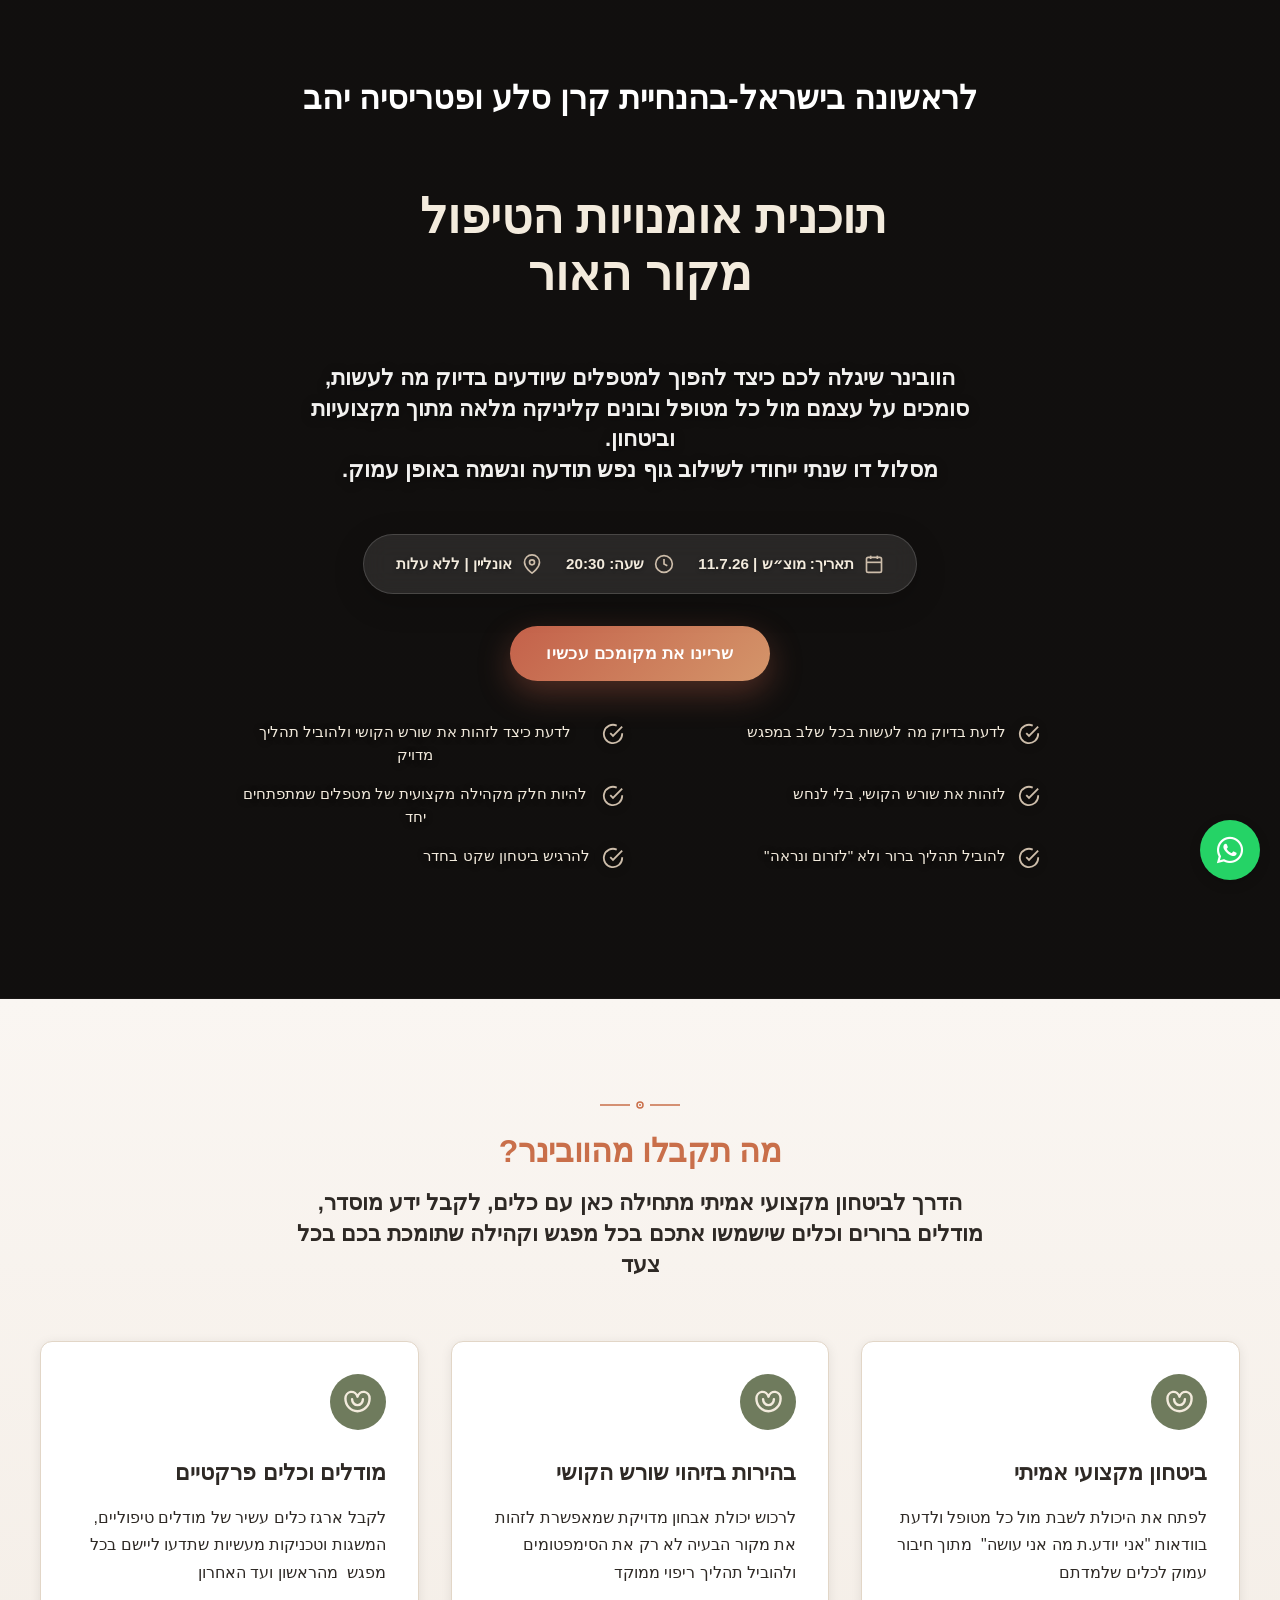
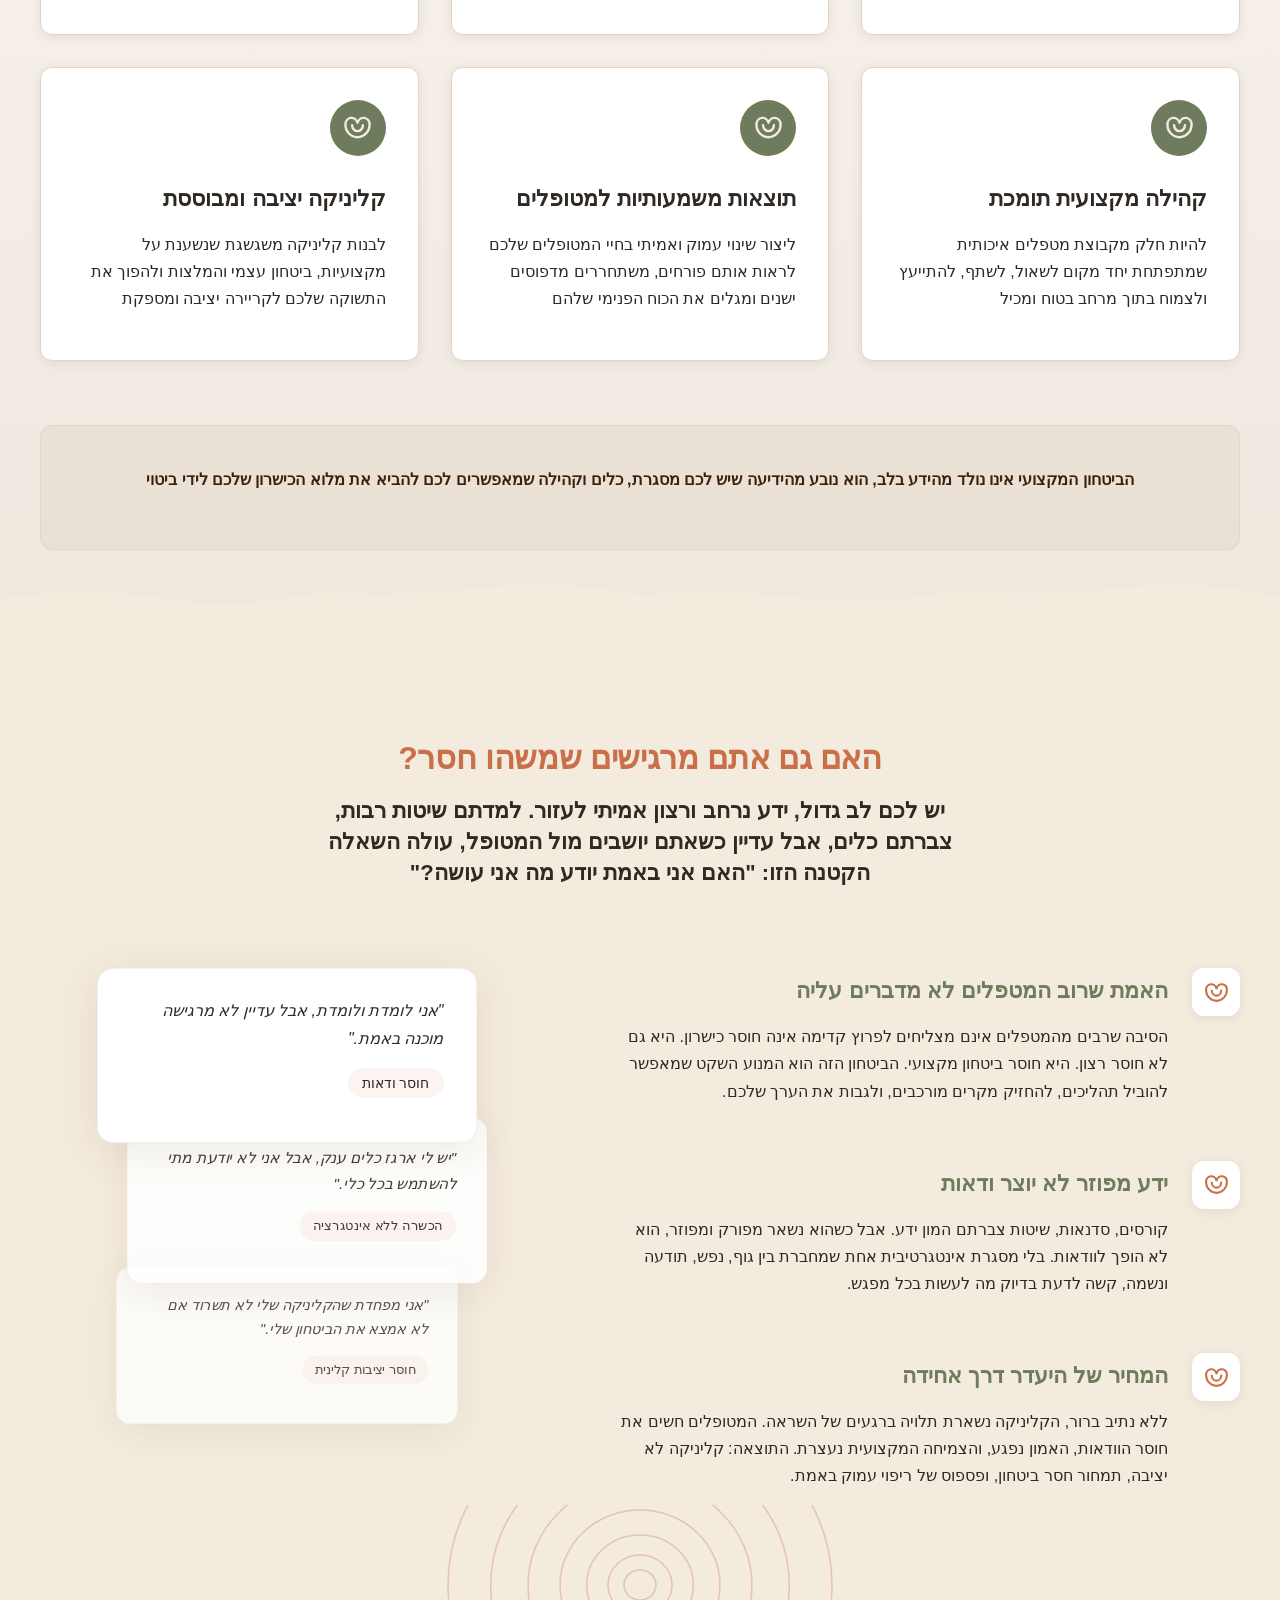
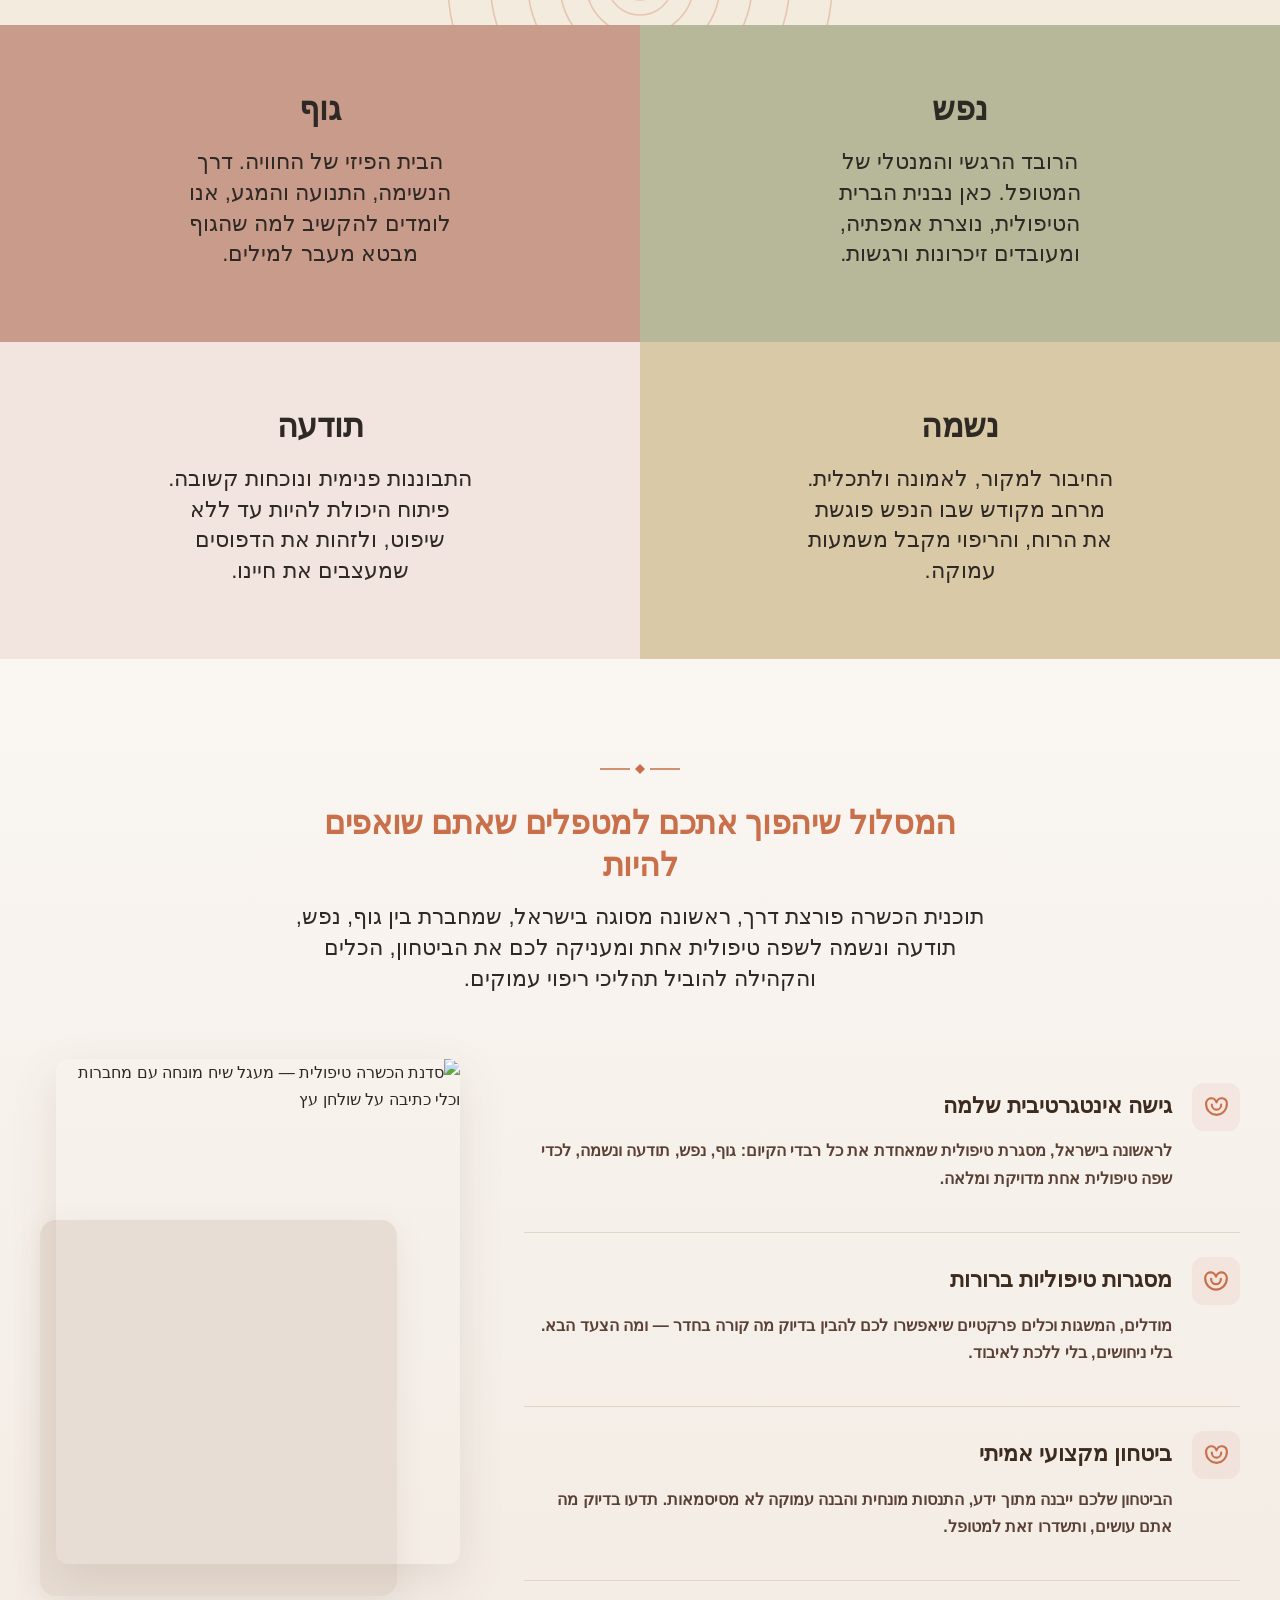
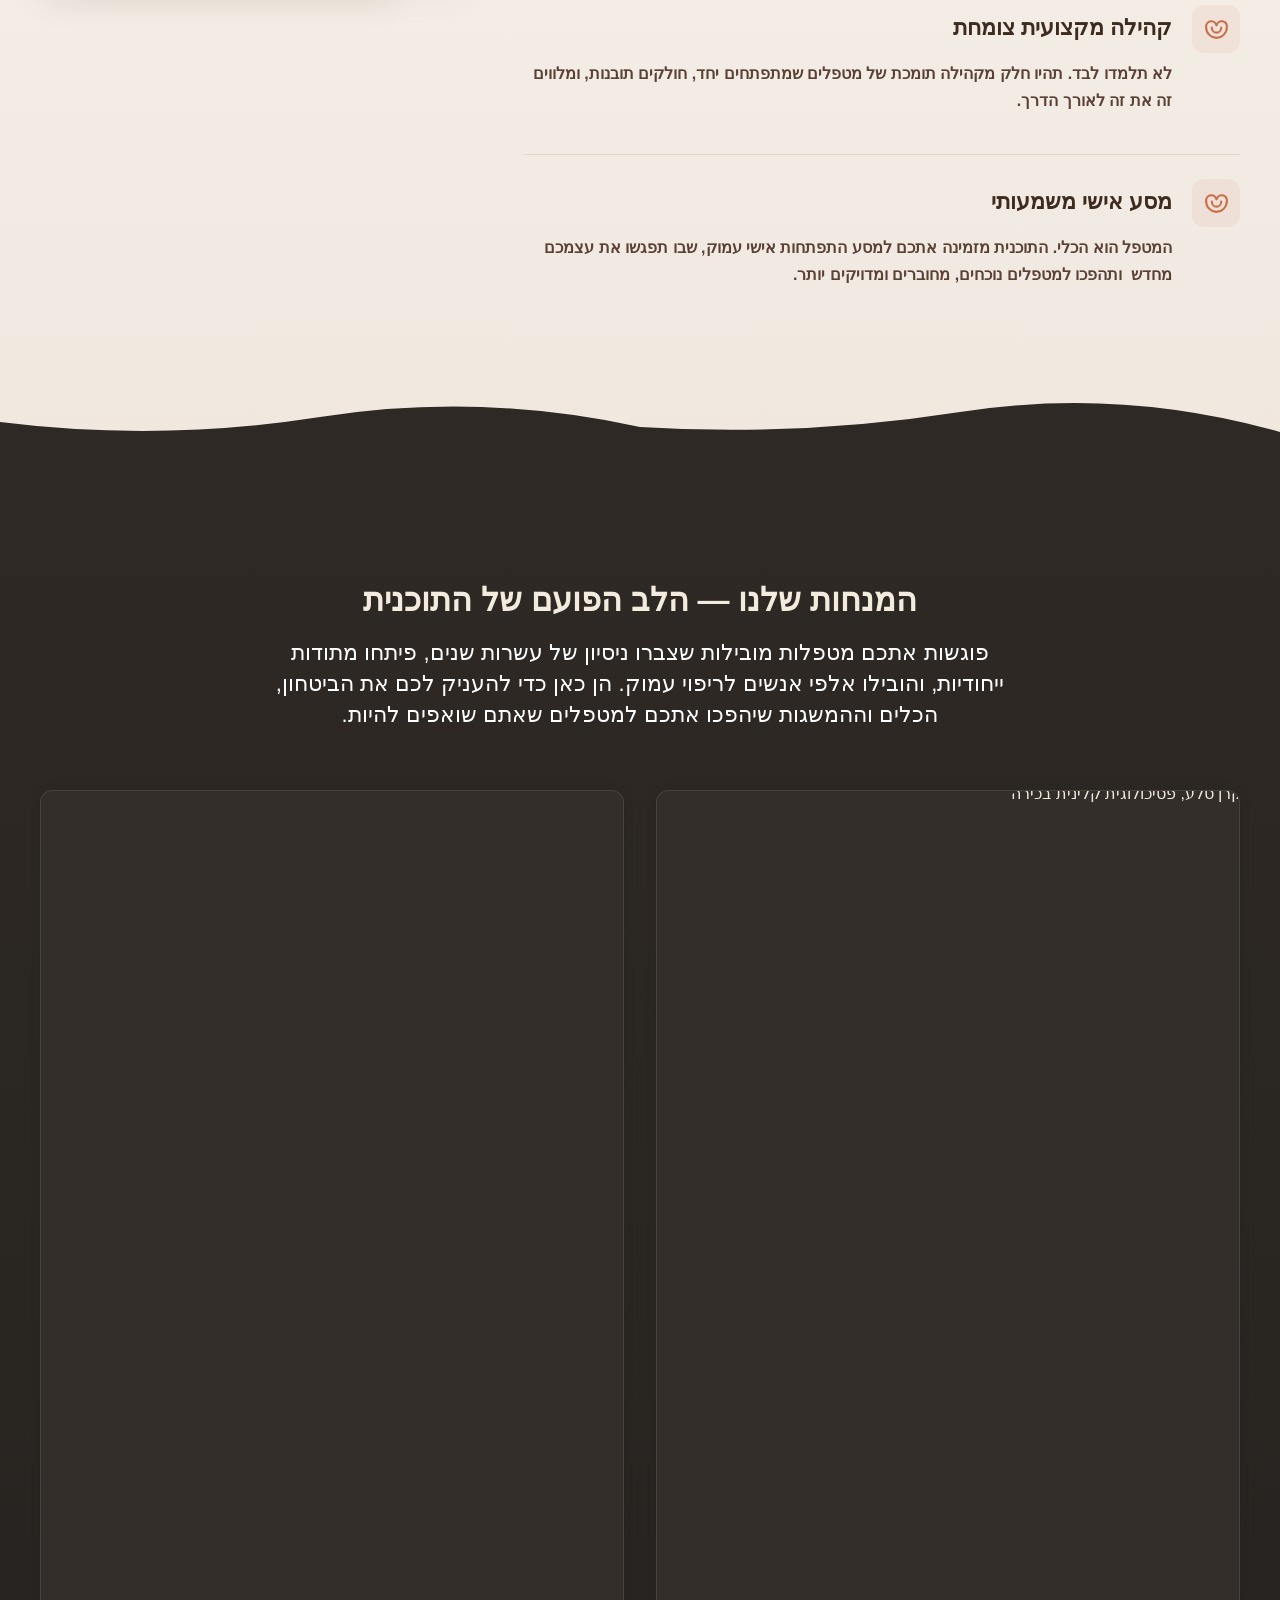
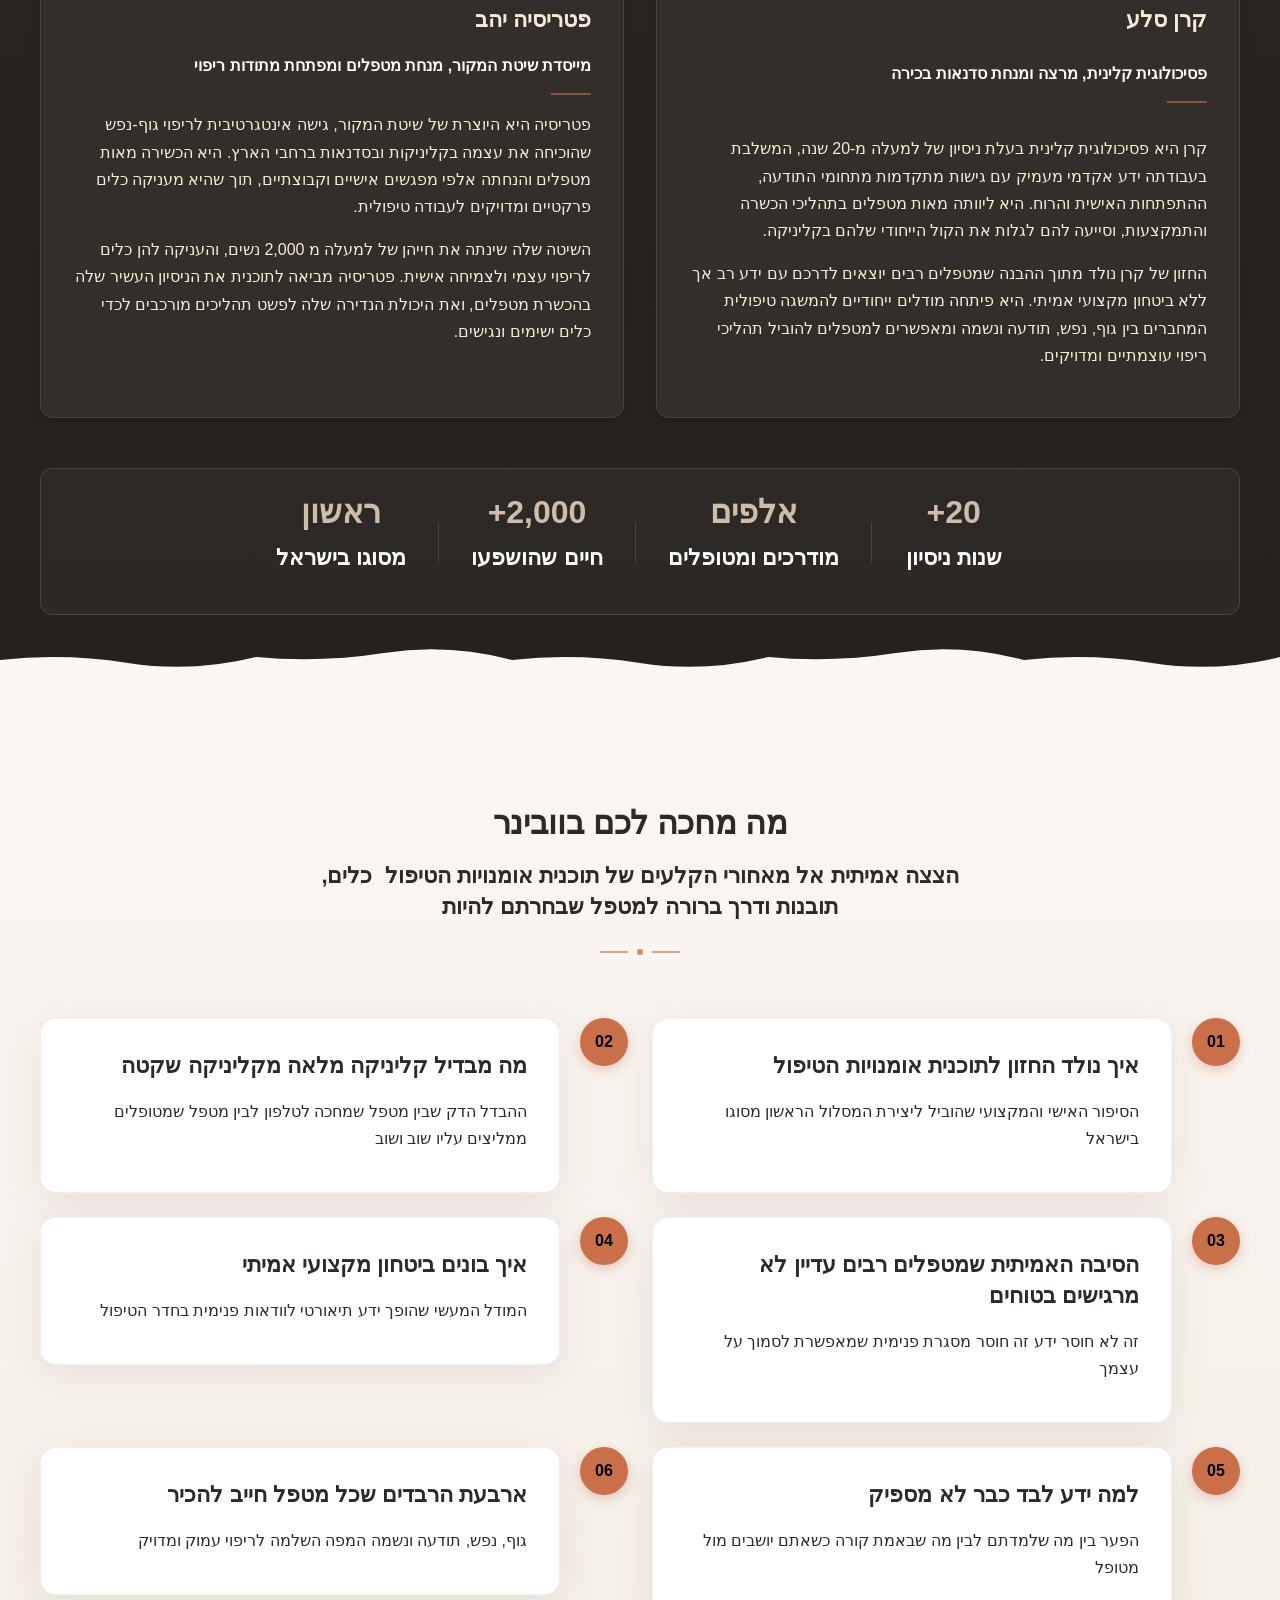
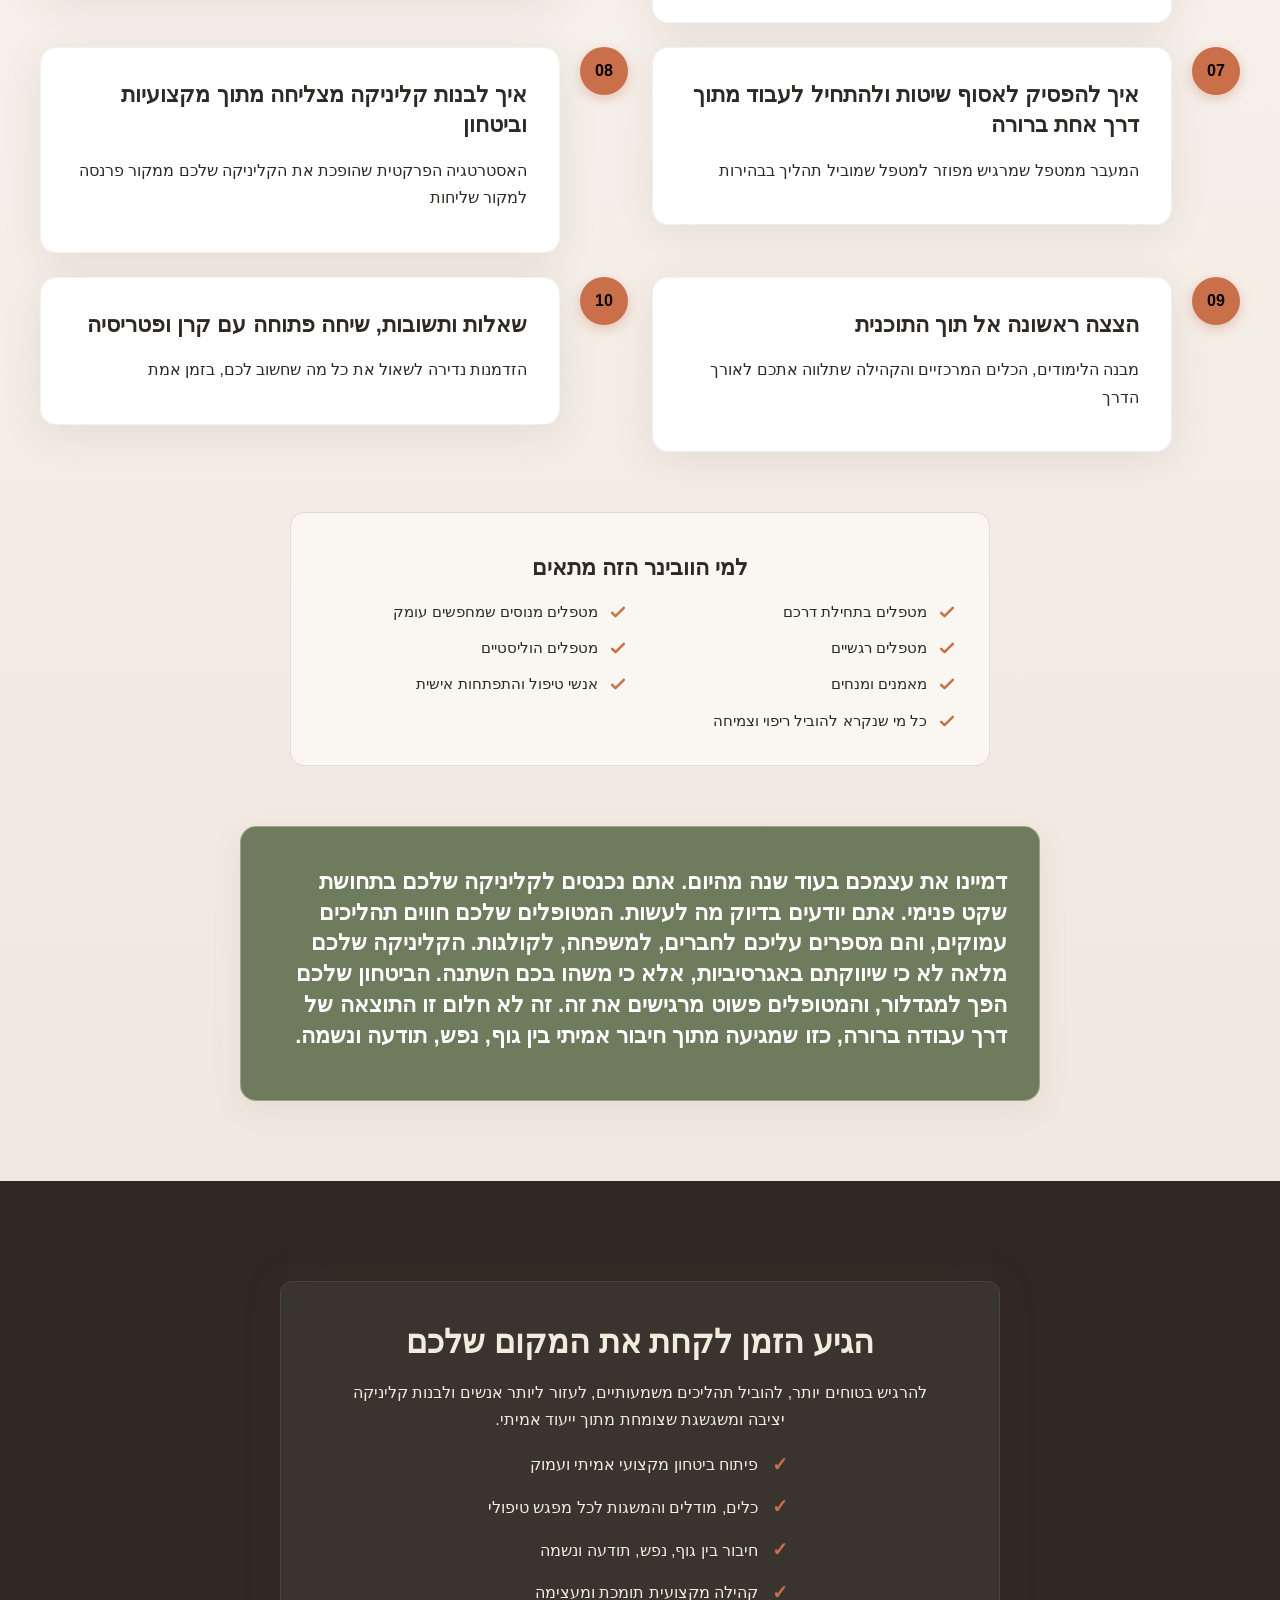
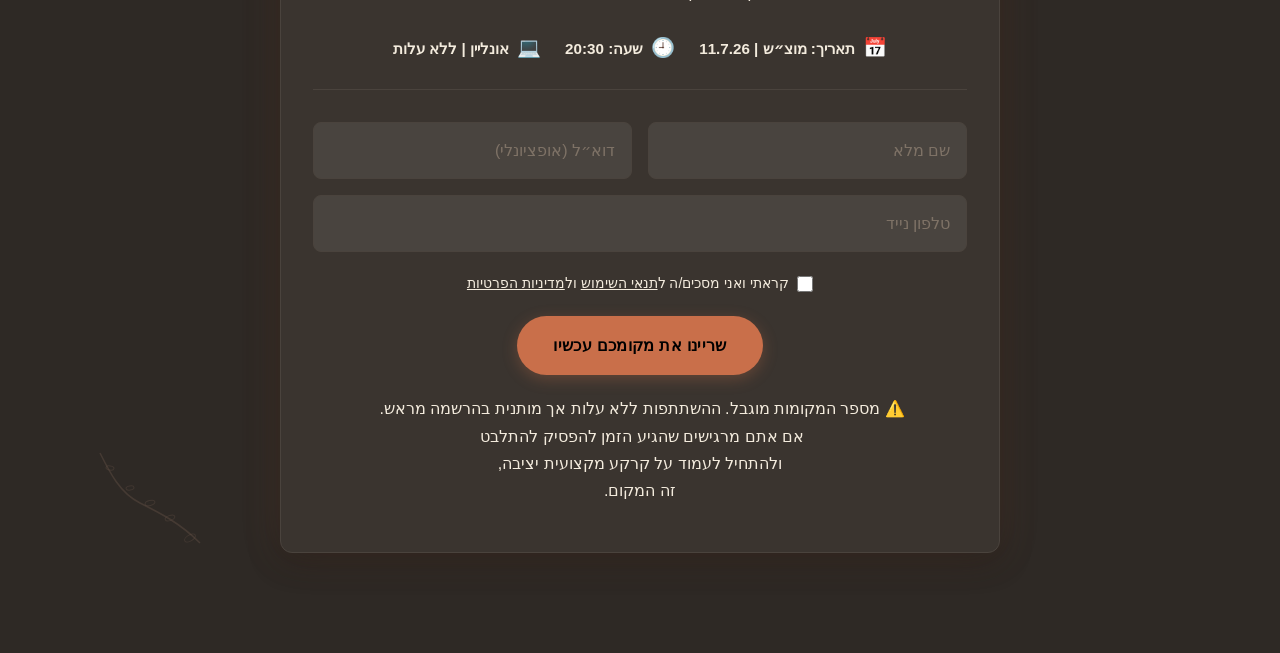
==== index.html @ 9fe659db "Incremental sync: 1 page(s) — update_text" ====
<!DOCTYPE html>
<html lang="he" dir="rtl">
<head>
    <meta charset="UTF-8">
    <meta name="viewport" content="width=device-width, initial-scale=1.0">
    <meta name="robots" content="index, follow">
    <title>גלו את המטפל הבטוח שבכם — התוכנית לאומנויות הטיפול</title>
    <meta name="description" content="וובינר חינמי למטפלים רגשיים שמוכנים לצמוח. בואו לגלות איך לפתח ביטחון מקצועי עמוק דרך הכשרה אינטגרטיבית גוף נפש נשמה. המקום שלכם למסע ריפוי מעצים מתחיל כאן!">
    <meta name="keywords" content="וובינר חינמי למטפלים רגשיים, פיתוח ביטחון מקצועי למטפלים, הכשרה אינטגרטיבית גוף נפש נשמה, הכשרה למטפלים הוליסטיים אונליין, אומנויות הטיפול ישראל">
    
    <!-- Favicons -->
    <link rel="icon" type="image/x-icon" href="/assets/favicon.ico">
    <link rel="icon" type="image/png" sizes="16x16" href="/assets/favicon-16x16.png">
    <link rel="icon" type="image/png" sizes="32x32" href="/assets/favicon-32x32.png">
    <link rel="icon" type="image/png" sizes="48x48" href="/assets/favicon-48x48.png">
    <link rel="icon" type="image/png" sizes="192x192" href="/assets/favicon-192x192.png">
    <link rel="icon" type="image/png" sizes="512x512" href="/assets/favicon-512x512.png">
    <link rel="apple-touch-icon" href="/assets/apple-touch-icon.png">
    <!-- Zappy Analytics -->
<script>
(function() {
  'use strict';
  
  // Configuration
  var config = {
    websiteId: '021707af-fbc0-415c-9145-1ef08efc628b',
    apiUrl: 'https://api.zappy5.com/api/analytics/track',
    sessionDuration: 30 * 60 * 1000, // 30 minutes
    visitorDuration: 30 * 24 * 60 * 60 * 1000, // 30 days
    trackPageViews: true,
    trackClicks: true,
    trackFormSubmissions: true
  };
  
  // Generate or retrieve persistent visitor ID (30 days)
  function getVisitorId() {
    var visitorKey = 'zappy_visitor_' + config.websiteId;
    var visitor = null;
    
    try {
      visitor = localStorage.getItem(visitorKey);
      if (visitor) {
        var visitorData = JSON.parse(visitor);
        var now = Date.now();
        
        // Check if visitor ID is still valid (30 days)
        if (now - visitorData.created < config.visitorDuration) {
          // Update last seen timestamp
          visitorData.lastSeen = now;
          localStorage.setItem(visitorKey, JSON.stringify(visitorData));
          return visitorData.id;
        }
      }
    } catch (e) {
      console.warn('Zappy Analytics: LocalStorage not available');
    }
    
    // Generate new visitor ID
    var newVisitorId = 'zv_' + Date.now() + '_' + Math.random().toString(36).substr(2, 9);
    
    try {
      localStorage.setItem(visitorKey, JSON.stringify({
        id: newVisitorId,
        created: Date.now(),
        lastSeen: Date.now()
      }));
    } catch (e) {
      // Continue without local storage
    }
    
    return newVisitorId;
  }
  
  // Generate or retrieve session ID (30 minutes)
  function getSessionId() {
    var sessionKey = 'zappy_session_' + config.websiteId;
    var session = null;
    
    try {
      session = sessionStorage.getItem(sessionKey);
      if (session) {
        var sessionData = JSON.parse(session);
        var now = Date.now();
        
        // Check if session is still valid
        if (now - sessionData.timestamp < config.sessionDuration) {
          // Update timestamp
          sessionData.timestamp = now;
          sessionStorage.setItem(sessionKey, JSON.stringify(sessionData));
          return sessionData.id;
        }
      }
    } catch (e) {
      console.warn('Zappy Analytics: SessionStorage not available');
    }
    
    // Generate new session ID
    var newSessionId = 'zs_' + Date.now() + '_' + Math.random().toString(36).substr(2, 9);
    
    try {
      sessionStorage.setItem(sessionKey, JSON.stringify({
        id: newSessionId,
        timestamp: Date.now()
      }));
    } catch (e) {
      // Continue without session storage
    }
    
    return newSessionId;
  }
  
  var visitorId = getVisitorId();
  var sessionId = getSessionId();
  
  // Track an event
  function trackEvent(eventType, data) {
    data = data || {};
    
    var eventData = {
      website_id: config.websiteId,
      event_type: eventType,
      page_path: window.location.pathname,
      referrer: document.referrer || 'direct',
      visitor_id: visitorId,
      session_id: sessionId,
      metadata: data
    };
    
    // Use sendBeacon if available (better for page unload events)
    if (navigator.sendBeacon) {
      var blob = new Blob([JSON.stringify(eventData)], { type: 'application/json' });
      navigator.sendBeacon(config.apiUrl, blob);
    } else {
      // Fallback to fetch
      fetch(config.apiUrl, {
        method: 'POST',
        headers: {
          'Content-Type': 'application/json'
        },
        body: JSON.stringify(eventData),
        keepalive: true
      }).catch(function(error) {
        console.warn('Zappy Analytics: Failed to track event', error);
      });
    }
  }
  
  // Track page view
  if (config.trackPageViews) {
    trackEvent('pageview', {
      title: document.title,
      url: window.location.href
    });
  }
  
  // Track clicks on important elements
  if (config.trackClicks) {
    document.addEventListener('click', function(e) {
      var target = e.target;
      
      // Track button clicks (counted as actions)
      if (target.tagName === 'BUTTON' || target.closest('button')) {
        var button = target.tagName === 'BUTTON' ? target : target.closest('button');
        var clickMeta = {
          element: 'button',
          text: button.textContent.trim().substring(0, 100),
          id: button.id || null,
          class: button.className || null
        };
        
        trackEvent('click', clickMeta);
      }
      
      // Track link clicks (navigation - not counted as actions)
      else if (target.tagName === 'A' || target.closest('a')) {
        var link = target.tagName === 'A' ? target : target.closest('a');
        var navMeta = {
          element: 'link',
          text: link.textContent.trim().substring(0, 100),
          href: link.href,
          external: link.hostname !== window.location.hostname
        };
        
        trackEvent('navigation', navMeta);
      }
    }, true);
  }
  
  
  // Track form submissions
  if (config.trackFormSubmissions) {
    document.addEventListener('submit', function(e) {
      var form = e.target;
      
      trackEvent('form_submit', {
        form_id: form.id || null,
        form_name: form.name || null,
        form_action: form.action || null,
        form_method: form.method || 'GET'
      });
    }, true);
  }
  
  // Track time on page (send on page unload)
  var pageLoadTime = Date.now();
  
  window.addEventListener('beforeunload', function() {
    var timeOnPage = Math.floor((Date.now() - pageLoadTime) / 1000); // in seconds
    
    trackEvent('page_unload', {
      time_on_page: timeOnPage,
      page_path: window.location.pathname
    });
  });
  
  // Expose tracking function globally for custom events
  window.zappyAnalytics = {
    track: trackEvent,
    getVisitorId: function() { return visitorId; },
    getSessionId: function() { return sessionId; }
  };
  
})();
</script>
<!-- End Zappy Analytics -->
    <meta property="og:title" content="גלו את המטפל הבטוח שבכם — התוכנית לאומנויות הטיפול">
    <meta property="og:description" content="וובינר חינמי למטפלים רגשיים שמוכנים לצמוח. בואו לגלות איך לפתח ביטחון מקצועי עמוק דרך הכשרה אינטגרטיבית גוף נפש נשמה. המקום שלכם למסע ריפוי מעצים מתחיל כאן!">
    <meta name="twitter:card" content="summary_large_image">
    <meta name="twitter:title" content="גלו את המטפל הבטוח שבכם — התוכנית לאומנויות הטיפול">
    <meta name="twitter:description" content="וובינר חינמי למטפלים רגשיים שמוכנים לצמוח. בואו לגלות איך לפתח ביטחון מקצועי עמוק דרך הכשרה אינטגרטיבית גוף נפש נשמה. המקום שלכם למסע ריפוי מעצים מתחיל כאן!">
    <script type="application/ld+json">{"@context":"https://schema.org","@graph":[{"@type":"Organization","@id":"https://webinar.kerensela.com#organization","name":"התוכנית לאומנויות הטיפול","url":"https://webinar.kerensela.com","description":"A pioneering Israeli training program called 'The Arts of Therapy' led by clinical psychologist Keren Sela and Patricia Yahav, founder of the Source Method. The program targets therapists who feel knowledgeable but lack professional confidence and a unified framework. It offers an integrative holistic approach connecting body, mind, consciousness, and soul, positioning itself as the first of its kind in Israel. The brand voice is warm, empowering, and deeply spiritual yet professional — combining psychological credibility with personal growth and healing energy. The webinar page serves as the top-of-funnel entry point to a paid certification program.","contactPoint":[{"@type":"ContactPoint","contactType":"customer service","email":"keren@kerensela.co.il","telephone":"0544911119"}]},{"@type":"WebSite","@id":"https://webinar.kerensela.com#website","url":"https://webinar.kerensela.com","name":"התוכנית לאומנויות הטיפול","publisher":{"@id":"https://webinar.kerensela.com#organization"}},{"@type":"ContactPage","@id":"https://webinar.kerensela.com#contactpage","url":"https://webinar.kerensela.com","name":"גלו את המטפל הבטוח שבכם — התוכנית לאומנויות הטיפול","mainEntity":{"@id":"https://webinar.kerensela.com#organization"},"potentialAction":{"@type":"CommunicateAction","target":{"@type":"EntryPoint","urlTemplate":"https://webinar.kerensela.com/api/email/contact-form","actionPlatform":["http/method=POST"],"contentType":"application/json"},"instrument":[{"@type":"PropertyValue","name":"fullName","propertyID":"text","valueRequired":true,"description":"שם מלא"},{"@type":"PropertyValue","name":"email","propertyID":"email","valueRequired":false,"description":"דוא״ל (אופציונלי)"},{"@type":"PropertyValue","name":"phone","propertyID":"tel","valueRequired":true,"description":"טלפון נייד"},{"@type":"PropertyValue","name":"privacy_consent","propertyID":"checkbox","valueRequired":true}]}}]}</script>
    <meta property="og:type" content="website">
  <meta property="og:locale" content="he_IL">
  
  
  
  
  
  <link rel="stylesheet" href="https://cdnjs.cloudflare.com/ajax/libs/font-awesome/6.4.0/css/all.min.css">
  <style>
    .skip-link { position: absolute; top: 0; left: 0; transform: translateY(-200%); padding: 12px 18px; background: var(--bg-dark, #1a1a1a); color: var(--text-light, #fff); font-weight: 600; border-radius: 0 0 8px 0; z-index: 10000; }
    .skip-link:focus { transform: none; outline: 2px solid var(--ring, #fff); outline-offset: 2px; }
    :focus-visible { outline: 2px solid var(--ring, currentColor); outline-offset: 3px; }
  </style>


  
    <!-- Favicons -->
    <link rel="icon" type="image/x-icon" href="/assets/favicon.ico">
    <link rel="icon" type="image/png" sizes="16x16" href="/assets/favicon-16x16.png">
    <link rel="icon" type="image/png" sizes="32x32" href="/assets/favicon-32x32.png">
    <link rel="icon" type="image/png" sizes="48x48" href="/assets/favicon-48x48.png">
    <link rel="icon" type="image/png" sizes="192x192" href="/assets/favicon-192x192.png">
    <link rel="icon" type="image/png" sizes="512x512" href="/assets/favicon-512x512.png">
    <link rel="apple-touch-icon" href="/assets/apple-touch-icon.png">
    <!-- Cookie Consent -->
    <link rel="stylesheet" href="https://cdn.jsdelivr.net/npm/vanilla-cookieconsent@3/dist/cookieconsent.css">
    <script src="https://cdn.jsdelivr.net/npm/vanilla-cookieconsent@3/dist/cookieconsent.umd.js"></script>
    <!-- Mickidum Accessibility Toolbar -->
    <script src="https://cdn.jsdelivr.net/gh/mickidum/acc_toolbar/acctoolbar/acctoolbar.min.js"></script>



<style data-zappy-section-v2-css="true">
/* V2 Regenerated Section CSS */
.index-agenda-section {
  background: linear-gradient(180deg, #FAF6F2 0%, #F0E8DF 100%);
  color: var(--text-dark);
  padding: 100px 20px 80px;
  position: relative;
  overflow: hidden;
  direction: rtl;
}

.index-agenda-section__container {
  max-width: 1200px;
  margin: 0 auto;
  position: relative;
  z-index: 2;
}

/* Header */
.index-agenda-section__header {
  text-align: center;
  margin-bottom: 60px;
}

.index-agenda-section__title {
  font-family: 'Cormorant Garamond', 'Playfair Display', serif;
  font-size: 2rem;
  font-weight: 700;
  letter-spacing: -0.01em;
  line-height: 1.2;
  color: var(--text-dark);
  margin-bottom: 16px;
}

.index-agenda-section__subtitle {
  font-family: 'Assistant', 'Inter', sans-serif;
  font-size: 1.05rem;
  line-height: 1.8;
  color: var(--text-muted);
  max-width: 650px;
  margin-inline: auto;
  text-align: center;
}

.index-agenda-section__flourish {
  margin-top: 24px;
  display: flex;
  justify-content: center;
}

.index-agenda-section__flourish svg {
  width: 80px;
  height: auto;
  opacity: 0.8;
}

/* Timeline Grid */
.index-agenda-section__timeline {
  display: grid;
  grid-template-columns: 1fr;
  gap: 24px;
  margin-bottom: 60px;
}

/* Timeline Item */
.index-agenda-section__item {
  display: flex;
  align-items: flex-start;
  gap: 20px;
  position: relative;
}

.index-agenda-section__item-marker {
  flex-shrink: 0;
  width: 48px;
  height: 48px;
  border-radius: 50%;
  background: var(--primary);
  color: #FFFFFF;
  display: flex;
  align-items: center;
  justify-content: center;
  box-shadow: 0 4px 12px rgba(196, 97, 74, 0.3);
  position: relative;
  z-index: 2;
}

.index-agenda-section__item-number {
  font-family: 'Assistant', 'Inter', sans-serif;
  font-size: 1rem;
  font-weight: 700;
  line-height: 1;
}

.index-agenda-section__item-content {
  flex: 1;
  background: #FFFFFF;
  border-radius: 16px;
  box-shadow: 0 8px 40px rgba(100, 70, 50, 0.1);
  padding: 1.5rem 2rem;
  border: 1px solid rgba(139, 111, 94, 0.1);
  transition: transform 0.2s ease, box-shadow 0.2s ease;
}

.index-agenda-section__item-content:hover {
  transform: translateY(-2px);
  box-shadow: 0 16px 48px rgba(100, 70, 50, 0.12);
}

.index-agenda-section__item-title {
  font-family: 'Cormorant Garamond', 'Playfair Display', serif;
  font-size: 1.4rem;
  font-weight: 600;
  line-height: 1.35;
  color: var(--text-dark);
  margin-bottom: 8px;
  text-align: right;
}

.index-agenda-section__item-text {
  font-family: 'Assistant', 'Inter', sans-serif;
  font-size: 0.95rem;
  font-weight: 400;
  line-height: 1.75;
  color: var(--text-muted);
  text-align: right;
  margin: 0;
}

/* Audience Section */
.index-agenda-section__audience {
  margin-bottom: 60px;
}

.index-agenda-section__audience-card {
  background: #FAF6F2;
  border: 1px solid rgba(139, 111, 94, 0.2);
  border-radius: 14px;
  padding: 2rem;
  max-width: 700px;
  margin: 0 auto;
}

.index-agenda-section__audience-title {
  font-family: 'Cormorant Garamond', 'Playfair Display', serif;
  font-size: 1.4rem;
  font-weight: 600;
  line-height: 1.35;
  color: var(--text-dark);
  margin-bottom: 24px;
  text-align: center;
}

.index-agenda-section__audience-list {
  list-style: none;
  padding: 0;
  margin: 0;
  display: grid;
  grid-template-columns: repeat(auto-fit, minmax(200px, 1fr));
  gap: 12px 24px;
}

.index-agenda-section__audience-item {
  display: flex;
  align-items: center;
  gap: 10px;
  font-family: 'Assistant', 'Inter', sans-serif;
  font-size: 0.95rem;
  line-height: 1.6;
  color: var(--text-dark);
  text-align: right;
}

.index-agenda-section__check-icon {
  width: 20px;
  height: 20px;
  flex-shrink: 0;
  color: var(--primary);
}

/* Vision Section */
.index-agenda-section__vision {
  max-width: 800px;
  margin: 0 auto;
  padding: 2rem;
  background: rgba(255, 255, 255, 0.6);
  backdrop-filter: blur(4px);
  border-radius: 16px;
  border: 1px solid rgba(255, 255, 255, 0.8);
  box-shadow: 0 8px 32px rgba(100, 70, 50, 0.08);
}

.index-agenda-section__vision-text {
  font-family: 'Assistant', 'Inter', sans-serif;
  font-size: 0.95rem;
  font-weight: 400;
  line-height: 1.75;
  color: var(--text-dark);
  text-align: right;
  margin: 0;
  font-style: italic;
}

/* Decorative Botanical */
.index-agenda-section__botanical {
  position: absolute;
  bottom: 20px;
  left: 20px;
  width: 180px;
  height: auto;
  pointer-events: none;
  z-index: 1;
  opacity: 0.6;
}

.index-agenda-section__botanical svg {
  width: 100%;
  height: auto;
}

/* Responsive */
@media (max-width: 768px) {
  .index-agenda-section {
    padding: 80px 16px 60px;
  }

  .index-agenda-section__header {
    margin-bottom: 40px;
  }

  .index-agenda-section__title {
    font-size: 1.75rem;
  }

  .index-agenda-section__subtitle {
    font-size: 1rem;
  }

  .index-agenda-section__timeline {
    gap: 16px;
  }

  .index-agenda-section__item {
    gap: 12px;
  }

  .index-agenda-section__item-marker {
    width: 40px;
    height: 40px;
  }

  .index-agenda-section__item-number {
    font-size: 0.9rem;
  }

  .index-agenda-section__item-content {
    padding: 1.25rem;
  }

  .index-agenda-section__item-title {
    font-size: 1.2rem;
  }

  .index-agenda-section__audience-list {
    grid-template-columns: 1fr;
  }

  .index-agenda-section__audience-card {
    padding: 1.5rem;
  }

  .index-agenda-section__vision {
    padding: 1.5rem;
  }

  .index-agenda-section__botanical {
    width: 120px;
    bottom: 10px;
    left: 10px;
    opacity: 0.4;
  }
}

@media (min-width: 769px) {
  .index-agenda-section__timeline {
    grid-template-columns: 1fr 1fr;
  }
}
</style>

<style data-zappy-section-v2-css="true">
/* V2 Regenerated Section CSS */
.home-layout-section {
  direction: rtl;
  text-align: right;
  background: var(--bg-light);
  color: var(--text-dark);
  padding: 0;
  margin: 0;
  overflow: hidden;
}

.home-layout-section__grid {
  display: grid;
  grid-template-columns: 1fr 1fr;
  grid-template-rows: 1fr 1fr;
  min-height: 600px;
  width: 100%;
  max-width: 100%;
}

.home-layout-section__panel {
  position: relative;
  display: flex;
  align-items: center;
  justify-content: center;
  padding: 2rem;
  overflow: hidden;
  transition: all 0.3s ease;
  cursor: default;
}

.home-layout-section__panel-content {
  position: relative;
  z-index: 2;
  text-align: center;
  max-width: 360px;
  padding: 1.5rem;
}

.home-layout-section__panel-title {
  font-family: 'Cormorant Garamond', 'Playfair Display', serif;
  font-size: 3rem;
  font-weight: 700;
  margin: 0 0 1rem 0;
  line-height: 1.2;
  letter-spacing: -0.01em;
  color: var(--text-dark);
}

.home-layout-section__panel-desc {
  font-family: 'Assistant', 'Inter', sans-serif;
  font-size: 1rem;
  font-weight: 400;
  line-height: 1.7;
  margin: 0;
  color: var(--text-dark);
  opacity: 0.85;
}

/* Panel Background Colors */
.home-layout-section__panel--nefesh {
  background-color: #B7B89A; /* Sage/Olive Green */
}

.home-layout-section__panel--guf {
  background-color: #C89B8B; /* Dusty Rose/Terracotta */
}

.home-layout-section__panel--neshamah {
  background-color: #D9C9A6; /* Warm Sandy Yellow/Beige */
}

.home-layout-section__panel--todaah {
  background-color: #9DA7B5; /* Dusty Periwinkle/Slate Blue */
}

/* Subtle hover effect for depth */
.home-layout-section__panel:hover {
  filter: brightness(1.03);
  box-shadow: inset 0 0 0 1px rgba(255, 255, 255, 0.2);
}

/* Responsive Design */
@media (max-width: 768px) {
  .home-layout-section__grid {
    grid-template-columns: 1fr !important;
    grid-template-rows: auto;
    min-height: auto;
  }

  .home-layout-section__panel {
    min-height: 250px;
    padding: 2rem 1.5rem;
  }

  .home-layout-section__panel-title {
    font-size: 2.5rem;
  }

  .home-layout-section__panel-content {
    max-width: 280px;
  }
}
</style>

<style data-zappy-section-v2-css="true">
/* V2 Regenerated Section CSS */
.index-hero-section {
  position: relative;
  width: 100%;
  min-height: 100vh;
  display: flex;
  align-items: center;
  justify-content: center;
  background-color: var(--bg-dark);
  color: var(--text-light);
  overflow: hidden;
  direction: rtl;
  padding: 120px 16px 80px;
}

/* Background Layer */
.index-hero-section .hero-bg-wrapper {
  position: absolute;
  inset: 0;
  width: 100%;
  height: 100%;
  z-index: 0;
}

.index-hero-section .hero-bg-image {
  width: 100%;
  height: 100%;
  background-size: cover !important;
  background-position: center !important;
  min-height: 100vh !important;
}

/* Scrim Overlay */
.index-hero-section .hero-scrim {
  position: absolute;
  inset: 0;
  width: 100%;
  height: 100%;
  z-index: 1;
  pointer-events: none;
  background: linear-gradient(to bottom, rgba(46, 41, 37, 0.5) 0%, rgba(46, 41, 37, 0.75) 50%, rgba(46, 41, 37, 0.9) 100%);
}

/* Mandala Decorative Motif */
.index-hero-section .hero-mandala {
  position: absolute;
  top: 40px;
  inset-inline-start: 40px;
  width: 120px;
  height: 120px;
  z-index: 2;
  pointer-events: none;
  opacity: 0.7;
  color: var(--primary);
}

/* Content Container */
.index-hero-section .hero-content-container {
  position: relative;
  z-index: 10;
  max-width: 900px;
  width: 100%;
  margin: 0 auto;
  text-align: center;
  display: flex;
  flex-direction: column;
  align-items: center;
  gap: 32px;
}

/* Text Group */
.index-hero-section .hero-text-group {
  display: flex;
  flex-direction: column;
  align-items: center;
  gap: 20px;
  width: 100%;
}

.index-hero-section .hero-label {
  font-size: 0.85rem;
  font-weight: 500;
  letter-spacing: 0.08em;
  text-transform: uppercase;
  color: var(--accent);
  margin: 0;
  text-shadow: 0 2px 8px rgba(0,0,0,0.4);
}

.index-hero-section .hero-headline {font-family: 'Cormorant Garamond', 'Playfair Display', serif;
  font-size: 3.2rem;
  font-weight: 700;
  letter-spacing: -0.01em;
  line-height: 1.15;
  color: var(--text-light);
  margin: 0;
  max-width: none !important;}

.index-hero-section .hero-subtitle {
  font-size: 1.4rem;
  font-weight: 400;
  line-height: 1.45;
  color: var(--text-light);
  margin: 0;
  text-shadow: 0 2px 12px rgba(0,0,0,0.5);
  max-width: 700px;
  opacity: 0.95;
}

/* Event Details */
.index-hero-section .hero-event-details {
  display: flex;
  flex-wrap: wrap;
  justify-content: center;
  align-items: center;
  gap: 24px;
  padding: 16px 32px;
  background: rgba(255, 255, 255, 0.1);
  backdrop-filter: blur(12px);
  -webkit-backdrop-filter: blur(12px);
  border-radius: 100px;
  border: 1px solid rgba(255, 255, 255, 0.15);
  box-shadow: 0 8px 32px rgba(0,0,0,0.2);
}

.index-hero-section .event-item {
  display: flex;
  align-items: center;
  gap: 10px;
  color: var(--text-light);
  font-size: 0.95rem;
  font-weight: 500;
  text-shadow: 0 1px 4px rgba(0,0,0,0.4);
}

.index-hero-section .event-icon {
  width: 20px;
  height: 20px;
  flex-shrink: 0;
  color: var(--accent);
}

/* CTA Group */
.index-hero-section .hero-cta-group {
  display: flex;
  flex-wrap: wrap;
  justify-content: center;
  align-items: center;
  gap: 16px;
  width: 100%;
}

.index-hero-section .btn-primary-hero {
  display: inline-block;
  background: linear-gradient(135deg, #C4614A 0%, #D4956A 100%);
  color: #FFFFFF;
  padding: 16px 36px;
  border-radius: 100px;
  border: none;
  font-weight: 600;
  font-size: 1.05rem;
  letter-spacing: 0.02em;
  cursor: pointer;
  text-decoration: none;
  box-shadow: 0 12px 32px rgba(196, 97, 74, 0.35);
  transition: all 0.35s cubic-bezier(0.4, 0, 0.2, 1);
  text-shadow: none;
}

.index-hero-section .btn-primary-hero:hover {
  transform: translateY(-3px);
  box-shadow: 0 16px 40px rgba(196, 97, 74, 0.5);
}

.index-hero-section .btn-ghost-hero {
  display: inline-block;
  background: transparent;
  color: var(--text-light);
  border: 1.5px solid rgba(255, 255, 255, 0.4);
  padding: 14px 32px;
  border-radius: 100px;
  font-weight: 500;
  font-size: 0.95rem;
  text-decoration: none;
  backdrop-filter: blur(4px);
  transition: all 0.35s cubic-bezier(0.4, 0, 0.2, 1);
  text-shadow: 0 1px 4px rgba(0,0,0,0.4);
}

.index-hero-section .btn-ghost-hero:hover {
  background: rgba(255, 255, 255, 0.15);
  border-color: var(--accent);
  color: var(--accent);
  transform: translateY(-2px);
}

/* Benefits List */
.index-hero-section .hero-benefits-list {
  list-style: none;
  padding: 0;
  margin: 8px 0 0;
  display: grid;
  grid-template-columns: repeat(2, 1fr);
  gap: 16px 32px;
  width: 100%;
  max-width: 800px;
  text-align: start;
}

.index-hero-section .hero-benefits-list li {
  display: flex;
  align-items: flex-start;
  gap: 12px;
  color: var(--text-light);
  font-size: 0.95rem;
  font-weight: 400;
  line-height: 1.5;
  text-shadow: 0 1px 6px rgba(0,0,0,0.5);
}

.index-hero-section .benefit-icon {
  width: 22px;
  height: 22px;
  flex-shrink: 0;
  margin-top: 2px;
  color: var(--accent);
  filter: drop-shadow(0 1px 4px rgba(0,0,0,0.4));
}

/* Responsive Styles */
@media (max-width: 768px) {
  .index-hero-section {
    padding: 140px 16px 60px;
  }

  .index-hero-section .hero-content-container {
    gap: 28px;
  }

  .index-hero-section .hero-headline {
    font-size: 2.2rem;
    line-height: 1.2;
  }

  .index-hero-section .hero-subtitle {
    font-size: 1.1rem;
    line-height: 1.5;
  }

  .index-hero-section .hero-event-details {
    flex-direction: column;
    gap: 12px;
    padding: 16px 24px;
    border-radius: 24px;
    width: 100%;
    max-width: 320px;
  }

  .index-hero-section .hero-cta-group {
    flex-direction: column;
    width: 100%;
    max-width: 320px;
  }

  .index-hero-section .btn-primary-hero,
  .index-hero-section .btn-ghost-hero {
    width: 100%;
    text-align: center;
    padding: 14px 24px;
    font-size: 0.95rem;
  }

  .index-hero-section .hero-benefits-list {
    grid-template-columns: 1fr !important;
    gap: 12px;
    max-width: 100%;
  }

  .index-hero-section .hero-mandala {
    top: 20px;
    inset-inline-start: 20px;
    width: 80px;
    height: 80px;
    opacity: 0.5;
  }
}
/* ZAPPY_POSTGEN_GUARD_HERO_FONT_CAP:index-hero */
.hero h1, .hero-section h1, [class*="hero-"] h1, [class~="hero"] h1, .hero .hero-title, .hero-title { font-size: 48px !important; line-height: 1.2 !important; }
@media (max-width: 1024px) {
  .hero h1, .hero-section h1, [class*="hero-"] h1, [class~="hero"] h1, .hero .hero-title, .hero-title { font-size: 36px !important; }
}
@media (max-width: 768px) {
  .hero h1, .hero-section h1, [class*="hero-"] h1, [class~="hero"] h1, .hero .hero-title, .hero-title { font-size: 28px !important; }
}

/* ZAPPY_POSTGEN_GUARD_HERO_TYPO:בית-hero (index-hero) — stripped 1 jarring hero headline effect(s) */

</style>
    <link rel="stylesheet" href="/styles.css">
    <script>window.ZAPPY_WEBSITE_ID = "021707af-fbc0-415c-9145-1ef08efc628b"; window.ZAPPY_API_BASE = "https://api.zappy5.com";</script>

    <style id="zappy-dropdown-submenu-styles">
      /* ========== DESKTOP DROPDOWN SUBMENU STYLES ========== */
      /* Base styles for dropdown submenus - parent must be positioned */
      .nav-menu li:has(.sub-menu), nav li:has(.sub-menu), .navbar li:has(.sub-menu), #navMenu li:has(.sub-menu) { position: relative; }
      /* Submenu base - hidden by default */
      .nav-menu .sub-menu, nav .sub-menu, .navbar .sub-menu, #navMenu .sub-menu { display: block !important; position: absolute !important; top: 100%; left: 0; min-width: 220px; background: white; border-radius: 8px; box-shadow: 0 8px 25px rgba(0,0,0,0.15); padding: 8px 0; opacity: 0; visibility: hidden; transform: translateY(10px); transition: all 0.3s ease; z-index: 1000; list-style: none; pointer-events: none; }
      /* CRITICAL: Desktop hover styles to show dropdown */
      .nav-menu li:hover > .sub-menu, nav li:hover > .sub-menu, .navbar li:hover > .sub-menu, #navMenu li:hover > .sub-menu { opacity: 1 !important; visibility: visible !important; transform: translateY(0) !important; pointer-events: auto !important; }
      /* Submenu item styling */
      .sub-menu li { list-style: none; margin: 0; padding: 0; }
      .sub-menu a { display: block !important; padding: 10px 16px !important; color: var(--text-dark, #333) !important; font-weight: 500; text-decoration: none; white-space: nowrap; transition: background-color 0.2s; }
      .sub-menu .zappy-nav-child > a { padding-left: 28px !important; font-size: 0.9em !important; opacity: 0.85 !important; }
      [dir="rtl"] .sub-menu .zappy-nav-child > a, html[lang="he"] .sub-menu .zappy-nav-child > a, html[lang="ar"] .sub-menu .zappy-nav-child > a { padding-left: 10px !important; padding-right: 28px !important; }
      .sub-menu .zappy-nav-parent > a { font-weight: 600 !important; }
      .sub-menu a:hover { background-color: #f5f5f5; }
      /* RTL (Hebrew/Arabic) dropdown positioning */
      [dir="rtl"] .nav-menu .sub-menu, [dir="rtl"] nav .sub-menu, [dir="rtl"] .navbar .sub-menu, html[lang="he"] .nav-menu .sub-menu, html[lang="he"] nav .sub-menu, html[lang="he"] .navbar .sub-menu, html[lang="ar"] .nav-menu .sub-menu, html[lang="ar"] nav .sub-menu, html[lang="ar"] .navbar .sub-menu { left: auto !important; right: 0 !important; }
      /* Hide empty dropdown menus (exclude catalog sub-menus that use <a> children instead of <li>) */
      .sub-menu:empty, .sub-menu:not(:has(li:not(.zappy-hidden-menu-item))):not(:has(> a)), .sub-menu:not(:has(li)):not(:has(> a)) { display: none !important; opacity: 0 !important; visibility: hidden !important; pointer-events: none !important; }
      /* Desktop: show submenu on Menu Group hover */
      li:has(.menu-group-title):hover > .sub-menu { opacity: 1 !important; visibility: visible !important; transform: translateY(0) !important; pointer-events: auto !important; }
      /* Menu Group title styling */
      .nav-menu > li > .menu-group-title, #navMenu > li > .menu-group-title { display: inline-block; padding: 0.5rem 1rem; cursor: default; user-select: none; }
      
      /* ========== MOBILE SUBMENU STYLES ========== */
      @media (max-width: 768px) {
        .nav-menu .sub-menu, nav .sub-menu, .navbar .sub-menu, #navMenu .sub-menu { position: static !important; transform: none !important; box-shadow: none !important; background: transparent !important; max-height: 0; overflow: hidden; opacity: 0; visibility: hidden; transition: max-height 0.3s ease, opacity 0.3s ease; padding: 0 !important; border-radius: 0 !important; }
        .navbar .sub-menu.mobile-expanded, .nav-menu .sub-menu.mobile-expanded, #navMenu .sub-menu.mobile-expanded { max-height: none !important; overflow-y: visible !important; opacity: 1 !important; visibility: visible !important; padding: 8px 0 8px 16px !important; }
        [dir="rtl"] .sub-menu.mobile-expanded, html[lang="he"] .sub-menu.mobile-expanded { padding: 8px 16px 8px 0 !important; }
        /* Disable hover behavior on mobile */
        .nav-menu li:hover > .sub-menu, nav li:hover > .sub-menu, .navbar li:hover > .sub-menu, #navMenu li:hover > .sub-menu { opacity: 0; visibility: hidden; pointer-events: none; }
        .nav-menu li > .sub-menu.mobile-expanded, nav li > .sub-menu.mobile-expanded, .navbar li > .sub-menu.mobile-expanded, #navMenu li > .sub-menu.mobile-expanded { opacity: 1 !important; visibility: visible !important; pointer-events: auto !important; }
        .nav-menu li:has(.sub-menu), nav li:has(.sub-menu), .navbar li:has(.sub-menu), #navMenu li:has(.sub-menu) { display: flex !important; flex-wrap: wrap !important; align-items: center !important; position: relative !important; min-height: 44px !important; }
        .nav-menu li:has(.sub-menu) > a, nav li:has(.sub-menu) > a, .navbar li:has(.sub-menu) > a, #navMenu li:has(.sub-menu) > a { flex: 1 !important; min-width: 0 !important; }
        .nav-menu li:has(.sub-menu) > .menu-group-title, nav li:has(.sub-menu) > .menu-group-title, .navbar li:has(.sub-menu) > .menu-group-title, #navMenu li:has(.sub-menu) > .menu-group-title { flex: 1 !important; min-width: 0 !important; padding: 0 !important; line-height: inherit !important; }
        .nav-menu li:has(.sub-menu) > .sub-menu, nav li:has(.sub-menu) > .sub-menu, .navbar li:has(.sub-menu) > .sub-menu, #navMenu li:has(.sub-menu) > .sub-menu { flex-basis: 100% !important; width: 100% !important; }
        .nav-menu li:has(.sub-menu) > a [class*="chevron"], .nav-menu li:has(.sub-menu) > a [class*="arrow"], .nav-menu li:has(.sub-menu) > a .fa-chevron-down, .nav-menu li:has(.sub-menu) > a .fa-angle-down, nav li:has(.sub-menu) > a [class*="chevron"], nav li:has(.sub-menu) > a [class*="arrow"], #navMenu li:has(.sub-menu) > a [class*="chevron"], #navMenu li:has(.sub-menu) > a [class*="arrow"] { display: none !important; visibility: hidden !important; }
        .mobile-submenu-toggle { display: flex !important; align-items: center !important; justify-content: center !important; width: 44px !important; height: auto !important; background: transparent !important; border: none !important; cursor: pointer !important; color: var(--text-light) !important; position: static !important; flex-shrink: 0 !important; align-self: stretch !important; z-index: 2 !important; padding: 0 !important; margin: 0 !important; }
        .mobile-submenu-toggle::after { content: '' !important; width: 0 !important; height: 0 !important; border-left: 6px solid transparent !important; border-right: 6px solid transparent !important; border-top: 7px solid currentColor !important; transition: transform 0.3s ease !important; }
        .mobile-submenu-toggle.expanded::after { transform: rotate(180deg) !important; }
        .sub-menu a { padding: 10px 0 !important; display: block !important; color: var(--text-light) !important; white-space: normal !important; }
        .sub-menu .zappy-nav-child > a { padding-left: 28px !important; font-size: 0.9em !important; opacity: 0.85 !important; }
        [dir="rtl"] .sub-menu .zappy-nav-child > a, html[lang="he"] .sub-menu .zappy-nav-child > a, html[lang="ar"] .sub-menu .zappy-nav-child > a { padding-left: 0 !important; padding-right: 28px !important; }
        .sub-menu .zappy-nav-parent > a { font-weight: 600 !important; }
        .nav-menu.active, #navMenu.active { max-width: 100vw !important; overflow-x: hidden !important; box-sizing: border-box !important; }
        .navbar .sub-menu li a, nav.navbar .sub-menu li a, .zappy-products-dropdown .sub-menu a { color: var(--text-light) !important; }
      }
      @media (min-width: 769px) { .mobile-submenu-toggle { display: none !important; } }
    </style>

    <style id="zappy-widget-visibility">
      html[dir="rtl"] .whatsapp-float { right: 20px !important; left: auto !important; }
      html[dir="ltr"] .whatsapp-float, html:not([dir]) .whatsapp-float { left: 20px !important; right: auto !important; }
      html[dir="rtl"] #mic-access-tool-general-button, html[dir="rtl"] .mic-access-tool-general-button,
      html[dir="rtl"] #mic-init-access-tool .mic-access-tool-general-button,
      html[dir="rtl"] #mic-init-access-tool #mic-access-tool-general-button,
      html[dir="rtl"] ._access-icon { left: 20px !important; right: auto !important; }
      html[dir="ltr"] #mic-access-tool-general-button, html[dir="ltr"] .mic-access-tool-general-button,
      html[dir="ltr"] #mic-init-access-tool .mic-access-tool-general-button,
      html[dir="ltr"] #mic-init-access-tool #mic-access-tool-general-button,
      html[dir="ltr"] ._access-icon,
      html:not([dir]) #mic-access-tool-general-button, html:not([dir]) .mic-access-tool-general-button,
      html:not([dir]) #mic-init-access-tool .mic-access-tool-general-button,
      html:not([dir]) #mic-init-access-tool #mic-access-tool-general-button,
      html:not([dir]) ._access-icon { right: 20px !important; left: auto !important; }
      @media (max-width: 768px) { .whatsapp-float { display: flex !important; } }
      @media (min-width: 769px) { .whatsapp-float { display: flex !important; } }
      @media (max-width: 768px) {
        #mic-access-tool-general-button, .mic-access-tool-general-button,
        #mic-init-access-tool .mic-access-tool-general-button, #mic-init-access-tool #mic-access-tool-general-button,
        ._access-icon { display: flex !important; visibility: visible !important; opacity: 1 !important; pointer-events: auto !important; }
        #mic-access-tool-box.opened-mic-access-tool, .mic-access-tool-box.opened-mic-access-tool,
        #mic-init-access-tool #mic-access-tool-box.opened-mic-access-tool {
          visibility: visible !important; opacity: 1 !important; pointer-events: auto !important;
        }
      }
      @media (min-width: 769px) {
        #mic-access-tool-general-button, .mic-access-tool-general-button,
        #mic-init-access-tool .mic-access-tool-general-button, #mic-init-access-tool #mic-access-tool-general-button,
        ._access-icon { display: flex !important; visibility: visible !important; opacity: 1 !important; pointer-events: auto !important; }
        #mic-access-tool-box.opened-mic-access-tool, .mic-access-tool-box.opened-mic-access-tool,
        #mic-init-access-tool #mic-access-tool-box.opened-mic-access-tool {
          visibility: visible !important; opacity: 1 !important; pointer-events: auto !important;
        }
      }
    </style>
</head>
<body>
<a class="skip-link" href="#main">דלג לתוכן הראשי</a>
  
<script>

// Navbar Mobile Menu Toggle and Contrast Fix
(function() {
  // Use 'load' event instead of 'DOMContentLoaded' to ensure we run AFTER all other scripts
  window.addEventListener('load', function() {
    
    // FIX MOBILE BUTTON CONTRAST
    // Detect navbar background color and apply contrasting color to mobile buttons
    const navbar = document.querySelector('.navbar, nav, header');
    if (!navbar) {
      console.log('[Navbar] Navbar element not found');
      return;
    }
    
    // DECLARE VARIABLES EARLY to avoid Temporal Dead Zone errors
    // These are used in multiple places below
    let mobileToggle = document.getElementById('mobileToggle') ||
                       document.querySelector('.mobile-toggle') ||
                       document.querySelector('.hamburger') ||
                       document.querySelector('.hamburger-menu') ||
                       document.querySelector('.menu-toggle') ||
                       document.querySelector('.burger-menu') ||
                       document.querySelector('[aria-label="Menu"]') ||
                       document.querySelector('[aria-label="תפריט"]');
    
    const phoneBtn = document.querySelector('.phone-header-btn');
    
    const computedStyle = window.getComputedStyle(navbar);
    let bgColor = computedStyle.backgroundColor;
    
    console.log('[Navbar] Initial navbar background:', bgColor);
    
    // Check if background is transparent or rgba with 0 alpha
    const isTransparent = bgColor === 'transparent' || 
                         bgColor === 'rgba(0, 0, 0, 0)' ||
                         (bgColor.startsWith('rgba') && bgColor.includes(', 0)'));
    
    if (isTransparent) {
      // Check for background-image or gradient
      const bgImage = computedStyle.backgroundImage;
      if (bgImage && bgImage !== 'none') {
        console.log('[Navbar] Navbar has background image/gradient, using dark text');
        bgColor = 'rgb(240, 240, 240)'; // Assume light background
      } else {
        // Transparent navbar - check body background
        const bodyBg = window.getComputedStyle(document.body).backgroundColor;
        console.log('[Navbar] Navbar transparent, using body background:', bodyBg);
        bgColor = bodyBg;
      }
    }
    
    // Calculate luminance to determine if background is light or dark
    const rgb = bgColor.match(/\d+/g);
    if (rgb && rgb.length >= 3) {
      const r = parseInt(rgb[0]);
      const g = parseInt(rgb[1]);
      const b = parseInt(rgb[2]);
      const luminance = (0.299 * r + 0.587 * g + 0.114 * b) / 255;
      
      // Mobile button colors are set by Claude's AI-generated CSS (same as .nav-menu a)
      // No dynamic color overrides needed - colors come from the generated navbar CSS
      console.log('[Navbar] Mobile button colors preserved from Claude CSS (luminance:', luminance.toFixed(2) + ')');
      
      // FIX ICON SIZES - Ensure SVGs are properly sized and visible
      // INJECT CRITICAL CSS TO OVERRIDE ANY CONFLICTING RULES
      const criticalCSS = document.createElement('style');
      criticalCSS.id = 'zappy-mobile-nav-fix';
      const htmlLang = document.documentElement.lang || 'en';
      const htmlDir = document.documentElement.dir || 'ltr';
      // Check both dir attribute AND lang for RTL detection
      // dir="rtl" is the most reliable indicator
      const isRTL = htmlDir === 'rtl' || htmlLang === 'he' || htmlLang === 'ar';
      
      criticalCSS.textContent = `
        /* Hide mobile buttons on desktop, show only on mobile */
        @media (min-width: 769px) {
          .mobile-toggle,
          .phone-header-btn {
            display: none !important;
          }
        }
        
        /* Show and position mobile buttons correctly on mobile */
        @media (max-width: 768px) {
          .navbar,
          nav.navbar {
            min-height: 70px !important;
          }

          .mobile-toggle,
          .phone-header-btn {
            position: absolute !important;
            top: 0 !important;
            bottom: 0 !important;
            margin-top: auto !important;
            margin-bottom: auto !important;
            transform: none !important;
            z-index: 1001 !important;
            display: flex !important;
            align-items: center !important;
            justify-content: center !important;
            width: 36px !important;
            height: 36px !important;
            border-radius: 50% !important;
            border: none !important;
            cursor: pointer !important;
            padding: 6px !important;
            background: none !important;
            color: var(--nav-text, var(--text-light)) !important;
            touch-action: manipulation !important;
            -webkit-tap-highlight-color: transparent !important;
          }

          html[data-zappy-site-type="ecommerce"] .phone-header-btn,
          body[data-zappy-site-type="ecommerce"] .phone-header-btn,
          html[data-zappy-site-type="ecommerce"] header .phone-header-btn,
          html[data-zappy-site-type="ecommerce"] nav .phone-header-btn {
            display: none !important;
            visibility: hidden !important;
            width: 0 !important;
            height: 0 !important;
            min-width: 0 !important;
            overflow: hidden !important;
          }
          
          /* LTR positioning (default): hamburger LEFT, phone RIGHT */
          html:not([dir="rtl"]):not([lang="he"]):not([lang="ar"]) .mobile-toggle,
          html[dir="ltr"] .mobile-toggle {
            left: 12px !important;
            right: auto !important;
          }
          html:not([dir="rtl"]):not([lang="he"]):not([lang="ar"]) .phone-header-btn,
          html[dir="ltr"] .phone-header-btn {
            right: 12px !important;
            left: auto !important;
          }
          
          /* RTL positioning: hamburger RIGHT, phone LEFT */
          html[dir="rtl"] .mobile-toggle,
          html[lang="he"] .mobile-toggle,
          html[lang="ar"] .mobile-toggle {
            right: 12px !important;
            left: auto !important;
          }
          html[dir="rtl"] .phone-header-btn,
          html[lang="he"] .phone-header-btn,
          html[lang="ar"] .phone-header-btn {
            left: 12px !important;
            right: auto !important;
          }
          
          /* CRITICAL: Ensure nav-container has min-height on mobile */
          /* All children are positioned absolutely/fixed on mobile, so height:auto collapses to 0 */
          .nav-container {
            min-height: 70px !important;
            position: relative !important;
          }
          
          /* Ensure SVG icons are properly sized and inherit color */
          .mobile-toggle svg,
          .phone-header-btn svg {
            width: 24px !important;
            height: 24px !important;
            /* Don't force display - let JavaScript control hamburger/close toggle */
          }
          
          /* Reset nav-cta-container on mobile - remove desktop box-shadow/padding */
          /* that creates a visible ghost box when CTA button is hidden */
          .nav-cta-container {
            box-shadow: none !important;
            padding: 0 !important;
          }
          
          /* Hide nav-cta-container entirely on mobile when there's no lang-switcher */
          /* (only the CTA button is inside, and it's hidden on mobile) */
          .nav-cta-container:not(:has(.lang-switcher)) {
            display: none !important;
          }
          
          /* CRITICAL: Prevent hero image fade gradient from bleeding over headline text */
          /* The .image-fade-gradient has bottom: -30px (extends below parent) */
          /* On mobile stacked layout, this overlaps the h1 text below the image */
          .hero-image-column {
            overflow: hidden !important;
          }
          .image-fade-gradient {
            bottom: 0 !important;
          }
          
          /* Hide desktop language switcher on mobile - hamburger menu handles it */
          /* High specificity to override stored CSS */
          .lang-switcher,
          .nav-cta-container .lang-switcher,
          .nav-container .lang-switcher,
          .navbar .lang-switcher,
          .navbar .nav-cta-container .lang-switcher {
            display: none !important;
          }
        }
      `;
      
      // Remove existing fix if present and inject new one
      const existing = document.getElementById('zappy-mobile-nav-fix');
      if (existing) existing.remove();
      document.head.appendChild(criticalCSS);
      
      console.log('[Navbar] Critical CSS injected for mobile nav positioning');
      
      // ONLY apply inline positioning styles on mobile viewport
      // On desktop, the CSS handles hiding these buttons with display: none
      // Inline styles were breaking desktop layout by overriding CSS
      const isMobileViewport = window.innerWidth <= 768;
      
      if (mobileToggle) {
        // Icon sizing applies to all viewports for consistency
        const hamburgerIcon = mobileToggle.querySelector('.hamburger-icon');
        const closeIcon = mobileToggle.querySelector('.close-icon');
        
        if (hamburgerIcon) {
          hamburgerIcon.style.setProperty('width', '24px', 'important');
          hamburgerIcon.style.setProperty('height', '24px', 'important');
          hamburgerIcon.style.setProperty('display', 'block', 'important'); // Show hamburger by default
        }
        if (closeIcon) {
          closeIcon.style.setProperty('width', '24px', 'important');
          closeIcon.style.setProperty('height', '24px', 'important');
          closeIcon.style.setProperty('display', 'none', 'important'); // Hide close icon by default
        }
        
        // ONLY set positioning inline styles on mobile
        if (isMobileViewport) {
          mobileToggle.style.setProperty('position', 'absolute', 'important');
          mobileToggle.style.setProperty('top', '0', 'important');
          mobileToggle.style.setProperty('bottom', '0', 'important');
          mobileToggle.style.setProperty('margin-top', 'auto', 'important');
          mobileToggle.style.setProperty('margin-bottom', 'auto', 'important');
          mobileToggle.style.setProperty('transform', 'none', 'important');
          mobileToggle.style.setProperty('z-index', '1001', 'important');
          
          // Clear any inline left/right so CSS can take over based on html[dir]
          mobileToggle.style.removeProperty('left');
          mobileToggle.style.removeProperty('right');
          
          console.log('[Navbar] Mobile toggle positioning applied (mobile viewport)');
        } else {
          // On desktop, clear any positioning styles to let CSS handle it
          mobileToggle.style.removeProperty('position');
          mobileToggle.style.removeProperty('top');
          mobileToggle.style.removeProperty('transform');
          mobileToggle.style.removeProperty('z-index');
          mobileToggle.style.removeProperty('left');
          mobileToggle.style.removeProperty('right');
          console.log('[Navbar] Desktop viewport - cleared mobile toggle inline positioning');
        }
      }
      
      if (phoneBtn) {
        // Icon sizing applies to all viewports
        const phoneIcon = phoneBtn.querySelector('svg');
        if (phoneIcon) {
          phoneIcon.style.width = '24px';
          phoneIcon.style.height = '24px';
          phoneIcon.setAttribute('width', '24');
          phoneIcon.setAttribute('height', '24');
        }
        
        // ONLY set positioning inline styles on mobile
        if (isMobileViewport) {
          phoneBtn.style.setProperty('position', 'absolute', 'important');
          phoneBtn.style.setProperty('top', '0', 'important');
          phoneBtn.style.setProperty('bottom', '0', 'important');
          phoneBtn.style.setProperty('margin-top', 'auto', 'important');
          phoneBtn.style.setProperty('margin-bottom', 'auto', 'important');
          phoneBtn.style.setProperty('transform', 'none', 'important');
          phoneBtn.style.setProperty('z-index', '1001', 'important');
          
          // Clear any inline left/right so CSS can take over based on html[dir]
          phoneBtn.style.removeProperty('left');
          phoneBtn.style.removeProperty('right');
          
          console.log('[Navbar] Phone button positioning applied (mobile viewport)');
        } else {
          // On desktop, clear any positioning styles to let CSS handle it
          phoneBtn.style.removeProperty('position');
          phoneBtn.style.removeProperty('top');
          phoneBtn.style.removeProperty('transform');
          phoneBtn.style.removeProperty('z-index');
          phoneBtn.style.removeProperty('left');
          phoneBtn.style.removeProperty('right');
          console.log('[Navbar] Desktop viewport - cleared phone button inline positioning');
        }
      }
    } else {
      console.log('[Navbar] Could not parse background color:', bgColor);
    }
    
    // MOBILE MENU TOGGLE
    // Re-query in case DOM changed (mobileToggle already declared at top of function)
    mobileToggle = document.getElementById('mobileToggle') ||
                   document.querySelector('.mobile-toggle') ||
                   document.querySelector('.hamburger') ||
                   document.querySelector('.hamburger-menu') ||
                   document.querySelector('.menu-toggle') ||
                   document.querySelector('.burger-menu') ||
                   document.querySelector('[aria-label="Menu"]') ||
                   document.querySelector('[aria-label="תפריט"]');
    
    // EXPANDED SEARCH: Find nav menu by ID or class
    const navMenu = document.getElementById('navMenu') ||
                  document.querySelector('.nav-menu') ||
                  document.querySelector('.nav-links') ||
                  document.querySelector('nav ul:not(.submenu)');
    
    if (!mobileToggle || !navMenu) {
      console.log('[Navbar] Mobile toggle or menu not found:', { toggle: !!mobileToggle, menu: !!navMenu });
      return;
    }
    
    // Ensure navMenu has ID for CSS targeting
    if (!navMenu.id) {
      navMenu.id = 'navMenu';
    }
    
    console.log('[Navbar] Initializing mobile menu...');
    
    // Remove any existing event listeners by cloning the button
    const newToggle = mobileToggle.cloneNode(true);
    mobileToggle.parentNode.replaceChild(newToggle, mobileToggle);
    
    // Toggle menu handler (shared by click and touchend)
    function handleToggle(e) {
      e.preventDefault();
      e.stopPropagation();
      
      const hamburgerIcon = newToggle.querySelector('.hamburger-icon');
      const closeIcon = newToggle.querySelector('.close-icon');
      const isActive = navMenu.classList.contains('active');
      
      if (isActive) {
        // Close menu
        navMenu.classList.remove('active');
        if (hamburgerIcon) hamburgerIcon.style.setProperty('display', 'block', 'important');
        if (closeIcon) closeIcon.style.setProperty('display', 'none', 'important');
        document.body.style.overflow = '';
        console.log('[Navbar] Menu closed');
      } else {
        // Open menu
        navMenu.classList.add('active');
        if (hamburgerIcon) hamburgerIcon.style.setProperty('display', 'none', 'important');
        if (closeIcon) closeIcon.style.setProperty('display', 'block', 'important');
        document.body.style.overflow = 'hidden';
        console.log('[Navbar] Menu opened');
      }
    }
    
    // Use click for desktop/emulation and touchend as iOS Safari fallback.
    // Prevent double-fire with a timestamp guard.
    var lastToggleTime = 0;
    function guardedToggle(e) {
      var now = Date.now();
      if (now - lastToggleTime < 300) return;
      lastToggleTime = now;
      handleToggle(e);
    }
    
    newToggle.addEventListener('click', guardedToggle);
    newToggle.addEventListener('touchend', guardedToggle);
    
    // Close menu when clicking nav links (but NOT dropdown toggles)
    const navLinks = navMenu.querySelectorAll('a');
    navLinks.forEach(function(link) {
      link.addEventListener('click', function() {
        // Don't close if it's a dropdown child (unless it's a real navigation link)
        if (this.getAttribute('href') === '#') return;
        
        const hamburgerIcon = newToggle.querySelector('.hamburger-icon');
        const closeIcon = newToggle.querySelector('.close-icon');
        
        navMenu.classList.remove('active');
        if (hamburgerIcon) hamburgerIcon.style.setProperty('display', 'block', 'important');
        if (closeIcon) closeIcon.style.setProperty('display', 'none', 'important');
        document.body.style.overflow = '';
        console.log('[Navbar] Menu closed (link clicked)');
      });
    });
    
    // DROPDOWN MENU TOGGLE (for mobile and touch devices)
    var dropdownToggles = navMenu.querySelectorAll('.dropdown-toggle');
    dropdownToggles.forEach(function(toggle) {
      toggle.addEventListener('click', function(e) {
        e.preventDefault();
        e.stopPropagation();
        var parent = this.closest('.nav-dropdown');
        if (!parent) return;
        
        // Close other open dropdowns at the same level
        var siblings = parent.parentNode.querySelectorAll('.nav-dropdown.open');
        siblings.forEach(function(sib) {
          if (sib !== parent) sib.classList.remove('open');
        });
        
        parent.classList.toggle('open');
        console.log('[Navbar] Dropdown toggled:', parent.classList.contains('open') ? 'open' : 'closed');
      });
    });
    
    // Close dropdowns when clicking outside
    document.addEventListener('click', function(e) {
      if (!e.target.closest('.nav-dropdown')) {
        var openDropdowns = document.querySelectorAll('.nav-dropdown.open');
        openDropdowns.forEach(function(dd) { dd.classList.remove('open'); });
      }
    });
    
    console.log('[Navbar] Dropdown handlers initialized for ' + dropdownToggles.length + ' dropdowns');
    
    // Phone button functionality (phoneBtn already declared at top of function)
    if (phoneBtn) {
      phoneBtn.addEventListener('click', function() {
        // Get phone number from placeholder in page or use default
        const phoneLinks = document.querySelectorAll('a[href^="tel:"]');
        const phoneNumber = phoneLinks.length > 0 
          ? phoneLinks[0].getAttribute('href').replace('tel:', '')
          : '0544911119';
        
        window.location.href = 'tel:' + phoneNumber;
        console.log('[Navbar] Phone button clicked');
      });
    }
    
    console.log('[Navbar] Mobile menu initialized successfully');
    
    // WhatsApp button visibility is now controlled via CSS (siteSettings).
    // No JS-based desktop hiding — the button is visible on both mobile and desktop by default.
  });
})();

</script>
  
  <main id="main">
    <section class="index-hero-section" data-layout-spec="בית-hero" data-hero-type="fullscreen-scrim" data-zappy-section="true" id="hero-dup-1781789237318" style="--zappy-bg-overlay: rgba(0, 0, 0, 0.63); --zappy-bg-image: url(&quot;assets/business-general-hero-upload-1781791352594.webp&quot;); background-repeat: no-repeat; position: relative; overflow: hidden; background-image: url(&quot;assets/business-general-hero-upload-1781791352594.webp&quot;); --zappy-mobile-bg-position: 52% 63%; background-size: cover !important; background-position: 36% 62% !important; min-height: 928.531px !important; cursor: url(&quot;data:image/svg+xml,%3Csvg width='18' height='18' viewBox='0 0 50 50' fill='none' xmlns='http://www.w3.org/2000/svg'%3E%3Cpath d='M29.2344 9.93125L4.87351 34.2922C4.67351 34.4922 4.52976 34.7437 4.46101 35.0203L1.60789 46.4984C1.47664 47.0312 1.63289 47.5922 2.02039 47.9797C2.40945 48.3688 2.97351 48.5219 3.50164 48.3922L14.9798 45.5406C15.2548 45.4719 15.5063 45.3297 15.7079 45.1281L40.0688 20.7672L29.2344 9.93125Z' fill='%23FF0083'/%3E%3Cpath d='M46.1937 3.80781C43.2062 0.820311 38.3468 0.820311 35.3578 3.80781L31.4421 7.72344L42.2781 18.5594L46.1937 14.6437C49.1812 11.6547 49.1812 6.79531 46.1937 3.80781Z' fill='%23FF0083'/%3E%3C/svg%3E&quot;) 2 13, pointer !important;" data-zappy-bg-type="image" data-zappy-bg-color="" data-zappy-bg-image="assets/business-general-hero-upload-1781791352594.webp" data-zappy-bg-overlay-color="#000000" data-zappy-bg-overlay-opacity="63" data-zappy-bg-video-type="" data-zappy-bg-video-url="" data-element-id="zappy-hero-bg-hero-dup-1781789237318" data-element-type="background-image" data-zappy-bg-position="36% 62%" data-zappy-bg-zoom="1" data-mobile-bg-position="52% 63%" data-zappy-mobile-bg-zoom="1" data-zappy-content-align="upper-center">
  <!-- Background Media Layer -->
  <div class="hero-bg-wrapper">
    
  </div>

  <!-- Scrim Overlay Layer -->
  <div class="hero-scrim" aria-hidden="true" style="display: none" data-zappy-original-bg="hidden"></div>

  <!-- Mandala Decorative Motif -->
  

  <!-- Text/CTA Overlay Group -->
  <div class="hero-content-container" data-zappy-align-target="true" style="">
    <div class="hero-text-group">
      <h2 style=""><span style="color: #ffffff !important">לראשונה בישראל-בהנחיית קרן סלע ופטריסיה יהב</span></h2>
      <h1 class="hero-headline" style="box-sizing: border-box !important; display: block !important; width: min(307px, max(100%, -48px + 100vw)) !important; max-width: 307px !important; margin-left: calc(0.5 * (100% - min(307px, max(100%, -48px + 100vw)))) !important; margin-right: calc(0.5 * (100% - min(307px, max(100%, -48px + 100vw)))) !important; margin-inline: calc(0.5 * (100% - min(307px, max(100%, -48px + 100vw)))) !important;" data-zappy-text-width="custom"></h1><h1 style="box-sizing: border-box !important; display: block !important; width: min(727px, max(100%, -48px + 100vw)) !important; max-width: 727px !important; margin-left: calc(0.5 * (100% - min(727px, max(100%, -48px + 100vw)))) !important; margin-right: calc(0.5 * (100% - min(727px, max(100%, -48px + 100vw)))) !important; margin-inline: calc(0.5 * (100% - min(727px, max(100%, -48px + 100vw)))) !important;" data-zappy-text-width="custom"><span style="color: #f3ebdd !important"><span style="color: #f3ebdd !important">תוכנית אומנויות הטיפול&nbsp;&nbsp;</span></span><br><span style="color: #f3ebdd !important"><span style="color: #f3ebdd !important">מקור האור</span></span></h1><div class="zappy-inserted-element" id="zappy-element-1782127621769-9r8jg6jcl" data-element-id="zappy-element-1782127621769-9r8jg6jcl" data-element-type="h2" style="width: 100%;"><h2 class="font-bold" data-element-type="h2" data-element-id="zappy-element-1782127621769-9r8jg6jcl" id="zappy-element-1782127621769-9r8jg6jcl" style=""></h2></div>
      <h3 class="hero-subtitle" style=""><span style="color: #fffefc !important">הוובינר שיגלה לכם כיצד להפוך למטפלים שיודעים בדיוק מה לעשות, סומכים על עצמם מול כל מטופל ובונים קליניקה מלאה מתוך מקצועיות וביטחון.<br>מסלול דו שנתי ייחודי לשילוב גוף נפש תודעה ונשמה באופן עמוק.</span></h3>
    </div>

    <div class="hero-event-details">
      <div class="event-item" style="">
        <svg data-element-type="icon" data-icon-type="svg" class="event-icon" viewBox="0 0 24 24" fill="none" stroke="currentColor" stroke-width="2" style="cursor: pointer;"><rect x="3" y="4" width="18" height="18" rx="2" ry="2"></rect><line x1="16" y1="2" x2="16" y2="6"></line><line x1="8" y1="2" x2="8" y2="6"></line><line x1="3" y1="10" x2="21" y2="10"></line></svg>
        <span style=""><b>תאריך: מוצ״ש | 11.7.26</b></span>
      </div>
      <div class="event-item" style="">
        <svg data-element-type="icon" data-icon-type="svg" class="event-icon" viewBox="0 0 24 24" fill="none" stroke="currentColor" stroke-width="2" style="cursor: pointer;" data-element-id="zappy-temp-icon-1782047087097-lzomu3zpe"><circle cx="12" cy="12" r="10"></circle><polyline points="12 6 12 12 16 14"></polyline></svg>
        <span style=""><b>שעה: 20:30</b></span>
      </div>
      <div class="event-item">
        <svg data-element-type="icon" data-icon-type="svg" class="event-icon" viewBox="0 0 24 24" fill="none" stroke="currentColor" stroke-width="2"><path d="M21 10c0 7-9 13-9 13s-9-6-9-13a9 9 0 0 1 18 0z"></path><circle cx="12" cy="10" r="3"></circle></svg>
        <span style=""><b>אונליין | ללא עלות</b></span>
      </div>
    </div>

    <div class="hero-cta-group" style="text-align: center !important; display: flex !important; justify-content: center !important; align-items: flex-start !important; width: 100% !important;">
      <a href="#cta" class="btn-primary-hero btn btn-primary" data-element-type="button" data-element-id="btn-1781791330836-fopgxj4zm" data-native-element="true" style="outline: none; border-color: transparent !important; color: rgb(255, 255, 255) !important; background-color: transparent !important; background-image: linear-gradient(135deg, rgb(196, 97, 74), rgb(212, 149, 106)) !important;" target="_blank" rel="noopener noreferrer">שריינו את מקומכם עכשיו</a>
      
    </div>

    <ul class="hero-benefits-list" style=""><li>
        <svg data-element-type="icon" data-icon-type="svg" class="benefit-icon" viewBox="0 0 24 24" fill="none" stroke="currentColor" stroke-width="2" style="cursor: pointer;"><path d="M22 11.08V12a10 10 0 1 1-5.93-9.14"></path><polyline points="22 4 12 14.01 9 11.01"></polyline></svg>
        <span>לדעת בדיוק מה לעשות בכל שלב במפגש</span>
      </li><li>
        <svg data-element-type="icon" data-icon-type="svg" class="benefit-icon" viewBox="0 0 24 24" fill="none" stroke="currentColor" stroke-width="2" style="cursor: pointer;"><path d="M22 11.08V12a10 10 0 1 1-5.93-9.14"></path><polyline points="22 4 12 14.01 9 11.01"></polyline></svg>
        <span>לדעת כיצד לזהות את שורש הקושי ולהוביל תהליך מדויק</span>
      </li><li>
        <svg data-element-type="icon" data-icon-type="svg" class="benefit-icon" viewBox="0 0 24 24" fill="none" stroke="currentColor" stroke-width="2" style="cursor: pointer;"><path d="M22 11.08V12a10 10 0 1 1-5.93-9.14"></path><polyline points="22 4 12 14.01 9 11.01"></polyline></svg>
        <span>לזהות את שורש הקושי, בלי לנחש</span>
      </li><li>
        <svg data-element-type="icon" data-icon-type="svg" class="benefit-icon" viewBox="0 0 24 24" fill="none" stroke="currentColor" stroke-width="2" style="cursor: pointer;"><path d="M22 11.08V12a10 10 0 1 1-5.93-9.14"></path><polyline points="22 4 12 14.01 9 11.01"></polyline></svg>
        <span>להיות חלק מקהילה מקצועית של מטפלים שמתפתחים יחד</span>
      </li><li>
        <svg data-element-type="icon" data-icon-type="svg" class="benefit-icon" viewBox="0 0 24 24" fill="none" stroke="currentColor" stroke-width="2" style="cursor: pointer;"><path d="M22 11.08V12a10 10 0 1 1-5.93-9.14"></path><polyline points="22 4 12 14.01 9 11.01"></polyline></svg>
        <span>להוביל תהליך ברור ולא "לזרום ונראה"</span>
      </li><li>
        <svg data-element-type="icon" data-icon-type="svg" class="benefit-icon" viewBox="0 0 24 24" fill="none" stroke="currentColor" stroke-width="2" style="cursor: pointer;"><path d="M22 11.08V12a10 10 0 1 1-5.93-9.14"></path><polyline points="22 4 12 14.01 9 11.01"></polyline></svg>
        <span> להרגיש ביטחון שקט בחדר</span>
      </li></ul>
  </div>
</section>

<section data-band-index="1" id="benefits" class="index-benefits-section" data-layout-spec="בית-benefits">
  <div class="benefits-container">
    <!-- Intro Block -->
    <div class="benefits-intro">
      <div class="benefits-divider-flourish" aria-hidden="true">
        <svg data-no-icon-edit="true" aria-hidden="true" width="80" height="12" viewBox="0 0 80 12" fill="none" xmlns="http://www.w3.org/2000/svg">
          <line x1="0" y1="6" x2="30" y2="6" stroke="var(--primary)" stroke-width="1.5"></line>
          <line x1="50" y1="6" x2="80" y2="6" stroke="var(--primary)" stroke-width="1.5"></line>
          <circle cx="40" cy="6" r="3" stroke="var(--primary)" stroke-width="1.5"></circle>
          <circle cx="40" cy="6" r="1" fill="var(--primary)"></circle>
        </svg>
      </div>
      <h2 class="benefits-heading" style=""><span style="color: #2e2925 !important"><span style="color: #c96f4a !important">מה תקבלו מהוובינר?</span></span></h2>
      <h3 style="">הדרך לביטחון מקצועי אמיתי מתחילה כאן עם כלים,&nbsp;לקבל ידע מוסדר, מודלים ברורים וכלים שישמשו אתכם בכל מפגש וקהילה שתומכת בכם בכל צעד</h3>
    </div>

    <!-- Benefits Grid -->
    <div class="benefits-grid zappy-preserve-css-grid" id="zappy-auto-grid-1781786783022-g9zh50" data-zappy-auto-grid="true" data-original-item-width="379" data-original-gap="32px" style="display: grid; --zappy-grid-cols: repeat(3, minmax(0, 1fr)); grid-template-columns: repeat(3, minmax(0, 1fr)); align-items: stretch !important;" data-zappy-explicit-columns="true">
      <!-- Card 1 -->
      <article class="benefit-card" data-grid-item-index="0">
        <div class="benefit-icon-circle">
          <svg xmlns="http://www.w3.org/2000/svg" aria-hidden="true" role="img" width="29" height="29" viewBox="0 0 24 24" data-icon="tabler:brand-badoo" data-iconify="tabler:brand-badoo" data-element-type="icon" data-element-id="zappy-temp-icon-1781788776839-3gf9a28d2" data-icon-type="iconify" data-size-adjusted="true" style="display: inline-block; vertical-align: -0.125em; color: rgb(243, 235, 221); width: 29px !important; height: 29px !important; pointer-events: auto; cursor: pointer;" class="iconify iconify--tabler"><g fill="none" stroke="currentColor" stroke-linecap="round" stroke-linejoin="round" stroke-width="2"><path d="M22 9.43C22 15.268 17.523 20 12 20S2 15.338 2 9.5c0-2.667 1.83-5.01 4.322-5.429C8.814 3.653 11.222 5.463 12 8c.768-2.54 3.177-4.354 5.668-3.931C20.163 4.486 22 6.759 22 9.429"></path><path d="M7.5 10c0 2.761 2.015 5 4.5 5s4.5-2.239 4.5-5"></path></g></svg>
        </div>
        <h3 class="benefit-title">ביטחון מקצועי אמיתי</h3>
        <p class="benefit-text" style="color: rgb(46, 41, 37) !important;">לפתח את היכולת לשבת מול כל מטופל ולדעת בוודאות "אני יודע.ת מה אני עושה"&nbsp; מתוך חיבור עמוק לכלים שלמדתם</p>
      </article>

      <!-- Card 2 -->
      <article class="benefit-card" data-grid-item-index="1">
        <div class="benefit-icon-circle">
          <svg xmlns="http://www.w3.org/2000/svg" aria-hidden="true" role="img" width="29" height="29" viewBox="0 0 24 24" data-icon="tabler:brand-badoo" data-iconify="tabler:brand-badoo" data-element-type="icon" data-element-id="zappy-temp-icon-1781788770992-ha4j96f0q" data-icon-type="iconify" data-size-adjusted="true" style="width: 29px; height: 29px; display: inline-block; vertical-align: -0.125em; color: rgb(243, 235, 221); pointer-events: auto; cursor: pointer;" class="iconify iconify--tabler"><g fill="none" stroke="currentColor" stroke-linecap="round" stroke-linejoin="round" stroke-width="2"><path d="M22 9.43C22 15.268 17.523 20 12 20S2 15.338 2 9.5c0-2.667 1.83-5.01 4.322-5.429C8.814 3.653 11.222 5.463 12 8c.768-2.54 3.177-4.354 5.668-3.931C20.163 4.486 22 6.759 22 9.429"></path><path d="M7.5 10c0 2.761 2.015 5 4.5 5s4.5-2.239 4.5-5"></path></g></svg>
        </div>
        <h3 class="benefit-title">בהירות בזיהוי שורש הקושי</h3>
        <p class="benefit-text" style="color: rgb(46, 41, 37) !important;">לרכוש יכולת אבחון מדויקת שמאפשרת לזהות את מקור הבעיה לא רק את הסימפטומים ולהוביל תהליך ריפוי ממוקד</p>
      </article>

      <!-- Card 3 -->
      <article class="benefit-card" data-grid-item-index="2">
        <div class="benefit-icon-circle">
          <svg xmlns="http://www.w3.org/2000/svg" aria-hidden="true" role="img" width="29" height="29" viewBox="0 0 24 24" data-icon="tabler:brand-badoo" data-iconify="tabler:brand-badoo" data-element-type="icon" data-element-id="zappy-temp-icon-1781788765212-ktoq3no0s" data-icon-type="iconify" data-size-adjusted="true" style="width: 29px; height: 29px; display: inline-block; vertical-align: -0.125em; color: rgb(243, 235, 221); pointer-events: auto; cursor: pointer;" class="iconify iconify--tabler"><g fill="none" stroke="currentColor" stroke-linecap="round" stroke-linejoin="round" stroke-width="2"><path d="M22 9.43C22 15.268 17.523 20 12 20S2 15.338 2 9.5c0-2.667 1.83-5.01 4.322-5.429C8.814 3.653 11.222 5.463 12 8c.768-2.54 3.177-4.354 5.668-3.931C20.163 4.486 22 6.759 22 9.429"></path><path d="M7.5 10c0 2.761 2.015 5 4.5 5s4.5-2.239 4.5-5"></path></g></svg>
        </div>
        <h3 class="benefit-title">מודלים וכלים פרקטיים</h3>
        <p class="benefit-text" style="color: rgb(46, 41, 37) !important;">לקבל ארגז כלים עשיר של מודלים טיפוליים, המשגות וטכניקות מעשיות שתדעו ליישם בכל מפגש&nbsp; מהראשון ועד האחרון</p>
      </article>

      <!-- Card 4 -->
      <article class="benefit-card" data-grid-item-index="3">
        <div class="benefit-icon-circle">
          <svg xmlns="http://www.w3.org/2000/svg" aria-hidden="true" role="img" width="29" height="29" viewBox="0 0 24 24" data-icon="tabler:brand-badoo" data-iconify="tabler:brand-badoo" data-element-type="icon" data-element-id="zappy-temp-icon-1781788738349-mgmxq8lom" data-icon-type="iconify" data-size-adjusted="true" style="width: 29px; height: 29px; display: inline-block; vertical-align: -0.125em; color: rgb(243, 235, 221); pointer-events: auto; cursor: pointer;" class="iconify iconify--tabler"><g fill="none" stroke="currentColor" stroke-linecap="round" stroke-linejoin="round" stroke-width="2"><path d="M22 9.43C22 15.268 17.523 20 12 20S2 15.338 2 9.5c0-2.667 1.83-5.01 4.322-5.429C8.814 3.653 11.222 5.463 12 8c.768-2.54 3.177-4.354 5.668-3.931C20.163 4.486 22 6.759 22 9.429"></path><path d="M7.5 10c0 2.761 2.015 5 4.5 5s4.5-2.239 4.5-5"></path></g></svg>
        </div>
        <h3 class="benefit-title">קהילה מקצועית תומכת</h3>
        <p class="benefit-text" style="color: rgb(46, 41, 37) !important;">להיות חלק מקבוצת מטפלים איכותית שמתפתחת יחד מקום לשאול, לשתף, להתייעץ ולצמוח בתוך מרחב בטוח ומכיל</p>
      </article>

      <!-- Card 5 -->
      <article class="benefit-card" data-grid-item-index="4">
        <div class="benefit-icon-circle">
          <svg xmlns="http://www.w3.org/2000/svg" aria-hidden="true" role="img" width="29" height="29" viewBox="0 0 24 24" data-icon="tabler:brand-badoo" data-iconify="tabler:brand-badoo" data-element-type="icon" data-element-id="zappy-temp-icon-1781788752325-2qepfh0t5" data-icon-type="iconify" data-size-adjusted="true" style="width: 29px; height: 29px; display: inline-block; vertical-align: -0.125em; color: rgb(243, 235, 221); pointer-events: auto; cursor: pointer;" class="iconify iconify--tabler"><g fill="none" stroke="currentColor" stroke-linecap="round" stroke-linejoin="round" stroke-width="2"><path d="M22 9.43C22 15.268 17.523 20 12 20S2 15.338 2 9.5c0-2.667 1.83-5.01 4.322-5.429C8.814 3.653 11.222 5.463 12 8c.768-2.54 3.177-4.354 5.668-3.931C20.163 4.486 22 6.759 22 9.429"></path><path d="M7.5 10c0 2.761 2.015 5 4.5 5s4.5-2.239 4.5-5"></path></g></svg>
        </div>
        <h3 class="benefit-title">תוצאות משמעותיות למטופלים</h3>
        <p class="benefit-text" style="color: rgb(46, 41, 37) !important;">ליצור שינוי עמוק ואמיתי בחיי המטופלים שלכם לראות אותם פורחים, משתחררים מדפוסים ישנים ומגלים את הכוח הפנימי שלהם</p>
      </article>

      <!-- Card 6 -->
      <article class="benefit-card" data-grid-item-index="5">
        <div class="benefit-icon-circle">
          <svg xmlns="http://www.w3.org/2000/svg" aria-hidden="true" role="img" width="29" height="29" viewBox="0 0 24 24" data-icon="tabler:brand-badoo" data-iconify="tabler:brand-badoo" data-element-type="icon" data-element-id="zappy-temp-icon-1781788759082-hc7moq61u" data-icon-type="iconify" data-size-adjusted="true" style="width: 29px; height: 29px; display: inline-block; vertical-align: -0.125em; color: rgb(243, 235, 221); pointer-events: auto; cursor: pointer;" class="iconify iconify--tabler"><g fill="none" stroke="currentColor" stroke-linecap="round" stroke-linejoin="round" stroke-width="2"><path d="M22 9.43C22 15.268 17.523 20 12 20S2 15.338 2 9.5c0-2.667 1.83-5.01 4.322-5.429C8.814 3.653 11.222 5.463 12 8c.768-2.54 3.177-4.354 5.668-3.931C20.163 4.486 22 6.759 22 9.429"></path><path d="M7.5 10c0 2.761 2.015 5 4.5 5s4.5-2.239 4.5-5"></path></g></svg>
        </div>
        <h3 class="benefit-title">קליניקה יציבה ומבוססת</h3>
        <p class="benefit-text" style="color: rgb(46, 41, 37) !important;">לבנות קליניקה משגשגת שנשענת על מקצועיות, ביטחון עצמי והמלצות ולהפוך את התשוקה שלכם לקריירה יציבה ומספקת</p>
      </article>
    </div>

    <!-- Reflective Statement Band -->
    <div class="benefits-reflection-band">
      <p style=""><b><span style="color: #3d2008 !important">הביטחון המקצועי אינו נולד מהידע בלב, הוא נובע מהידיעה שיש לכם מסגרת, כלים וקהילה שמאפשרים לכם להביא את מלוא הכישרון שלכם לידי ביטוי</span></b></p>
      <div class="benefits-reflection-author" style=""><h3 style=""><p style=""></p></h3></div>
    </div>
  </div>

  <!-- Bottom Divider: Curved layered-paper separator -->
  <div class="benefits-divider-wrapper">
    <svg data-no-icon-edit="true" aria-hidden="true" viewBox="0 0 1200 80" preserveAspectRatio="none" xmlns="http://www.w3.org/2000/svg">
      <path d="M0,80 L0,50 Q75,35 150,48 T300,42 Q375,48 450,38 T600,45 Q675,38 750,48 T900,40 Q975,48 1050,38 T1200,48 L1200,80 Z" fill="var(--bg-light)"></path>
    </svg>
  </div>
</section>

<section data-band-index="2" id="story" class="index-story-section" data-layout-spec="בית-story">
    <div class="story-container">
        <!-- Top Centered Block -->
        <div class="story-intro">
            <h2 class="story-intro-heading" style=""><span style="color: #c96f4a !important">האם גם אתם מרגישים שמשהו חסר?</span></h2>
            <h3 style="">יש לכם לב גדול, ידע נרחב ורצון אמיתי לעזור. למדתם שיטות רבות, צברתם כלים, אבל עדיין כשאתם יושבים מול המטופל, עולה השאלה הקטנה הזו: "האם אני באמת יודע מה אני עושה?"</h3>
        </div>

        <!-- Bottom Asymmetrical Split -->
        <div class="story-split">
            <!-- START Column: Narrative Blocks -->
            <div class="story-narrative">
                <div class="narrative-block" data-grid-item-index="0">
                    <div class="narrative-icon-wrapper">
                        <svg xmlns="http://www.w3.org/2000/svg" aria-hidden="true" role="img" width="25" height="25" viewBox="0 0 24 24" data-icon="tabler:brand-badoo" data-iconify="tabler:brand-badoo" data-element-type="icon" data-element-id="zappy-temp-icon-1781787096330-79yciqp3a" data-icon-type="iconify" data-size-adjusted="true" style="width: 25px; height: 25px; display: inline-block; vertical-align: -0.125em; color: rgb(201, 111, 74); pointer-events: auto; cursor: pointer;" class="iconify iconify--tabler"><g fill="none" stroke="currentColor" stroke-linecap="round" stroke-linejoin="round" stroke-width="2"><path d="M22 9.43C22 15.268 17.523 20 12 20S2 15.338 2 9.5c0-2.667 1.83-5.01 4.322-5.429C8.814 3.653 11.222 5.463 12 8c.768-2.54 3.177-4.354 5.668-3.931C20.163 4.486 22 6.759 22 9.429"></path><path d="M7.5 10c0 2.761 2.015 5 4.5 5s4.5-2.239 4.5-5"></path></g></svg>
                    </div>
                    <div class="narrative-content">
                        <h3 class="narrative-title" style=""><span style="color: #2e2925 !important"><span style="color: #6f7b5d !important">האמת שרוב המטפלים לא מדברים עליה</span></span></h3>
                        <p class="narrative-text">הסיבה שרבים מהמטפלים אינם מצליחים לפרוץ קדימה אינה חוסר כישרון. היא גם לא חוסר רצון. היא חוסר ביטחון מקצועי. הביטחון הזה הוא המנוע השקט שמאפשר להוביל תהליכים, להחזיק מקרים מורכבים, ולגבות את הערך שלכם.</p>
                    </div>
                </div>
                <div class="narrative-block" data-grid-item-index="1">
                    <div class="narrative-icon-wrapper">
                        <svg xmlns="http://www.w3.org/2000/svg" aria-hidden="true" role="img" width="25" height="25" viewBox="0 0 24 24" data-icon="tabler:brand-badoo" data-iconify="tabler:brand-badoo" data-element-type="icon" data-element-id="zappy-temp-icon-1781787086713-x695472jg" data-icon-type="iconify" data-size-adjusted="true" style="width: 25px; height: 25px; display: inline-block; vertical-align: -0.125em; color: rgb(201, 111, 74); pointer-events: auto; cursor: pointer;" class="iconify iconify--tabler"><g fill="none" stroke="currentColor" stroke-linecap="round" stroke-linejoin="round" stroke-width="2"><path d="M22 9.43C22 15.268 17.523 20 12 20S2 15.338 2 9.5c0-2.667 1.83-5.01 4.322-5.429C8.814 3.653 11.222 5.463 12 8c.768-2.54 3.177-4.354 5.668-3.931C20.163 4.486 22 6.759 22 9.429"></path><path d="M7.5 10c0 2.761 2.015 5 4.5 5s4.5-2.239 4.5-5"></path></g></svg>
                    </div>
                    <div class="narrative-content">
                        <h3 class="narrative-title" style=""><span style="color: #6f7b5d !important">ידע מפוזר לא יוצר ודאות</span></h3>
                        <p class="narrative-text" style="">קורסים, סדנאות, שיטות צברתם המון ידע. אבל כשהוא נשאר מפורק ומפוזר, הוא לא הופך לוודאות. בלי מסגרת אינטגרטיבית אחת שמחברת בין גוף, נפש, תודעה ונשמה, קשה לדעת בדיוק מה לעשות בכל מפגש.</p>
                    </div>
                </div>
                <div class="narrative-block" data-grid-item-index="2">
                    <div class="narrative-icon-wrapper">
                        <svg xmlns="http://www.w3.org/2000/svg" aria-hidden="true" role="img" width="25" height="25" viewBox="0 0 24 24" data-icon="tabler:brand-badoo" data-iconify="tabler:brand-badoo" data-element-type="icon" data-element-id="zappy-temp-icon-1781787077098-ckyk7p9xl" data-icon-type="iconify" data-size-adjusted="true" style="width: 25px; height: 25px; display: inline-block; vertical-align: -0.125em; color: rgb(201, 111, 74); pointer-events: auto; cursor: pointer;" class="iconify iconify--tabler"><g fill="none" stroke="currentColor" stroke-linecap="round" stroke-linejoin="round" stroke-width="2"><path d="M22 9.43C22 15.268 17.523 20 12 20S2 15.338 2 9.5c0-2.667 1.83-5.01 4.322-5.429C8.814 3.653 11.222 5.463 12 8c.768-2.54 3.177-4.354 5.668-3.931C20.163 4.486 22 6.759 22 9.429"></path><path d="M7.5 10c0 2.761 2.015 5 4.5 5s4.5-2.239 4.5-5"></path></g></svg>
                    </div>
                    <div class="narrative-content">
                        <h3 class="narrative-title" style=""><span style="color: #2e2925 !important"><span style="color: #6f7b5d !important">המחיר של היעדר דרך אחידה</span></span></h3>
                        <p class="narrative-text">ללא נתיב ברור, הקליניקה נשארת תלויה ברגעים של השראה. המטופלים חשים את חוסר הוודאות, האמון נפגע, והצמיחה המקצועית נעצרת. התוצאה: קליניקה לא יציבה, תמחור חסר ביטחון, ופספוס של ריפוי עמוק באמת.</p>
                    </div>
                </div>
            </div>

            <!-- END Column: Stacked Insight Cards -->
            <div class="story-insights">
                <div class="insight-card card-1">
                    <p class="insight-text">"אני לומדת ולומדת, אבל עדיין לא מרגישה מוכנה באמת."</p>
                    <p><span class="insight-label" style="color: rgb(46, 41, 37) !important;">חוסר ודאות</span>
                </p></div>
                <div class="insight-card card-2">
                    <p class="insight-text">"יש לי ארגז כלים ענק, אבל אני לא יודעת מתי להשתמש בכל כלי."</p>
                    <p><span class="insight-label" style="color: rgb(46, 41, 37) !important;">הכשרה ללא אינטגרציה</span>
                </p></div>
                <div class="insight-card card-3">
                    <p class="insight-text">"אני מפחדת שהקליניקה שלי לא תשרוד אם לא אמצא את הביטחון שלי."</p>
                    <p><span class="insight-label" style="color: rgb(46, 41, 37) !important;">חוסר יציבות קלינית</span>
                </p></div>
            </div>
        </div>
    </div>

    <!-- Bottom Divider: Gradient fade + organic concentric circles -->
    <div class="story-divider-wrapper">
        <svg data-no-icon-edit="true" aria-hidden="true" viewBox="0 0 1200 120" preserveAspectRatio="none" xmlns="http://www.w3.org/2000/svg">
            <defs>
                <linearGradient id="story-fade" x1="0%" y1="0%" x2="0%" y2="100%">
                    <stop offset="0%" stop-color="#F3EBDD" stop-opacity="0"></stop>
                    <stop offset="100%" stop-color="#F3EBDD" stop-opacity="1"></stop>
                </linearGradient>
            </defs>
            <!-- Gradient fill to blend into next section -->
            <rect x="0" y="0" width="1200" height="120" fill="url(#story-fade)"></rect>
            <!-- Organic concentric circles line drawing -->
            <g fill="none" stroke="#C96F4A" stroke-width="1.5" opacity="0.3" transform="translate(600, 80)">
                <circle cx="0" cy="0" r="15"></circle>
                <circle cx="0" cy="0" r="30"></circle>
                <circle cx="0" cy="0" r="50"></circle>
                <circle cx="0" cy="0" r="75"></circle>
                <circle cx="0" cy="0" r="105"></circle>
                <circle cx="0" cy="0" r="140"></circle>
                <circle cx="0" cy="0" r="180"></circle>
            </g>
        </svg>
    </div>
</section>


<section class="home-layout-section" data-layout-spec="Home-layout" id="layout-1781785998296">
  <div class="home-layout-section__grid zappy-preserve-css-grid" id="zappy-auto-grid-1781786397277-g2q7jl" data-zappy-auto-grid="true" data-original-item-width="867" data-original-gap="normal" style="--zappy-grid-cols: repeat(2, minmax(0, 1fr)); grid-template-columns: repeat(2, minmax(0, 1fr)); display: grid; align-items: stretch !important;" data-zappy-explicit-columns="true">
    <!-- Panel 1: Nefesh - Sage/Olive Green -->
    <article class="home-layout-section__panel home-layout-section__panel--nefesh" data-grid-item-index="0">
      <div class="home-layout-section__panel-content">
        <h2 class="home-layout-section__panel-title">נפש</h2>
        <h3><span style="font-weight: normal;">הרובד הרגשי והמנטלי של המטופל. כאן נבנית הברית הטיפולית, נוצרת אמפתיה, ומעובדים זיכרונות ורגשות.</span></h3>
      </div>
    </article>

    <!-- Panel 2: Guf - Dusty Rose/Terracotta -->
    <article class="home-layout-section__panel home-layout-section__panel--guf" data-grid-item-index="1">
      <div class="home-layout-section__panel-content">
        <h2 class="home-layout-section__panel-title">גוף</h2>
        <h3 style=""><span style="font-weight: normal;">הבית הפיזי של החוויה. דרך הנשימה, התנועה והמגע, אנו לומדים להקשיב למה שהגוף מבטא מעבר למילים.</span></h3>
      </div>
    </article>

    <!-- Panel 3: Neshamah - Warm Sandy Yellow/Beige -->
    <article class="home-layout-section__panel home-layout-section__panel--neshamah" data-grid-item-index="2">
      <div class="home-layout-section__panel-content">
        <h2 class="home-layout-section__panel-title">נשמה</h2>
        <h3><span style="font-weight: normal;">החיבור למקור, לאמונה ולתכלית. מרחב מקודש שבו הנפש פוגשת את הרוח, והריפוי מקבל משמעות עמוקה.</span></h3>
      </div>
    </article>

    <!-- Panel 4: Toda'ah - Dusty Periwinkle/Slate Blue -->
    <article class="home-layout-section__panel home-layout-section__panel--todaah" data-grid-item-index="3">
      <div class="home-layout-section__panel-content">
        <h2 class="home-layout-section__panel-title">תודעה</h2>
        <h3><span style="font-weight: normal;">התבוננות פנימית ונוכחות קשובה. פיתוח היכולת להיות עד ללא שיפוט, ולזהות את הדפוסים שמעצבים את חיינו.</span></h3>
      </div>
    </article>
  </div>
</section>



<section data-band-index="3" id="features" class="index-features-section" data-layout-spec="בית-features" dir="rtl">
    <div class="index-features-section__container">
        <!-- Intro Block -->
        <div class="index-features-section__intro">
            <div class="index-features-section__divider-flourish" aria-hidden="true">
                <svg data-no-icon-edit="true" aria-hidden="true" width="80" height="20" viewBox="0 0 80 20" fill="none" xmlns="http://www.w3.org/2000/svg">
                    <line x1="0" y1="10" x2="30" y2="10" stroke="var(--primary)" stroke-width="1.5"></line>
                    <path d="M35 10 L40 5 L45 10 L40 15 Z" fill="var(--primary)"></path>
                    <line x1="50" y1="10" x2="80" y2="10" stroke="var(--primary)" stroke-width="1.5"></line>
                </svg>
            </div>
            <h2 class="index-features-section__title" style=""><span style="color: #c96f4a !important"><span style="color: #c96f4a !important">המסלול שיהפוך אתכם למטפלים שאתם שואפים להיות</span></span></h2>
            <h3 style=""><span style="font-weight: normal;">תוכנית הכשרה פורצת דרך, ראשונה מסוגה בישראל, שמחברת בין גוף, נפש, תודעה ונשמה לשפה טיפולית אחת ומעניקה לכם את הביטחון, הכלים והקהילה להוביל תהליכי ריפוי עמוקים.</span></h3>
        </div>

        <!-- 2-Column Layout: Features + Image -->
        <div class="index-features-section__grid">
            <!-- Content Column (START side in RTL = right) -->
            <div class="index-features-section__content">
                <div class="index-features-section__feature zappy-grid-item-nested-grid zappy-preserve-css-grid" data-grid-item-index="0" data-zappy-grid-align="start" data-original-gap="20px" style="display: grid; align-items: stretch !important;">
                    <div class="index-features-section__feature-icon" data-grid-item-index="0">
                        <svg xmlns="http://www.w3.org/2000/svg" aria-hidden="true" role="img" width="25" height="25" viewBox="0 0 24 24" data-icon="tabler:brand-badoo" data-iconify="tabler:brand-badoo" data-element-type="icon" data-element-id="zappy-temp-icon-1781786883413-fqhrecavy" data-icon-type="iconify" data-size-adjusted="true" style="width: 25px; height: 25px; display: inline-block; vertical-align: -0.125em; color: rgb(201, 111, 74); pointer-events: auto; cursor: pointer;" class="iconify iconify--tabler"><g fill="none" stroke="currentColor" stroke-linecap="round" stroke-linejoin="round" stroke-width="2"><path d="M22 9.43C22 15.268 17.523 20 12 20S2 15.338 2 9.5c0-2.667 1.83-5.01 4.322-5.429C8.814 3.653 11.222 5.463 12 8c.768-2.54 3.177-4.354 5.668-3.931C20.163 4.486 22 6.759 22 9.429"></path><path d="M7.5 10c0 2.761 2.015 5 4.5 5s4.5-2.239 4.5-5"></path></g></svg>
                    </div>
                    <div class="index-features-section__feature-text" data-grid-item-index="1">
                        <h3>גישה אינטגרטיבית שלמה</h3>
                        <p style=""><b>לראשונה בישראל, מסגרת טיפולית שמאחדת את כל רבדי הקיום: גוף, נפש, תודעה ונשמה, לכדי שפה טיפולית אחת מדויקת ומלאה.</b></p>
                    </div>
                </div>
                <div class="index-features-section__feature zappy-grid-item-nested-grid zappy-preserve-css-grid" data-grid-item-index="1" data-zappy-grid-align="start" data-original-gap="20px" style="display: grid; align-items: stretch !important;">
                    <div class="index-features-section__feature-icon" data-grid-item-index="0">
                        <svg xmlns="http://www.w3.org/2000/svg" aria-hidden="true" role="img" width="26" height="26" viewBox="0 0 24 24" data-icon="tabler:brand-badoo" data-iconify="tabler:brand-badoo" data-element-type="icon" data-element-id="zappy-temp-icon-1781786933413-kr73l94wu" data-icon-type="iconify" data-size-adjusted="true" style="width: 26px; height: 26px; display: inline-block; vertical-align: -0.125em; color: rgb(201, 111, 74); pointer-events: auto; cursor: pointer;" class="iconify iconify--tabler"><g fill="none" stroke="currentColor" stroke-linecap="round" stroke-linejoin="round" stroke-width="2"><path d="M22 9.43C22 15.268 17.523 20 12 20S2 15.338 2 9.5c0-2.667 1.83-5.01 4.322-5.429C8.814 3.653 11.222 5.463 12 8c.768-2.54 3.177-4.354 5.668-3.931C20.163 4.486 22 6.759 22 9.429"></path><path d="M7.5 10c0 2.761 2.015 5 4.5 5s4.5-2.239 4.5-5"></path></g></svg>
                    </div>
                    <div class="index-features-section__feature-text" data-grid-item-index="1">
                        <h3>מסגרות טיפוליות ברורות</h3>
                        <p style=""><b>מודלים, המשגות וכלים פרקטיים שיאפשרו לכם להבין בדיוק מה קורה בחדר — ומה הצעד הבא. בלי ניחושים, בלי ללכת לאיבוד.</b></p>
                    </div>
                </div>
                <div class="index-features-section__feature zappy-grid-item-nested-grid zappy-preserve-css-grid" data-grid-item-index="2" data-zappy-grid-align="start" data-original-gap="20px" style="display: grid; align-items: stretch !important;">
                    <div class="index-features-section__feature-icon" data-grid-item-index="0">
                        <svg xmlns="http://www.w3.org/2000/svg" aria-hidden="true" role="img" width="25" height="25" viewBox="0 0 24 24" data-icon="tabler:brand-badoo" data-iconify="tabler:brand-badoo" data-element-type="icon" data-element-id="zappy-temp-icon-1781786962663-zq8ju7owd" data-icon-type="iconify" data-size-adjusted="true" style="width: 25px; height: 25px; display: inline-block; vertical-align: -0.125em; color: rgb(201, 111, 74); pointer-events: auto; cursor: pointer;" class="iconify iconify--tabler"><g fill="none" stroke="currentColor" stroke-linecap="round" stroke-linejoin="round" stroke-width="2"><path d="M22 9.43C22 15.268 17.523 20 12 20S2 15.338 2 9.5c0-2.667 1.83-5.01 4.322-5.429C8.814 3.653 11.222 5.463 12 8c.768-2.54 3.177-4.354 5.668-3.931C20.163 4.486 22 6.759 22 9.429"></path><path d="M7.5 10c0 2.761 2.015 5 4.5 5s4.5-2.239 4.5-5"></path></g></svg>
                    </div>
                    <div class="index-features-section__feature-text" data-grid-item-index="1">
                        <h3>ביטחון מקצועי אמיתי</h3>
                        <p style=""><b>הביטחון שלכם ייבנה מתוך ידע, התנסות מונחית והבנה עמוקה לא מסיסמאות. תדעו בדיוק מה אתם עושים, ותשדרו זאת למטופל.</b></p>
                    </div>
                </div>
                <div class="index-features-section__feature zappy-grid-item-nested-grid zappy-preserve-css-grid" data-grid-item-index="3" data-zappy-grid-align="start" data-original-gap="20px" style="display: grid; align-items: stretch !important;">
                    <div class="index-features-section__feature-icon" data-grid-item-index="0">
                        <svg xmlns="http://www.w3.org/2000/svg" aria-hidden="true" role="img" width="25" height="25" viewBox="0 0 24 24" data-icon="tabler:brand-badoo" data-iconify="tabler:brand-badoo" data-element-type="icon" data-element-id="zappy-temp-icon-1781786972646-qwxxr7lmx" data-icon-type="iconify" data-size-adjusted="true" style="width: 25px; height: 25px; display: inline-block; vertical-align: -0.125em; color: rgb(201, 111, 74); pointer-events: auto; cursor: pointer;" class="iconify iconify--tabler"><g fill="none" stroke="currentColor" stroke-linecap="round" stroke-linejoin="round" stroke-width="2"><path d="M22 9.43C22 15.268 17.523 20 12 20S2 15.338 2 9.5c0-2.667 1.83-5.01 4.322-5.429C8.814 3.653 11.222 5.463 12 8c.768-2.54 3.177-4.354 5.668-3.931C20.163 4.486 22 6.759 22 9.429"></path><path d="M7.5 10c0 2.761 2.015 5 4.5 5s4.5-2.239 4.5-5"></path></g></svg>
                    </div>
                    <div class="index-features-section__feature-text" data-grid-item-index="1">
                        <h3>קהילה מקצועית צומחת</h3>
                        <p style=""><b>לא תלמדו לבד. תהיו חלק מקהילה תומכת של מטפלים שמתפתחים יחד, חולקים תובנות, ומלווים זה את זה לאורך הדרך.</b></p>
                    </div>
                </div>
                <div class="index-features-section__feature zappy-grid-item-nested-grid zappy-preserve-css-grid" data-grid-item-index="4" data-zappy-grid-align="start" data-original-gap="20px" style="display: grid; align-items: stretch !important;">
                    <div class="index-features-section__feature-icon" data-grid-item-index="0">
                        <svg xmlns="http://www.w3.org/2000/svg" aria-hidden="true" role="img" width="25" height="25" viewBox="0 0 24 24" data-icon="tabler:brand-badoo" data-iconify="tabler:brand-badoo" data-element-type="icon" data-element-id="zappy-temp-icon-1781786979779-iurdekrs0" data-icon-type="iconify" data-size-adjusted="true" style="display: inline-block; vertical-align: -0.125em; color: rgb(201, 111, 74); width: 25px !important; height: 25px !important; pointer-events: auto; cursor: pointer;" class="iconify iconify--tabler"><g fill="none" stroke="currentColor" stroke-linecap="round" stroke-linejoin="round" stroke-width="2"><path d="M22 9.43C22 15.268 17.523 20 12 20S2 15.338 2 9.5c0-2.667 1.83-5.01 4.322-5.429C8.814 3.653 11.222 5.463 12 8c.768-2.54 3.177-4.354 5.668-3.931C20.163 4.486 22 6.759 22 9.429"></path><path d="M7.5 10c0 2.761 2.015 5 4.5 5s4.5-2.239 4.5-5"></path></g></svg>
                    </div>
                    <div class="index-features-section__feature-text" data-grid-item-index="1">
                        <h3>מסע אישי משמעותי</h3>
                        <p style=""><b>המטפל הוא הכלי. התוכנית מזמינה אתכם למסע התפתחות אישי עמוק, שבו תפגשו את עצמכם מחדש&nbsp; ותהפכו למטפלים נוכחים, מחוברים ומדויקים יותר.</b></p>
                    </div>
                </div>
            </div>

            <!-- Image Column (END side in RTL = left) -->
            <div class="index-features-section__image-wrapper">
                <div class="index-features-section__image-backplate" aria-hidden="true"></div>
                <div class="index-features-section__image">
                    <img loading="lazy" decoding="async" data-placeholder="index-features-image-1" data-context="A warm, softly-lit close-up of a facilitated circle discussion in a healing workshop. Hands resting gently on journals, a textured notebook with handwritten insights, and a cup of herbal tea on a wooden table. The atmosphere is intimate, grounded, and deeply human — capturing the essence of therapeutic education." width="600" height="750" src="/assets/site-index-features-image-1-remove_background-1781790344977-hx7uaz.png?v=1781790344977" alt="סדנת הכשרה טיפולית — מעגל שיח מונחה עם מחברות וכלי כתיבה על שולחן עץ" data-element-type="image" data-element-id="img-1781786072382-i3wyfm7ia" style="">
                </div>
            </div>
        </div>

        <!-- Highlighted Band -->
        
    </div>

    <!-- Bottom SVG Divider -->
    <div class="index-features-section__divider-wrapper" aria-hidden="true">
        <svg data-no-icon-edit="true" aria-hidden="true" viewBox="0 0 1200 80" preserveAspectRatio="none" xmlns="http://www.w3.org/2000/svg">
            <path d="M0,80 L0,30 Q150,50 300,25 T600,35 Q750,45 900,20 T1200,40 L1200,80 Z" fill="var(--bg-dark)"></path>
        </svg>
    </div>
</section>

<section data-band-index="4" id="team" class="index-team-section" data-layout-spec="בית-team">
    <div class="index-team-section__container">
        <!-- Section Header -->
        <header class="index-team-section__header scrolled">
            <h2 class="index-team-section__title">המנחות שלנו — הלב הפועם של התוכנית</h2>
            <p class="index-team-section__subtitle" style=""></p><h3 style="outline: none; box-sizing: border-box !important; display: block !important; width: min(736px, max(100%, -48px + 100vw)) !important; max-width: 736px !important; margin-left: calc(0.5 * (100% - min(736px, max(100%, -48px + 100vw)))) !important; margin-right: calc(0.5 * (100% - min(736px, max(100%, -48px + 100vw)))) !important; margin-inline: calc(0.5 * (100% - min(736px, max(100%, -48px + 100vw)))) !important;" data-zappy-text-width="custom"><span style="color: #ffffff !important"><span style="color: #ffffff !important"><span style="color: #8c7e70 !important"><span style="color: rgb(255, 255, 255) !important; font-weight: normal;">פוגשות אתכם מטפלות מובילות שצברו ניסיון של עשרות שנים, פיתחו מתודות ייחודיות, והובילו אלפי אנשים לריפוי עמוק. הן כאן כדי להעניק לכם את הביטחון, הכלים וההמשגות שיהפכו אתכם למטפלים שאתם שואפים להיות.</span></span></span></span></h3><p></p>
        </header>

        <!-- Biographies Grid -->
        <div class="index-team-section__grid zappy-preserve-css-grid" id="zappy-auto-grid-1781784152166-y2e0jy" data-zappy-auto-grid="true" data-original-item-width="584" data-original-gap="32px" style="--zappy-grid-cols: repeat(2, minmax(0, 1fr)); grid-template-columns: repeat(2, minmax(0, 1fr)); display: grid; align-items: stretch !important;" data-zappy-explicit-columns="true">
            <!-- Card 1: Keren Sela -->
            <article class="index-team-section__card" data-grid-item-index="0">
                <div class="index-team-section__card-image-wrapper">
                    <div data-zappy-zoom-wrapper="true" data-element-id="img-1781784152058-8lsawlt46" data-element-type="image" data-zappy-zoom-wrapper-width="582px" data-zappy-zoom-wrapper-height="791px" data-zappy-zoom-wrapper-width-mode="px" data-zappy-zoom-wrapper-align="center" style="position: relative !important; overflow: hidden !important; width: 582px !important; max-width: 100% !important; margin-left: auto !important; margin-right: auto !important; height: 791px !important; display: block !important;" data-zappy-zoom-clip="true" data-zappy-wrapper-margins-applied="true" data-zappy-card-slot-fill="1"><img decoding="async" data-placeholder="index-team-image-1" data-context="Portrait of a senior Israeli female clinical psychologist in her 50s, warm and confident expression, professional setting with soft natural light, wearing elegant casual attire in earthy tones, background suggesting therapy or healing space" width="600" height="400" src="/assets/site-index-service-image-1-1781784887617-lehz96.webp?v=1781784889710" alt="דיוקן של קרן סלע, פסיכולוגית קלינית בכירה" class="index-team-section__card-img" data-element-type="image" data-element-id="img-1781784152058-8lsawlt46" style="object-position: 50% 50% !important; margin: 0px !important; left: -6.92844% !important; top: -1.5% !important; width: 113.857% !important; height: 103% !important; max-width: none !important; max-height: none !important; display: block !important; object-fit: cover !important; position: absolute !important;" data-zappy-zoom="1.03" data-zappy-original-width="582" data-zappy-original-height="791" data-zappy-object-position="50% 50%"></div>
                </div>
                <div class="index-team-section__card-content">
                    <h3 class="index-team-section__card-name">קרן סלע</h3>
                    <h3 style="color: rgb(243, 235, 221) !important;"><p class="index-team-section__card-role" style="color: rgb(243, 235, 221) !important;"><span style="color: #ffffff !important"><b>פסיכולוגית קלינית, מרצה ומנחת סדנאות בכירה</b></span></p></h3>
                    <div class="index-team-section__card-bio">
                        <p style="color: rgb(243, 235, 221) !important;">קרן היא פסיכולוגית קלינית בעלת ניסיון של למעלה מ-20 שנה, המשלבת בעבודתה ידע אקדמי מעמיק עם גישות מתקדמות מתחומי התודעה, ההתפתחות האישית והרוח. היא ליוותה מאות מטפלים בתהליכי הכשרה והתמקצעות, וסייעה להם לגלות את הקול הייחודי שלהם בקליניקה.</p>
                        <p style="color: rgb(243, 235, 221) !important;">החזון של קרן נולד מתוך ההבנה שמטפלים רבים יוצאים לדרכם עם ידע רב אך ללא ביטחון מקצועי אמיתי. היא פיתחה מודלים ייחודיים להמשגה טיפולית המחברים בין גוף, נפש, תודעה ונשמה ומאפשרים למטפלים להוביל תהליכי ריפוי עוצמתיים ומדויקים.</p>
                    </div>
                </div>
            </article>

            <!-- Card 2: Patricia Yahav -->
            <article class="index-team-section__card" data-grid-item-index="1">
                <div class="index-team-section__card-image-wrapper">
                    <div data-zappy-zoom-wrapper="true" data-element-id="img-1781784152058-thma1cdz7" data-element-type="image" data-zappy-zoom-wrapper-width="582px" data-zappy-zoom-wrapper-height="776px" data-zappy-zoom-wrapper-width-mode="px" data-zappy-zoom-wrapper-align="center" style="position: relative !important; overflow: hidden !important; width: 582px !important; max-width: 100% !important; margin-left: auto !important; margin-right: auto !important; height: 776px !important; display: block !important;" data-zappy-zoom-clip="true" data-zappy-wrapper-margins-applied="true" data-zappy-card-slot-fill="1"><img decoding="async" data-placeholder="index-team-image-2" data-context="Portrait of a female integrative healing practitioner in her 40s, serene and confident, founder of the Source Method, soft studio lighting, wearing flowing natural fabrics in neutral tones, surrounded by elements suggesting movement and body awareness" width="600" height="400" src="/assets/site-index-service-image-2-1781784871234-y39eoo.webp?v=1781784873489" alt="דיוקן של פטריסיה יהב, מייסדת שיטת המקור" class="index-team-section__card-img" data-element-type="image" data-element-id="img-1781784152058-thma1cdz7" style="object-position: 50% 50% !important; margin: 0px !important; left: -5.83045% !important; top: -1.483% !important; width: 111.661% !important; height: 102.966% !important; max-width: none !important; max-height: none !important; display: block !important; object-fit: cover !important; position: absolute !important;" data-zappy-zoom="1.02966" data-zappy-original-width="582" data-zappy-original-height="776.3203125" data-zappy-object-position="50% 50%"></div>
                </div>
                <div class="index-team-section__card-content">
                    <h3 class="index-team-section__card-name">פטריסיה יהב</h3>
                    <p class="index-team-section__card-role" style="color: rgb(243, 235, 221) !important;"><span style="color: #ffffff !important"><b>מייסדת שיטת המקור, מנחת מטפלים ומפתחת מתודות ריפוי</b></span></p>
                    <div class="index-team-section__card-bio">
                        <p style="color: rgb(243, 235, 221) !important;">פטריסיה היא היוצרת של שיטת המקור, גישה אינטגרטיבית לריפוי גוף-נפש שהוכיחה את עצמה בקליניקות ובסדנאות ברחבי הארץ. היא הכשירה מאות מטפלים והנחתה אלפי מפגשים אישיים וקבוצתיים, תוך שהיא מעניקה כלים פרקטיים ומדויקים לעבודה טיפולית.</p>
                        <p style="color: rgb(243, 235, 221) !important;">השיטה שלה שינתה את חייהן של למעלה מ 2,000 נשים, והעניקה להן כלים לריפוי עצמי ולצמיחה אישית. פטריסיה מביאה לתוכנית את הניסיון העשיר שלה בהכשרת מטפלים, ואת היכולת הנדירה שלה לפשט תהליכים מורכבים לכדי כלים ישימים ונגישים.</p>
                    </div>
                </div>
            </article>
        </div>

        <!-- Trust Metrics Strip -->
        <div class="index-team-section__metrics-strip">
            <div class="index-team-section__metric">
                <span class="index-team-section__metric-number">20+</span>
                <span class="index-team-section__metric-label" style="color: rgb(243, 235, 221) !important;"><h3 style="color: rgb(243, 235, 221) !important;"><span style="color: #ffffff !important"><span style="color: #ffffff !important">שנות ניסיון</span></span></h3></span>
            </div>
            <div class="index-team-section__metric-divider" aria-hidden="true"></div>
            <div class="index-team-section__metric">
                <span class="index-team-section__metric-number">אלפים</span>
                <span class="index-team-section__metric-label" style="color: rgb(243, 235, 221) !important;"><h3 style="color: rgb(243, 235, 221) !important;"><span style="color: #ffffff !important"><span style="color: #ffffff !important">מודרכים ומטופלים</span></span></h3></span>
            </div>
            <div class="index-team-section__metric-divider" aria-hidden="true"></div>
            <div class="index-team-section__metric">
                <span class="index-team-section__metric-number">2,000+</span>
                <span class="index-team-section__metric-label" style="color: rgb(243, 235, 221) !important;"><h3 style="color: rgb(243, 235, 221) !important;"><span style="color: #ffffff !important"><span style="color: #ffffff !important">חיים שהושפעו</span></span></h3></span>
            </div>
            <div class="index-team-section__metric-divider" aria-hidden="true"></div>
            <div class="index-team-section__metric">
                <span class="index-team-section__metric-number">ראשון</span>
                <span class="index-team-section__metric-label" style="color: rgb(243, 235, 221) !important;"><h3 style="color: rgb(243, 235, 221) !important;"><span style="color: #ffffff !important"><span style="color: #ffffff !important">מסוגו בישראל</span></span></h3></span>
            </div>
        </div>
    </div>

    <!-- Bottom Divider: Soft Cream Paper-Layer Peel -->
    <div class="index-team-section__divider-wrapper" data-no-icon-edit="true" aria-hidden="true">
        <svg viewBox="0 0 1200 80" preserveAspectRatio="none" xmlns="http://www.w3.org/2000/svg">
            <path d="M0,80 L0,45 Q60,38 120,48 T240,42 Q300,48 360,38 T480,45 Q540,38 600,48 T720,42 Q780,48 840,38 T960,45 Q1020,38 1080,48 T1200,42 L1200,80 Z" fill="#FAF6F2"></path>
        </svg>
    </div>
</section>

<section class="index-agenda-section" data-layout-spec="בית-agenda" data-zappy-section="true" id="agenda">
  <div class="index-agenda-section__container">
    <!-- Header -->
    <div class="index-agenda-section__header">
      <h2 class="index-agenda-section__title">מה מחכה לכם בוובינר</h2>
      <h3 style="outline: none; box-sizing: border-box !important; display: block !important; width: min(657px, max(100%, -48px + 100vw)) !important; max-width: 657px !important; margin-left: calc(0.5 * (100% - min(657px, max(100%, -48px + 100vw)))) !important; margin-right: calc(0.5 * (100% - min(657px, max(100%, -48px + 100vw)))) !important; margin-inline: calc(0.5 * (100% - min(657px, max(100%, -48px + 100vw)))) !important;" data-zappy-text-width="custom">הצצה אמיתית אל מאחורי הקלעים של תוכנית אומנויות הטיפול&nbsp;&nbsp;<span style="background-color: initial;">כלים, תובנות ודרך ברורה למטפל שבחרתם להיות</span></h3>
      <!-- Divider Flourish -->
      <div class="index-agenda-section__flourish" aria-hidden="true">
        <svg viewBox="0 0 80 12" fill="none" xmlns="http://www.w3.org/2000/svg">
          <line x1="0" y1="6" x2="28" y2="6" stroke="var(--primary)" stroke-width="1.5"></line>
          <circle cx="40" cy="6" r="3" fill="var(--primary)"></circle>
          <line x1="52" y1="6" x2="80" y2="6" stroke="var(--primary)" stroke-width="1.5"></line>
        </svg>
      </div>
    </div>

    <!-- Agenda Timeline -->
    <div class="index-agenda-section__timeline zappy-preserve-css-grid" id="zappy-auto-grid-1781771545517-374uqc" data-zappy-auto-grid="true" data-original-item-width="588" data-original-gap="24px" style="display: grid; --zappy-grid-cols: repeat(2, minmax(0, 1fr)); grid-template-columns: repeat(2, minmax(0, 1fr)); align-items: stretch !important;" data-zappy-explicit-columns="true">
      
      <!-- Item 1 -->
      <div class="index-agenda-section__item" data-grid-item-index="0">
        <div class="index-agenda-section__item-marker">
          <span class="index-agenda-section__item-number" style="color: rgb(0, 0, 0) !important;">01</span>
        </div>
        <div class="index-agenda-section__item-content card-default">
          <h3 class="index-agenda-section__item-title">איך נולד החזון לתוכנית אומנויות הטיפול</h3>
          <p class="index-agenda-section__item-text" style="color: rgb(46, 41, 37) !important;">הסיפור האישי והמקצועי שהוביל ליצירת המסלול הראשון מסוגו בישראל</p>
        </div>
      </div>

      <!-- Item 2 -->
      <div class="index-agenda-section__item" data-grid-item-index="1">
        <div class="index-agenda-section__item-marker">
          <span class="index-agenda-section__item-number" style="color: rgb(0, 0, 0) !important;">02</span>
        </div>
        <div class="index-agenda-section__item-content card-default">
          <h3 class="index-agenda-section__item-title">מה מבדיל קליניקה מלאה מקליניקה שקטה</h3>
          <p class="index-agenda-section__item-text" style="color: rgb(46, 41, 37) !important;">ההבדל הדק שבין מטפל שמחכה לטלפון לבין מטפל שמטופלים ממליצים עליו שוב ושוב</p>
        </div>
      </div>

      <!-- Item 3 -->
      <div class="index-agenda-section__item" data-grid-item-index="2">
        <div class="index-agenda-section__item-marker">
          <span class="index-agenda-section__item-number" style="color: rgb(0, 0, 0) !important;">03</span>
        </div>
        <div class="index-agenda-section__item-content card-default">
          <h3 class="index-agenda-section__item-title">הסיבה האמיתית שמטפלים רבים עדיין לא מרגישים בטוחים</h3>
          <p class="index-agenda-section__item-text" style="color: rgb(46, 41, 37) !important;">זה לא חוסר ידע זה חוסר מסגרת פנימית שמאפשרת לסמוך על עצמך</p>
        </div>
      </div>

      <!-- Item 4 -->
      <div class="index-agenda-section__item" data-grid-item-index="3">
        <div class="index-agenda-section__item-marker">
          <span class="index-agenda-section__item-number" style="color: rgb(0, 0, 0) !important;">04</span>
        </div>
        <div class="index-agenda-section__item-content card-default">
          <h3 class="index-agenda-section__item-title">איך בונים ביטחון מקצועי אמיתי</h3>
          <p class="index-agenda-section__item-text" style="color: rgb(46, 41, 37) !important;">המודל המעשי שהופך ידע תיאורטי לוודאות פנימית בחדר הטיפול</p>
        </div>
      </div>

      <!-- Item 5 -->
      <div class="index-agenda-section__item" data-grid-item-index="4">
        <div class="index-agenda-section__item-marker">
          <span class="index-agenda-section__item-number" style="color: rgb(0, 0, 0) !important;">05</span>
        </div>
        <div class="index-agenda-section__item-content card-default">
          <h3 class="index-agenda-section__item-title">למה ידע לבד כבר לא מספיק</h3>
          <p class="index-agenda-section__item-text" style="color: rgb(46, 41, 37) !important;">הפער בין מה שלמדתם לבין מה שבאמת קורה כשאתם יושבים מול מטופל</p>
        </div>
      </div>

      <!-- Item 6 -->
      <div class="index-agenda-section__item" data-grid-item-index="5">
        <div class="index-agenda-section__item-marker">
          <span class="index-agenda-section__item-number" style="color: rgb(0, 0, 0) !important;">06</span>
        </div>
        <div class="index-agenda-section__item-content card-default">
          <h3 class="index-agenda-section__item-title">ארבעת הרבדים שכל מטפל חייב להכיר</h3>
          <p class="index-agenda-section__item-text" style="color: rgb(46, 41, 37) !important;">גוף, נפש, תודעה ונשמה המפה השלמה לריפוי עמוק ומדויק</p>
        </div>
      </div>

      <!-- Item 7 -->
      <div class="index-agenda-section__item" data-grid-item-index="6">
        <div class="index-agenda-section__item-marker">
          <span class="index-agenda-section__item-number" style="color: rgb(0, 0, 0) !important;">07</span>
        </div>
        <div class="index-agenda-section__item-content card-default">
          <h3 class="index-agenda-section__item-title">איך להפסיק לאסוף שיטות ולהתחיל לעבוד מתוך דרך אחת ברורה</h3>
          <p class="index-agenda-section__item-text" style="color: rgb(46, 41, 37) !important;">המעבר ממטפל שמרגיש מפוזר למטפל שמוביל תהליך בבהירות</p>
        </div>
      </div>

      <!-- Item 8 -->
      <div class="index-agenda-section__item" data-grid-item-index="7">
        <div class="index-agenda-section__item-marker">
          <span class="index-agenda-section__item-number" style="color: rgb(0, 0, 0) !important;">08</span>
        </div>
        <div class="index-agenda-section__item-content card-default">
          <h3 class="index-agenda-section__item-title">איך לבנות קליניקה מצליחה מתוך מקצועיות וביטחון</h3>
          <p class="index-agenda-section__item-text" style="color: rgb(46, 41, 37) !important;">האסטרטגיה הפרקטית שהופכת את הקליניקה שלכם ממקור פרנסה למקור שליחות</p>
        </div>
      </div>

      <!-- Item 9 -->
      <div class="index-agenda-section__item" data-grid-item-index="8">
        <div class="index-agenda-section__item-marker">
          <span class="index-agenda-section__item-number" style="color: rgb(0, 0, 0) !important;">09</span>
        </div>
        <div class="index-agenda-section__item-content card-default">
          <h3 class="index-agenda-section__item-title">הצצה ראשונה אל תוך התוכנית</h3>
          <p class="index-agenda-section__item-text" style="color: rgb(46, 41, 37) !important;">מבנה הלימודים, הכלים המרכזיים והקהילה שתלווה אתכם לאורך הדרך</p>
        </div>
      </div>

      <!-- Item 10 -->
      <div class="index-agenda-section__item" data-grid-item-index="9">
        <div class="index-agenda-section__item-marker">
          <span class="index-agenda-section__item-number" style="color: rgb(0, 0, 0) !important;">10</span>
        </div>
        <div class="index-agenda-section__item-content card-default">
          <h3 class="index-agenda-section__item-title" style="">שאלות ותשובות, שיחה פתוחה עם קרן ופטריסיה</h3>
          <p class="index-agenda-section__item-text" style="color: rgb(46, 41, 37) !important;">הזדמנות נדירה לשאול את כל מה שחשוב לכם, בזמן אמת</p>
        </div>
      </div>

    </div>

    <!-- Target Audience -->
    <div class="index-agenda-section__audience">
      <div class="index-agenda-section__audience-card card-bordered">
        <h3 class="index-agenda-section__audience-title">למי הוובינר הזה מתאים</h3>
        <ul class="index-agenda-section__audience-list zappy-preserve-css-grid" id="zappy-auto-grid-1781771545594-qpl0az" data-zappy-auto-grid="true" style="display: grid; --zappy-grid-cols: repeat(auto-fit, minmax(min(100%, 200px), 1fr)); grid-template-columns: repeat(auto-fit, minmax(min(100%, 200px), 1fr)); align-items: stretch !important;" data-zappy-explicit-columns="true" data-original-item-width="305" data-original-gap="12px 24px"><li class="index-agenda-section__audience-item" style="background-color: rgba(0, 0, 0, 0) !important; grid-area: auto !important; cursor: text;" data-grid-item-index="0">
            <svg class="index-agenda-section__check-icon" viewBox="0 0 24 24" fill="none" xmlns="http://www.w3.org/2000/svg" data-element-type="icon" data-icon-type="svg" style="cursor: pointer;" data-element-id="icon-1781783289062-0tr18rmhb">
              <path d="M5 13L9 17L19 7" stroke="currentColor" stroke-width="2" stroke-linecap="round" stroke-linejoin="round"></path>
            </svg>
            <span style="cursor: text;">מטפלים בתחילת דרכם</span>
          </li><li class="index-agenda-section__audience-item" data-grid-item-index="1">
            <svg class="index-agenda-section__check-icon" viewBox="0 0 24 24" fill="none" xmlns="http://www.w3.org/2000/svg" data-element-type="icon" data-icon-type="svg" style="cursor: pointer;">
              <path d="M5 13L9 17L19 7" stroke="currentColor" stroke-width="2" stroke-linecap="round" stroke-linejoin="round"></path>
            </svg>
            <span>מטפלים מנוסים שמחפשים עומק</span>
          </li><li class="index-agenda-section__audience-item" data-grid-item-index="2">
            <svg class="index-agenda-section__check-icon" viewBox="0 0 24 24" fill="none" xmlns="http://www.w3.org/2000/svg" data-element-type="icon" data-icon-type="svg" style="cursor: pointer;">
              <path d="M5 13L9 17L19 7" stroke="currentColor" stroke-width="2" stroke-linecap="round" stroke-linejoin="round"></path>
            </svg>
            <span>מטפלים רגשיים</span>
          </li><li class="index-agenda-section__audience-item" data-grid-item-index="3">
            <svg class="index-agenda-section__check-icon" viewBox="0 0 24 24" fill="none" xmlns="http://www.w3.org/2000/svg" data-element-type="icon" data-icon-type="svg" style="cursor: pointer;">
              <path d="M5 13L9 17L19 7" stroke="currentColor" stroke-width="2" stroke-linecap="round" stroke-linejoin="round"></path>
            </svg>
            <span>מטפלים הוליסטיים</span>
          </li><li class="index-agenda-section__audience-item" data-grid-item-index="4">
            <svg class="index-agenda-section__check-icon" viewBox="0 0 24 24" fill="none" xmlns="http://www.w3.org/2000/svg" data-element-type="icon" data-icon-type="svg" style="cursor: pointer;">
              <path d="M5 13L9 17L19 7" stroke="currentColor" stroke-width="2" stroke-linecap="round" stroke-linejoin="round"></path>
            </svg>
            <span>מאמנים ומנחים</span>
          </li><li class="index-agenda-section__audience-item" data-grid-item-index="5">
            <svg class="index-agenda-section__check-icon" viewBox="0 0 24 24" fill="none" xmlns="http://www.w3.org/2000/svg" data-element-type="icon" data-icon-type="svg" style="cursor: pointer;">
              <path d="M5 13L9 17L19 7" stroke="currentColor" stroke-width="2" stroke-linecap="round" stroke-linejoin="round"></path>
            </svg>
            <span>אנשי טיפול והתפתחות אישית</span>
          </li><li class="index-agenda-section__audience-item" data-grid-item-index="6" style="">
            <svg class="index-agenda-section__check-icon" viewBox="0 0 24 24" fill="none" xmlns="http://www.w3.org/2000/svg" data-element-type="icon" data-icon-type="svg" style="cursor: pointer;">
              <path d="M5 13L9 17L19 7" stroke="currentColor" stroke-width="2" stroke-linecap="round" stroke-linejoin="round"></path>
            </svg>
            <span>כל מי שנקרא להוביל ריפוי וצמיחה</span>
          </li></ul>
      </div>
    </div>

    <!-- Closing Vision -->
    <div class="index-agenda-section__vision" style="background-color: #6F7B5D; background: #6F7B5D; border: 1px solid rgba(255, 255, 255, 0.3); border-radius: 16px; padding: 2rem; max-width: 800px; margin: 0 auto; box-shadow: 0 8px 32px rgba(100, 70, 50, 0.08);">
      <h3 style="color: #FFFFFF;"><span>דמיינו את עצמכם בעוד שנה מהיום. אתם נכנסים לקליניקה שלכם בתחושת שקט פנימי. אתם יודעים בדיוק מה לעשות. המטופלים שלכם חווים תהליכים עמוקים, והם מספרים עליכם לחברים, למשפחה, לקולגות. הקליניקה שלכם מלאה לא כי שיווקתם באגרסיביות, אלא כי משהו בכם השתנה. הביטחון שלכם הפך למגדלור, והמטופלים פשוט מרגישים את זה. זה לא חלום זו התוצאה של דרך עבודה ברורה, כזו שמגיעה מתוך חיבור אמיתי בין גוף, נפש, תודעה ונשמה.</span></h3>
    </div>

    <!-- Decorative Botanical Branch -->
    

  </div>
</section>

<section data-band-index="6" id="cta" class="index-cta-section" data-layout-spec="בית-cta" dir="rtl">
  <div class="index-cta-section__container">
    <!-- Decorative Botanical Branch (bottom-right) -->
    <div class="index-cta-section__botanical" aria-hidden="true">
      <svg viewBox="0 0 180 120" fill="none" xmlns="http://www.w3.org/2000/svg">
        <path d="M160 110C140 90 120 80 100 70C80 60 70 40 60 20" stroke="#8B6F5E" stroke-width="1.5" fill="none" opacity="0.5"></path>
        <ellipse cx="150" cy="105" rx="6" ry="3" transform="rotate(-30 150 105)" stroke="#8B6F5E" stroke-width="1" fill="none" opacity="0.4"></ellipse>
        <ellipse cx="130" cy="85" rx="5" ry="2.5" transform="rotate(-20 130 85)" stroke="#8B6F5E" stroke-width="1" fill="none" opacity="0.4"></ellipse>
        <ellipse cx="110" cy="70" rx="5" ry="2.5" transform="rotate(-15 110 70)" stroke="#8B6F5E" stroke-width="1" fill="none" opacity="0.4"></ellipse>
        <ellipse cx="90" cy="55" rx="4" ry="2" transform="rotate(-10 90 55)" stroke="#8B6F5E" stroke-width="1" fill="none" opacity="0.4"></ellipse>
        <ellipse cx="70" cy="35" rx="4" ry="2" transform="rotate(10 70 35)" stroke="#8B6F5E" stroke-width="1" fill="none" opacity="0.4"></ellipse>
      </svg>
    </div>

    <!-- Main CTA Panel -->
    <div class="index-cta-section__panel">
      <h2 class="index-cta-section__title">הגיע הזמן לקחת את המקום שלכם</h2>
      
      <p class="index-cta-section__description">
        להרגיש בטוחים יותר, להוביל תהליכים משמעותיים, לעזור ליותר אנשים ולבנות קליניקה יציבה ומשגשגת שצומחת מתוך ייעוד אמיתי.
      </p>

      <ul class="index-cta-section__benefits" data-zappy-grid-align="center" style=""><li class="index-cta-section__benefit-item" data-grid-item-index="0">
  <span class="index-cta-section__check" aria-hidden="true" style="color: #c96f4a; width: 24px; text-align: center; flex-shrink: 0;">✓</span>
  <span class="index-cta-section__benefit-text" style="color: rgb(243, 235, 221); font-size: 1rem;">פיתוח ביטחון מקצועי אמיתי ועמוק</span>
</li>
<li class="index-cta-section__benefit-item" data-grid-item-index="1">
  <span class="index-cta-section__check" aria-hidden="true" style="color: #c96f4a; width: 24px; text-align: center; flex-shrink: 0;">✓</span>
  <span class="index-cta-section__benefit-text" style="color: rgb(243, 235, 221); font-size: 1rem;">כלים, מודלים והמשגות לכל מפגש טיפולי</span>
</li>
<li class="index-cta-section__benefit-item" data-grid-item-index="2">
  <span class="index-cta-section__check" aria-hidden="true" style="color: #c96f4a; width: 24px; text-align: center; flex-shrink: 0;">✓</span>
  <span class="index-cta-section__benefit-text" style="color: rgb(243, 235, 221); font-size: 1rem;">חיבור בין גוף, נפש, תודעה ונשמה</span>
</li>
<li class="index-cta-section__benefit-item" data-grid-item-index="3">
  <span class="index-cta-section__check" aria-hidden="true" style="color: #c96f4a; width: 24px; text-align: center; flex-shrink: 0;">✓</span>
  <span class="index-cta-section__benefit-text" style="color: rgb(243, 235, 221); font-size: 1rem;">קהילה מקצועית תומכת ומעצימה</span>
</li></ul>

      <div class="index-cta-section__details">
        <div class="index-cta-section__detail">
          <span class="index-cta-section__detail-icon" aria-hidden="true">📅</span>
          <span class="index-cta-section__detail-text" style=""><b>תאריך: מוצ״ש | 11.7.26</b></span>
        </div>
        <div class="index-cta-section__detail" style="">
          <span class="index-cta-section__detail-icon" aria-hidden="true">🕘</span>
          <span class="index-cta-section__detail-text" style=""><b>שעה: 20:30</b></span>
        </div>
        <div class="index-cta-section__detail" style="">
          <span class="index-cta-section__detail-icon" aria-hidden="true">💻</span>
          <span class="index-cta-section__detail-text" style=""><b>אונליין | ללא עלות</b></span>
        </div>
      </div>

      <!-- Registration Form -->
      <form class="index-cta-section__form contact-form" novalidate=""><div class="index-cta-section__form-row">
          <input type="text" name="fullName" placeholder="שם מלא" class="index-cta-section__input" required="">
          <input type="email" name="email" placeholder="דוא״ל (אופציונלי)" class="index-cta-section__input">
        </div>
        <div class="index-cta-section__form-row">
          <input type="tel" name="phone" placeholder="טלפון נייד" class="index-cta-section__input" required="" style="direction: rtl; text-align: right">
        </div>
        <input type="hidden" name="treatment_type" value="">
        <input type="hidden" name="notes" value="">
        <input type="hidden" name="source" value="אתר">
        <input type="hidden" name="landing_page" value="https://yoursite.com/page-name">
        
        <div class="privacy-consent">
          <label class="privacy-consent-label">
            <input type="checkbox" name="privacy_consent" class="privacy-consent-checkbox" required="">
            <span>קראתי ואני מסכים/ה ל<a href="/terms" target="_blank">תנאי השימוש</a> ול<a href="/privacy" target="_blank">מדיניות הפרטיות</a></span>
          </label>
        </div>

        <button type="submit" class="index-cta-section__submit btn-primary" data-element-type="button" data-element-id="btn-1781771341203-8sgygxdge" data-native-element="true">שריינו את מקומכם עכשיו</button></form>

      <p class="index-cta-section__scarcity" style="color: rgb(243, 235, 221) !important;">
        ⚠️ מספר המקומות מוגבל. ההשתתפות ללא עלות אך מותנית בהרשמה מראש.&nbsp;<br>אם אתם מרגישים שהגיע הזמן להפסיק להתלבט&nbsp;<br>ולהתחיל לעמוד על קרקע מקצועית יציבה,<br>זה המקום.</p>
    </div>
  </div>
</section>
  </main>
  
  <footer class="site-footer" dir="rtl">
  <div class="footer-container">
    <div class="footer-grid">
      <!-- Company Info -->
      <div class="footer-col footer-brand-col">
        <img src="/assets/health-wellness-education-logo.webp" alt="התוכנית לאומנויות הטיפול" class="logo">
        <p class="footer-tagline">מסע לימודי מעמיק המשלב פסיכולוגיה, רוח ויצירה – עבור מטפלים המחפשים בהירות, ביטחון ודרך טיפולית אחודה.</p>
      </div>

      <!-- Quick Links -->
      <div class="footer-col footer-links-col">
        <h4>ניווט מהיר</h4>
        <ul class="footer-links">
          <li><a href="#benefits">יתרונות</a></li>
          <li><a href="#story">Story</a></li>
          <li><a href="#features">תכונות</a></li>
          <li><a href="#team">צוות</a></li>
          <li><a href="#agenda">סדר יום</a></li>
        </ul>
      </div>

      <!-- Contact Info -->
      <div class="footer-col footer-contact-col">
        <h4>צרו קשר</h4>
        <ul class="footer-contact">
          <li>
            <span class="contact-icon"><i class="fas fa-envelope"></i></span>
            <span class="contact-text"><a href="mailto:keren@kerensela.co.il">keren@kerensela.co.il</a></span>
          </li>
          <li>
            <span class="contact-icon"><i class="fas fa-phone"></i></span>
            <span class="contact-text"><a href="tel:0544911119">0544911119</a></span>
          </li>
          <li><a href="/"><span class="contact-icon"><i class="fas fa-map-marker-alt"></i></span>
            <span class="contact-text">[business_address]</span></a></li>
        </ul>
      </div>

      <!-- Business Hours -->
      <div class="footer-col footer-hours-col">
        <h4>שעות פעילות</h4>
        <ul class="footer-hours"><li><a href="/"><span class="hours-day">יום א’</span> <span class="hours-time">סגור</span></a></li>
<li><a href="/"><span class="hours-day">ימים ב’–ו’</span> <span class="hours-time">09:00–17:00</span></a></li>
<li><a href="/"><span class="hours-day">שבת</span> <span class="hours-time">סגור</span></a></li></ul>
      </div>

      <!-- Social Media -->
      <div class="footer-col footer-social-col">
        <h4>עקבו אחרינו</h4>
        <div class="footer-social">
          <a href="#" aria-label="Facebook" data-zappy-social-placeholder="true"><i class="fab fa-facebook-f"></i></a>
          <a href="#" aria-label="Instagram" data-zappy-social-placeholder="true"><i class="fab fa-instagram"></i></a>
          <a href="#" aria-label="WhatsApp" data-zappy-social-placeholder="true"><i class="fab fa-whatsapp"></i></a>
        </div>
      </div>
    </div>
  </div>

  <!-- Bottom Bar -->
  <div class="footer-bottom">
    <div class="footer-container footer-bottom-inner">
      <p class="footer-copyright">© 2026 התוכנית לאומנויות הטיפול. כל הזכויות שמורות.</p>
      <div class="footer-bottom-right">
        <div class="footer-legal">
          <a href="/privacy">מדיניות פרטיות</a>
          <span class="legal-sep">|</span>
          <a href="/terms">תנאי שימוש</a>
          <span class="legal-sep">|</span>
          <a href="/accessibility">נגישות</a>
        </div>
        <a href="https://zappy5.com" target="_blank" class="zappy-attribution">נוצר באמצעות Zappy</a>
      </div>
    </div>
  </div>
</footer>
  
  <a href="https://wa.me/0544911119" class="whatsapp-float" aria-label="WhatsApp">
    <i class="fab fa-whatsapp"></i>
  </a>
  
  <div data-integration="accessibility:toolbar"></div>

    <script src="/script.js"></script>

    <script id="zappy-mobile-submenu-script">
    (function() {
      function initMobileSubmenuToggles() {
        if (window.innerWidth > 768) {
          document.querySelectorAll('.mobile-submenu-toggle').forEach(function(btn) { btn.remove(); });
          document.querySelectorAll('.sub-menu.mobile-expanded').forEach(function(menu) { menu.classList.remove('mobile-expanded'); });
          return;
        }
        var items = document.querySelectorAll('.nav-menu li:has(.sub-menu), nav li:has(.sub-menu), .navbar li:has(.sub-menu), #navMenu li:has(.sub-menu)');
        items.forEach(function(li) {
          if (li.querySelector('.mobile-submenu-toggle')) return;
          var submenu = li.querySelector('.sub-menu');
          var parentLink = li.querySelector(':scope > a');
          if (!submenu || !parentLink) return;
          var toggleBtn = document.createElement('button');
          toggleBtn.className = 'mobile-submenu-toggle';
          toggleBtn.setAttribute('aria-label', 'Toggle submenu');
          toggleBtn.setAttribute('type', 'button');
          parentLink.insertAdjacentElement('afterend', toggleBtn);
          toggleBtn.addEventListener('click', function(e) {
            e.preventDefault(); e.stopPropagation();
            document.querySelectorAll('.sub-menu.mobile-expanded').forEach(function(menu) {
              if (menu !== submenu) { menu.classList.remove('mobile-expanded'); var t = menu.parentElement.querySelector('.mobile-submenu-toggle'); if(t) t.classList.remove('expanded'); }
            });
            submenu.classList.toggle('mobile-expanded');
            toggleBtn.classList.toggle('expanded');
          });
        });
      }
      if (document.readyState === 'loading') { document.addEventListener('DOMContentLoaded', initMobileSubmenuToggles); }
      else { initMobileSubmenuToggles(); }
      var resizeTimer; window.addEventListener('resize', function() { clearTimeout(resizeTimer); resizeTimer = setTimeout(initMobileSubmenuToggles, 250); });
      // Re-initialize when mobile menu becomes visible (MutationObserver)
      var observer = new MutationObserver(function(mutations) {
        mutations.forEach(function(mutation) {
          if (mutation.type === 'attributes') {
            var target = mutation.target;
            if (target.classList && (target.classList.contains('active') || target.classList.contains('open'))) {
              setTimeout(initMobileSubmenuToggles, 100);
            }
          }
        });
      });
      setTimeout(function() {
        document.querySelectorAll('.mobile-menu, .nav-menu, #navMenu, nav').forEach(function(menu) {
          observer.observe(menu, { attributes: true, attributeFilter: ['class', 'style'] });
        });
      }, 500);
    })();
    </script>

    <script>
    (function(){
      var _applied=false;
      function _isHeroBg(w){var img=w.querySelector('img');if(img&&(img.getAttribute('data-hero-bg')==='true'||img.getAttribute('data-hero-background')==='true'))return true;var p=(w.style.position||'').replace(/\s*!important\s*/g,'').trim();var ww=(w.style.width||'').replace(/\s*!important\s*/g,'').trim();var hh=(w.style.height||'').replace(/\s*!important\s*/g,'').trim();return p==='absolute'&&ww==='100%'&&hh==='100%';}
      function fixDesktopWrappers(){
        // No-op: desktop wrapper restoration is handled by ZAPPY_PUBLISHED_ZOOM_WRAPPER_RUNTIME
        // in script.js (restoreWrapperDimensions). The old inflation logic here was expanding
        // small wrappers (e.g. 139px logo wrappers) to their parent width, conflicting with
        // the correct stored dimensions.
      }
      function _parsePos(s){var x=50,y=50;try{var m=(s||'').match(/(-?d+(?:.d+)?)%s+(-?d+(?:.d+)?)%/);if(m){x=parseFloat(m[1]);y=parseFloat(m[2]);}}catch(e){}if(!isFinite(x))x=50;if(!isFinite(y))y=50;return{x:Math.max(0,Math.min(100,x)),y:Math.max(0,Math.min(100,y))};}
      function _coverPct(iA,cA){if(!isFinite(iA)||iA<=0||!isFinite(cA)||cA<=0)return{w:100,h:100};if(iA>=cA)return{w:(iA/cA)*100,h:100};return{w:100,h:(cA/iA)*100};}
      function applyMobile(){
        if(_applied)return;_applied=true;
        document.querySelectorAll('[data-zappy-zoom-wrapper="true"]').forEach(function(w){
          if(_isHeroBg(w))return;
          var cw=w.style.getPropertyValue('width');
          var _sW=parseFloat(w.getAttribute('data-zappy-zoom-wrapper-width'))||0;
          var _sH=parseFloat(w.getAttribute('data-zappy-zoom-wrapper-height'))||0;
          if(!cw&&!(_sW>0&&_sH>0))return;
          if(!w._zappyDesktop)w._zappyDesktop={wStyle:w.getAttribute('style')};
          var img=w.querySelector('img');
          if(!img)return;
          if(!img._zappyDesktop)img._zappyDesktop={src:img.getAttribute('src'),style:img.getAttribute('style')};
          var mobileZoomStr=img.getAttribute('data-zappy-mobile-zoom');
          var mobileZoom=parseFloat(mobileZoomStr);
          var mobileSrc=img.getAttribute('data-zappy-mobile-src');
          var mobilePos=img.getAttribute('data-zappy-mobile-object-position');
          var parentOvf=w.parentElement?((w.parentElement.style.overflow||'')+(window.getComputedStyle(w.parentElement).overflow||'')).trim():'';
          var inConstrainedParent=parentOvf.indexOf('hidden')!==-1||parentOvf.indexOf('clip')!==-1;
          if(inConstrainedParent){
            w.style.setProperty('max-width','100%','important');
          }else{
            w.style.setProperty('width','100%','important');
            w.style.setProperty('max-width','100%','important');
          }
          if(mobileSrc)img.src=mobileSrc;
          function _applyZoomCrop(_img,_w,_ePos,_eZoom){
            var rect=_w.getBoundingClientRect();
            if(!rect||!rect.width||!rect.height)return;
            var nW=_img.naturalWidth||0,nH=_img.naturalHeight||0;
            if(!(nW>0&&nH>0))return;
            var iA=nW/nH,cA=rect.width/rect.height;
            var cv=_coverPct(iA,cA);
            var wP=100,hP=100;
            if(_eZoom>=1){wP=cv.w*_eZoom;hP=cv.h*_eZoom;}
            else{var t2=(_eZoom-0.5)/0.5;if(!isFinite(t2))t2=0;t2=Math.max(0,Math.min(1,t2));wP=100+t2*(cv.w-100);hP=100+t2*(cv.h-100);}
            var p2=_parsePos(_ePos);
            var lP=(100-wP)*(p2.x/100);
            var tP=(100-hP)*(p2.y/100);
            _img.style.setProperty('position','absolute','important');
            _img.style.setProperty('left',lP+'%','important');
            _img.style.setProperty('top',tP+'%','important');
            _img.style.setProperty('width',wP+'%','important');
            _img.style.setProperty('height',hP+'%','important');
            _img.style.setProperty('max-width','none','important');
            _img.style.setProperty('max-height','none','important');
            _img.style.setProperty('display','block','important');
            _img.style.setProperty('object-fit',_eZoom<1?'fill':'cover','important');
            _img.style.setProperty('transform','none','important');
            _img.style.setProperty('margin','0','important');
          }
          if(_sW>0&&_sH>0){
            var effZoom=(isFinite(mobileZoom)&&mobileZoom>0)?mobileZoom:(parseFloat(img.getAttribute('data-zappy-zoom'))||1);
            var effPos=mobilePos||img.getAttribute('data-zappy-object-position')||img.style.objectPosition||'50% 50%';
            w.style.setProperty('overflow','hidden','important');
            w.style.setProperty('position','relative','important');
            w.style.setProperty('width','100%','important');
            w.style.setProperty('max-width','100%','important');
            if(_sW>0&&_sH>0){w.style.setProperty('padding-bottom','0','important');w.style.setProperty('aspect-ratio',_sW+'/'+_sH,'important');w.style.setProperty('height','auto','important');}
            _applyZoomCrop(img,w,effPos,effZoom);
            if(!(img.complete&&img.naturalWidth>0)){
              (function(_i,_w2,_p,_z){_i.addEventListener('load',function _ol(){_i.removeEventListener('load',_ol);try{_applyZoomCrop(_i,_w2,_p,_z);}catch(e){}});
              })(img,w,effPos,effZoom);
            }
          }else{
            if(!inConstrainedParent)w.style.setProperty('height','auto','important');
            img.style.setProperty('position','relative','important');
            img.style.setProperty('width','100%','important');
            img.style.setProperty('height','auto','important');
            img.style.setProperty('max-width','100%','important');
            img.style.setProperty('max-height',inConstrainedParent?'none':'400px','important');
            img.style.setProperty('object-fit','cover','important');
            img.style.setProperty('left','0','important');
            img.style.setProperty('top','0','important');
            img.style.setProperty('transform','none','important');
          }
        });
        document.querySelectorAll('img[data-zappy-mobile-src],img[data-zappy-mobile-object-position],img[data-zappy-mobile-zoom]').forEach(function(img){
          var zw=img.closest('[data-zappy-zoom-wrapper="true"]');
          if(zw&&!_isHeroBg(zw))return;
          if(!img._zappyDesktop)img._zappyDesktop={src:img.getAttribute('src'),style:img.getAttribute('style')};
          var mobileSrc=img.getAttribute('data-zappy-mobile-src');
          var mobilePos=img.getAttribute('data-zappy-mobile-object-position');
          var mobileZoom=parseFloat(img.getAttribute('data-zappy-mobile-zoom'));
          if(mobileSrc)img.src=mobileSrc;
          if(mobilePos)img.style.setProperty('object-position',mobilePos,'important');
          if(mobileZoom>1){
            img.style.setProperty('transform','scale('+mobileZoom+')','important');
            img.style.setProperty('transform-origin',mobilePos||'50% 50%','important');
            var p=img.parentElement;
            if(p)p.style.setProperty('overflow','hidden','important');
          }
        });
      }
      function revertDesktop(){
        if(!_applied)return;_applied=false;
        document.querySelectorAll('[data-zappy-zoom-wrapper="true"]').forEach(function(w){
          if(w._zappyDesktop&&w._zappyDesktop.wStyle!=null){w.setAttribute('style',w._zappyDesktop.wStyle);}
          var img=w.querySelector('img');
          if(img&&img._zappyDesktop){
            if(img._zappyDesktop.src!=null)img.setAttribute('src',img._zappyDesktop.src);
            if(img._zappyDesktop.style!=null)img.setAttribute('style',img._zappyDesktop.style);
            else img.removeAttribute('style');
          }
        });
        document.querySelectorAll('img[data-zappy-mobile-src],img[data-zappy-mobile-object-position],img[data-zappy-mobile-zoom]').forEach(function(img){
          var zw=img.closest('[data-zappy-zoom-wrapper="true"]');
          if(zw&&!_isHeroBg(zw))return;
          if(img._zappyDesktop){
            if(img._zappyDesktop.src!=null)img.setAttribute('src',img._zappyDesktop.src);
            if(img._zappyDesktop.style!=null)img.setAttribute('style',img._zappyDesktop.style);
            else img.removeAttribute('style');
          }
        });
        _fixHeroBgWrappers();
        fixDesktopWrappers();
      }
      function _fixHeroBgWrappers(){var isMob=window.innerWidth<=768;document.querySelectorAll('[data-zappy-zoom-wrapper="true"]').forEach(function(w){if(!_isHeroBg(w))return;w.style.setProperty('position','absolute','important');w.style.setProperty('top','0','important');w.style.setProperty('left','0','important');w.style.setProperty('width','100%','important');w.style.setProperty('height','100%','important');w.style.setProperty('max-width','none','important');w.style.setProperty('overflow','hidden','important');w.setAttribute('data-zappy-zoom-wrapper-width-mode','full');var img=w.querySelector('img');if(img){img.style.setProperty('width','100%','important');img.style.setProperty('height','100%','important');img.style.setProperty('object-fit','cover','important');img.style.setProperty('position','relative','important');img.style.setProperty('top','0','important');img.style.setProperty('left','0','important');img.style.setProperty('max-width','none','important');img.style.setProperty('max-height','none','important');img.style.setProperty('display','block','important');if(isMob){var mSrc=img.getAttribute('data-zappy-mobile-src');var mPos=img.getAttribute('data-zappy-mobile-object-position');var mZoom=parseFloat(img.getAttribute('data-zappy-mobile-zoom'));if(mSrc){if(!img._zappyDesktop)img._zappyDesktop={src:img.getAttribute('src'),style:img.getAttribute('style')};img.src=mSrc;}if(mPos)img.style.setProperty('object-position',mPos,'important');if(mZoom>1){img.style.setProperty('transform','scale('+mZoom+')','important');img.style.setProperty('transform-origin',mPos||'50% 50%','important');}}}});}
      function init(){
        _fixHeroBgWrappers();
        var mq=window.matchMedia('(max-width:768px)');
        function onChange(e){if(e.matches)applyMobile();else revertDesktop();}
        if(mq.matches)applyMobile();
        else fixDesktopWrappers();
        try{mq.addEventListener('change',onChange);}catch(e){mq.addListener(onChange);}
      }
      if(document.readyState==='loading')document.addEventListener('DOMContentLoaded',init);
      else setTimeout(init,50);
    })();
    </script>
</body>
</html>
---- styles.css ----
/* Self-hosted fonts (Inter + Rubik for multi-language support) */

/* Inter font (English / LTR languages) */
@font-face {
  font-family: 'Inter';
  font-style: normal;
  font-weight: 400;
  font-display: swap;
  src: url('assets/fonts/Inter-Regular.woff2') format('woff2');
}

@font-face {
  font-family: 'Inter';
  font-style: normal;
  font-weight: 500;
  font-display: swap;
  src: url('assets/fonts/Inter-Medium.woff2') format('woff2');
}

@font-face {
  font-family: 'Inter';
  font-style: normal;
  font-weight: 600;
  font-display: swap;
  src: url('assets/fonts/Inter-SemiBold.woff2') format('woff2');
}

@font-face {
  font-family: 'Inter';
  font-style: normal;
  font-weight: 700;
  font-display: swap;
  src: url('assets/fonts/Inter-Bold.woff2') format('woff2');
}

/* Rubik font (Hebrew / RTL languages) */
@font-face {
  font-family: 'Rubik';
  font-style: normal;
  font-weight: 400;
  font-display: swap;
  src: url('assets/fonts/Rubik-Regular.woff2') format('woff2');
}

@font-face {
  font-family: 'Rubik';
  font-style: normal;
  font-weight: 500;
  font-display: swap;
  src: url('assets/fonts/Rubik-Medium.woff2') format('woff2');
}

@font-face {
  font-family: 'Rubik';
  font-style: normal;
  font-weight: 600;
  font-display: swap;
  src: url('assets/fonts/Rubik-SemiBold.woff2') format('woff2');
}

@font-face {
  font-family: 'Rubik';
  font-style: normal;
  font-weight: 700;
  font-display: swap;
  src: url('assets/fonts/Rubik-Bold.woff2') format('woff2');
}

:root {
  --primary: #C96F4A;
  --secondary: #6F7B5D;
  --accent: #CDBDAA;
  --bg-light: #F3EBDD;
  --bg-dark: #2E2925;
  --text-dark: #2E2925;
  --text-light: #F3EBDD;
  --text-muted: #8C7E70;
  --border-light: #E2D6C7;
  --border-dark: #4A433D;
  --nav-bg: #F3EBDD;
  --nav-text: #2E2925;
  --nav-text-hover: #C96F4A;
  --radius-sm: 8px;
  --radius-card: 12px;
  --radius-btn: 8px;
  --radius-img: 12px;
  --radius-badge: 999px;
  --radius-input: 8px;
  --shadow-subtle: 0 1px 3px rgba(0,0,0,0.04);
  --shadow-card: 0 2px 12px rgba(0,0,0,0.08);
  --shadow-elevated: 0 8px 30px rgba(0,0,0,0.12);
  --shadow-btn-hover: 0 4px 15px rgba(0,0,0,0.096);
  --spacing-section: 100px;
  --spacing-section-mobile: 60px;
  --spacing-card-padding: 32px;
  --spacing-card-gap: 32px;
  --spacing-element-gap: 16px;
  --transition-default: all 0.3s ease;
  --transition-hover: all 0.3s ease;
}

*,
*::before,
*::after {
  box-sizing: border-box;
  margin: 0;
  padding: 0;
}

html {
  font-size: 16px !important;
  -webkit-text-size-adjust: 100%;
  -ms-text-size-adjust: 100%;
  scroll-behavior: smooth;
  direction: rtl;
}

body {
  font-size: 16px !important;
  line-height: 1.7 !important;
  font-family: 'Rubik', sans-serif;
  color: var(--text-dark);
  background-color: var(--bg-light);
  -webkit-font-smoothing: antialiased;
  -moz-osx-font-smoothing: grayscale;
  text-rendering: optimizeLegibility;
}

h1, h2, h3, h4, h5, h6 {
  font-family: 'Rubik', sans-serif;
  color: var(--text-dark);
}

h1 {
  font-size: 48px !important;
  font-weight: 700 !important;
  line-height: 1.2 !important;
  margin-bottom: 1rem !important;
  margin-top: 0.5rem !important;
}

h2 {
  font-size: 32px !important;
  font-weight: 600 !important;
  line-height: 1.3 !important;
  margin-bottom: 1rem !important;
  margin-top: 0.5rem !important;
}

h3 {
  font-size: 22px !important;
  font-weight: 600 !important;
  line-height: 1.4 !important;
  margin-bottom: 1rem !important;
  margin-top: 0.5rem !important;
}

p {
  font-size: 16px !important;
  font-weight: 400 !important;
  line-height: 1.7 !important;
  margin-bottom: 1rem !important;
}

small,
.small-text {
  font-size: 14px !important;
  font-weight: 400 !important;
  line-height: 1.6 !important;
}

a {
  color: var(--accent, var(--primary));
  text-decoration: none;
  transition: var(--transition-default);
}

a:hover {
  color: var(--primary);
  text-decoration: underline;
}

.site-footer a {
  color: inherit;
}

img {
  max-width: 100%;
  height: auto;
  display: block;
}

ul, ol {
  list-style: none;
}

button, input, textarea, select {
  font-family: 'Rubik', sans-serif;
  font-size: inherit;
  line-height: inherit;
}

button {
  cursor: pointer;
  border: none;
  background: none;
}

table {
  border-collapse: collapse;
  width: 100%;
}

@media (max-width: 1024px) {
h1 { font-size: 36px !important; }

h2 { font-size: 28px !important; }

h3 { font-size: 20px !important; }

p  { font-size: 15px !important; }
}

@media (max-width: 768px) {
h1 {
    font-size: 28px !important;
    margin-bottom: 1rem !important;
    margin-top: 0.5rem !important;
  }

h2 {
    font-size: 22px !important;
    margin-bottom: 1rem !important;
    margin-top: 0.5rem !important;
  }

h3 {
    font-size: 18px !important;
    margin-bottom: 1rem !important;
    margin-top: 0.5rem !important;
  }

p  { font-size: 14px !important; }
}

.container {
  max-width: 1200px;
  margin: 0 auto;
  padding: 0 20px;
}

.btn {
  display: inline-flex;
  align-items: center;
  justify-content: center;
  border-radius: var(--radius-btn);
  padding: 14px 28px;
  font-weight: 600;
  text-transform: none;
  transition: var(--transition-hover);
  cursor: pointer;
  border: none;
  text-decoration: none;
  line-height: 1.4;
  gap: 8px;
}

.btn:hover {
  box-shadow: var(--shadow-btn-hover);
  text-decoration: none;
}

.btn-primary {
  background: linear-gradient(135deg, #C4614A 0%, #D4956A 100%);
  color: #FFFFFF;
}

.btn-primary:hover {
  background: linear-gradient(135deg, #B8553E 0%, #C4855A 100%);
  color: #FFFFFF;
}

.btn-secondary {
  background: transparent;
  color: var(--primary);
  border: 2px solid var(--primary);
}

.btn-secondary:hover {
  background: var(--primary);
  color: #FFFFFF;
}

.whatsapp-float {
  position: fixed;
  bottom: 20px;
  width: 60px;
  height: 60px;
  background: #25D366;
  color: white;
  border-radius: 50%;
  display: flex;
  align-items: center;
  justify-content: center;
  font-size: 30px;
  z-index: 999;
  box-shadow: 0 4px 12px rgba(0,0,0,0.15);
  text-decoration: none;
  transition: transform 0.3s, box-shadow 0.3s;
}

html[dir="rtl"] .whatsapp-float {
  right: 20px;
  left: auto;
}

html[dir="ltr"] .whatsapp-float,
html:not([dir]) .whatsapp-float {
  left: 20px;
  right: auto;
}

.whatsapp-float:hover {
  transform: scale(1.1);
  box-shadow: 0 6px 20px rgba(0,0,0,0.2);
  color: white;
  text-decoration: none;
}

/* Navbar Styles */
.navbar { position: sticky; top: 0; z-index: 1000; background: #2E2925; display: flex; align-items: center; justify-content: space-between; max-width: 1200px; margin: 0 auto; padding: 1rem 2rem; }

.nav-container { display: flex; align-items: center; justify-content: space-between; width: 100%; gap: 2rem; }

.nav-brand { display: flex; align-items: center; }

.logo { max-height: 40px; height: auto; }

.mobile-toggle { display: none; background: none; border: none; cursor: pointer; padding: 0.5rem; color: #F3EBDD; }

.phone-header-btn { display: none; background: none; border: none; cursor: pointer; padding: 0.5rem; color: #F3EBDD; }

.nav-menu { display: flex; list-style: none; gap: 2rem; margin: 0; padding: 0; }

.nav-menu li a { text-decoration: none; color: #F3EBDD; font-weight: 500; transition: color 0.3s; }

.nav-menu li a:hover { color: #C96F4A; }

.nav-cta-container { margin-left: auto; display: flex; align-items: center; }

.nav-cta-btn { background: #C96F4A; color: #2E2925; padding: 0.75rem 1.5rem; border-radius: 6px; text-decoration: none; font-weight: 600; transition: opacity 0.3s; }

.nav-cta-btn:hover { opacity: 0.9; }

@media (max-width: 768px) {
/* Mobile logo sizing - max height 40px */
  .logo { max-width: 140px; max-height: 40px; width: auto; height: auto; }

.mobile-toggle { display: flex; align-items: center; justify-content: center; }

.phone-header-btn { display: flex; align-items: center; justify-content: center; }

.nav-menu { position: fixed; top: 60px; left: 0; right: 0; background: #2E2925; flex-direction: column; padding: 1rem; display: none; box-shadow: 0 4px 6px rgba(0,0,0,0.1); }

.nav-menu.active { display: flex; }

.nav-menu li a { padding: 0.75rem 0; color: #F3EBDD; }

/* Hide CTA button but show language switcher on mobile */
  .nav-cta-container { display: flex; position: absolute; top: 50%; transform: translateY(-50%); background: transparent; padding: 0; margin: 0; }

.nav-cta-container .nav-cta-btn { display: none; }

/* LTR: position before phone button on right */
  html[dir="ltr"] .nav-cta-container { right: 30px; left: auto; }

/* RTL: position before phone button on left */
  html[dir="rtl"] .nav-cta-container { left: 30px; right: auto; }
}

.navbar { position: sticky; top: 0; z-index: 1000; background: #2E2925; display: flex; align-items: center; justify-content: space-between; max-width: 1200px; margin: 0 auto; padding: 1rem 2rem; }

.nav-container { display: flex; align-items: center; justify-content: space-between; width: 100%; gap: 2rem; }

.nav-brand { display: flex; align-items: center; }

.logo { max-height: 40px; height: auto; }

.mobile-toggle { display: none; background: none; border: none; cursor: pointer; padding: 0.5rem; color: #F3EBDD; }

.phone-header-btn { display: none; background: none; border: none; cursor: pointer; padding: 0.5rem; color: #F3EBDD; }

.nav-menu { display: flex; list-style: none; gap: 2rem; margin: 0; padding: 0; }

.nav-menu li a { text-decoration: none; color: #F3EBDD; font-weight: 500; transition: color 0.3s; }

.nav-menu li a:hover { color: #C96F4A; }

.nav-cta-container { margin-left: auto; display: flex; align-items: center; }

.nav-cta-btn { background: #C96F4A; color: #2E2925; padding: 0.75rem 1.5rem; border-radius: 6px; text-decoration: none; font-weight: 600; transition: opacity 0.3s; }

.nav-cta-btn:hover { opacity: 0.9; }

@media (max-width: 768px) {
/* Mobile logo sizing - max height 40px */
  .logo { max-width: 140px; max-height: 40px; width: auto; height: auto; }

.mobile-toggle { display: flex; align-items: center; justify-content: center; }

.phone-header-btn { display: flex; align-items: center; justify-content: center; }

.nav-menu { position: fixed; top: 60px; left: 0; right: 0; background: #2E2925; flex-direction: column; padding: 1rem; display: none; box-shadow: 0 4px 6px rgba(0,0,0,0.1); }

.nav-menu.active { display: flex; }

.nav-menu li a { padding: 0.75rem 0; color: #F3EBDD; }

/* Hide CTA button but show language switcher on mobile */
  .nav-cta-container { display: flex; position: absolute; top: 50%; transform: translateY(-50%); background: transparent; padding: 0; margin: 0; }

.nav-cta-container .nav-cta-btn { display: none; }

/* LTR: position before phone button on right */
  html[dir="ltr"] .nav-cta-container { right: 30px; left: auto; }

/* RTL: position before phone button on left */
  html[dir="rtl"] .nav-cta-container { left: 30px; right: auto; }
}

/* Base navbar styles - structural only, colors from AI */
.navbar {
  position: sticky;
  top: 0;
  width: 100%;
  z-index: 1000;
  /* Background color is set by Claude's CSS - don't override */
  box-shadow: 0 2px 4px rgba(0,0,0,0.1);
}

/* ============================================
   DESKTOP LAYOUT (>768px)
   ============================================ */

/* Nav container - constrains max width and provides padding */
.nav-container {
  display: flex;
  align-items: center;
  gap: 1rem;
  position: relative;
  max-width: 1400px;
  margin: 0 auto;
  padding: 1rem 2rem;
  width: 100%;
  box-sizing: border-box;
  min-height: 70px;
}

/* Logo styling (desktop) — mobile logo stays at 110px/35px, do not adjust */
.logo {
  max-height: 40px;
  max-width: 160px !important;
  height: auto;
  width: auto;
  display: block;
  object-fit: contain;
  transition: opacity 0.3s ease;
}

.logo:hover {
  opacity: 0.8;
}

.logo-link {
  display: inline-flex;
  align-items: center;
  text-decoration: none;
  line-height: 0;
}

.logo-link:focus {
  outline: none;
}

/* Remove browser default dark focus box on mouse-click; preserve for keyboard (:focus-visible). */
.navbar a:focus:not(:focus-visible),
.navbar button:focus:not(:focus-visible),
.nav-menu a:focus:not(:focus-visible) {
  outline: none;
}

.navbar a:focus-visible,
.navbar button:focus-visible,
.nav-menu a:focus-visible {
  outline: 2px solid var(--primary-color, var(--primary, #C96F4A));
  outline-offset: 2px;
}

/* Nav brand container */
.nav-brand {
  display: flex;
  align-items: center;
  flex-shrink: 0;
  margin: 0;
}

/* Navigation menu - positioned adjacent to logo */
.nav-menu {
  display: flex;
  list-style: none;
  gap: 0.2rem;
  margin: 0;
  padding: 0;
  align-items: center;
  flex-wrap: nowrap;
  flex: 1;
  min-width: 0;
}

.nav-menu li {
  margin: 0;
  padding: 0;
}

.nav-menu > li > a,
.nav-menu > .nav-item > a {
  text-decoration: none;
  transition: color 0.3s ease;
  font-weight: 500;
  font-size: 0.9rem;
  padding: 0.5rem 0.65rem;
  white-space: nowrap;
  color: var(--nav-text, var(--text-light)) !important;
}

.nav-menu > li > a:hover,
.nav-menu > .nav-item > a:hover {
  color: var(--nav-text-hover, var(--secondary)) !important;
}

/* CTA Container - pushed to end of navbar */
.nav-cta-container {
  margin-left: auto;
  display: flex;
  align-items: center;
  align-self: center;
  height: auto;
  max-height: none;
  padding-top: 0;
  padding-bottom: 0;
}

.nav-cta-item {
  list-style: none;
  margin: 0;
  padding: 0;
}

/* Search container inside CTA area — vertically center to match CTA button */
.nav-cta-container .zappy-search-container {
  align-self: center;
}

.nav-cta-container p {
  margin: 0 !important;
}

/* CTA button - prevent stretching to fill navbar height.
   AI CSS provides colors/gradients/etc - we only constrain sizing.
   display: inline-flex + max-height: 44px keeps it as a compact pill. */
.nav-cta-btn {
  display: inline-flex;
  align-items: center;
  align-self: center;
  height: auto;
  max-height: 44px;
  padding-top: 0.5rem;
  padding-bottom: 0.5rem;
  white-space: nowrap;
  box-sizing: border-box;
  overflow: hidden;
}

/* ============================================
   LTR DESKTOP LAYOUT (English, Spanish, French)
   ============================================ */
html[dir="ltr"] .nav-container,
html[lang="en"] .nav-container,
html[lang="es"] .nav-container,
html[lang="fr"] .nav-container {
  justify-content: flex-start;
}

html[dir="ltr"] .nav-menu,
html[lang="en"] .nav-menu,
html[lang="es"] .nav-menu,
html[lang="fr"] .nav-menu {
  margin-left: 0;
  margin-right: 0;
}

html[dir="ltr"] .nav-cta-container,
html[lang="en"] .nav-cta-container,
html[lang="es"] .nav-cta-container,
html[lang="fr"] .nav-cta-container {
  margin-left: auto;
  margin-right: 0;
}

/* ============================================
   RTL DESKTOP LAYOUT (Hebrew, Arabic)
   ============================================ */
html[dir="rtl"] .nav-container,
html[lang="he"] .nav-container,
html[lang="ar"] .nav-container {
  flex-direction: row-reverse;
  justify-content: space-between;
}

/* CTA on the left in RTL */
html[dir="rtl"] .nav-cta-container,
html[lang="he"] .nav-cta-container,
html[lang="ar"] .nav-cta-container {
  order: -1;
  margin: 0;
}

/* Wrapper groups menu and logo together on the right */
html[dir="rtl"] .nav-right-group,
html[lang="he"] .nav-right-group,
html[lang="ar"] .nav-right-group {
  display: flex;
  align-items: center;
  gap: 1rem;
  order: 1;
  flex: 1;
  min-width: 0;
  flex-direction: row-reverse;
}

/* Within wrapper: Logo on far right, menu to its left */
html[dir="rtl"] .nav-right-group .nav-brand,
html[lang="he"] .nav-right-group .nav-brand,
html[lang="ar"] .nav-right-group .nav-brand {
  order: 2;
}

html[dir="rtl"] .nav-right-group .nav-menu,
html[lang="he"] .nav-right-group .nav-menu,
html[lang="ar"] .nav-right-group .nav-menu {
  order: 1;
}

/* ============================================
   DROPDOWN MENUS (Desktop)
   ============================================ */
.nav-dropdown {
  position: relative;
}

.dropdown-toggle {
  background: none;
  border: none;
  cursor: pointer;
  font-family: 'Rubik', sans-serif;
  font-size: 0.9rem;
  font-weight: 500;
  display: inline-flex;
  align-items: center;
  gap: 4px;
  padding: 0.5rem 0.65rem;
  color: var(--nav-text, var(--text-light)) !important;
  transition: color 0.3s ease;
  white-space: nowrap;
}

.dropdown-toggle:hover {
  color: var(--nav-text-hover, var(--secondary)) !important;
}

.dropdown-arrow {
  width: 10px;
  height: 10px;
  flex-shrink: 0;
  transition: transform 0.2s ease;
}

.nav-dropdown:hover .dropdown-arrow,
.nav-dropdown.open .dropdown-arrow {
  transform: rotate(180deg);
}

.nav-dropdown {
  overflow: visible !important;
}

.dropdown-menu {
  display: none;
  position: absolute;
  top: calc(100% + 8px);
  min-width: 220px;
  background: var(--bg-light, #ffffff);
  box-shadow: 0 8px 24px rgba(0,0,0,0.15);
  border-radius: 8px;
  padding: 8px 0;
  z-index: 100001;
  list-style: none;
  margin: 0;
}

html[dir="rtl"] .dropdown-menu,
html[lang="he"] .dropdown-menu,
html[lang="ar"] .dropdown-menu {
  right: 0;
  left: auto;
}

html[dir="ltr"] .dropdown-menu,
html:not([dir="rtl"]):not([lang="he"]):not([lang="ar"]) .dropdown-menu {
  left: 0;
  right: auto;
}

@media (min-width: 769px) {
.nav-dropdown:hover > .dropdown-menu {
    display: block;
  }
}

.dropdown-menu li {
  margin: 0;
  padding: 0;
}

.dropdown-menu li a {
  display: block;
  padding: 10px 20px;
  text-decoration: none;
  white-space: nowrap;
  font-weight: 400;
  font-size: 0.9em;
  color: var(--text-dark, #1a1a1a) !important;
  transition: background 0.2s ease, color 0.2s ease;
}

.dropdown-menu li a:hover {
  background: rgba(128,128,128,0.1);
  color: var(--nav-text-hover, var(--accent, var(--primary))) !important;
}

/* Desktop: Hide mobile-only elements */
@media (min-width: 769px) {
  .mobile-toggle,
  .phone-header-btn {
    display: none !important;
  }
  
  /* Hide Contact in nav-menu on desktop (it shows in CTA container instead) */
  .nav-menu .mobile-contact-link {
    display: none !important;
  }
  
  /* When .nav-right-group wrapper is absent, the nav-container has 3 direct
     children (brand, menu, CTA) with space-between. flex:1 makes the menu
     fill the gap, and justify-content:flex-start pushes items toward the
     logo side instead of centering them in the available space. */
  .nav-menu {
    flex: 1 !important;
    justify-content: flex-start !important;
  }
}

/* ============================================
   MOBILE RESPONSIVE (≤768px)
   ============================================ */
@media (max-width: 768px) {
  .navbar,
  nav.navbar {
    min-height: 70px !important;
  }

  /* Reset nav-container for mobile */
  /* CRITICAL: Reset position properties to prevent conflict with AI-generated mobile CSS */
  /* Some AI generations set .nav-container to position:fixed for slide-out menus, */
  /* position:relative is needed so .nav-brand (position:absolute) centers within it */
  .nav-container {
    padding: 0.75rem 1rem;
    gap: 0;
    justify-content: center !important;
    position: relative !important;
    top: auto !important;
    right: auto !important;
    left: auto !important;
    height: auto !important;
    min-height: 70px !important; /* Ensure height for absolutely positioned mobile buttons */
    width: 100% !important;
  }
  
  /* Show mobile elements - positioned as direct children of navbar */
  .mobile-toggle {
    position: absolute;
    top: 0;
    bottom: 0;
    height: 36px !important;
    margin-top: auto;
    margin-bottom: auto;
    transform: none !important;
    left: 12px; /* LTR default - hamburger on left */
    right: auto;
    display: flex !important;
    align-items: center;
    justify-content: center;
    background: none;
    border: none;
    cursor: pointer;
    padding: 6px;
    z-index: 1001;
    width: 36px !important;
    color: var(--nav-text, var(--text-light)) !important;
    touch-action: manipulation;
    -webkit-tap-highlight-color: transparent;
  }
  
  .phone-header-btn {
    position: absolute;
    top: 0;
    bottom: 0;
    height: 36px !important;
    margin-top: auto;
    margin-bottom: auto;
    transform: none !important;
    right: 12px; /* LTR default - phone on right */
    left: auto;
    display: flex !important;
    align-items: center;
    justify-content: center;
    background: none;
    border: none;
    cursor: pointer;
    padding: 6px;
    z-index: 1001;
    width: 36px !important;
    color: var(--nav-text, var(--text-light)) !important;
    touch-action: manipulation;
    -webkit-tap-highlight-color: transparent;
  }
  
  /* Ensure logo-link is centered */
  .logo-link, .nav-brand a {
    display: flex !important;
    justify-content: center !important;
    margin: 0 auto !important;
  }
  
  .mobile-toggle svg,
  .phone-header-btn svg {
    width: 24px !important;
    height: 24px !important;
    color: inherit !important;
    fill: none !important;
    stroke: currentColor !important;
    stroke-width: 2 !important;
    transition: opacity 0.3s ease;
  }
  
  .mobile-toggle svg path,
  .phone-header-btn svg path {
    stroke: currentColor !important;
  }
  
  .mobile-toggle img,
  .phone-header-btn img {
    width: 24px !important;
    height: 24px !important;
    /* Filter removed - preserve original image colors */
    /* ColorContrastService will handle contrast adjustments */
  }
  
  .mobile-toggle:hover svg,
  .phone-header-btn:hover svg {
    opacity: 0.8;
  }

  html[data-zappy-site-type="ecommerce"] .phone-header-btn,
  body[data-zappy-site-type="ecommerce"] .phone-header-btn,
  html[data-zappy-site-type="ecommerce"] header .phone-header-btn,
  html[data-zappy-site-type="ecommerce"] nav .phone-header-btn {
    display: none !important;
    visibility: hidden !important;
    width: 0 !important;
    height: 0 !important;
    min-width: 0 !important;
    overflow: hidden !important;
  }
  
  /* Remove default button styles */
  .mobile-toggle:focus,
  .mobile-toggle:active,
  .phone-header-btn:focus,
  .phone-header-btn:active {
    outline: none;
    border: none;
    box-shadow: none;
  }
  
  /* Center logo on mobile - applies to both LTR and RTL */
  /* RTL selectors added for higher specificity to override desktop RTL rules */
  /* IMPORTANT: Do NOT use margin shorthand (margin: 0 auto) — it resets margin-top
     which breaks AI centering hacks (top:50% + margin-top:-Npx).
     Use explicit left/right + transform for robust vertical centering. */
  .nav-brand,
  html[dir="rtl"] .nav-brand,
  html[lang="he"] .nav-brand,
  html[lang="ar"] .nav-brand,
  html[dir="rtl"] .nav-right-group .nav-brand,
  html[lang="he"] .nav-right-group .nav-brand,
  html[lang="ar"] .nav-right-group .nav-brand {
    position: absolute !important;
    left: 50% !important;
    top: 50% !important;
    transform: translate(-50%, -50%) !important;
    margin: 0 !important;
    text-align: center;
    order: 0 !important;
  }
  
  /* Mobile logo size: fixed at 35px/110px — do not adjust, especially for e-commerce/catalog sites */
  .logo {
    max-height: 35px !important;
    max-width: 110px !important;
  }
  
  /* Hide RTL wrapper on mobile */
  .nav-right-group {
    display: contents !important;
  }
  
  /* Hide CTA container on mobile - Contact will be in hamburger menu */
  .nav-cta-container {
    display: none !important;
  }
  
  /* Mobile menu - hidden by default */
  /* CRITICAL: flex-direction: column must have !important to override any desktop rules */
  .nav-menu {
    position: fixed;
    top: 70px;
    width: 50%;
    max-width: 300px;
    /* Mobile menu is position:fixed so it CANNOT inherit background from navbar.
       When --nav-bg is transparent (hero-overlay navbars), the menu would be invisible.
       Always use a solid background derived from the palette. */
    background-color: var(--bg-dark, #1a1a1a) !important;
    flex-direction: column !important;
    gap: 0;
    padding: 20px 0;
    box-shadow: 0 4px 12px rgba(0,0,0,0.15);
    display: none;
    z-index: 999;
    margin: 0 !important;
    /* Align menu items to top, not center */
    align-items: stretch !important;
    justify-content: flex-start !important;
  }
  
  .nav-menu.active {
    display: flex !important;
    flex-direction: column !important;
  }
  
  .nav-menu li {
    width: 100%;
  }
  
  /* Show mobile-contact-link in hamburger menu */
  .nav-menu .mobile-contact-link {
    display: block !important;
  }
  
  /* LTR mobile menu text alignment - left aligned */
  html[dir="ltr"] .nav-menu a,
  html:not([dir="rtl"]):not([lang="he"]):not([lang="ar"]) .nav-menu a {
    text-align: left !important;
  }
  
  .nav-menu a {
    display: block;
    padding: 15px 30px;
    width: 100%;
    font-weight: 500;
  }
  
  /* Mobile dropdown menus */
  .nav-dropdown {
    position: static;
  }
  
  .dropdown-toggle {
    display: flex;
    width: 100%;
    padding: 15px 30px;
    font-weight: 500;
    justify-content: space-between;
  }
  
  .dropdown-menu {
    position: static !important;
    box-shadow: none !important;
    border-radius: 0 !important;
    padding: 0 !important;
    background: rgba(128,128,128,0.06) !important;
    min-width: auto !important;
    max-height: 0 !important;
    overflow: hidden !important;
    opacity: 1 !important;
    visibility: visible !important;
    transform: none !important;
    transition: max-height 0.3s ease !important;
  }
  
  .nav-dropdown .dropdown-menu {
    display: block;
    max-height: 0 !important;
    overflow: hidden !important;
  }
  
  .nav-dropdown.open > .dropdown-menu {
    display: block !important;
    max-height: none !important;
    overflow-y: visible !important;
    padding: 0.5rem 0 !important;
  }
  
  .dropdown-menu li a {
    padding: 12px 30px 12px 50px !important;
    font-size: 0.9em;
  }
  
  html[dir="rtl"] .dropdown-menu li a,
  html[lang="he"] .dropdown-menu li a,
  html[lang="ar"] .dropdown-menu li a {
    padding: 12px 50px 12px 30px !important;
  }

  /* Mobile submenu links: use nav panel text color instead of desktop submenu color.
     Desktop submenu uses light bg + dark text, but mobile submenu is inline (transparent)
     within the nav panel which may be dark. Cannot use 'inherit' because the container
     chain (.sub-menu, li) has dark color — only nav <a> tags get light color explicitly. */
  .navbar .sub-menu li a,
  nav.navbar .sub-menu li a,
  .nav-menu .sub-menu a,
  .zappy-products-dropdown .sub-menu a,
  .sub-menu a {
    color: var(--nav-text, var(--text-light)) !important;
    white-space: normal !important;
  }
  .mobile-submenu-toggle {
    color: var(--nav-text, var(--text-light)) !important;
  }

  /* Force sub-menu hidden by default on mobile */
  .navbar .zappy-products-dropdown .sub-menu,
  .navbar .zappy-products-dropdown > .sub-menu {
    display: none !important;
    position: static !important;
    max-height: 0 !important;
    overflow: hidden !important;
    
    visibility: hidden !important;
    pointer-events: none !important;
    box-shadow: none !important;
    border: none !important;
    padding: 0 !important;
    transform: none !important;
  }
  /* Disable hover-triggered dropdowns on mobile — only open via click (.open class) */
  .navbar .zappy-products-dropdown:hover .sub-menu,
  .navbar .zappy-products-dropdown:hover > .sub-menu,
  .navbar .zappy-products-dropdown:focus-within .sub-menu,
  .navbar .zappy-products-dropdown:focus-within > .sub-menu,
  .navbar .menu-item-has-children:hover > .sub-menu,
  .navbar .nav-dropdown:hover > .dropdown-menu {
    display: none !important;
    
    visibility: hidden !important;
    max-height: 0 !important;
    pointer-events: none !important;
  }
  .navbar .zappy-products-dropdown.open .sub-menu,
  .navbar .zappy-products-dropdown.open > .sub-menu,
  .navbar .zappy-products-dropdown .sub-menu.mobile-expanded,
  .navbar .zappy-products-dropdown > .sub-menu.mobile-expanded,
  .navbar .menu-item-has-children.open > .sub-menu,
  .navbar .menu-item-has-children > .sub-menu.mobile-expanded,
  .navbar .nav-dropdown.open > .dropdown-menu {
    display: block !important;
    opacity: 1 !important;
    visibility: visible !important;
    max-height: none !important;
    pointer-events: auto !important;
    position: static !important;
    overflow-y: visible !important;
    padding: 0.5rem 0 !important;
  }

  /* Prevent hero image fade gradient from bleeding over headline text below */
  /* The .image-fade-gradient has bottom: -30px which extends below parent; */
  .hero-image-column {
    overflow: hidden !important;
  }
  .image-fade-gradient {
    bottom: 0 !important;
  }
}

/* ============================================
   LTR POSITIONING (English, Spanish, French, etc.)
   For LTR mobile: hamburger on LEFT, phone on RIGHT
   Uses !important to override any inline styles
   ============================================ */
@media (max-width: 768px) {
  html[dir="ltr"] .mobile-toggle,
  html:not([dir="rtl"]):not([lang="he"]):not([lang="ar"]) .mobile-toggle {
    left: 12px !important;
    right: auto !important;
  }
  
  html[dir="ltr"] .phone-header-btn,
  html:not([dir="rtl"]):not([lang="he"]):not([lang="ar"]) .phone-header-btn {
    right: 12px !important;
    left: auto !important;
  }
  
  html[dir="ltr"] .nav-menu,
  html:not([dir="rtl"]):not([lang="he"]):not([lang="ar"]) .nav-menu {
    left: 0 !important;
    right: auto !important;
  }
}

@media (max-width: 768px) {
html[dir="rtl"] .mobile-toggle,
  html[lang="he"] .mobile-toggle,
  html[lang="ar"] .mobile-toggle {
    left: auto !important;
    right: 12px !important;
  }

html[dir="rtl"] .phone-header-btn,
  html[lang="he"] .phone-header-btn,
  html[lang="ar"] .phone-header-btn {
    left: 12px !important;
    right: auto !important;
  }

html[dir="rtl"] .nav-menu,
  html[lang="he"] .nav-menu,
  html[lang="ar"] .nav-menu {
    right: 0 !important;
    left: auto !important;
  }

html[dir="rtl"] .nav-menu a,
  html[lang="he"] .nav-menu a,
  html[lang="ar"] .nav-menu a {
    text-align: right !important;
  }

/* Hide desktop language switcher on mobile - hamburger menu handles it */
  /* High specificity to override stored CSS */
  .lang-switcher,
  .nav-cta-container .lang-switcher,
  .nav-container .lang-switcher,
  .navbar .lang-switcher,
  .navbar .nav-cta-container .lang-switcher {
    display: none !important;
  }
}

/* ============================================
   CLONED SITE NAVBAR FIXES
   For sites without nav-right-group wrapper
   ============================================ */

/* Force navbar to be truly full width */
header.navbar,
header.site-header {
  width: 100% !important;
  max-width: 100% !important;
  margin: 0 !important;
  padding: 0 !important;
  box-sizing: border-box !important;
}

header:has(> .navbar),
header:has(> nav.navbar),
header:has(> .nav-container),
header:has(> nav > .nav-container) {
  width: 100% !important;
  max-width: 100% !important;
  margin: 0 !important;
  padding: 0 !important;
  box-sizing: border-box !important;
}

.navbar {
  width: 100% !important;
  max-width: 100% !important;
  margin: 0 !important;
  left: 0 !important;
  right: 0 !important;
}

nav.navbar {
  position: fixed;
  top: 0;
  left: 0;
  right: 0;
  width: 100% !important;
  max-width: none !important;
  overflow-x: clip !important;
  overflow-y: visible !important;
}

@media (max-width: 768px) {
.navbar,
  nav.navbar {
    width: auto !important;
    max-width: none !important;
    left: 0 !important;
    right: 0 !important;
    overflow-x: clip !important;
    overflow-y: visible !important;
    box-sizing: border-box !important;
  }

/* Selector list mirrors the RTL selectors used elsewhere in Zappy CSS so
     this rule wins the cascade via equal-or-higher specificity. */
  #navMenu,
  .nav-menu,
  html[dir="rtl"] .nav-menu,
  html[dir="rtl"] .navbar .nav-menu,
  html[dir="rtl"] nav .nav-menu,
  html[dir="rtl"] header .nav-menu,
  html[dir="rtl"] .nav-container .nav-menu,
  [dir="rtl"] .navbar .nav-menu,
  [dir="rtl"] nav .nav-menu,
  [dir="rtl"] header .nav-menu,
  [dir="rtl"] .nav-container .nav-menu,
  [dir="rtl"] .nav-menu,
  html[lang="he"] .nav-menu,
  html[lang="ar"] .nav-menu {
    position: fixed !important;
    top: var(--total-header-height, var(--zappy-navbar-bottom, 70px)) !important;
    right: var(--ios-viewport-gap, 0px) !important;
  }
}

/* Constrained nav-container - content limited to 1200px and centered */
.nav-container {
  width: 100% !important;
  max-width: 1200px !important;
  margin: 0 auto !important;
  padding: 0 2rem !important;
  box-sizing: border-box !important;
  display: flex !important;
  align-items: center !important;
  justify-content: space-between !important;
}

/* Base RTL styles - apply to all screens */
html[dir="rtl"] .nav-container,
html[lang="he"] .nav-container,
html[lang="ar"] .nav-container {
  justify-content: space-between !important;
}

/* Logo stays on right in RTL - DESKTOP ONLY */
/* On mobile, logo should be centered (handled by mobile media query) */
@media (min-width: 769px) {
  html[dir="rtl"] .nav-brand,
  html[dir="rtl"] .logo-link,
  html[lang="he"] .nav-brand,
  html[lang="he"] .logo-link,
  html[lang="ar"] .nav-brand,
  html[lang="ar"] .logo-link {
    order: 2 !important;
    margin-left: 1.5rem !important;
  }
}

/* Base RTL nav-menu styles - display:flex but NOT flex-direction (that's desktop-only) */
html[dir="rtl"] .nav-menu,
html[lang="he"] .nav-menu,
html[lang="ar"] .nav-menu {
  order: 1 !important;
  margin-right: 0 !important;
  margin-left: 0 !important;
}

/* CTA button pushed to far left in RTL */
html[dir="rtl"] .cta-button,
html[dir="rtl"] a.cta-button,
html[dir="rtl"] .nav-cta-btn,
html[lang="he"] .cta-button,
html[lang="he"] a.cta-button,
html[lang="he"] .nav-cta-btn,
html[lang="ar"] .cta-button,
html[lang="ar"] a.cta-button,
html[lang="ar"] .nav-cta-btn {
  order: 0 !important;
  margin-right: auto !important;
  margin-left: 0 !important;
}

@media (min-width: 769px) {
html[dir="rtl"] .nav-container,
  html[lang="he"] .nav-container,
  html[lang="ar"] .nav-container {
    flex-direction: row-reverse !important;
  }

html[dir="rtl"] .nav-menu,
  html[lang="he"] .nav-menu,
  html[lang="ar"] .nav-menu {
    display: flex !important;
    flex-direction: row !important;
    align-items: center !important;
    gap: 1.5rem !important;
    /* flex:1 ensures menu fills space between brand and CTA so items
       stay adjacent to the logo instead of centering when the
       .nav-right-group wrapper is absent (cloned sites, etc.).
       justify-content: flex-start pushes items toward the logo
       (in RTL, flex-start = right side, adjacent to the brand). */
    flex: 1 !important;
    justify-content: flex-start !important;
  }
}

/* ============================================
   END NAVBAR FIXES
   ============================================ */

/* Post-generation fix: Remove main element margin-top and padding-top */
main:not(.courses-page-main) { margin-top: 0 !important; padding-top: 0 !important; }

/* Footer Styles */
/* Footer Base */
.site-footer {
  background-color: var(--bg-dark);
  color: var(--text-light);
  font-family: 'Rubik', sans-serif;
  padding: 4rem 0 0 0;
  margin-top: auto;
  border-top: 2px solid var(--primary);
}

.footer-container {
  max-width: 1200px;
  margin: 0 auto;
  padding: 0 2rem;
}

/* Grid Layout */
.footer-grid {
  display: grid;
  grid-template-columns: repeat(auto-fit, minmax(180px, 1fr));
  gap: 2.5rem 2rem;
  align-items: start;
}

/* Footer Columns */
.footer-col {
  min-width: 0;
}

.footer-col h4 {
  color: var(--text-light);
  font-size: 1.1rem;
  font-weight: 600;
  margin: 0 0 1.25rem 0;
  position: relative;
  padding-bottom: 0.75rem;
}

.footer-col h4::after {
  content: '';
  position: absolute;
  bottom: 0;
  right: 0;
  width: 40px;
  height: 2px;
  background-color: var(--primary);
  border-radius: 1px;
}

/* Brand Column */
.footer-brand-col .logo {
  display: block;
  margin-bottom: 1rem;
  max-width: 100%;
  height: auto;
  filter: brightness(1.1);
}

.footer-tagline {
  color: rgba(255, 255, 255, 0.7);
  font-size: 0.95rem;
  line-height: 1.7;
  margin: 0;
}

/* Quick Links */
.footer-links {
  list-style: none;
  padding: 0;
  margin: 0;
}

.footer-links li {
  margin-bottom: 0.65rem;
}

.footer-links a {
  color: rgba(255, 255, 255, 0.7);
  text-decoration: none;
  font-size: 0.95rem;
  transition: all 0.3s ease;
  display: inline-block;
  position: relative;
}

.footer-links a::after {
  content: '';
  position: absolute;
  bottom: -2px;
  right: 0;
  width: 0;
  height: 1px;
  background-color: var(--primary);
  transition: width 0.3s ease;
}

.footer-links a:hover {
  color: var(--text-light);
}

.footer-links a:hover::after {
  width: 100%;
}

/* Contact Info */
.footer-contact {
  list-style: none;
  padding: 0;
  margin: 0;
}

.footer-contact li {
  display: flex;
  align-items: flex-start;
  gap: 0.75rem;
  margin-bottom: 0.85rem;
  font-size: 0.95rem;
}

.contact-icon {
  flex-shrink: 0;
  width: 20px;
  text-align: center;
  color: var(--primary);
  font-size: 0.9rem;
  padding-top: 2px;
}

.contact-text {
  color: rgba(255, 255, 255, 0.7);
  line-height: 1.5;
  word-break: break-word;
}

.contact-text a {
  color: rgba(255, 255, 255, 0.7);
  text-decoration: none;
  transition: color 0.3s ease;
}

.contact-text a:hover {
  color: var(--text-light);
  text-decoration: underline;
}

/* Business Hours */
.footer-hours {
  list-style: none;
  padding: 0;
  margin: 0;
}

.footer-hours li {
  display: flex;
  justify-content: space-between;
  align-items: center;
  padding: 0.4rem 0;
  border-bottom: 1px solid var(--border-dark);
  font-size: 0.95rem;
  color: rgba(255, 255, 255, 0.7);
}

.footer-hours li:last-child {
  border-bottom: none;
}

.hours-day {
  font-weight: 500;
}

.hours-time {
  color: var(--text-light);
  font-weight: 400;
  direction: ltr;
  display: inline-block;
}

/* Social Media */
.footer-social {
  display: flex;
  gap: 0.75rem;
  flex-wrap: wrap;
}

.footer-social a {
  display: inline-flex;
  align-items: center;
  justify-content: center;
  width: 42px;
  height: 42px;
  border-radius: 8px;
  background-color: rgba(255, 255, 255, 0.08);
  color: var(--text-light);
  font-size: 1.1rem;
  text-decoration: none;
  transition: all 0.3s ease;
  border: 1px solid transparent;
}

.footer-social a:hover {
  background-color: var(--primary);
  color: #fff;
  border-color: var(--primary);
  transform: translateY(-2px);
  box-shadow: 0 4px 12px rgba(201, 111, 74, 0.3);
}

/* Bottom Bar */
.footer-bottom {
  margin-top: 3rem;
  padding: 1.5rem 0;
  border-top: 1px solid var(--border-dark);
  background-color: rgba(0, 0, 0, 0.2);
}

.footer-bottom-inner {
  display: flex;
  flex-wrap: wrap;
  justify-content: space-between;
  align-items: center;
  gap: 1rem;
}

.footer-copyright {
  margin: 0;
  font-size: 0.85rem;
  color: rgba(255, 255, 255, 0.5);
}

.footer-bottom-right {
  display: flex;
  flex-wrap: wrap;
  align-items: center;
  gap: 1.25rem;
}

.footer-legal {
  display: flex;
  flex-wrap: wrap;
  align-items: center;
  gap: 0.5rem;
}

.footer-legal a {
  color: rgba(255, 255, 255, 0.6);
  text-decoration: none;
  font-size: 0.85rem;
  transition: color 0.3s ease;
}

.footer-legal a:hover {
  color: var(--text-light);
  text-decoration: underline;
}

.legal-sep {
  color: rgba(255, 255, 255, 0.25);
  font-size: 0.8rem;
  user-select: none;
}

.zappy-attribution {
  color: rgba(255, 255, 255, 0.5);
  text-decoration: none;
  font-size: 0.8rem;
  transition: color 0.3s ease;
  white-space: nowrap;
}

.zappy-attribution:hover {
  color: var(--primary);
}

/* Responsive */
@media (max-width: 768px) {
  .site-footer {
    padding: 3rem 0 0 0;
  }

  .footer-grid {
    grid-template-columns: 1fr;
    gap: 2rem;
  }

  .footer-bottom-inner {
    flex-direction: column;
    text-align: center;
  }

  .footer-bottom-right {
    flex-direction: column;
    gap: 0.75rem;
  }

  .footer-legal {
    justify-content: center;
  }

  .footer-col h4::after {
    right: 50%;
    transform: translateX(50%);
  }

  .footer-col {
    text-align: center;
  }

  .footer-contact li {
    justify-content: center;
  }

  .footer-hours li {
    justify-content: center;
    gap: 1rem;
  }

  .footer-social {
    justify-content: center;
  }

  .footer-brand-col .logo {
    margin: 0 auto 1rem auto;
  }
}

@media (min-width: 769px) and (max-width: 1024px) {
.footer-grid {
    grid-template-columns: repeat(3, 1fr);
  }

.footer-brand-col {
    grid-column: 1 / -1;
  }
}

/* V2 Decorative Helpers — quote marks */
:root { --decorative-quote-color: var(--accent, #b48b59); --decorative-quote-font: var(--accent-font, var(--font-display, serif)); }

blockquote::before, .quote::before, [data-quote]::before {
  content: "\201C";
  font-family: var(--decorative-quote-font);
  color: var(--decorative-quote-color);
  font-size: 3.5em;
  line-height: 0;
  margin-right: 0.1em;
  vertical-align: -0.4em;
  display: inline-block;
}

blockquote::after, .quote::after, [data-quote]::after {
  content: "\201D";
  font-family: var(--decorative-quote-font);
  color: var(--decorative-quote-color);
  font-size: 3.5em;
  line-height: 0;
  margin-left: 0.1em;
  vertical-align: -0.6em;
  display: inline-block;
}

html[dir="rtl"] blockquote::before, html[dir="rtl"] .quote::before, html[dir="rtl"] [data-quote]::before { content: "\201D"; }

html[dir="rtl"] blockquote::after, html[dir="rtl"] .quote::after, html[dir="rtl"] [data-quote]::after { content: "\201C"; }

/* V2 Decorative Helpers — section divider flourish */
hr.section-flourish, .section-flourish, [data-section-divider] {
  display: block;
  width: clamp(80px, 12vw, 180px);
  height: 2px;
  margin: 1.25rem auto;
  border: 0;
  background: linear-gradient(90deg, transparent, var(--accent, var(--primary, #b48b59)) 30%, var(--accent, var(--primary, #b48b59)) 70%, transparent);
  border-radius: 999px;
  opacity: 0.85;
}

/* V2 Decorative Helpers — scroll cue (bottom-of-hero) */
.scroll-cue, [data-scroll-cue] {
  position: absolute;
  left: 50%;
  bottom: max(1.5rem, 4vh);
  transform: translateX(-50%);
  display: inline-flex;
  flex-direction: column;
  align-items: center;
  gap: 0.5rem;
  font-family: var(--accent-font, var(--font-display, sans-serif));
  font-size: 0.75rem;
  letter-spacing: 0.2em;
  text-transform: uppercase;
  color: var(--text-muted, currentColor);
  pointer-events: none;
  z-index: 2;
}

.scroll-cue svg, [data-scroll-cue] svg { width: 1rem; height: 1rem; opacity: 0.7; }

@media (prefers-reduced-motion: no-preference) {
.scroll-cue svg, [data-scroll-cue] svg { animation: decorative-scroll-bounce 2s ease-in-out infinite; }
}

@keyframes decorative-scroll-bounce {
  0%, 100% { transform: translateY(0); }
  50% { transform: translateY(4px); }
}

/* Footer Contrast Guard — overrides dark-on-dark text */
.site-footer .contact-list a,
.site-footer .contact-list li,
.site-footer .contact-list span,
.site-footer .footer-legal a,
.site-footer .copyright p,
.site-footer .footer-description,
.site-footer .footer-bottom a,
.site-footer .footer-bottom p,
.site-footer .footer-bottom span:not(.separator) {
  color: #8C7E70 !important;
}

.site-footer .contact-list a:hover,
.site-footer .footer-legal a:hover,
.site-footer .footer-bottom a:hover {
  color: #F3EBDD !important;
}

.site-footer .footer-legal .separator {
  color: #4A433D !important;
}

/* Footer contact alignment fix */
.footer-contact li > a { display: flex; align-items: flex-start; gap: inherit; }

/* RTL footer contact: icon on the right (start) side, text on the left */
html[dir="rtl"] .footer-contact li,
html[dir="rtl"] .site-footer .footer-contact li,
html[dir="rtl"] .site-footer .footer-col:nth-child(3) .footer-contact li {
  flex-direction: row !important;
  justify-content: flex-start !important;
}

html[dir="rtl"] .footer-contact .contact-icon { order: 0 !important; }

html[dir="rtl"] .footer-contact .contact-text { order: 1 !important; }

html[dir="rtl"] .footer-contact li > a { flex-direction: row !important; }

/* Sticky footer guard for short pages */
html, body { min-height: 100%; }

body { min-height: 100vh; display: flex; flex-direction: column; }

main { flex: 1 0 auto; }

.site-footer { flex-shrink: 0; }

/* hero */

/* --- Background Layer --- */

/* --- Scrim Overlay --- */

/* --- Content Overlay Group --- */

/* --- Frosted Card Panel --- */

/* --- Mandala Accent --- */

/* --- Headline & Subtitle --- */

/* --- Outcome Bullets --- */

/* --- Metadata Block --- */

/* --- CTAs --- */

/* --- Trust Strip --- */

/* --- Bottom Divider --- */

/* --- Responsive Styles --- */
.hero h1, .hero-section h1, [class*="hero-"] h1, [class~="hero"] h1, .hero .hero-title, .hero-title { font-size: 48px !important; line-height: 1.2 !important; }

@media (max-width: 1024px) {
.hero h1, .hero-section h1, [class*="hero-"] h1, [class~="hero"] h1, .hero .hero-title, .hero-title { font-size: 36px !important; }
}

@media (max-width: 768px) {
.hero h1, .hero-section h1, [class*="hero-"] h1, [class~="hero"] h1, .hero .hero-title, .hero-title { font-size: 28px !important; }
}

/* benefits */
.index-benefits-section {
  position: relative;
  overflow: visible;
  background: linear-gradient(180deg, #FAF6F2 0%, #F0E8DF 100%);
  color: var(--text-dark);
  padding: 100px 16px 80px;
  direction: rtl;
}

.index-benefits-section .benefits-container {
  max-width: 1200px;
  margin: 0 auto;
  position: relative;
  z-index: 2;
}

/* Intro Block */
.index-benefits-section .benefits-intro {
  text-align: center;
  margin-bottom: 60px;
  max-width: 700px;
  margin-inline-start: auto;
  margin-inline-end: auto;
}

.index-benefits-section .benefits-divider-flourish {
  display: flex;
  justify-content: center;
  margin-bottom: 20px;
}

.index-benefits-section .benefits-heading {
  font-family: 'Rubik', sans-serif;
  font-size: 2rem;
  font-weight: 700;
  letter-spacing: -0.01em;
  line-height: 1.2;
  color: var(--text-dark);
  margin: 0 0 16px 0;
  text-align: center;
  max-width: none !important;
}

.index-benefits-section .benefits-subheading {
  font-family: 'Rubik', sans-serif;
  font-size: 1.05rem;
  line-height: 1.8;
  color: var(--text-muted);
  margin: 0;
  text-align: center;
  max-width: none !important;
}

/* Benefits Grid */
.index-benefits-section .benefits-grid {
  display: grid;
  grid-template-columns: repeat(3, 1fr);
  gap: 32px;
  direction: rtl;
}

/* Benefit Card */
.index-benefits-section .benefit-card {
  background: #FFFFFF;
  border-radius: 12px;
  box-shadow: 0 2px 12px rgba(0,0,0,0.08);
  padding: 32px;
  border: 1px solid var(--border-light);
  transition: all 0.3s ease;
  display: flex;
  flex-direction: column;
  align-items: flex-start;
  text-align: start;
}

.index-benefits-section .benefit-card:hover {
  transform: translateY(-2px);
  box-shadow: 0 8px 30px rgba(0,0,0,0.12);
}

.index-benefits-section .benefit-icon-circle {
  width: 56px;
  height: 56px;
  border-radius: 50%;
  background-color: var(--secondary);
  color: var(--text-light);
  display: flex;
  align-items: center;
  justify-content: center;
  margin-bottom: 20px;
  flex-shrink: 0;
}

.index-benefits-section .benefit-icon-circle svg {
  width: 28px;
  height: 28px;
}

.index-benefits-section .benefit-title {
  font-family: 'Rubik', sans-serif;
  font-size: 1.4rem;
  font-weight: 600;
  line-height: 1.35;
  color: var(--text-dark);
  margin: 0 0 12px 0;
  text-align: start;
}

.index-benefits-section .benefit-text {
  font-family: 'Rubik', sans-serif;
  font-size: 1rem;
  font-weight: 400;
  line-height: 1.7;
  color: var(--text-muted);
  margin: 0;
  text-align: start;
}

/* Reflective Statement Band */
.index-benefits-section .benefits-reflection-band {
  margin-top: 64px;
  background-color: rgba(139, 111, 94, 0.08);
  border-radius: 12px;
  padding: 40px 48px;
  text-align: center;
  border: 1px solid var(--border-light);
}

.index-benefits-section .benefits-reflection-text {
  font-family: 'Rubik', sans-serif;
  font-size: 1.5rem;
  font-weight: 600;
  line-height: 1.5;
  color: var(--text-dark);
  margin: 0 0 16px 0;
  text-align: center;
  max-width: none !important;
}

.index-benefits-section .benefits-reflection-author {
  font-family: 'Rubik', sans-serif;
  font-size: 0.95rem;
  font-weight: 500;
  color: var(--primary);
  text-align: center;
  max-width: none !important;
}

/* Bottom Divider */
.index-benefits-section .benefits-divider-wrapper {
  position: absolute;
  bottom: 0;
  left: 0;
  width: 100%;
  height: 80px;
  pointer-events: none;
  z-index: 5;
}

.index-benefits-section .benefits-divider-wrapper svg {
  display: block;
  width: 100%;
  height: 100%;
}

/* Responsive */
@media (max-width: 768px) {
  .index-benefits-section {
    padding: 60px 16px 60px;
  }

  .index-benefits-section .benefits-container {
    padding: 0;
  }

  .index-benefits-section .benefits-intro {
    margin-bottom: 40px;
  }

  .index-benefits-section .benefits-heading {
    font-size: 1.75rem;
  }

  .index-benefits-section .benefits-subheading {
    font-size: 1rem;
  }

  .index-benefits-section .benefits-grid {
    grid-template-columns: 1fr !important;
    gap: 20px;
  }

  .index-benefits-section .benefit-card {
    padding: 24px;
  }

  .index-benefits-section .benefit-icon-circle {
    width: 48px;
    height: 48px;
    margin-bottom: 16px;
  }

  .index-benefits-section .benefit-icon-circle svg {
    width: 24px;
    height: 24px;
  }

  .index-benefits-section .benefit-title {
    font-size: 1.25rem;
  }

  .index-benefits-section .benefits-reflection-band {
    margin-top: 40px;
    padding: 28px 24px;
  }

  .index-benefits-section .benefits-reflection-text {
    font-size: 1.25rem;
  }

  .index-benefits-section .benefits-divider-wrapper {
    height: 60px;
  }
}

@media (min-width: 769px) and (max-width: 1024px) {
.index-benefits-section .benefits-grid {
    grid-template-columns: repeat(2, 1fr);
  }
}

/* story */
.index-story-section {
    position: relative;
    background: var(--bg-light);
    color: var(--text-dark);
    padding: 100px 16px 120px;
    overflow: visible;
    direction: rtl;
}

/* Container */
.index-story-section .story-container {
    max-width: 1200px;
    margin: 0 auto;
    position: relative;
    z-index: 2;
}

/* ─── TOP CENTERED INTRO ─── */
.index-story-section .story-intro {
    text-align: center;
    max-width: 680px;
    margin: 0 auto 80px auto;
}

.index-story-section .story-intro-heading {
    font-family: 'Rubik', sans-serif;
    font-size: 2rem;
    font-weight: 700;
    letter-spacing: -0.01em;
    line-height: 1.2;
    color: var(--text-dark);
    margin: 0 0 24px 0;
}

.index-story-section .story-intro-text {
    font-family: 'Rubik', sans-serif;
    font-size: 1.05rem;
    font-weight: 400;
    line-height: 1.8;
    color: var(--text-dark);
    margin: 0;
    max-width: none !important;
}

/* ─── BOTTOM SPLIT LAYOUT ─── */
.index-story-section .story-split {
    display: flex;
    gap: 60px;
    align-items: flex-start;
    direction: rtl;
}

/* ─── START: NARRATIVE BLOCKS ─── */
.index-story-section .story-narrative {
    flex: 1 1 55%;
    display: flex;
    flex-direction: column;
    gap: 40px;
}

.index-story-section .narrative-block {
    display: flex;
    gap: 24px;
    align-items: flex-start;
}

.index-story-section .narrative-icon-wrapper {
    flex-shrink: 0;
    width: 48px;
    height: 48px;
    display: flex;
    align-items: center;
    justify-content: center;
    background: #FFFFFF;
    border-radius: 12px;
    box-shadow: 0 2px 12px rgba(0,0,0,0.08);
    color: var(--primary);
    transition: all 0.3s ease;
}

.index-story-section .narrative-icon-wrapper:hover {
    box-shadow: 0 8px 30px rgba(0,0,0,0.12);
    transform: translateY(-2px);
}

.index-story-section .narrative-icon {
    width: 24px;
    height: 24px;
    stroke: currentColor;
}

.index-story-section .narrative-content {
    flex: 1;
    min-width: 0;
}

.index-story-section .narrative-title {
    font-family: 'Rubik', sans-serif;
    font-size: 1.4rem;
    font-weight: 600;
    line-height: 1.35;
    color: var(--text-dark);
    margin: 0 0 12px 0;
}

.index-story-section .narrative-text {
    font-family: 'Rubik', sans-serif;
    font-size: 0.95rem;
    font-weight: 400;
    line-height: 1.75;
    color: var(--text-dark);
    margin: 0;
}

/* ─── END: STACKED INSIGHT CARDS ─── */
.index-story-section .story-insights {
    flex: 1 1 45%;
    position: relative;
    min-height: 420px;
    display: flex;
    flex-direction: column;
    align-items: center;
    justify-content: center;
}

.index-story-section .insight-card {
    background: #FFFFFF;
    border-radius: 16px;
    box-shadow: 0 8px 40px rgba(100,70,50,0.1);
    padding: 28px 32px;
    border: 1px solid rgba(139,111,94,0.1);
    width: 100%;
    max-width: 380px;
    text-align: right;
    transition: all 0.3s ease;
    position: relative;
    z-index: 1;
}

.index-story-section .insight-card:hover {
    box-shadow: 0 16px 48px rgba(100,70,50,0.12);
    transform: translateY(-2px);
}

.index-story-section .insight-text {
    font-family: 'Rubik', sans-serif;
    font-size: 1.1rem;
    font-weight: 600;
    line-height: 1.5;
    color: var(--text-dark);
    margin: 0 0 16px 0;
    font-style: italic;
}

.index-story-section .insight-label {
    display: inline-block;
    font-family: 'Rubik', sans-serif;
    font-size: 0.875rem;
    font-weight: 500;
    line-height: 1.6;
    color: var(--primary);
    background: rgba(201, 111, 74, 0.08);
    padding: 4px 14px;
    border-radius: 999px;
}

/* Layered overlap effect */
.index-story-section .card-1 {
    z-index: 3;
    margin-bottom: -30px;
    margin-inline-end: -20px;
}

.index-story-section .card-2 {
    z-index: 2;
    margin-bottom: -30px;
    margin-inline-start: -20px;
    transform: scale(0.95);
    opacity: 0.9;
}

.index-story-section .card-2:hover {
    transform: scale(0.95) translateY(-2px);
}

.index-story-section .card-3 {
    z-index: 1;
    margin-inline-end: -20px;
    transform: scale(0.9);
    opacity: 0.8;
}

.index-story-section .card-3:hover {
    transform: scale(0.9) translateY(-2px);
}

/* ─── BOTTOM DIVIDER ─── */
.index-story-section .story-divider-wrapper {
    position: absolute;
    bottom: 0;
    left: 0;
    width: 100%;
    height: 120px;
    pointer-events: none;
    z-index: 5;
}

.index-story-section .story-divider-wrapper svg {
    display: block;
    width: 100%;
    height: 100%;
}

/* ─── RESPONSIVE ─── */
@media (max-width: 768px) {
    .index-story-section {
        padding: 60px 16px 80px;
    }

    .index-story-section .story-intro {
        margin-bottom: 48px;
    }

    .index-story-section .story-intro-heading {
        font-size: 1.75rem;
    }

    .index-story-section .story-split {
        flex-direction: column;
        gap: 48px;
    }

    .index-story-section .story-narrative {
        flex: 1 1 auto;
        gap: 32px;
    }

    .index-story-section .narrative-block {
        gap: 16px;
    }

    .index-story-section .narrative-icon-wrapper {
        width: 40px;
        height: 40px;
        border-radius: 10px;
    }

    .index-story-section .narrative-icon {
        width: 20px;
        height: 20px;
    }

    .index-story-section .narrative-title {
        font-size: 1.25rem;
    }

    .index-story-section .story-insights {
        flex: 1 1 auto;
        min-height: auto;
        align-items: stretch;
        gap: 16px;
    }

    .index-story-section .insight-card {
        max-width: 100%;
        padding: 24px 24px;
    }

    .index-story-section .card-1,
    .index-story-section .card-2,
    .index-story-section .card-3 {
        margin: 0;
        transform: none;
        opacity: 1;
        z-index: auto;
    }

    .index-story-section .card-2:hover,
    .index-story-section .card-3:hover {
        transform: translateY(-2px);
    }

    .index-story-section .insight-text {
        font-size: 1rem;
    }

    .index-story-section .story-divider-wrapper {
        height: 80px;
    }
}

/* features */
.index-features-section {
    position: relative;
    overflow: visible;
    background: linear-gradient(180deg, #FAF6F2 0%, #F0E8DF 100%);
    color: var(--text-dark);
    padding: 100px 24px 80px;
    font-family: 'Rubik', sans-serif;
}

.index-features-section__container {
    max-width: 1200px;
    margin: 0 auto;
    position: relative;
    z-index: 2;
}

/* Intro Block */
.index-features-section__intro {
    text-align: center;
    max-width: 700px;
    margin: 0 auto 64px;
}

.index-features-section__divider-flourish {
    display: flex;
    justify-content: center;
    margin-bottom: 24px;
    color: var(--primary);
}

.index-features-section__title {
    font-family: 'Rubik', sans-serif;
    font-size: 2rem;
    font-weight: 700;
    letter-spacing: -0.01em;
    line-height: 1.2;
    color: #3D2B1F;
    margin-bottom: 16px;
}

.index-features-section__subtitle {
    font-size: 1rem;
    font-weight: 400;
    line-height: 1.75;
    color: #5A4035;
    max-width: 600px;
    margin: 0 auto;
}

/* 2-Column Grid */
.index-features-section__grid {
    display: grid;
    grid-template-columns: 1fr 420px;
    gap: 64px;
    align-items: start;
    direction: rtl;
    margin-bottom: 64px;
}

/* Features Column */
.index-features-section__content {
    display: flex;
    flex-direction: column;
    gap: 0;
}

.index-features-section__feature {
    display: grid;
    grid-template-columns: 48px 1fr;
    gap: 20px;
    align-items: start;
    padding: 24px 0;
    border-bottom: 1px solid var(--border-light);
}

.index-features-section__feature:last-child {
    border-bottom: none;
}

.index-features-section__feature-icon {
    display: flex;
    align-items: center;
    justify-content: center;
    width: 48px;
    height: 48px;
    border-radius: 12px;
    background: rgba(196, 97, 74, 0.08);
    color: var(--primary);
    flex-shrink: 0;
}

.index-features-section__feature-icon svg {
    width: 24px;
    height: 24px;
}

.index-features-section__feature-text h3 {
    font-family: 'Rubik', sans-serif;
    font-size: 1.4rem;
    font-weight: 600;
    line-height: 1.35;
    color: #3D2B1F;
    margin-bottom: 6px;
}

.index-features-section__feature-text p {
    font-size: 0.95rem;
    font-weight: 400;
    line-height: 1.75;
    color: #5A4035;
    margin: 0;
}

/* Image Column */
.index-features-section__image-wrapper {
    position: relative;
    display: flex;
    justify-content: center;
    align-items: flex-end;
    padding-bottom: 32px;
    padding-inline-end: 16px;
}

.index-features-section__image-backplate {
    position: absolute;
    bottom: 0;
    inset-inline-end: 0;
    width: 85%;
    height: 70%;
    background: #E8DDD4;
    border-radius: 16px;
    z-index: 0;
    box-shadow: 0 8px 32px rgba(100,70,50,0.08);
}

.index-features-section__image {
    position: relative;
    z-index: 1;
    width: 100%;
    border-radius: 12px;
    overflow: hidden;
    box-shadow: 0 16px 48px rgba(100,70,50,0.12);
}

.index-features-section__image img {
    width: 100%;
    height: auto;
    display: block;
    object-fit: cover;
    aspect-ratio: 4 / 5;
}

/* Highlight Band */
.index-features-section__highlight {
    background: rgba(196, 97, 74, 0.06);
    border: 1px solid rgba(196, 97, 74, 0.15);
    border-radius: 16px;
    padding: 32px 40px;
    text-align: center;
    max-width: 900px;
    margin: 0 auto;
}

.index-features-section__highlight-text {
    font-family: 'Rubik', sans-serif;
    font-size: 1.4rem;
    font-weight: 600;
    line-height: 1.6;
    color: #3D2B1F;
    margin: 0;
}

/* Bottom Divider */
.index-features-section__divider-wrapper {
    position: absolute;
    bottom: 0;
    left: 0;
    width: 100%;
    height: 80px;
    pointer-events: none;
    z-index: 5;
}

.index-features-section__divider-wrapper svg {
    display: block;
    width: 100%;
    height: 100%;
}

/* Responsive */
@media (max-width: 768px) {
    .index-features-section {
        padding: 60px 16px 60px;
    }

    .index-features-section__intro {
        margin-bottom: 40px;
    }

    .index-features-section__title {
        font-size: 1.75rem;
    }

    .index-features-section__grid {
        grid-template-columns: 1fr !important;
        gap: 40px;
        margin-bottom: 40px;
    }

    .index-features-section__image-wrapper {
        padding-bottom: 24px;
        padding-inline-end: 12px;
    }

    .index-features-section__image-backplate {
        width: 80%;
        height: 60%;
    }

    .index-features-section__image img {
        aspect-ratio: 4 / 3;
    }

    .index-features-section__feature {
        grid-template-columns: 44px 1fr;
        gap: 16px;
        padding: 20px 0;
    }

    .index-features-section__feature-icon {
        width: 44px;
        height: 44px;
    }

    .index-features-section__highlight {
        padding: 24px 20px;
    }

    .index-features-section__highlight-text {
        font-size: 1.2rem;
    }

    .index-features-section__divider-wrapper {
        height: 60px;
    }
}

/* team */
.index-team-section {
    position: relative;
    background-color: var(--bg-dark);
    background-image: linear-gradient(180deg, #2E2925 0%, #24211E 100%);
    color: var(--text-light);
    padding: 100px 16px 80px;
    overflow: visible;
    direction: rtl;
    text-align: right;
}

.index-team-section__container {
    max-width: 1200px;
    margin: 0 auto;
    position: relative;
    z-index: 10;
}

/* Header */
.index-team-section__header {
    text-align: center;
    margin-bottom: 60px;
    max-width: 800px;
    margin-left: auto;
    margin-right: auto;
}

.index-team-section__title {
    font-family: 'Rubik', sans-serif;
    font-size: 2rem;
    font-weight: 600;
    line-height: 1.3;
    color: var(--text-light);
    margin: 0 0 20px 0;
}

.index-team-section__subtitle {
    font-family: 'Rubik', sans-serif;
    font-size: 1rem;
    font-weight: 400;
    line-height: 1.7;
    color: var(--text-muted);
    margin: 0;
    max-width: 680px;
    margin-left: auto;
    margin-right: auto;
}

/* Grid */
.index-team-section__grid {
    display: grid;
    grid-template-columns: 1fr 1fr;
    gap: 32px;
    margin-bottom: 50px;
    direction: rtl;
}

/* Card */
.index-team-section__card {
    background: rgba(255, 255, 255, 0.05);
    border-radius: var(--radius-card, 12px);
    border: 1px solid var(--border-dark);
    box-shadow: var(--shadow-card, 0 2px 12px rgba(0,0,0,0.08));
    overflow: hidden;
    transition: all 0.3s ease;
    display: flex;
    flex-direction: column;
    background-color: #332E2A;
}

.index-team-section__card:hover {
    transform: translateY(-2px);
    box-shadow: var(--shadow-elevated, 0 8px 30px rgba(0,0,0,0.12));
}

.index-team-section__card-image-wrapper {
  width: 100%;
  aspect-ratio: 3 / 4;
  overflow: hidden;
  border-radius: var(--radius-img, 12px) var(--radius-img, 12px) 0 0;
  position: relative;
  margin-bottom: 30px;
}

.index-team-section__card-img {
    width: 100%;
    height: 100%;
    object-fit: cover;
    object-position: top center;
    display: block;
    transition: transform 0.6s ease;
}

.index-team-section__card:hover .index-team-section__card-img {
    transform: scale(1.03);
}

.index-team-section__card-content {
  padding: 28px 32px 32px;
  flex: 1;
  display: flex;
  flex-direction: column;
  padding-top: 0px;
}

.index-team-section__card-name {
    font-family: 'Rubik', sans-serif;
    font-size: 1.375rem;
    font-weight: 500;
    line-height: 1.4;
    color: var(--text-light);
    margin: 0 0 6px 0;
}

.index-team-section__card-role {
    font-family: 'Rubik', sans-serif;
    font-size: 0.875rem;
    font-weight: 400;
    line-height: 1.6;
    color: var(--primary);
    margin: 0 0 20px 0;
    position: relative;
    padding-bottom: 16px;
}

.index-team-section__card-role::after {
    content: '';
    position: absolute;
    bottom: 0;
    right: 0;
    width: 40px;
    height: 2px;
    background-color: var(--primary);
    opacity: 0.6;
}

.index-team-section__card-bio p {
    font-family: 'Rubik', sans-serif;
    font-size: 1rem;
    font-weight: 400;
    line-height: 1.7;
    color: var(--text-muted);
    margin: 0 0 12px 0;
}

.index-team-section__card-bio p:last-child {
    margin-bottom: 0;
}

/* Trust Metrics Strip */
.index-team-section__metrics-strip {
    display: flex;
    justify-content: center;
    align-items: center;
    gap: 32px;
    padding: 24px 32px;
    background: rgba(255, 255, 255, 0.03);
    border-radius: var(--radius-card, 12px);
    border: 1px solid var(--border-dark);
    margin-top: 10px;
    flex-wrap: wrap;
    direction: rtl;
}

.index-team-section__metric {
    display: flex;
    flex-direction: column;
    align-items: center;
    text-align: center;
    gap: 4px;
    min-width: 100px;
}

.index-team-section__metric-number {
    font-family: 'Rubik', sans-serif;
    font-size: 2rem;
    font-weight: 600;
    line-height: 1.2;
    color: var(--accent);
}

.index-team-section__metric-label {
    font-family: 'Rubik', sans-serif;
    font-size: 0.875rem;
    font-weight: 400;
    line-height: 1.6;
    color: var(--text-muted);
}

.index-team-section__metric-divider {
    width: 1px;
    height: 40px;
    background-color: var(--border-dark);
    flex-shrink: 0;
}

/* Bottom Divider: Paper-Layer Peel */
.index-team-section__divider-wrapper {
    position: absolute;
    bottom: 0;
    left: 0;
    width: 100%;
    height: 80px;
    pointer-events: none;
    z-index: 5;
}

.index-team-section__divider-wrapper svg {
    display: block;
    width: 100%;
    height: 100%;
}

/* Responsive */
@media (max-width: 768px) {
    .index-team-section {
        padding: 80px 16px 60px;
    }

    .index-team-section__header {
        margin-bottom: 40px;
    }

    .index-team-section__title {
        font-size: 1.75rem;
    }

    .index-team-section__grid {
        grid-template-columns: 1fr !important;
        gap: 24px;
        margin-bottom: 40px;
    }

    .index-team-section__card-content {
        padding: 24px 20px 28px;
    }

    .index-team-section__card-image-wrapper {
  aspect-ratio: auto;
  margin-bottom: 0;
  height: auto;
}

    .index-team-section__metrics-strip {
        gap: 16px;
        padding: 20px 16px;
    }

    .index-team-section__metric-divider {
        height: 32px;
    }

    .index-team-section__metric {
        min-width: 80px;
    }

    .index-team-section__metric-number {
        font-size: 1.5rem;
    }

    .index-team-section__metric-label {
        font-size: 0.75rem;
    }
}

/* agenda */

/* Header */

/* Main Content Grid */

/* Agenda Panel */

/* Side Card */

/* Future Vision Block */

/* Bottom Divider */

/* Responsive */

/* cta */
.index-cta-section {
  background: var(--bg-dark);
  color: var(--text-light);
  padding: var(--spacing-section, 100px) 16px;
  position: relative;
  overflow: hidden;
}

.index-cta-section__container {
  max-width: 1200px;
  margin: 0 auto;
  position: relative;
  z-index: 1;
}

/* Decorative Botanical Branch */
.index-cta-section__botanical {
  position: absolute;
  bottom: 0;
  left: 0;
  width: 180px;
  height: auto;
  pointer-events: none;
  z-index: 0;
  opacity: 0.5;
}

.index-cta-section__botanical svg {
  display: block;
  width: 100%;
  height: auto;
}

/* Main Panel */
.index-cta-section__panel {
  background: #3A342F;
  border-radius: var(--radius-card, 12px);
  padding: var(--spacing-card-padding, 32px);
  max-width: 720px;
  margin: 0 auto;
  box-shadow: 0 0 40px rgba(201, 111, 74, 0.15), 0 8px 32px rgba(0, 0, 0, 0.3);
  border: 1px solid var(--border-dark);
  position: relative;
  z-index: 2;
  text-align: center;
}

.index-cta-section__title {
  font-family: 'Rubik', sans-serif;
  font-size: 2rem;
  font-weight: 600;
  line-height: 1.3;
  color: var(--text-light);
  margin-bottom: 16px;
  text-align: center;
}

.index-cta-section__description {
  font-family: 'Rubik', sans-serif;
  font-size: 1rem;
  line-height: 1.7;
  color: var(--text-light);
  margin-bottom: 24px;
  text-align: center;
  max-width: 600px;
  margin-left: auto;
  margin-right: auto;
}

.index-cta-section__benefits {
  list-style: none;
  padding: 0;
  margin: 0 0 24px 0;
  display: flex;
  flex-direction: column;
  gap: 12px;
  align-items: stretch;
  max-width: fit-content;
  margin-left: auto;
  margin-right: auto;
}

.index-cta-section__benefit-item {
  display: flex;
  align-items: center;
  gap: 10px;
  font-family: 'Rubik', sans-serif;
  font-size: 1rem;
  line-height: 1.6;
  color: var(--text-light);
  width: 100%;
  padding-inline-start: 0;
  justify-content: flex-start;
}

.index-cta-section__check {
  color: var(--primary);
  font-weight: 700;
  font-size: 1.2rem;
  flex-shrink: 0;
}

/* Details Row */
.index-cta-section__details {
  display: flex;
  flex-wrap: wrap;
  justify-content: center;
  gap: 24px;
  margin-bottom: 32px;
  padding-bottom: 24px;
  border-bottom: 1px solid var(--border-dark);
}

.index-cta-section__detail {
  display: flex;
  align-items: center;
  gap: 8px;
  font-family: 'Rubik', sans-serif;
  font-size: 0.95rem;
  color: var(--text-light);
}

.index-cta-section__detail-icon {
  font-size: 1.2rem;
}

.index-cta-section__detail-text {
  color: var(--text-light);
}

/* Form */
.index-cta-section__form {
  display: flex;
  flex-direction: column;
  gap: 16px;
  margin-bottom: 20px;
}

.index-cta-section__form-row {
  display: flex;
  gap: 16px;
  flex-wrap: wrap;
}

.index-cta-section__input {
  flex: 1 1 200px;
  padding: 14px 16px;
  border-radius: var(--radius-input, 8px);
  border: 1px solid var(--border-dark);
  background: rgba(255, 255, 255, 0.08);
  color: var(--text-light);
  font-family: 'Rubik', sans-serif;
  font-size: 1rem;
  outline: none;
  transition: border-color 0.3s ease, background 0.3s ease;
  text-align: start;
}

.index-cta-section__input::placeholder {
  color: var(--text-muted);
  opacity: 0.8;
}

.index-cta-section__input:focus {
  border-color: var(--primary);
  background: rgba(255, 255, 255, 0.12);
}

/* Privacy Consent */
.index-cta-section .privacy-consent {
  display: flex;
  justify-content: center;
  margin: 4px 0;
}

.index-cta-section .privacy-consent-label {
  display: flex;
  align-items: center;
  gap: 8px;
  font-family: 'Rubik', sans-serif;
  font-size: 0.875rem;
  color: var(--text-light);
  cursor: pointer;
  text-align: start;
}

.index-cta-section .privacy-consent-label a {
  color: var(--primary);
  text-decoration: underline;
}

.index-cta-section .privacy-consent-checkbox {
  accent-color: var(--primary);
  width: 16px;
  height: 16px;
  flex-shrink: 0;
}

.index-cta-section__submit {
  background: var(--primary);
  color: #FFFFFF;
  padding: 16px 36px;
  border-radius: 100px;
  border: none;
  font-weight: 600;
  font-size: 1rem;
  letter-spacing: 0.02em;
  cursor: pointer;
  transition: all 0.3s ease;
  box-shadow: 0 4px 15px rgba(201, 111, 74, 0.3);
  width: fit-content;
  margin: 0 auto;
  font-family: 'Rubik', sans-serif;
}

.index-cta-section__submit:hover {
  background: #B85A3A;
  box-shadow: 0 6px 20px rgba(201, 111, 74, 0.4);
  transform: translateY(-2px);
}

/* Scarcity Line */
.index-cta-section__scarcity {
  font-family: 'Rubik', sans-serif;
  font-size: 0.9rem;
  line-height: 1.6;
  color: var(--text-muted);
  text-align: center;
  margin-top: 16px;
}

/* Responsive */
@media (max-width: 768px) {
  .index-cta-section {
    padding: var(--spacing-section-mobile, 60px) 16px;
  }

  .index-cta-section__panel {
    padding: 24px 20px;
  }

  .index-cta-section__title {
    font-size: 1.6rem;
  }

  .index-cta-section__form-row {
    flex-direction: column;
    gap: 12px;
  }

  .index-cta-section__input {
    flex: 1 1 auto;
  }

  .index-cta-section__details {
    flex-direction: column;
    align-items: center;
    gap: 12px;
  }

  .index-cta-section__botanical {
    width: 120px;
    opacity: 0.3;
  }

  .index-cta-section__benefit-item {
    width: 100%;
    justify-content: flex-start;
  }
}

/* Global font override - exclude icon fonts and special elements */
*:not(.fas):not(.far):not(.fab):not(.fa):not([class*="fa-"]):not(.iconify):not([class*="icon"]):not(code):not(pre):not(i[class*="fa"]) {
  font-family: 'Rubik', sans-serif !important;
}

/* Logo size constraint - enforce max-height only */
.logo, img.logo, .logo img, .logo-link img, .nav-brand img {
  max-height: 40px !important;
  height: auto !important;
  width: auto !important;
  object-fit: contain !important;
}

/* Footer contact alignment fix */
.footer-contact li > a { display: flex; align-items: flex-start; gap: inherit; }

/* RTL footer contact: icon on the right (start) side, text on the left */
html[dir="rtl"] .footer-contact li, html[dir="rtl"] .site-footer .footer-contact li, html[dir="rtl"] .site-footer .footer-col:nth-child(3) .footer-contact li { flex-direction: row !important; justify-content: flex-start !important; }

html[dir="rtl"] .footer-contact .contact-icon { order: 0 !important; }

html[dir="rtl"] .footer-contact .contact-text { order: 1 !important; }

html[dir="rtl"] .footer-contact li > a { flex-direction: row !important; }

/* ============================================
   MOBILE RESPONSIVE FIXES (Auto-generated)
   Safe, minimal fixes for common overflow issues
   ============================================ */

@media (max-width: 768px) {
  
  /* 1. GLOBAL FIXES - Essential for preventing horizontal scroll */
  html, body {
    width: 100% !important;
    max-width: 100vw !important;
    overflow-x: clip !important;
    box-sizing: border-box !important;
  }
  
  *, *::before, *::after {
    box-sizing: border-box !important;
  }

  /* 2. FORM FIXES - Forms often have fixed widths */
  input[type="text"],
  input[type="email"],
  input[type="tel"],
  input[type="number"],
  input[type="url"],
  input[type="search"],
  select,
  textarea {
    width: 100% !important;
    max-width: 100% !important;
    min-width: 0 !important;
    box-sizing: border-box !important;
  }

  .form-field,
  .form-group,
  .input-group {
    width: 100% !important;
    max-width: 100% !important;
    box-sizing: border-box !important;
  }

  /* 3. GRID TO COLUMN CONVERSION */
  /* Only convert grids that don't have proper mobile handling */
  [style*="display: grid"]:not([data-zappy-auto-grid="true"]):not(.zappy-preserve-css-grid),
  [style*="display:grid"]:not([data-zappy-auto-grid="true"]):not(.zappy-preserve-css-grid),
  .grid:not([data-zappy-auto-grid="true"]):not(.zappy-preserve-css-grid) {
    display: flex !important;
    flex-direction: column !important;
    gap: 1rem !important;
  }
  
  /* Ensure auto-grids use single column on mobile */
  [data-zappy-auto-grid="true"] {
    display: grid !important;
    grid-template-columns: 1fr !important;
    gap: 1.5rem !important;
  }
  
  /* Force single-column for AI-generated grids with class names like gallery-grid, features-grid, etc. */
  /* These often have fixed column counts (repeat(3, 1fr) or repeat(4, 1fr)) that don't fit mobile */
  [class*="-grid"]:not([data-zappy-auto-grid="true"]):not([data-zappy-explicit-columns="true"]) {
    grid-template-columns: 1fr !important;
  }
  
  /* Reset any column/row spanning items on mobile - they cause overflow */
  [class*="-grid"] > [class*="-large"],
  [class*="-grid"] > [class*="-item-large"],
  [class*="-grid"] > [style*="grid-column: span"],
  [class*="-grid"] > [style*="grid-row: span"] {
    grid-column: span 1 !important;
    grid-row: span 1 !important;
  }
  
  /* Fix zoom wrapper images to be responsive on mobile */
  [data-zappy-zoom-wrapper="true"] {
    width: 100% !important;
    max-width: 100% !important;
    height: auto !important;
  }
  
  [data-zappy-zoom-wrapper="true"] img {
    position: relative !important;
    width: 100% !important;
    height: auto !important;
    max-height: 300px !important;
    object-fit: cover !important;
    top: 0 !important;
    left: 0 !important;
  }

  /* Hero sections need extra padding-top to clear the sticky navbar */
  /* The navbar is ~70px tall, so hero needs at least 100px padding-top */
  /* IMPORTANT: Use section tag to avoid matching child elements like buttons that contain "-hero-section" in their BEM class */
  section[class*="-hero-section"]:first-of-type,
  main > section:first-child {
    padding-top: 100px !important;
  }

  main > section:first-child:has(.hero-sbs-wrap),
  section[class*="-hero-section"]:first-of-type:has(.hero-sbs-wrap) {
    padding-top: 0 !important;
  }

  .hero-sbs-image-frame [data-zappy-zoom-wrapper="true"] img {
    inset: 0 !important;
    width: 100% !important;
    height: 100% !important;
    max-height: none !important;
    object-fit: cover !important;
    object-position: center center !important;
  }

  /* 4. TYPOGRAPHY SCALING - Only headings, NOT spans (breaks icons) */
  h1 {
    font-size: clamp(28px, 8vw, 48px) !important;
  }
  
  h2 {
    font-size: clamp(24px, 6vw, 36px) !important;
  }
  
  h3 {
    font-size: clamp(20px, 5vw, 28px) !important;
  }
  
  h4 {
    font-size: clamp(18px, 4vw, 24px) !important;
  }

  /* Body text scaling - exclude spans to avoid breaking icons */
  p, li {
    font-size: clamp(14px, 4vw, 18px) !important;
  }

  /* 5. IMAGE RESPONSIVENESS */
  img {
    max-width: 100% !important;
    height: auto !important;
  }

  /* 5b. HERO BG IMAGE EXCEPTION - fullscreen hero backgrounds must fill their
     absolute-positioned wrapper, not shrink to natural aspect-ratio height.
     data-hero-bg is added deterministically by sectionGenerationService. */
  img[data-hero-bg] {
    height: 100% !important;
    width: 100% !important;
    object-fit: cover !important;
  }

  /* 6. MULTI-COLUMN LAYOUTS */
  .columns,
  [style*="column-count"],
  [style*="columns:"] {
    column-count: 1 !important;
    columns: 1 !important;
  }

  /* 7. TABLES */
  table {
    width: 100% !important;
    display: block !important;
    overflow-x: auto !important;
  }

  /* 8. CARDS/BLOCKS */
  .card,
  .block,
  .box {
    width: 100% !important;
    max-width: 100% !important;
  }

  /* 9. HERO SECTIONS - Targeted selectors only */
  section.hero,
  section.hero-section,
  section[class*="hero-section"] {
    min-height: auto !important;
    height: auto !important;
    padding: 2rem 1rem !important;
  }

  /* 9b. HERO SECTION CHILDREN - prevent 100vh min-height on inner wrappers
     AI often sets content-wrappers / scrim divs to min-height:100vh which
     creates huge empty space on mobile. Reset direct children so the section
     sizes to its content. Absolute-positioned backgrounds are unaffected. */
  section.hero > *,
  section.hero-section > *,
  section[class*="hero-section"] > * {
    min-height: auto !important;
  }

  /* 9c. FULLSCREEN HERO EXCEPTION — from sharedMobileCss.js */

  section[data-hero-type*="fullscreen"] {
    height: auto !important;
    min-height: 100svh !important;
    padding: 0 0 90px 0 !important;
  }
  section[data-hero-type*="fullscreen"] > [class*="-container"]:not([class*="bg"]):not([class*="scrim"]):not([class*="divider"]),
  section[data-hero-type*="fullscreen"] > .container {
    padding-bottom: 100px !important;
    min-height: auto !important;
  }

  /* 10. HERO TITLE ACCENTS - ensure inline display for proper text flow */
  h1 span[class*="accent"],
  h2 span[class*="accent"],
  .hero-title span,
  .hero-heading span {
    display: inline !important;
  }

  /* 11. PACKAGES/CARDS GRIDS - Specific class targeting */
  .packages-grid,
  .cards-grid,
  .pricing-grid {
    display: flex !important;
    flex-direction: column !important;
    width: 100% !important;
  }

  /* 12. PREVENT HORIZONTAL SCROLL - Safety net */
  body > * {
    max-width: 100vw !important;
  }
}

/* END MOBILE RESPONSIVE FIXES */

/* Legal Pages Content Styles */

/* Legal Pages Content Styles */
.legal-page-content {
  padding: 120px 0 60px;
  min-height: 60vh;
  color: inherit;
}

.legal-page-content .container {
  max-width: 800px;
  margin: 0 auto;
  padding: 0 20px;
}

.legal-page-content h1 {
  font-size: 2.5rem;
  margin-bottom: 1rem;
  color: inherit;
}

.legal-page-content .last-updated {
  color: #666;
  margin-bottom: 2rem;
  font-style: italic;
}

.legal-page-content h2 {
  font-size: 1.5rem;
  margin-top: 2rem;
  margin-bottom: 1rem;
  color: inherit;
}

.legal-page-content p {
  margin-bottom: 1rem;
  line-height: 1.7;
}

.legal-page-content ul {
  margin-bottom: 1.5rem;
  padding-left: 1.5rem;
}

[dir="rtl"] .legal-page-content ul {
  padding-left: 0;
  padding-right: 1.5rem;
}

.legal-page-content li {
  margin-bottom: 0.5rem;
  line-height: 1.6;
}

.legal-page-content .contact-box,
.legal-page-content .contact-info {
  background: rgba(0, 0, 0, 0.03);
  padding: 1.5rem;
  border-radius: 8px;
  margin-top: 1.5rem;
  border: 1px solid rgba(0, 0, 0, 0.08);
}

.legal-page-content .contact-box a,
.legal-page-content .contact-info a {
  color: inherit;
  text-decoration: underline;
}

.legal-page-content .contact-box a:hover,
.legal-page-content .contact-info a:hover {
  opacity: 0.8;
}

.legal-page-content .important-notice,
.legal-page-content .legal-reference {
  background: rgba(0, 0, 0, 0.03);
  padding: 1rem 1.5rem;
  border-radius: 8px;
  margin: 1.5rem 0;
  border-left: 4px solid currentColor;
}

[dir="rtl"] .legal-page-content .important-notice,
[dir="rtl"] .legal-page-content .legal-reference {
  border-left: none;
  border-right: 4px solid currentColor;
}

/* Cookie Consent Styles */

/* Cookie Consent Customizations ccCssV13 */
:root {
  /* --cc-bg has to STAY translucent (with the matching backdrop-filter on
   * the bar below) so the slim bar reads as a frosted overlay rather than
   * a solid horizontal stripe slapped on top of the page. The preferences
   * modal — which doesn't use backdrop-filter — overrides this to a solid
   * white below so it doesn't render see-through against the page. */
  --cc-bg: rgba(255, 255, 255, 0.96);
  --cc-modal-bg: #ffffff;
  --cc-primary-color: #1f2937;
  --cc-secondary-color: #4b5563;
  --cc-btn-primary-bg: #c96f4a;
  --cc-btn-primary-color: #ffffff;
  --cc-btn-primary-border: #c96f4a;
  --cc-btn-primary-hover-bg: #b05631;
  --cc-btn-primary-hover-border: #b05631;
  --cc-btn-primary-hover-color: #ffffff;
  /* --cc-btn-secondary-* are used by BOTH the bar's "Customize" link and
   * the preferences modal's "Accept Necessary" / "Save Preferences" pills.
   * We keep the token defaults sensible (light grey fill, dark text) so
   * the preferences-modal buttons stay visible, then override only
   * .zappy-cookie-banner__button--customize directly to render the
   * Customize link as a transparent underlined text. */
  --cc-btn-secondary-bg: #f3f4f6;
  --cc-btn-secondary-color: #1f2937;
  --cc-btn-secondary-border: #e5e7eb;
  --cc-btn-secondary-hover-bg: #e5e7eb;
  --cc-btn-secondary-hover-color: #111827;
  --cc-btn-secondary-hover-border: #d1d5db;
  --cc-toggle-on-bg: #c96f4a;
}

#cc-main,
#cc--main {
  font-family: inherit !important;
  color: var(--cc-primary-color);
}

#zappy-cookie-banner {
  position: fixed !important;
  inset: auto 0 0 0 !important;
  width: 100% !important;
  max-width: 100% !important;
  margin: 0 !important;
  padding: 10px 56px 10px 20px !important;
  background: var(--cc-bg) !important;
  -webkit-backdrop-filter: saturate(180%) blur(12px);
  backdrop-filter: saturate(180%) blur(12px);
  border: none !important;
  border-top: 1px solid rgba(201, 111, 74, 0.18) !important;
  border-radius: 0 !important;
  box-shadow: 0 -1px 12px rgba(0, 0, 0, 0.04) !important;
  display: flex !important;
  align-items: center !important;
  min-height: 52px !important;
  font-size: 13px !important;
  line-height: 1.4 !important;
  z-index: 2147483646;
}

#zappy-cookie-banner .zappy-cookie-banner__inner {
  display: flex !important;
  flex-direction: row !important;
  align-items: center !important;
  flex-wrap: nowrap !important;
  gap: 16px !important;
  max-width: 1200px;
  width: 100% !important;
  margin: 0 auto;
  padding: 0 !important;
  min-height: 32px !important;
}

#zappy-cookie-banner .zappy-cookie-banner__text {
  flex: 1 1 auto;
  min-width: 0;
  padding: 0 !important;
  margin: 0 !important;
  display: block !important;
  font-size: 13px !important;
  font-weight: 400 !important;
  color: var(--cc-primary-color) !important;
  height: 32px !important;
  min-height: 32px !important;
  line-height: 32px !important;
  white-space: nowrap;
  overflow: hidden;
  text-overflow: ellipsis;
}

#zappy-cookie-banner .zappy-cookie-banner__actions {
  display: flex !important;
  flex-direction: row !important;
  align-items: center !important;
  gap: 8px !important;
  flex: 0 0 auto;
  border: none !important;
  padding: 0 !important;
  background: transparent !important;
}

#zappy-cookie-banner .zappy-cookie-banner__button {
  display: inline-flex !important;
  align-items: center !important;
  justify-content: center !important;
  font-size: 13px !important;
  font-weight: 500 !important;
  padding: 0 16px !important;
  height: 32px !important;
  min-height: 0 !important;
  line-height: 1 !important;
  border-radius: 999px !important;
  transition: background-color 0.15s ease, color 0.15s ease;
  cursor: pointer;
}

/* Primary "Accept" — filled pill in site primary color */
#zappy-cookie-banner .zappy-cookie-banner__button--accept {
  background-color: var(--cc-btn-primary-bg) !important;
  color: var(--cc-btn-primary-color) !important;
  border: 1px solid var(--cc-btn-primary-border) !important;
}

#zappy-cookie-banner .zappy-cookie-banner__button--accept:hover {
  background-color: var(--cc-btn-primary-hover-bg) !important;
  border-color: var(--cc-btn-primary-hover-border) !important;
}

/* Secondary "Customize" — borderless underlined text link.
 * Same height as the Accept pill so the row stays perfectly aligned, but
 * with no fill, no border, and an underline that sits 3px below the
 * baseline (text-underline-offset). Hard-coded brand color so this rule
 * doesn't depend on --cc-btn-secondary-* (which have to stay sensible
 * defaults for the preferences modal's two secondary pills). */
#zappy-cookie-banner .zappy-cookie-banner__button--customize {
  background-color: transparent !important;
  color: #c96f4a !important;
  border: none !important;
  padding: 0 8px !important;
  height: 32px !important;
  text-decoration: underline;
  text-underline-offset: 3px;
  border-radius: 6px !important;
}

#zappy-cookie-banner .zappy-cookie-banner__button--customize:hover {
  color: #b05631 !important;
  background-color: transparent !important;
}

#zappy-cookie-banner .zappy-cookie-banner__close {
  position: absolute !important;
  top: 8px !important;
  right: 12px !important;
  width: 28px !important;
  height: 28px !important;
  padding: 0 !important;
  margin: 0 !important;
  display: inline-flex !important;
  align-items: center !important;
  justify-content: center !important;
  background: transparent !important;
  border: none !important;
  border-radius: 999px !important;
  color: var(--cc-secondary-color) !important;
  font-size: 20px !important;
  font-weight: 400 !important;
  line-height: 1 !important;
  cursor: pointer;
  transition: background-color 0.15s ease, color 0.15s ease;
}

#zappy-cookie-banner .zappy-cookie-banner__close:hover {
  background-color: rgba(0, 0, 0, 0.06) !important;
  color: var(--cc-primary-color) !important;
}

#zappy-cookie-banner .zappy-cookie-banner__button:focus-visible,
#zappy-cookie-banner .zappy-cookie-banner__close:focus-visible {
  outline: 2px solid var(--cc-btn-primary-bg) !important;
  outline-offset: 2px;
}

/* RTL: anchor the X to the top-LEFT and shift body padding accordingly. */
[dir="rtl"] #zappy-cookie-banner {
  padding: 10px 20px 10px 56px !important;
}

[dir="rtl"] #zappy-cookie-banner .zappy-cookie-banner__close {
  right: auto !important;
  left: 12px !important;
}

/* === Preferences modal — minimalist restyle ===
 * The modal opens when "Customize" is clicked. It MUST render as a solid
 * card — pre-fix it inherited the bar's translucent --cc-bg without the
 * matching backdrop-filter, leaving the page footer visibly bleeding
 * through the modal box, the title, the toggle rows, and the bottom
 * button row. Solid white box + clean shadow + an explicit slightly
 * darker scrim on the overlay restores proper modal hierarchy. */
/* The scrim belongs on wrapper layers only. In vanilla-cookieconsent v3,
 * .pm / #pm is the preferences card itself, so styling .pm as the dark
 * overlay makes the card look transparent. */
#cc-main .pm-wrapper,
#cc--main .pm-wrapper,
#cc-main .pm-wrapper.pm--box,
#cc--main .pm-wrapper.pm--box {
  background: rgba(0, 0, 0, 0.32) !important;
}

#cc-main #pm,
#cc--main #pm,
#cc-main .pm,
#cc--main .pm,
#cc-main .pm .pm__box,
#cc--main .pm .pm__box,
#cc-main .pm__box,
#cc--main .pm__box {
  background: var(--cc-modal-bg) !important;
  -webkit-backdrop-filter: none !important;
  backdrop-filter: none !important;
  border-radius: 14px !important;
  border: 1px solid rgba(0, 0, 0, 0.06) !important;
  box-shadow: 0 12px 48px rgba(0, 0, 0, 0.18) !important;
}

#cc-main .pm__header,
#cc--main .pm__header,
#cc-main .pm__body,
#cc--main .pm__body,
#cc-main .pm__footer,
#cc--main .pm__footer,
#cc-main .pm__section,
#cc--main .pm__section {
  background: var(--cc-modal-bg) !important;
}

#cc-main .pm__title,
#cc--main .pm__title {
  font-weight: 600 !important;
  color: var(--cc-primary-color) !important;
}

#cc-main .pm__btn[data-role="accept-all"],
#cc--main .pm__btn[data-role="accept-all"] {
  background-color: var(--cc-btn-primary-bg) !important;
  border-color: var(--cc-btn-primary-border) !important;
  color: var(--cc-btn-primary-color) !important;
  border-radius: 999px !important;
}

#cc-main .pm__btn[data-role="accept-all"]:hover,
#cc--main .pm__btn[data-role="accept-all"]:hover {
  background-color: var(--cc-btn-primary-hover-bg) !important;
  border-color: var(--cc-btn-primary-hover-border) !important;
}

/* Secondary modal pills — "Accept Necessary" + "Save Preferences".
 * Must be a visible solid fill (light grey on white card) so users can
 * actually find them. Pre-fix these inherited --cc-btn-secondary-bg:
 * transparent (used by the bar's Customize text link), making them
 * invisible against the modal background. */
#cc-main .pm__btn,
#cc--main .pm__btn {
  border-radius: 999px !important;
}

#cc-main .pm__btn[data-role="necessary"],
#cc--main .pm__btn[data-role="necessary"],
#cc-main .pm__btn[data-role="save"],
#cc--main .pm__btn[data-role="save"] {
  background-color: var(--cc-btn-secondary-bg) !important;
  color: var(--cc-btn-secondary-color) !important;
  border: 1px solid var(--cc-btn-secondary-border) !important;
}

#cc-main .pm__btn[data-role="necessary"]:hover,
#cc--main .pm__btn[data-role="necessary"]:hover,
#cc-main .pm__btn[data-role="save"]:hover,
#cc--main .pm__btn[data-role="save"]:hover {
  background-color: var(--cc-btn-secondary-hover-bg) !important;
  color: var(--cc-btn-secondary-hover-color) !important;
  border-color: var(--cc-btn-secondary-hover-border) !important;
}

/* Toggle thumbs in brand color when on */
#cc-main .section__toggle:checked + .toggle__icon,
#cc--main .section__toggle:checked + .toggle__icon,
#cc-main .section__toggle:checked ~ .toggle__icon,
#cc--main .section__toggle:checked ~ .toggle__icon {
  background-color: var(--cc-toggle-on-bg) !important;
}

/* Mobile fallback: two rows (description on top, buttons below) */
@media (max-width: 640px) {
  #zappy-cookie-banner {
    padding: 10px 14px !important;
  }
  #zappy-cookie-banner .zappy-cookie-banner__inner {
    flex-direction: column !important;
    align-items: stretch !important;
    gap: 8px !important;
  }
  #zappy-cookie-banner .zappy-cookie-banner__text {
    white-space: normal;
    overflow: visible;
    text-overflow: clip;
    height: auto !important;
    min-height: 0 !important;
    line-height: 1.4 !important;
  }
  #zappy-cookie-banner .zappy-cookie-banner__actions {
    width: 100%;
    justify-content: space-between;
  }
  #zappy-cookie-banner .zappy-cookie-banner__button--accept {
    flex: 1 1 auto;
    text-align: center;
  }
}

/* Cookie preferences button in legal footer keeps default behavior */
.cookie-preferences-btn:hover {
  text-decoration: none !important;
}

/* Accessibility Styles */

/* Basic Accessibility Enhancements */
:root {
  --accessibility-focus: #2E2925;
}

/* Skip link styles */
.skip-link:focus {
  position: absolute !important;
  top: 6px !important;
  left: 6px !important;
  background: #000 !important;
  color: white !important;
  padding: 8px !important;
  text-decoration: none !important;
  z-index: 10000 !important;
  border-radius: 4px !important; transform: none; }

/* Enhanced focus indicators */
*:focus {
  outline: 2px solid var(--accessibility-focus) !important;
  outline-offset: 2px !important;
}

/* High contrast mode support */
@media (prefers-contrast: high) {
  * {
    border-color: currentColor !important;
  }
}

/* Reduced motion support */
@media (prefers-reduced-motion: reduce) {
  *,
  *::before,
  *::after {
    animation-duration: 0.01ms !important;
    animation-iteration-count: 1 !important;
    transition-duration: 0.01ms !important;
    scroll-behavior: auto !important;
  }
}

/* Screen reader only content */
.sr-only {
  position: absolute !important;
  width: 1px !important;
  height: 1px !important;
  padding: 0 !important;
  margin: -1px !important;
  overflow: hidden !important;
  clip: rect(0, 0, 0, 0) !important;
  white-space: nowrap !important;
  border: 0 !important;
}

/* Custom Accessibility Toolbar Styling - Zappy Style */

/* Main button icon - ONLY target the floating button, not menu elements */
#mic-access-tool-general-button {
  background-color: transparent !important;
  background: transparent !important;
  border: none !important;
  width: 32px !important;
  height: 32px !important;
  min-width: 32px !important;
  min-height: 32px !important;
  display: flex !important;
  align-items: center !important;
  justify-content: center !important;
  padding: 0 !important;
  line-height: 0 !important;
  position: relative !important;
  overflow: hidden !important;
}

/* AGGRESSIVELY hide all text in the button */
#mic-access-tool-general-button,
#mic-access-tool-general-button *:not(svg):not(path):not(circle):not(rect):not(polygon):not(ellipse):not(line):not(polyline):not(g) {
  font-size: 0 !important;
  color: transparent !important;
  text-indent: -9999px !important;
  line-height: 0 !important;
  letter-spacing: -999em !important;
  white-space: nowrap !important;
}

/* Hide text nodes specifically */

/* Hover state - keep text hidden */
#mic-access-tool-general-button:hover {
  background-color: rgba(46, 41, 37, 0.1) !important;
  background: rgba(46, 41, 37, 0.1) !important;
  box-shadow: 0 2px 8px rgba(46, 41, 37, 0.2) !important;
  font-size: 0 !important;
  color: transparent !important;
  text-indent: -9999px !important;
}

/* Target the SVG and make it the selected color */
#mic-access-tool-general-button svg {
  width: 18px !important;
  height: 18px !important;
  max-width: 18px !important;
  max-height: 18px !important;
  position: absolute !important;
  top: 50% !important;
  left: 50% !important;
  transform: translate(-50%, -50%) !important;
  margin: 0 !important;
  /* Convert green to selected color using dynamic CSS filter */
  filter: invert(50%) sepia(100%) saturate(500%) hue-rotate(0deg) brightness(100%) contrast(100%) !important;
}

/* Also directly target all SVG elements to be the selected color */
#mic-access-tool-general-button svg,
#mic-access-tool-general-button svg *,
#mic-access-tool-general-button svg path,
#mic-access-tool-general-button svg circle,
#mic-access-tool-general-button svg rect,
#mic-access-tool-general-button svg polygon,
#mic-access-tool-general-button svg ellipse,
#mic-access-tool-general-button svg line,
#mic-access-tool-general-button svg polyline,
#mic-access-tool-general-button svg g {
  fill: #2E2925 !important;
  stroke: #2E2925 !important;
  color: #2E2925 !important;
}

/* Target images if the icon is an img instead of SVG */
#mic-access-tool-general-button img,
#mic-access-tool-general-button i {
  width: 18px !important;
  height: 18px !important;
  position: absolute !important;
  top: 50% !important;
  left: 50% !important;
  transform: translate(-50%, -50%) !important;
  /* Convert green to selected color using dynamic filter */
  filter: invert(50%) sepia(100%) saturate(500%) hue-rotate(0deg) brightness(100%) contrast(100%) !important;
}

/* Menu header with selected color */
#mic-access-tool-box .mic-access-tool-box-header,
.mic-access-tool-box-header,
div[id*="mic-access-tool-box"] header,
div[id*="mic-access-tool-box"] .header {
  background: #2E2925 !important;
  color: white !important;
}

/* Make header text white - title and close button */
#mic-access-tool-box .mic-access-tool-box-header *,
.mic-access-tool-box-header *,
div[id*="mic-access-tool-box"] header *,
div[id*="mic-access-tool-box"] .header * {
  color: white !important;
}

/* Close button text */
#mic-access-tool-box .mic-access-tool-box-header button,
#mic-access-tool-box .mic-access-tool-box-header a,
#mic-access-tool-box [class*="close"],
#mic-access-tool-box button[title*="close"],
#mic-access-tool-box button[title*="Close"] {
  color: white !important;
  background: transparent !important;
}

/* Active buttons and highlights in menu */
#mic-access-tool-box button.active,
#mic-access-tool-box button:hover,
div[id*="mic-access-tool-box"] button.active,
div[id*="mic-access-tool-box"] button:hover {
  border-color: #2E2925 !important;
  color: #2E2925 !important;
  background-color: rgba(46, 41, 37, 0.1) !important;
}

/* Reset button */
#mic-access-tool-box button[title*="reset"],
#mic-access-tool-box button[title*="Reset"],
#mic-access-tool-box [class*="reset"],
div[id*="mic-access-tool-box"] button[class*="reset"] {
  background: #2E2925 !important;
  color: white !important;
}

/* Reset button text and icon */
#mic-access-tool-box button[title*="reset"] *,
#mic-access-tool-box button[title*="Reset"] *,
#mic-access-tool-box [class*="reset"] *,
div[id*="mic-access-tool-box"] button[class*="reset"] * {
  color: white !important;
}

/* Accessibility widget - displayed by default on both mobile and desktop */
/* Position: opposite side from WhatsApp button (RTL sites → left, LTR sites → right) */
#mic-access-tool-general-button,
.mic-access-tool-general-button,
#mic-init-access-tool .mic-access-tool-general-button,
#mic-init-access-tool #mic-access-tool-general-button,
._access-icon {
  display: flex !important;
}

/* Bottom Divider */

/* Responsive Adjustments */
.hero h1, .hero-section h1, [class*="hero-"] h1, [class~="hero"] h1, .hero .hero-title, .hero-title { font-size: 48px !important; line-height: 1.2 !important; }

@media (max-width: 1024px) {
.hero h1, .hero-section h1, [class*="hero-"] h1, [class~="hero"] h1, .hero .hero-title, .hero-title { font-size: 36px !important; }
}

@media (max-width: 768px) {
.hero h1, .hero-section h1, [class*="hero-"] h1, [class~="hero"] h1, .hero .hero-title, .hero-title { font-size: 28px !important; }
}

footer.site-footer {
  display: none !important;
}

/* ═══════════════════════════════════════════════════════════
   V2 REGENERATED SECTION CSS (בית-agenda)
   Added: 2026-06-18T08:32:05.934Z
   ═══════════════════════════════════════════════════════════ */
.index-agenda-section {
  background: linear-gradient(180deg, #FAF6F2 0%, #F0E8DF 100%);
  color: var(--text-dark);
  padding: 100px 20px 80px;
  position: relative;
  overflow: hidden;
  direction: rtl;
}

.index-agenda-section__container {
  max-width: 1200px;
  margin: 0 auto;
  position: relative;
  z-index: 2;
}

/* Header */
.index-agenda-section__header {
  text-align: center;
  margin-bottom: 60px;
}

.index-agenda-section__title {
  font-family: 'Cormorant Garamond', 'Playfair Display', serif;
  font-size: 2rem;
  font-weight: 700;
  letter-spacing: -0.01em;
  line-height: 1.2;
  color: var(--text-dark);
  margin-bottom: 16px;
}

.index-agenda-section__subtitle {
  font-family: 'Assistant', 'Inter', sans-serif;
  font-size: 1.05rem;
  line-height: 1.8;
  color: var(--text-muted);
  max-width: 650px;
  margin-inline: auto;
  text-align: center;
}

.index-agenda-section__flourish {
  margin-top: 24px;
  display: flex;
  justify-content: center;
}

.index-agenda-section__flourish svg {
  width: 80px;
  height: auto;
  opacity: 0.8;
}

/* Timeline Grid */
.index-agenda-section__timeline {
  display: grid;
  grid-template-columns: 1fr;
  gap: 24px;
  margin-bottom: 60px;
}

/* Timeline Item */
.index-agenda-section__item {
  display: flex;
  align-items: flex-start;
  gap: 20px;
  position: relative;
}

.index-agenda-section__item-marker {
  flex-shrink: 0;
  width: 48px;
  height: 48px;
  border-radius: 50%;
  background: var(--primary);
  color: #FFFFFF;
  display: flex;
  align-items: center;
  justify-content: center;
  box-shadow: 0 4px 12px rgba(196, 97, 74, 0.3);
  position: relative;
  z-index: 2;
}

.index-agenda-section__item-number {
  font-family: 'Assistant', 'Inter', sans-serif;
  font-size: 1rem;
  font-weight: 700;
  line-height: 1;
}

.index-agenda-section__item-content {
  flex: 1;
  background: #FFFFFF;
  border-radius: 16px;
  box-shadow: 0 8px 40px rgba(100, 70, 50, 0.1);
  padding: 1.5rem 2rem;
  border: 1px solid rgba(139, 111, 94, 0.1);
  transition: transform 0.2s ease, box-shadow 0.2s ease;
}

.index-agenda-section__item-content:hover {
  transform: translateY(-2px);
  box-shadow: 0 16px 48px rgba(100, 70, 50, 0.12);
}

.index-agenda-section__item-title {
  font-family: 'Cormorant Garamond', 'Playfair Display', serif;
  font-size: 1.4rem;
  font-weight: 600;
  line-height: 1.35;
  color: var(--text-dark);
  margin-bottom: 8px;
  text-align: right;
}

.index-agenda-section__item-text {
  font-family: 'Assistant', 'Inter', sans-serif;
  font-size: 0.95rem;
  font-weight: 400;
  line-height: 1.75;
  color: var(--text-muted);
  text-align: right;
  margin: 0;
}

/* Audience Section */
.index-agenda-section__audience {
  margin-bottom: 60px;
}

.index-agenda-section__audience-card {
  background: #FAF6F2;
  border: 1px solid rgba(139, 111, 94, 0.2);
  border-radius: 14px;
  padding: 2rem;
  max-width: 700px;
  margin: 0 auto;
}

.index-agenda-section__audience-title {
  font-family: 'Cormorant Garamond', 'Playfair Display', serif;
  font-size: 1.4rem;
  font-weight: 600;
  line-height: 1.35;
  color: var(--text-dark);
  margin-bottom: 24px;
  text-align: center;
}

.index-agenda-section__audience-list {
  list-style: none;
  padding: 0;
  margin: 0;
  display: grid;
  grid-template-columns: repeat(auto-fit, minmax(200px, 1fr));
  gap: 12px 24px;
}

.index-agenda-section__audience-item {
  display: flex;
  align-items: center;
  gap: 10px;
  font-family: 'Assistant', 'Inter', sans-serif;
  font-size: 0.95rem;
  line-height: 1.6;
  color: var(--text-dark);
  text-align: right;
}

.index-agenda-section__check-icon {
  width: 20px;
  height: 20px;
  flex-shrink: 0;
  color: var(--primary);
}

.index-agenda-section__vision {
  max-width: 800px;
  margin: 0 auto;
  padding: 2rem;
  background: #6F7B5D !important;
  backdrop-filter: none;
  border-radius: 16px;
  border: 1px solid rgba(255, 255, 255, 0.3) !important;
  box-shadow: 0 8px 32px rgba(0, 0, 0, 0.15);
  color: #FFFFFF !important;
}

.index-agenda-section__vision-text {
  font-family: 'Assistant', 'Inter', sans-serif;
  font-size: 0.95rem;
  font-weight: 400;
  line-height: 1.75;
  color: #FFFFFF;
  text-align: right;
  margin: 0;
  font-style: normal;
}

/* Decorative Botanical */
.index-agenda-section__botanical {
  position: absolute;
  bottom: 20px;
  left: 20px;
  width: 180px;
  height: auto;
  pointer-events: none;
  z-index: 1;
  opacity: 0.6;
}

.index-agenda-section__botanical svg {
  width: 100%;
  height: auto;
}

/* Responsive */
@media (max-width: 768px) {
  .index-agenda-section {
    padding: 80px 16px 60px;
  }

  .index-agenda-section__header {
    margin-bottom: 40px;
  }

  .index-agenda-section__title {
    font-size: 1.75rem;
  }

  .index-agenda-section__subtitle {
    font-size: 1rem;
  }

  .index-agenda-section__timeline {
    gap: 16px;
  }

  .index-agenda-section__item {
    gap: 12px;
  }

  .index-agenda-section__item-marker {
    width: 40px;
    height: 40px;
  }

  .index-agenda-section__item-number {
    font-size: 0.9rem;
  }

  .index-agenda-section__item-content {
    padding: 1.25rem;
  }

  .index-agenda-section__item-title {
    font-size: 1.2rem;
  }

  .index-agenda-section__audience-list {
    grid-template-columns: 1fr;
  }

  .index-agenda-section__audience-card {
    padding: 1.5rem;
  }

  .index-agenda-section__vision {
    padding: 1.5rem;
  }

  .index-agenda-section__botanical {
    width: 120px;
    bottom: 10px;
    left: 10px;
    opacity: 0.4;
  }
}

@media (min-width: 769px) {
.index-agenda-section__timeline {
    grid-template-columns: 1fr 1fr;
  }
}

.index-agenda-section .index-agenda-section__check-icon path {
  stroke-width: 3;
}

.index-agenda-section__vision {
  background-color: #6F7B5D !important;
  color: #FFFFFF !important;
}

.index-agenda-section__vision h3,
.index-agenda-section__vision h3 span,
.index-agenda-section__vision p,
.index-agenda-section__vision span {
  color: #FFFFFF !important;
}

.index-agenda-section__vision {
  background-color: #6F7B5D !important;
  color: #FFFFFF !important;
}

.index-agenda-section__vision h3,
.index-agenda-section__vision h3 span,
.index-agenda-section__vision p,
.index-agenda-section__vision span {
  color: #FFFFFF !important;
}

.index-agenda-section__vision h3 {
  color: #FFFFFF !important;
}

.index-agenda-section__vision h3 span {
  color: #FFFFFF !important;
}

.index-agenda-section__vision p {
  color: #FFFFFF !important;
}

.index-agenda-section__vision span {
  color: #FFFFFF !important;
}

#agenda .index-agenda-section__vision {
  background-color: #6F7B5D !important;
}

#agenda .index-agenda-section__vision h3,
#agenda .index-agenda-section__vision h3 span,
#agenda .index-agenda-section__vision p,
#agenda .index-agenda-section__vision span {
  color: #FFFFFF !important;
}

/* ═══════════════════════════════════════════════════════════
   V2 REGENERATED SECTION CSS (Home-layout)
   Added: 2026-06-18T12:37:53.328Z
   ═══════════════════════════════════════════════════════════ */
.home-layout-section {
  direction: rtl;
  text-align: right;
  background: var(--bg-light);
  color: var(--text-dark);
  padding: 0;
  margin: 0;
  overflow: hidden;
}

.home-layout-section__grid {
  display: grid;
  grid-template-columns: 1fr 1fr;
  grid-template-rows: 1fr 1fr;
  min-height: 600px;
  width: 100%;
  max-width: 100%;
}

.home-layout-section__panel {
  position: relative;
  display: flex;
  align-items: center;
  justify-content: center;
  padding: 2rem;
  overflow: hidden;
  transition: all 0.3s ease;
  cursor: default;
}

.home-layout-section__panel-content {
  position: relative;
  z-index: 2;
  text-align: center;
  max-width: 360px;
  padding: 1.5rem;
}

.home-layout-section__panel-title {
  font-family: 'Cormorant Garamond', 'Playfair Display', serif;
  font-size: 3rem;
  font-weight: 700;
  margin: 0 0 1rem 0;
  line-height: 1.2;
  letter-spacing: -0.01em;
  color: var(--text-dark);
}

.home-layout-section__panel-desc {
  font-family: 'Assistant', 'Inter', sans-serif;
  font-size: 1rem;
  font-weight: 400;
  line-height: 1.7;
  margin: 0;
  color: var(--text-dark);
  opacity: 0.85;
}

/* Panel Background Colors */
.home-layout-section__panel--nefesh {
  background-color: #B7B89A; /* Sage/Olive Green */
}

.home-layout-section__panel--guf {
  background-color: #C89B8B; /* Dusty Rose/Terracotta */
}

.home-layout-section__panel--neshamah {
  background-color: #D9C9A6; /* Warm Sandy Yellow/Beige */
}

.home-layout-section__panel--todaah {
  background-color: #f2e4de;
}

/* Subtle hover effect for depth */
.home-layout-section__panel:hover {
  filter: brightness(1.03);
  box-shadow: inset 0 0 0 1px rgba(255, 255, 255, 0.2);
}

/* Responsive Design */
@media (max-width: 768px) {
  .home-layout-section__grid {
    grid-template-columns: 1fr !important;
    grid-template-rows: auto;
    min-height: auto;
  }

  .home-layout-section__panel {
    min-height: 250px;
    padding: 2rem 1.5rem;
  }

  .home-layout-section__panel-title {
    font-size: 2.5rem;
  }

  .home-layout-section__panel-content {
    max-width: 280px;
  }
}

/* ═══════════════════════════════════════════════════════════
   V2 REGENERATED SECTION CSS (בית-hero)
   Added: 2026-06-18T13:26:15.937Z
   ═══════════════════════════════════════════════════════════ */
.index-hero-section {
  position: relative;
  width: 100%;
  min-height: 100vh;
  display: flex;
  align-items: center;
  justify-content: center;
  background-color: var(--bg-dark);
  color: var(--text-light);
  overflow: hidden;
  direction: rtl;
  padding: 120px 16px 80px;
}

/* Background Layer */
.index-hero-section .hero-bg-wrapper {
  position: absolute;
  inset: 0;
  width: 100%;
  height: 100%;
  z-index: 0;
}

.index-hero-section .hero-bg-image {
  width: 100%;
  height: 100%;
  background-size: cover !important;
  background-position: center !important;
  min-height: 100vh !important;
}

/* Scrim Overlay */
.index-hero-section .hero-scrim {
  position: absolute;
  inset: 0;
  width: 100%;
  height: 100%;
  z-index: 1;
  pointer-events: none;
  background: linear-gradient(to bottom, rgba(46, 41, 37, 0.5) 0%, rgba(46, 41, 37, 0.75) 50%, rgba(46, 41, 37, 0.9) 100%);
}

/* Mandala Decorative Motif */
.index-hero-section .hero-mandala {
  position: absolute;
  top: 40px;
  inset-inline-start: 40px;
  width: 120px;
  height: 120px;
  z-index: 2;
  pointer-events: none;
  opacity: 0.7;
  color: var(--primary);
}

/* Content Container */
.index-hero-section .hero-content-container {
  position: relative;
  z-index: 10;
  max-width: 900px;
  width: 100%;
  margin: 0 auto;
  text-align: center;
  display: flex;
  flex-direction: column;
  align-items: center;
  gap: 32px;
}

.index-hero-section .hero-text-group {
  display: flex;
  flex-direction: column;
  align-items: center;
  gap: 10px;
  width: 100%;
}

.index-hero-section .hero-label {
  font-size: 0.85rem;
  font-weight: 500;
  letter-spacing: 0.08em;
  text-transform: uppercase;
  color: var(--accent);
  margin: 0;
  text-shadow: 0 2px 8px rgba(0,0,0,0.4);
}

.index-hero-section .hero-headline {font-family: 'Cormorant Garamond', 'Playfair Display', serif;
  font-size: 3.2rem;
  font-weight: 700;
  letter-spacing: -0.01em;
  line-height: 1.15;
  color: var(--text-light);
  margin: 0;
  max-width: none !important;}

.index-hero-section .hero-subtitle {
  font-size: 1.4rem;
  font-weight: 400;
  line-height: 1.45;
  color: var(--text-light);
  margin: 0;
  text-shadow: 0 2px 12px rgba(0,0,0,0.5);
  max-width: 700px;
  opacity: 0.95;
}

/* Event Details */
.index-hero-section .hero-event-details {
  display: flex;
  flex-wrap: wrap;
  justify-content: center;
  align-items: center;
  gap: 24px;
  padding: 16px 32px;
  background: rgba(255, 255, 255, 0.1);
  backdrop-filter: blur(12px);
  -webkit-backdrop-filter: blur(12px);
  border-radius: 100px;
  border: 1px solid rgba(255, 255, 255, 0.15);
  box-shadow: 0 8px 32px rgba(0,0,0,0.2);
}

.index-hero-section .event-item {
  display: flex;
  align-items: center;
  gap: 10px;
  color: var(--text-light);
  font-size: 0.95rem;
  font-weight: 500;
  text-shadow: 0 1px 4px rgba(0,0,0,0.4);
}

.index-hero-section .event-icon {
  width: 20px;
  height: 20px;
  flex-shrink: 0;
  color: var(--accent);
}

/* CTA Group */
.index-hero-section .hero-cta-group {
  display: flex;
  flex-wrap: wrap;
  justify-content: center;
  align-items: center;
  gap: 16px;
  width: 100%;
}

.index-hero-section .btn-primary-hero {
  display: inline-block;
  background: linear-gradient(135deg, #C4614A 0%, #D4956A 100%);
  color: #FFFFFF;
  padding: 16px 36px;
  border-radius: 100px;
  border: none;
  font-weight: 600;
  font-size: 1.05rem;
  letter-spacing: 0.02em;
  cursor: pointer;
  text-decoration: none;
  box-shadow: 0 12px 32px rgba(196, 97, 74, 0.35);
  transition: all 0.35s cubic-bezier(0.4, 0, 0.2, 1);
  text-shadow: none;
}

.index-hero-section .btn-primary-hero:hover {
  transform: translateY(-3px);
  box-shadow: 0 16px 40px rgba(196, 97, 74, 0.5);
}

.index-hero-section .btn-ghost-hero {
  display: inline-block;
  background: transparent;
  color: var(--text-light);
  border: 1.5px solid rgba(255, 255, 255, 0.4);
  padding: 14px 32px;
  border-radius: 100px;
  font-weight: 500;
  font-size: 0.95rem;
  text-decoration: none;
  backdrop-filter: blur(4px);
  transition: all 0.35s cubic-bezier(0.4, 0, 0.2, 1);
  text-shadow: 0 1px 4px rgba(0,0,0,0.4);
}

.index-hero-section .btn-ghost-hero:hover {
  background: rgba(255, 255, 255, 0.15);
  border-color: var(--accent);
  color: var(--accent);
  transform: translateY(-2px);
}

/* Benefits List */
.index-hero-section .hero-benefits-list {
  list-style: none;
  padding: 0;
  margin: 8px 0 0;
  display: grid;
  grid-template-columns: repeat(2, 1fr);
  gap: 16px 32px;
  width: 100%;
  max-width: 800px;
  text-align: start;
}

.index-hero-section .hero-benefits-list li {
  display: flex;
  align-items: flex-start;
  gap: 12px;
  color: var(--text-light);
  font-size: 0.95rem;
  font-weight: 400;
  line-height: 1.5;
  text-shadow: 0 1px 6px rgba(0,0,0,0.5);
}

.index-hero-section .benefit-icon {
  width: 22px;
  height: 22px;
  flex-shrink: 0;
  margin-top: 2px;
  color: var(--accent);
  filter: drop-shadow(0 1px 4px rgba(0,0,0,0.4));
}

/* Responsive Styles */
@media (max-width: 768px) {
  .index-hero-section {
    padding: 140px 16px 60px;
  }

  .index-hero-section .hero-content-container {
    gap: 28px;
  }

  .index-hero-section .hero-headline {
    font-size: 2.2rem;
    line-height: 1.2;
  }

  .index-hero-section .hero-subtitle {
    font-size: 1.1rem;
    line-height: 1.5;
  }

  .index-hero-section .hero-event-details {
    flex-direction: column;
    gap: 12px;
    padding: 16px 24px;
    border-radius: 24px;
    width: 100%;
    max-width: 320px;
  }

  .index-hero-section .hero-cta-group {
    flex-direction: column;
    width: 100%;
    max-width: 320px;
  }

  .index-hero-section .btn-primary-hero,
  .index-hero-section .btn-ghost-hero {
    width: 100%;
    text-align: center;
    padding: 14px 24px;
    font-size: 0.95rem;
  }

  .index-hero-section .hero-benefits-list {
    grid-template-columns: 1fr !important;
    gap: 12px;
    max-width: 100%;
  }

  .index-hero-section .hero-mandala {
    top: 20px;
    inset-inline-start: 20px;
    width: 80px;
    height: 80px;
    opacity: 0.5;
  }
}

/* ZAPPY_POSTGEN_GUARD_HERO_FONT_CAP:index-hero */
.hero h1, .hero-section h1, [class*="hero-"] h1, [class~="hero"] h1, .hero .hero-title, .hero-title { font-size: 48px !important; line-height: 1.2 !important; }

@media (max-width: 1024px) {
.hero h1, .hero-section h1, [class*="hero-"] h1, [class~="hero"] h1, .hero .hero-title, .hero-title { font-size: 36px !important; }
}

@media (max-width: 768px) {
.hero h1, .hero-section h1, [class*="hero-"] h1, [class~="hero"] h1, .hero .hero-title, .hero-title { font-size: 28px !important; }
}

/* ZAPPY_POSTGEN_GUARD_HERO_TYPO:בית-hero (index-hero) — stripped 1 jarring hero headline effect(s) */

.thank-you-hero-section .thank-you-hero-section__btn--whatsapp {
  background: #25D366 !important;
  color: #FFFFFF !important;
  padding: 16px 36px;
  border-radius: 100px;
  border: none;
  font-size: 1rem;
  font-weight: 600;
  letter-spacing: 0.02em;
  cursor: pointer;
  text-decoration: none;
  box-shadow: 0 4px 16px rgba(37, 211, 102, 0.35);
  transition: all 0.35s cubic-bezier(0.4, 0, 0.2, 1);
  display: flex !important;
  align-items: center !important;
  gap: 10px !important;
}

.thank-you-hero-section .thank-you-hero-section__btn--whatsapp:hover {
  background: #1ebe5d !important;
  transform: translateY(-2px);
  box-shadow: 0 8px 24px rgba(37, 211, 102, 0.45);
}

@media (max-width: 768px) {
.thank-you-hero-section .thank-you-hero-section__btn--whatsapp {
  width: 100%;
  max-width: 320px;
  justify-content: center;
}
}
/* mobile-submenu-overflow-fix */
@media (max-width: 768px) {
  .navbar .sub-menu.mobile-expanded,
  .nav-menu .sub-menu.mobile-expanded,
  #navMenu .sub-menu.mobile-expanded,
  .zappy-products-dropdown .sub-menu.mobile-expanded,
  .zappy-products-dropdown > .sub-menu.mobile-expanded,
  .menu-item-has-children > .sub-menu.mobile-expanded {
    max-height: none !important;
    overflow-y: visible !important;
  }
  .menu-item-has-children,
  .zappy-products-dropdown,
  .nav-menu > li.menu-item-has-children {
    flex-shrink: 0 !important;
  }
  .sub-menu a,
  .navbar .sub-menu a,
  .navbar .sub-menu li a,
  nav.navbar .sub-menu li a,
  .zappy-products-dropdown .sub-menu a {
    white-space: normal !important;
  }
}


/* zappy-nav-child-indent */
.zappy-products-dropdown .zappy-nav-child > a,
.sub-menu .zappy-nav-child > a {
  padding-left: 28px !important;
  font-size: 0.9em !important;
  opacity: 0.85 !important;
}
[dir="rtl"] .zappy-products-dropdown .zappy-nav-child > a,
[dir="rtl"] .sub-menu .zappy-nav-child > a,
html[lang="he"] .zappy-products-dropdown .zappy-nav-child > a,
html[lang="he"] .sub-menu .zappy-nav-child > a,
html[lang="ar"] .zappy-products-dropdown .zappy-nav-child > a,
html[lang="ar"] .sub-menu .zappy-nav-child > a {
  padding-left: 0 !important;
  padding-right: 28px !important;
}
.zappy-products-dropdown .zappy-nav-parent > a,
.sub-menu .zappy-nav-parent > a {
  font-weight: 600 !important;
}
@media (max-width: 768px) {
  .nav-menu.active,
  #navMenu.active {
    max-width: 100vw !important;
    overflow-x: hidden !important;
    box-sizing: border-box !important;
  }
}


/* ========== EMPTY SUBMENU HIDING (Auto-added by Zappy) ========== */
.sub-menu:empty,
.dropdown-menu:empty,
.sub-menu.zappy-empty-submenu,
.dropdown-menu.zappy-empty-submenu,
.nav-menu .sub-menu.zappy-empty-submenu,
nav .sub-menu.zappy-empty-submenu,
.navbar .sub-menu.zappy-empty-submenu,
#navMenu .sub-menu.zappy-empty-submenu,
#navMenu .dropdown-menu.zappy-empty-submenu {
  display: none !important;
}


/* ========== RTL MOBILE NAVBAR FIX (zappy-rtl-mobile-fix) ========== */
/* High-specificity rules to ensure RTL positioning wins over any [lang="en"] conflicts */
/* For RTL sites: hamburger on RIGHT, phone on LEFT (mirror of LTR layout) */
/* NOTE: Includes both html[dir="rtl"] AND [dir="rtl"] selectors as fallback */
/* because some pages may be wrapped with <html lang="en"> (missing dir="rtl" on html) */
/* but still have dir="rtl" on <body> or other ancestor elements */

@media (max-width: 768px) {
  /* RTL Mobile Toggle (hamburger) - positioned on RIGHT */
  /* Using multiple parent selectors for higher specificity */
  html[dir="rtl"] .navbar .mobile-toggle,
  html[dir="rtl"] nav .mobile-toggle,
  html[dir="rtl"] header .mobile-toggle,
  html[dir="rtl"] .nav-container .mobile-toggle,
  html[dir="rtl"] .mobile-toggle,
  [dir="rtl"] .navbar .mobile-toggle,
  [dir="rtl"] nav .mobile-toggle,
  [dir="rtl"] header .mobile-toggle,
  [dir="rtl"] .nav-container .mobile-toggle,
  [dir="rtl"] .mobile-toggle,
  html[lang="he"] .mobile-toggle,
  html[lang="ar"] .mobile-toggle {
    left: auto !important;
    right: 15px !important;
  }
  
  /* RTL Phone Button - positioned on LEFT */
  html[dir="rtl"] .navbar .phone-header-btn,
  html[dir="rtl"] nav .phone-header-btn,
  html[dir="rtl"] header .phone-header-btn,
  html[dir="rtl"] .nav-container .phone-header-btn,
  html[dir="rtl"] .phone-header-btn,
  [dir="rtl"] .navbar .phone-header-btn,
  [dir="rtl"] nav .phone-header-btn,
  [dir="rtl"] header .phone-header-btn,
  [dir="rtl"] .nav-container .phone-header-btn,
  [dir="rtl"] .phone-header-btn,
  html[lang="he"] .phone-header-btn,
  html[lang="ar"] .phone-header-btn {
    left: 15px !important;
    right: auto !important;
  }
  
  /* RTL Mobile Menu - slides from RIGHT */
  html[dir="rtl"] .navbar .nav-menu,
  html[dir="rtl"] nav .nav-menu,
  html[dir="rtl"] header .nav-menu,
  html[dir="rtl"] .nav-container .nav-menu,
  html[dir="rtl"] .nav-menu,
  [dir="rtl"] .navbar .nav-menu,
  [dir="rtl"] nav .nav-menu,
  [dir="rtl"] header .nav-menu,
  [dir="rtl"] .nav-container .nav-menu,
  [dir="rtl"] .nav-menu,
  html[lang="he"] .nav-menu,
  html[lang="ar"] .nav-menu {
    left: auto !important;
    right: 0 !important;
  }
  
  /* RTL Mobile Menu Links - text align right */
  html[dir="rtl"] .nav-menu a,
  html[dir="rtl"] .nav-menu li,
  [dir="rtl"] .nav-menu a,
  [dir="rtl"] .nav-menu li,
  html[lang="he"] .nav-menu a,
  html[lang="he"] .nav-menu li,
  html[lang="ar"] .nav-menu a,
  html[lang="ar"] .nav-menu li {
    text-align: right !important;
  }
}

/* ========== END RTL MOBILE NAVBAR FIX ========== */


/* ========== NAV CONTAINER MIN-HEIGHT FIX (nav-container-min-height-fix) ========== */
/* On mobile, all nav children are position:absolute/fixed (out of flow), */
/* so height:auto collapses to 0px. min-height ensures the navbar is visible. */

/* DEFENSIVE: Ensure CTA container is visible on desktop */
/* This guards against CSS minifiers (CleanCSS level 2) that may pull */
/* the mobile display:none rule out of its @media query */
@media (min-width: 769px) {
  .nav-cta-container,
  .nav-cta-container:not(:has(.lang-switcher)) {
    display: flex !important;
    align-items: center !important;
  }
}

@media (max-width: 768px) {
  .nav-container {
    min-height: 70px !important;
    position: relative !important;
  }
  /* Reset nav-cta-container desktop styling (box-shadow/padding) on mobile */
  .nav-cta-container {
    box-shadow: none !important;
    padding: 0 !important;
  }
  /* Hide nav-cta-container when no lang-switcher (only CTA btn, which is hidden on mobile) */
  .nav-cta-container:not(:has(.lang-switcher)) {
    display: none !important;
  }
}

/* ========== END NAV CONTAINER MIN-HEIGHT FIX ========== */


/* ========== HERO IMAGE GRADIENT FIX (hero-image-gradient-fix) ========== */
/* Prevent hero image fade gradient from bleeding over headline text below. */
/* The .image-fade-gradient has bottom: -30px which extends below its parent; */
/* on mobile stacked layout this overlaps the h1 text. */

@media (max-width: 768px) {
  .hero-image-column {
    overflow: hidden !important;
  }
  .image-fade-gradient {
    bottom: 0 !important;
  }
}

/* ========== END HERO IMAGE GRADIENT FIX ========== */


/* ========== FULLSCREEN HERO OVERFLOW FIX (fullscreen-hero-overflow-fix) ========== */
@media (max-width: 768px) {

  section[data-hero-type*="fullscreen"] {
    height: auto !important;
    min-height: 100svh !important;
    padding: 0 clamp(1rem, 5vw, 1.5rem) 90px !important;
  }
  section[data-hero-type*="fullscreen"] > [class*="-container"]:not([class*="bg"]):not([class*="scrim"]):not([class*="divider"]),
  section[data-hero-type*="fullscreen"] > .container {
    padding-bottom: 100px !important;
    min-height: auto !important;
  }
}
/* ========== END FULLSCREEN HERO OVERFLOW FIX ========== */


/* ========== PRODUCT ICON STYLES (product-icon-styles) ========== */
.product-title-row { display: flex; align-items: flex-start; justify-content: space-between; gap: 16px; width: 100%; }
.product-title-row h1 { flex: 1; min-width: 0; }
.product-icon-actions { display: flex; gap: 8px; flex-shrink: 0; padding-top: 6px; }
.icon-btn { width: 36px; height: 36px; border: none; background: transparent; cursor: pointer; display: flex; align-items: center; justify-content: center; transition: color 0.2s; color: currentColor; padding: 0; }
.icon-btn:hover { color: var(--primary-color, #ff0083); }
.icon-btn.active { color: #e74c3c; }
.icon-btn.active .heart-outline { display: none !important; }
.icon-btn.active .heart-filled { display: block !important; }
.profile-section, .addresses-section, .favorites-section, .orders-section { border: 1px solid var(--border-color, rgba(128,128,128,0.2)); border-radius: 12px; padding: 24px; margin-bottom: 24px; background: transparent; }
.favorites-section h2 { font-size: 1.25rem; color: var(--text-color, #1f2937); margin-bottom: 20px; }
.favorites-loading { text-align: center; padding: 20px; color: var(--text-secondary, #6b7280); }
.favorites-empty { text-align: center; padding: 32px; color: var(--text-secondary, #6b7280); }
.favorites-empty p { margin-bottom: 16px; }
.favorites-grid { display: grid; grid-template-columns: repeat(auto-fill, minmax(180px, 1fr)); gap: 16px; }
.favorite-card { background: transparent; border: 1px solid var(--border-color, rgba(128,128,128,0.2)); border-radius: 10px; overflow: hidden; transition: box-shadow 0.2s; position: relative; }
.favorite-card:hover { box-shadow: 0 2px 12px rgba(0,0,0,0.08); }
.favorite-card-img { width: 100%; aspect-ratio: 1; object-fit: cover; }
.favorite-card-body { padding: 12px; }
.favorite-card-body h4 { font-size: 0.875rem; font-weight: 500; color: var(--text-color, #1f2937); margin: 0 0 6px 0; overflow: hidden; text-overflow: ellipsis; white-space: nowrap; }
.favorite-price { font-weight: 600; color: var(--primary-color, #ff0083); font-size: 0.9rem; }
.favorite-remove-btn { position: absolute; top: 8px; right: 8px; width: 28px; height: 28px; border-radius: 50%; border: none; background: rgba(255,255,255,0.9); color: #dc2626; cursor: pointer; display: flex; align-items: center; justify-content: center; font-size: 16px; transition: all 0.2s; box-shadow: 0 1px 4px rgba(0,0,0,0.1); }
.favorite-remove-btn:hover { background: #dc2626; color: white; }
@media (max-width: 480px) { .favorites-grid { grid-template-columns: repeat(2, 1fr); gap: 10px; } }
/* ========== END PRODUCT ICON STYLES ========== */

/* ========== ORPHANED_ZOOM_IMG_FIX ========== */
@media (max-width: 768px) {
  .zappy-preserve-css-grid > img[data-zappy-zoom],
  [class*="-grid"] > img[data-zappy-zoom] {
    position: relative !important;
    width: 100% !important;
    height: auto !important;
    max-width: 100% !important;
    max-height: 300px !important;
    object-fit: cover !important;
    left: auto !important;
    top: auto !important;
  }
}
/* ========== END ORPHANED_ZOOM_IMG_FIX ========== */


/* ========== GRID RESPONSIVE FIX (zappy-grid-mobile-fix) ========== */
/* Ensures grids with explicit columns use CSS variable and are responsive on mobile */

/* DESKTOP: Explicit column grids use CSS variable for grid-template-columns */
/* The deployment process ensures --zappy-grid-cols is always set in inline styles */
[data-zappy-explicit-columns="true"] {
  display: grid !important;
  grid-template-columns: var(--zappy-grid-cols, repeat(2, minmax(0, 1fr))) !important;
}
/* Carousel mode overrides grid display to allow flex-based track layout */
.zappy-carousel-mode,
[data-zappy-display-mode="carousel"] {
  display: block !important;
}

/* ZOOM WRAPPER: Ensure overflow:hidden and position:relative for crop zoom effect */
/* The wrapper clips the oversized image to create the zoom/crop effect */
/* position:relative is needed so absolutely positioned images stay within the wrapper */
[data-zappy-zoom-wrapper="true"] {
  overflow: hidden !important;
  position: relative !important;
}

/* Prevent inserted elements from exceeding their container width.
   max-width uses no !important so inline styles can set a specific constraint. */
.zappy-inserted-element {
  max-width: 100%;
  box-sizing: border-box !important;
}

@media (max-width: 768px) {
  /* Auto-grid (AI-generated) grids - force single column on mobile */
  .zappy-preserve-css-grid[data-zappy-auto-grid="true"],
  [data-zappy-auto-grid="true"] {
    grid-template-columns: 1fr !important;
    gap: 1.5rem !important;
  }
  
  /* Grid children: override min-width:auto so children with fixed-width
     content (e.g. zoom wrappers with width:448px!important) can shrink
     to fit the 1fr column instead of overflowing the grid container. */
  .zappy-preserve-css-grid[data-zappy-auto-grid="true"] > *,
  [data-zappy-auto-grid="true"] > *,
  [data-zappy-explicit-columns="true"] > * {
    min-width: 0 !important;
    max-width: 100% !important;
  }
  
  /* Featured grids - force single column on mobile */
  .featured-grid {
    grid-template-columns: 1fr !important;
  }
  
  /* Neutralize centering transforms on mobile */
  [data-zappy-center-transform] {
    transform: none !important;
  }
  
  /* Media-only grid items - constrain height on mobile */
  .zappy-preserve-css-grid[data-zappy-auto-grid="true"] > .zappy-grid-item-media-only,
  [data-zappy-auto-grid="true"] > .zappy-grid-item-media-only {
    height: auto !important;
    max-height: 300px !important;
  }
  
  .zappy-preserve-css-grid[data-zappy-auto-grid="true"] > .zappy-grid-item-media-only img,
  [data-zappy-auto-grid="true"] > .zappy-grid-item-media-only img {
    height: auto !important;
    max-height: 300px !important;
  }
  
  /* Full-width mode zoom wrappers - ensure image is visible (not collapsed) */
  [data-zappy-zoom-wrapper-width-mode="full"] img {
    position: relative !important;
    width: 100% !important;
    height: auto !important;
    max-width: 100% !important;
    max-height: 300px !important;
    left: auto !important;
    top: auto !important;
    object-fit: cover !important;
  }
  
  /* MOBILE: Explicit column grids - force single column on mobile */
  [data-zappy-explicit-columns="true"] {
    grid-template-columns: 1fr !important;
  }
  
  /* Inline grid with fixed pixel columns - make responsive */
  .zappy-inline-grid-active.zappy-preserve-css-grid {
    grid-template-columns: 1fr !important;
  }
  
  /* AI-generated section grids with common naming patterns */
  /* These often have fixed pixel column widths that don't adapt to mobile */
  [class*="-grid"]:not([data-zappy-auto-grid]):not(.zappy-preserve-css-grid):not([data-zappy-explicit-columns="true"]) {
    grid-template-columns: 1fr !important;
  }
  
  /* Reset any column/row spanning items on mobile - they cause overflow */
  /* Gallery grids often have -large items that span multiple columns */
  [class*="-grid"] > [class*="-large"],
  [class*="-grid"] > [class*="-item-large"],
  [class*="-grid"] > [style*="grid-column: span"],
  [class*="-grid"] > [style*="grid-row: span"] {
    grid-column: span 1 !important;
    grid-row: span 1 !important;
  }
  
  /* Common AI-generated visual/frame containers that may overflow */
  [class*="-visual"],
  [class*="-frame"] {
    width: 100% !important;
    max-width: 100% !important;
    min-width: 0 !important;
  }
  
  /* CRITICAL: Constrain zoom wrappers on mobile without breaking saved crop geometry */
  [data-zappy-zoom-wrapper="true"] {
    width: 100% !important;
    max-width: 100% !important;
    min-width: 0 !important;
    overflow: hidden !important;
    position: relative !important;
  }

  /* The zoom wrapper's image is position:absolute (so it contributes 0 to the
     wrapper's intrinsic content width). Inserted-element parents that carry a
     desktop pixel height can either collapse to 0px wide or preserve a stale
     desktop height after their child wrapper shrinks on mobile. Force them
     to fill the parent container and let the wrapper's aspect-ratio determine
     the real height, eliminating empty space before following text. */
  .zappy-inserted-element:has(> [data-zappy-zoom-wrapper="true"]) {
    width: 100% !important;
    max-width: 100% !important;
    height: auto !important;
    min-height: 0 !important;
    max-height: none !important;
  }

  .zappy-inserted-element:has(> [data-zappy-zoom-wrapper="true"]) > [data-zappy-zoom-wrapper="true"] {
    width: 100% !important;
    max-width: 100% !important;
    height: auto !important;
  }

  /* Reset zoom wrapper images on mobile to responsive display.
     Images with explicit mobile crop overrides are excluded - the JS runtime
     applies their crop/zoom after page load. */
  [data-zappy-zoom-wrapper="true"]:not([data-zappy-zoom-wrapper-width-mode="full"]) img:not([data-zappy-mobile-object-position]):not([data-zappy-mobile-zoom]) {
    position: relative !important;
    width: 100% !important;
    height: auto !important;
    max-height: 300px !important;
    max-width: 100% !important;
    object-fit: cover !important;
    top: auto !important;
    left: auto !important;
    right: auto !important;
    bottom: auto !important;
  }
  
  /* Carousel: ensure block display on mobile */
  .zappy-carousel-mode,
  [data-zappy-display-mode="carousel"] {
    display: block !important;
  }
  /* JS-initialized carousel: constrain wrapper on mobile */
  .zappy-carousel-js-init .zappy-carousel-container-wrapper {
    max-width: calc(100% - 20px) !important;
  }
  .zappy-carousel-js-init .zappy-carousel-item {
    min-width: 0 !important;
    max-width: 100% !important;
  }
  /* CSS-only fallback: if JS didn't initialize, stack items vertically */
  .zappy-carousel-mode:not(.zappy-carousel-js-init) .zappy-carousel-container-wrapper {
    width: 100% !important;
    max-width: 100% !important;
    overflow: visible !important;
  }
  .zappy-carousel-mode:not(.zappy-carousel-js-init) .zappy-carousel-track {
    flex-direction: column !important;
    transform: none !important;
    gap: 1.5rem !important;
  }
  .zappy-carousel-mode:not(.zappy-carousel-js-init) .zappy-carousel-item {
    width: 100% !important;
    min-width: 0 !important;
    max-width: 100% !important;
    flex: 0 0 auto !important;
  }
  .zappy-carousel-mode:not(.zappy-carousel-js-init) > :not(style):not(script):not(.zappy-carousel-btn):not(.zappy-carousel-dots):not(.zappy-carousel-container-wrapper) {
    width: 100% !important;
    min-width: 0 !important;
    max-width: 100% !important;
    flex: none !important;
  }
  .zappy-carousel-mode:not(.zappy-carousel-js-init) .zappy-carousel-btn,
  .zappy-carousel-mode:not(.zappy-carousel-js-init) .zappy-carousel-dots {
    display: none !important;
  }
  /* Carousel items: fix zoom wrapper padding creating excess spacing */
  .zappy-carousel-item [data-zappy-zoom-wrapper="true"],
  .zappy-carousel-mode > div [data-zappy-zoom-wrapper="true"] {
    padding-bottom: 0 !important;
    min-height: 0 !important;
    height: auto !important;
  }
  /* Carousel buttons: position inside the card area on mobile */
  .zappy-carousel-js-init > .zappy-carousel-btn {
    left: 4px !important;
    right: auto !important;
    width: 36px !important;
    height: 36px !important;
    font-size: 16px !important;
    background: rgba(255,255,255,0.9) !important;
  }
  .zappy-carousel-js-init > .zappy-carousel-btn.zappy-carousel-right {
    left: auto !important;
    right: 4px !important;
  }
  
  /* ========== MAIN PADDING FIX ========== */
  /* Fix double-padding from old V2 mobile CSS that applied padding to both main and sections */
  /* Exclude ecommerce-page which needs its own horizontal padding for proper mobile layout */
  main:not(.ecommerce-page) {
    padding-left: 0 !important;
    padding-right: 0 !important;
  }
  
  /* Hero sections need flex-column on mobile for proper stacking */
  section[class*="hero"],
  .home-Hero-section {
    flex-direction: column !important;
  }
  
  /* Hero sections need extra padding-top to clear the sticky navbar */
  /* The navbar is ~70px tall, so hero needs at least 100px padding-top */
  /* IMPORTANT: Use section tag to avoid matching child elements like buttons that contain "-hero-section" in their BEM class */
  section[class*="-hero-section"]:first-of-type,
  main > section:first-child {
    padding-top: 100px !important;
  }

  /* Split hero (.hero-sbs-wrap) already applies ~100px top padding for the navbar.
     Without this override, the global rule above stacks and mobile shows ~200px
     of dead air above the hero image. */
  main > section:first-child:has(.hero-sbs-wrap),
  section[class*="-hero-section"]:first-of-type:has(.hero-sbs-wrap) {
    padding-top: 0 !important;
  }

  /* Zoom-crop hero portraits: anchor with inset:0 so RTL/LTR matches and cover
     cropping stays centered (physical left:0 absolute imgs can mis-read in RTL). */
  .hero-sbs-image-frame [data-zappy-zoom-wrapper="true"] img {
    inset: 0 !important;
    width: 100% !important;
    height: 100% !important;
    max-height: none !important;
    object-fit: cover !important;
    object-position: center center !important;
  }
  
  /* ========== HERO CONTAINER FULL-WIDTH (FULLSCREEN HEROES ONLY) ========== */
  /* Only strip container padding/width for heroes with actual background images.
     Text-only and side-by-side hero sections on inner pages need normal padding. */
  .hero-container,
  /* V2 generation-time fullscreen heroes */
  section[data-hero-type="fullscreen-scrim"] > .container,
  section[data-hero-type="fullscreen-card"] > .container,
  /* Editor-applied background images on hero sections */
  section[class*="hero"][data-zappy-bg-type="image"] > .container,
  section[class*="hero"][data-zappy-bg-type="video"] > .container,
  /* V1 fallback: hero sections with known bg structures */
  section[class*="hero"]:has(.hero-bg-container) > .container,
  section[class*="hero"]:has([data-hero-bg]) > .container {
    width: 100% !important;
    max-width: 100% !important;
  }
  
  /* ========== HERO WIDTH FIX ========== */
  /* Remove nested horizontal padding for fullscreen-type heroes only */
  .home-Hero-section .hero-container,
  .home-Hero-section .hero-content,
  .home-Hero-section .hero-metrics,
  .home-Hero-section .hero-image-column,
  .home-Hero-section .hero-image-frame,
  .home-Hero-section .container,
  .home-Hero-section .wrapper,
  /* V2 fullscreen heroes */
  section[data-hero-type="fullscreen-scrim"] .hero-container,
  section[data-hero-type="fullscreen-scrim"] .hero-content,
  section[data-hero-type="fullscreen-scrim"] .container,
  section[data-hero-type="fullscreen-card"] .hero-container,
  section[data-hero-type="fullscreen-card"] .hero-content,
  section[data-hero-type="fullscreen-card"] .container,
  /* Editor-applied background images on hero sections */
  section[class*="hero"][data-zappy-bg-type="image"] .hero-container,
  section[class*="hero"][data-zappy-bg-type="image"] .hero-content,
  section[class*="hero"][data-zappy-bg-type="image"] .container,
  section[class*="hero"][data-zappy-bg-type="video"] .hero-container,
  section[class*="hero"][data-zappy-bg-type="video"] .hero-content,
  section[class*="hero"][data-zappy-bg-type="video"] .container,
  /* V1 fallback: hero sections with known bg structures */
  section[class*="hero"]:has(.hero-bg-container) .hero-container,
  section[class*="hero"]:has(.hero-bg-container) .hero-content,
  section[class*="hero"]:has(.hero-bg-container) .container,
  section[class*="hero"]:has([data-hero-bg]) .hero-container,
  section[class*="hero"]:has([data-hero-bg]) .hero-content,
  section[class*="hero"]:has([data-hero-bg]) .container {
    padding-left: 0 !important;
    padding-right: 0 !important;
    padding-inline-start: 0 !important;
    padding-inline-end: 0 !important;
  }
  
  /* ========== HERO VERTICAL SPACING FIX ========== */
  .home-Hero-section .hero-content,
  .home-Hero-section .hero-container,
  .home-Hero-section .hero-image-column {
    padding-top: 8px !important;
    padding-bottom: 8px !important;
  }
  
  .hero-cta-row {
    padding: 8px 0 !important;
    margin: 8px 0 12px !important;
  }
  
  .hero-content {
    gap: 12px !important;
  }
  
  .hero-metrics {
    gap: 10px !important;
  }
  
  .metric-card {
    padding: 12px !important;
  }
  
  .hero-container {
    gap: 16px !important;
  }

  /* ========== GRID OVERFLOW FIX ========== */
  /* CSS Grid items default to min-width:auto, preventing them from shrinking
     below their content's intrinsic size. Fixed-width zoom wrappers or large
     images inside grid items can force the column wider than the viewport. */
  .hero-container > * {
    min-width: 0 !important;
    overflow: hidden !important;
  }

  /* Zappy-inserted image elements with fixed-width zoom wrappers must
     respect the parent container width on mobile */
  .zappy-inserted-element,
  [data-zappy-zoom-wrapper] {
    max-width: 100% !important;
  }

  /* ========== FULLSCREEN HERO OVERFLOW FIX ========== */

  section[data-hero-type*="fullscreen"] {
    height: auto !important;
    min-height: 100svh !important;
    padding: 0 clamp(1rem, 5vw, 1.5rem) 90px !important;
  }
  section[data-hero-type*="fullscreen"] > [class*="-container"]:not([class*="bg"]):not([class*="scrim"]):not([class*="divider"]),
  section[data-hero-type*="fullscreen"] > .container {
    padding-bottom: 100px !important;
    min-height: auto !important;
  }
}

/* ========== HERO SECTION WIDTH CONSTRAINT (ALL VIEWPORTS) ========== */
/* Prevent hero sections from exceeding viewport width.                */
/* Root cause: AI-generated CSS may use width:100vw or add horizontal  */
/* padding to the section, causing it to overflow the viewport.        */
/* NOTE: Do NOT add overflow:hidden here — it clips SVG bottom dividers */
/* that need overflow:visible to extend into the next section.          */
section[class*="hero" i],
section[class*="Hero"],
section[data-hero-type] {
  max-width: 100% !important;
  box-sizing: border-box !important;
}

/* ========== SVG DIVIDER OVERLAY FIX ========== */
/* Many AI sections place .section-divider absolutely at the bottom of a section,
   which can overlap/cut off the last row of content. The safest CSS-only fix
   is to prevent overlay by forcing the divider into normal flow. */
.section-divider {
  position: relative !important;
  bottom: auto !important;
  top: auto !important;
  left: auto !important;
  right: auto !important;
  z-index: auto !important;
  margin-top: 16px !important;
}

.section-divider svg {
  display: block !important;
  width: 100% !important;
  height: auto !important;
}

/* Exclude small icon SVGs from full-width sizing - these are decorative icons, not wave dividers */
.section-divider svg.divider-icon,
.section-divider svg[width="32"],
.section-divider svg[width="24"],
.section-divider svg[width="48"],
.section-divider svg[viewBox="0 0 32 32"],
.section-divider svg[viewBox="0 0 24 24"],
.section-divider svg[viewBox="0 0 48 48"] {
  width: auto !important;
  height: auto !important;
  max-width: 64px !important;
  max-height: 64px !important;
}

/* ========== END SVG DIVIDER OVERLAY FIX ========== */

/* ========== HORIZONTAL-PAIR GRID MEDIA FIX ========== */
/* Ensures media in horizontal-pair grids fills columns correctly */

/* Image/video media cells: stretch to fill the grid cell */
.zappy-horizontal-grid[data-zappy-grid-kind="horizontal-pair"] [data-zappy-media-cell="true"]:not([data-element-type="icon"]) {
  position: relative !important;
  display: flex !important;
  flex-direction: column !important;
  align-items: stretch !important;
  justify-content: stretch !important;
  min-height: 0 !important;
}

/* Icon media cells: use flex for centering but allow alignment to be controlled by the editor */
.zappy-horizontal-grid[data-zappy-grid-kind="horizontal-pair"] [data-zappy-media-cell="true"][data-element-type="icon"] {
  position: relative !important;
  display: flex !important;
  min-height: 0 !important;
}

/* Images/videos: preserve aspect ratio while filling column width */
.zappy-horizontal-grid[data-zappy-grid-kind="horizontal-pair"] [data-zappy-media-cell="true"] > img,
.zappy-horizontal-grid[data-zappy-grid-kind="horizontal-pair"] [data-zappy-media-cell="true"] > video {
  width: 100% !important;
  max-width: 100% !important;
  height: auto !important;
  max-height: none !important;
  flex: 0 0 auto !important;
  min-height: 0 !important;
  display: block !important;
  object-fit: contain !important;
  object-position: center !important;
}

/* Icons/SVG: respect their explicit pixel size from the editor */
/* Do NOT force width/height: 100% - icons should use their inline size */
.zappy-horizontal-grid[data-zappy-grid-kind="horizontal-pair"] [data-zappy-media-cell="true"] > svg,
.zappy-horizontal-grid[data-zappy-grid-kind="horizontal-pair"] [data-zappy-media-cell="true"] > .iconify,
.zappy-horizontal-grid[data-zappy-grid-kind="horizontal-pair"] [data-zappy-media-cell="true"] > .iconify svg {
  flex: 0 0 auto !important;
  min-height: 0 !important;
  display: inline-block !important;
}

/* Non-media grid items (buttons, text, etc.) should NOT stretch */
.zappy-horizontal-grid[data-zappy-grid-kind="horizontal-pair"] > .zappy-inserted-element:not([data-zappy-media-cell]) {
  align-self: start !important;
  height: auto !important;
  width: auto !important;
  max-width: 100% !important;
}

/* Buttons inside non-media grid items should NOT stretch horizontally */
.zappy-horizontal-grid[data-zappy-grid-kind="horizontal-pair"] > .zappy-inserted-element:not([data-zappy-media-cell]) .btn,
.zappy-horizontal-grid[data-zappy-grid-kind="horizontal-pair"] > .zappy-inserted-element:not([data-zappy-media-cell]) [data-element-type="button"] {
  width: auto !important;
  flex: 0 0 auto !important;
}

/* ========== END HORIZONTAL-PAIR GRID MEDIA FIX ========== */

/* ========== END GRID RESPONSIVE FIX ========== */


/* ZAPPY_NAVBAR_CTA_ALIGNMENT_FIX */
.nav-cta-container .zappy-search-container,
.zappy-search-container { align-self: center; }
.nav-cta-container p { margin: 0 !important; }


/* ZAPPY_SECTION_BG_TYPE_FIX */
[data-zappy-bg-type="color"] { background-image: none !important; background-color: var(--zappy-bg-color, transparent) !important; }
[data-zappy-bg-type="image"] { background-image: linear-gradient(var(--zappy-bg-overlay, rgba(0,0,0,0)), var(--zappy-bg-overlay, rgba(0,0,0,0))), var(--zappy-bg-image, none) !important; background-size: var(--zappy-bg-size, cover) !important; background-position: var(--zappy-bg-position, center) !important; background-repeat: no-repeat !important; }
[data-zappy-bg-type="video"] { background-image: none !important; }
/* Full-bleed hero single-image model: overlay/darkness tint layer sits above the
   <img data-hero-bg> and below the hero content. Inline styles carry the tint;
   this rule is the positioning safety-net. */
.zappy-hero-overlay { position: absolute !important; inset: 0 !important; z-index: 1 !important; pointer-events: none !important; }
section[data-hero-type^="fullscreen"] > .hero-bg-wrapper,
section[data-hero-type^="fullscreen"] > [class*="hero-bg"],
section[class*="hero"][data-zappy-bg-overlay-opacity] > .hero-bg-wrapper {
  position: absolute !important;
  inset: 0 !important;
  width: 100% !important;
  height: 100% !important;
  z-index: 0 !important;
  pointer-events: none !important;
}


/* ZAPPY_IOS_NAVBAR_GAP_FIX */
/* iOS Safari does not clip overflow-x:hidden on <html>, so a page with any
   horizontal overflow ends up with visual viewport > layout viewport.
   position:fixed children anchored with right:0 (the mobile dropdown menu)
   then pin to the visual viewport right edge — off-screen past the navbar.
   Companion JS (ZAPPY_IOS_VIEWPORT_GAP_FIX in script.js) measures the gap
   and exposes it as --ios-viewport-gap; this rule uses it to shift the
   menu inward so it lands on the real layout-viewport right edge. On every
   other browser the gap is 0 and the rule is a no-op.

   The selector list below intentionally mirrors the RTL selectors used
   elsewhere in the stylesheet — we need equal-or-higher specificity to
   win the cascade (!important alone can't beat higher specificity). */
@media (max-width: 768px) {
  .navbar,
  nav.navbar {
    width: auto !important;
    max-width: none !important;
    left: 0 !important;
    right: 0 !important;
    overflow-x: clip !important;
    box-sizing: border-box !important;
  }
  #navMenu,
  .nav-menu,
  html[dir="rtl"] .nav-menu,
  html[dir="rtl"] .navbar .nav-menu,
  html[dir="rtl"] nav .nav-menu,
  html[dir="rtl"] header .nav-menu,
  html[dir="rtl"] .nav-container .nav-menu,
  [dir="rtl"] .navbar .nav-menu,
  [dir="rtl"] nav .nav-menu,
  [dir="rtl"] header .nav-menu,
  [dir="rtl"] .nav-container .nav-menu,
  [dir="rtl"] .nav-menu,
  html[lang="he"] .nav-menu,
  html[lang="ar"] .nav-menu {
    /* Force position:fixed so the --ios-viewport-gap shift is measured
       against the (visual) viewport, not whatever container the menu may
       have been reparented into by earlier v1/v2 patches.
       --zappy-navbar-bottom is set by the runtime JS companion and
       defaults to 70px — this lets us override the v2 `top: 100%` (which
       with position:fixed would resolve to the full viewport height and
       push the menu off-screen). */
    position: fixed !important;
    top: var(--zappy-navbar-bottom, 70px) !important;
    right: var(--ios-viewport-gap, 0px) !important;
  }
}


/* ZAPPY_PRODUCTS_DROPDOWN_LTR_INDENT */
/* LTR mirror of the [dir="rtl"] indentation block. Equal-or-higher
   specificity than the shorthand .navbar .sub-menu li a override so the
   nested sub-category items keep their visual indent on every LTR page —
   English, Spanish, French, Russian, German, etc. The selectors target
   dir="ltr" (the source of truth set on <html> by per-language page
   generation), NOT a specific language code, so the rule stays generic
   across every site / language combination. */
[dir="ltr"] .sub-menu .zappy-nav-child > a,
[dir="ltr"] .zappy-products-dropdown .zappy-nav-child > a,
html[dir="ltr"] .sub-menu .zappy-nav-child > a,
html[dir="ltr"] .zappy-products-dropdown .zappy-nav-child > a {
  padding-left: 28px !important;
  padding-right: 16px !important;
  font-size: 0.9em !important;
  opacity: 0.85 !important;
}
@media (max-width: 768px) {
  [dir="ltr"] .navbar .zappy-products-dropdown > .sub-menu .zappy-nav-child > a,
  [dir="ltr"] nav.navbar .zappy-products-dropdown > .sub-menu .zappy-nav-child > a,
  html[dir="ltr"] .navbar .zappy-products-dropdown > .sub-menu .zappy-nav-child > a,
  html[dir="ltr"] nav.navbar .zappy-products-dropdown > .sub-menu .zappy-nav-child > a {
    padding-left: 36px !important;
    padding-right: 16px !important;
  }
}


/* ZAPPY_MOBILE_NAV_MENU_ITEM_PADDING */
@media (max-width: 768px) {
  .navbar .nav-menu.active > li > a,
  nav.navbar .nav-menu.active > li > a,
  #navMenu.active > li > a,
  .nav-menu.open > li > a {
    display: flex !important;
    align-items: center !important;
    width: 100% !important;
    box-sizing: border-box !important;
    padding: 12px 16px !important;
    height: auto !important;
    min-height: 44px !important;
    line-height: 1.4 !important;
  }
  .navbar .nav-menu.active > li,
  nav.navbar .nav-menu.active > li,
  #navMenu.active > li,
  .nav-menu.open > li {
    margin: 4px 0 !important;
  }
  .navbar .nav-menu.active > li.zappy-products-dropdown > a,
  nav.navbar .nav-menu.active > li.zappy-products-dropdown > a,
  #navMenu.active > li.zappy-products-dropdown > a,
  .nav-menu.open > li.zappy-products-dropdown > a {
    padding-right: 56px !important;
  }
  html[dir="rtl"] .navbar .nav-menu.active > li.zappy-products-dropdown > a,
  html[dir="rtl"] nav.navbar .nav-menu.active > li.zappy-products-dropdown > a,
  html[dir="rtl"] #navMenu.active > li.zappy-products-dropdown > a,
  html[dir="rtl"] .nav-menu.open > li.zappy-products-dropdown > a {
    padding-right: 16px !important;
    padding-left: 56px !important;
  }
}

html[dir="rtl"] #mic-access-tool-general-button, html[dir="rtl"] .mic-access-tool-general-button,
html[dir="rtl"] #mic-init-access-tool .mic-access-tool-general-button,
html[dir="rtl"] #mic-init-access-tool #mic-access-tool-general-button,
html[dir="rtl"] ._access-icon { left: 20px !important; right: auto !important; }
html[dir="ltr"] #mic-access-tool-general-button, html[dir="ltr"] .mic-access-tool-general-button,
html[dir="ltr"] #mic-init-access-tool .mic-access-tool-general-button,
html[dir="ltr"] #mic-init-access-tool #mic-access-tool-general-button,
html[dir="ltr"] ._access-icon,
html:not([dir]) #mic-access-tool-general-button, html:not([dir]) .mic-access-tool-general-button,
html:not([dir]) #mic-init-access-tool .mic-access-tool-general-button,
html:not([dir]) #mic-init-access-tool #mic-access-tool-general-button,
html:not([dir]) ._access-icon { right: 20px !important; left: auto !important; }

/* LTR: keep image on left for solution-reverse sections */
html[dir="ltr"] .solution-item.solution-reverse .solution-image { order: -1 !important; }
html[dir="ltr"] .solution-item.solution-reverse .solution-content { order: 1 !important; }
html[dir="ltr"] .service-detail.service-reverse .service-detail-image { order: -1 !important; }
html[dir="ltr"] .service-detail.service-reverse .service-detail-content { order: 1 !important; }

/* ENSURE: navbar-text-contrast */
:root {
  --nav-bg: #2E2925 !important;
  --nav-text: var(--text-light, #ffffff) !important;
}

/* ENSURE: navbar-logo-isolation */
.navbar .logo,
.nav-brand .logo,
.logo-link .logo {
  margin: 0 !important;
}


/* ZAPPY_MOBILE_NAV_ICON_ALIGNMENT_FIX */
/* ZAPPY_MOBILE_NAV_ICON_ALIGNMENT_FIX_V3 */
/* ZAPPY_MOBILE_NAV_ICON_ALIGNMENT_FIX_V4 */
/* The mobile hamburger / phone buttons are absolutely positioned. Keep the
   navbar itself as a non-collapsing containing block so auto-margin centering
   stays aligned even when generated mobile CSS moves every nav child out of flow. */
@media (max-width: 768px) {
  .navbar,
  nav.navbar {
    min-height: 70px !important;
  }

  /* E-commerce mobile navbar icon-group alignment.
     The icon couples (search after the hamburger; login+cart at the end edge)
     are absolutely positioned with inset-inline offsets — inset-inline-start:52px
     to clear the 36px hamburger that sits at left:12px on the .navbar, and
     inset-inline-end:12px to hug the end edge. Those offsets are authored in the
     NAVBAR's full-width coordinate space (the hamburger uses the same one). But
     the offsets are resolved against the nearest positioned ancestor, and the
     generated CSS makes .nav-container position:relative. When .nav-container is
     ALSO inset by the navbar's horizontal padding (max-width / padding from the
     LLM-authored navbar), the groups resolve to that inset box instead of the
     full-width navbar: the search drifts ~20px away from the hamburger and the
     cart leaves a fat asymmetric gap before the screen edge. Dropping
     .nav-container out of the containing-block chain on mobile makes both couples
     resolve to .navbar (always full-bleed) so they line up tightly with the
     hamburger and sit symmetrically against both edges regardless of any
     navbar/container padding. Scoped via :has() to navbars that actually carry
     the e-commerce icon couples so non-ecommerce navs are untouched. */
  .navbar:has(.nav-ecommerce-icons) .nav-container,
  nav.navbar:has(.nav-ecommerce-icons) .nav-container,
  header:has(.nav-ecommerce-icons) .nav-container {
    position: static !important;
  }

  /* Some generated RTL nav CSS sets both left:50% and right:50% on the
     absolute .nav-brand. That collapses it to 0px wide, so the logo flows
     left from the center instead of being centered on it. */
  .navbar .nav-brand,
  nav.navbar .nav-brand,
  html[dir="rtl"] .navbar .nav-brand,
  html[dir="rtl"] nav.navbar .nav-brand,
  html[lang="he"] .navbar .nav-brand,
  html[lang="he"] nav.navbar .nav-brand,
  html[lang="ar"] .navbar .nav-brand,
  html[lang="ar"] nav.navbar .nav-brand {
    position: absolute !important;
    left: 50% !important;
    right: auto !important;
    top: 50% !important;
    width: auto !important;
    min-width: max-content !important;
    max-width: calc(100% - 168px) !important;
    transform: translate(-50%, -50%) !important;
    margin: 0 !important;
    text-align: center !important;
    justify-content: center !important;
  }

  .navbar .nav-brand .logo-link,
  nav.navbar .nav-brand .logo-link,
  .navbar .nav-brand a,
  nav.navbar .nav-brand a {
    display: inline-flex !important;
    justify-content: center !important;
    align-items: center !important;
    margin-left: auto !important;
    margin-right: auto !important;
  }

  .navbar > .mobile-toggle,
  nav.navbar > .mobile-toggle,
  .navbar .mobile-toggle,
  nav.navbar .mobile-toggle,
  #mobileToggle,
  .navbar > .phone-header-btn,
  nav.navbar > .phone-header-btn,
  .navbar .phone-header-btn,
  nav.navbar .phone-header-btn {
    position: absolute !important;
    top: 0 !important;
    bottom: 0 !important;
    transform: none !important;
    margin-top: auto !important;
    margin-bottom: auto !important;
    align-self: center !important;
    align-items: center !important;
    justify-content: center !important;
    line-height: 0 !important;
  }

  .navbar > .mobile-toggle,
  nav.navbar > .mobile-toggle,
  .navbar .mobile-toggle,
  nav.navbar .mobile-toggle,
  #mobileToggle {
    display: flex !important;
  }

  html:not([data-zappy-site-type="ecommerce"]) .navbar > .phone-header-btn,
  html:not([data-zappy-site-type="ecommerce"]) nav.navbar > .phone-header-btn,
  html:not([data-zappy-site-type="ecommerce"]) .navbar .phone-header-btn,
  html:not([data-zappy-site-type="ecommerce"]) nav.navbar .phone-header-btn {
    display: flex !important;
  }

  html[data-zappy-site-type="ecommerce"] .phone-header-btn,
  body[data-zappy-site-type="ecommerce"] .phone-header-btn,
  html[data-zappy-site-type="ecommerce"] header .phone-header-btn,
  html[data-zappy-site-type="ecommerce"] nav .phone-header-btn {
    display: none !important;
    visibility: hidden !important;
    width: 0 !important;
    height: 0 !important;
    min-width: 0 !important;
    overflow: hidden !important;
  }
}


/* ZAPPY_FULLSCREEN_HERO_SCRIM_OPACITY_CAP — keep fullscreen hero images visible while preserving text contrast */
section[data-hero-type="fullscreen-scrim"]:not([data-zappy-bg-overlay-opacity]) > [class*="scrim"],
section[data-hero-type="fullscreen-scrim"]:not([data-zappy-bg-overlay-opacity]) > [class*="bg-wrapper"] [class*="scrim"],
section[class*="hero"]:not([data-zappy-bg-overlay-opacity]) > .hero-scrim,
section[class*="hero"]:not([data-zappy-bg-overlay-opacity]) > [class*="hero-scrim"],
section[class*="hero"]:not([data-zappy-bg-overlay-opacity]) > [class*="bg-wrapper"] [class*="scrim"] {
  opacity: 1 !important;
  mix-blend-mode: normal !important;
  background-image: linear-gradient(180deg, rgba(0,0,0,0.16) 0%, rgba(0,0,0,0.32) 62%, rgba(0,0,0,0.42) 100%), linear-gradient(to right, rgba(0,0,0,0.52) 0%, rgba(0,0,0,0.36) 36%, rgba(0,0,0,0.06) 78%) !important;
  background-color: transparent !important;
}
html[dir="rtl"] section[data-hero-type="fullscreen-scrim"]:not([data-zappy-bg-overlay-opacity]) > [class*="scrim"],
html[dir="rtl"] section[data-hero-type="fullscreen-scrim"]:not([data-zappy-bg-overlay-opacity]) > [class*="bg-wrapper"] [class*="scrim"],
html[dir="rtl"] section[class*="hero"]:not([data-zappy-bg-overlay-opacity]) > .hero-scrim,
html[dir="rtl"] section[class*="hero"]:not([data-zappy-bg-overlay-opacity]) > [class*="hero-scrim"],
html[dir="rtl"] section[class*="hero"]:not([data-zappy-bg-overlay-opacity]) > [class*="bg-wrapper"] [class*="scrim"] {
  background-image: linear-gradient(180deg, rgba(0,0,0,0.16) 0%, rgba(0,0,0,0.32) 62%, rgba(0,0,0,0.42) 100%), linear-gradient(to left, rgba(0,0,0,0.52) 0%, rgba(0,0,0,0.36) 36%, rgba(0,0,0,0.06) 78%) !important;
}
section[data-hero-type="fullscreen-scrim"]:not([data-zappy-bg-overlay-opacity]) > img[data-hero-bg],
section[data-hero-type="fullscreen-scrim"]:not([data-zappy-bg-overlay-opacity]) > [class*="hero-bg"] img[data-hero-bg],
section[data-hero-type="fullscreen-scrim"]:not([data-zappy-bg-overlay-opacity]) > [class*="bg-wrapper"] img[data-hero-bg],
section[class*="hero"]:not([data-zappy-bg-overlay-opacity]):has(> [class*="scrim"]) > img[data-hero-bg],
section[class*="hero"]:not([data-zappy-bg-overlay-opacity]) > [class*="bg-wrapper"] img[data-hero-bg] {
  opacity: 1 !important;
  filter: none !important;
  mix-blend-mode: normal !important;
}


/* ZAPPY_PUBLISHED_MOBILE_MEDIA_FIT_FIX */
@media (max-width: 768px) {
  /* Published sites can carry stale editor-generated transform:scale(...) rules.
     Fullscreen hero backgrounds must keep filling their absolute wrapper; mobile
     crop runtime can still override this with inline styles when needed. */
  html body main section[class*="hero"] [data-hero-bg],
  html body main section[class*="hero"] [data-hero-background="true"],
  html body main section[data-hero-type*="fullscreen"] img[data-hero-bg],
  html body main section[data-hero-type*="fullscreen"] img[data-hero-background="true"] {
    transform: none !important;
    transform-origin: center center !important;
    max-width: none !important;
    width: 100% !important;
    height: 100% !important;
    object-fit: cover !important;
  }

  /* Filter chip rows should wrap on narrow RTL screens instead of hiding most
     options off-canvas behind a horizontal scroller. */
  html body main #showcaseAdvancedFilter .adv-filter-group > .adv-filter-scroll-row,
  html body main .index-showcase-section #showcaseAdvancedFilter .adv-filter-group > .adv-filter-scroll-row,
  html body main .index-showcase-section .adv-filter-group > .adv-filter-scroll-row {
    display: flex !important;
    flex-wrap: wrap !important;
    overflow-x: visible !important;
    overflow-y: visible !important;
    justify-content: flex-start !important;
    align-items: center !important;
    padding-inline: 0 !important;
    margin-inline: 0 !important;
    height: auto !important;
    cursor: default !important;
  }
}

/* Spec table BiDi fix: isolate cells so mixed LTR/RTL content renders correctly */
.specs-table th, .specs-table td { unicode-bidi: plaintext !important; }
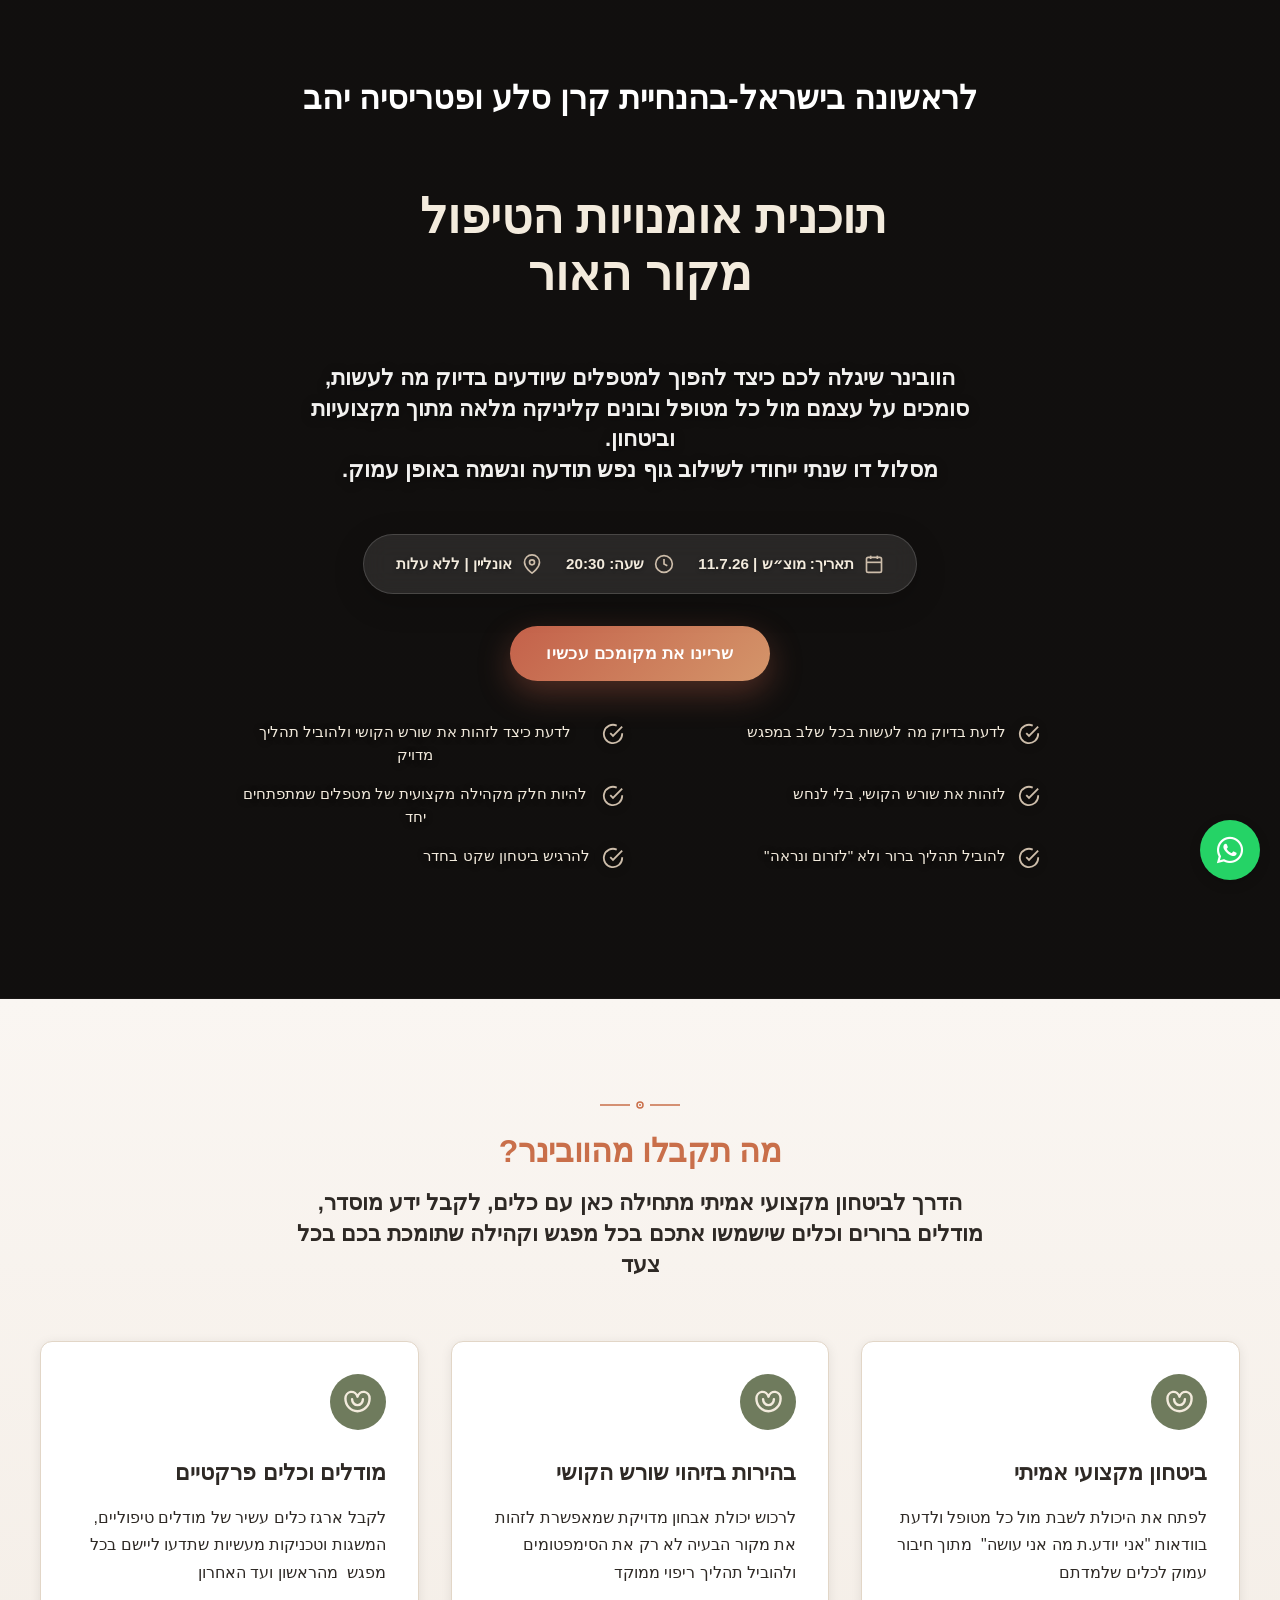
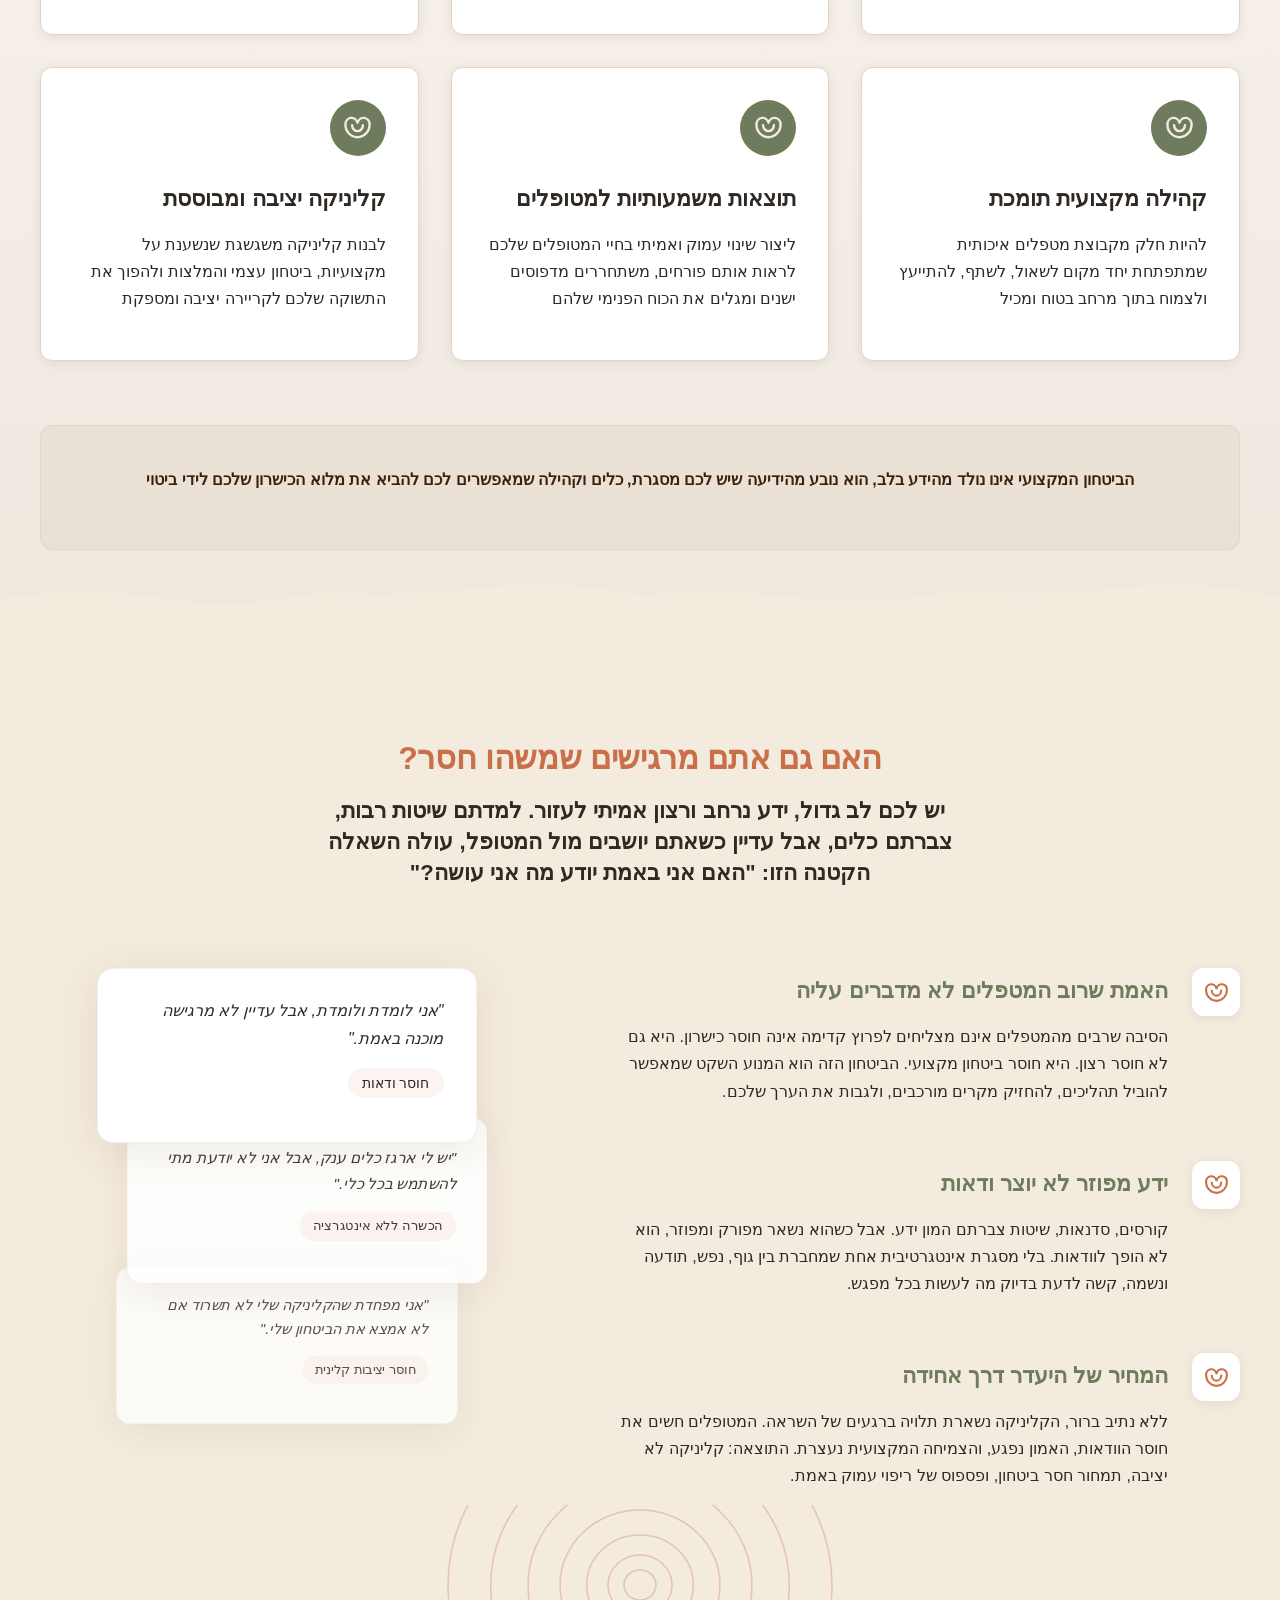
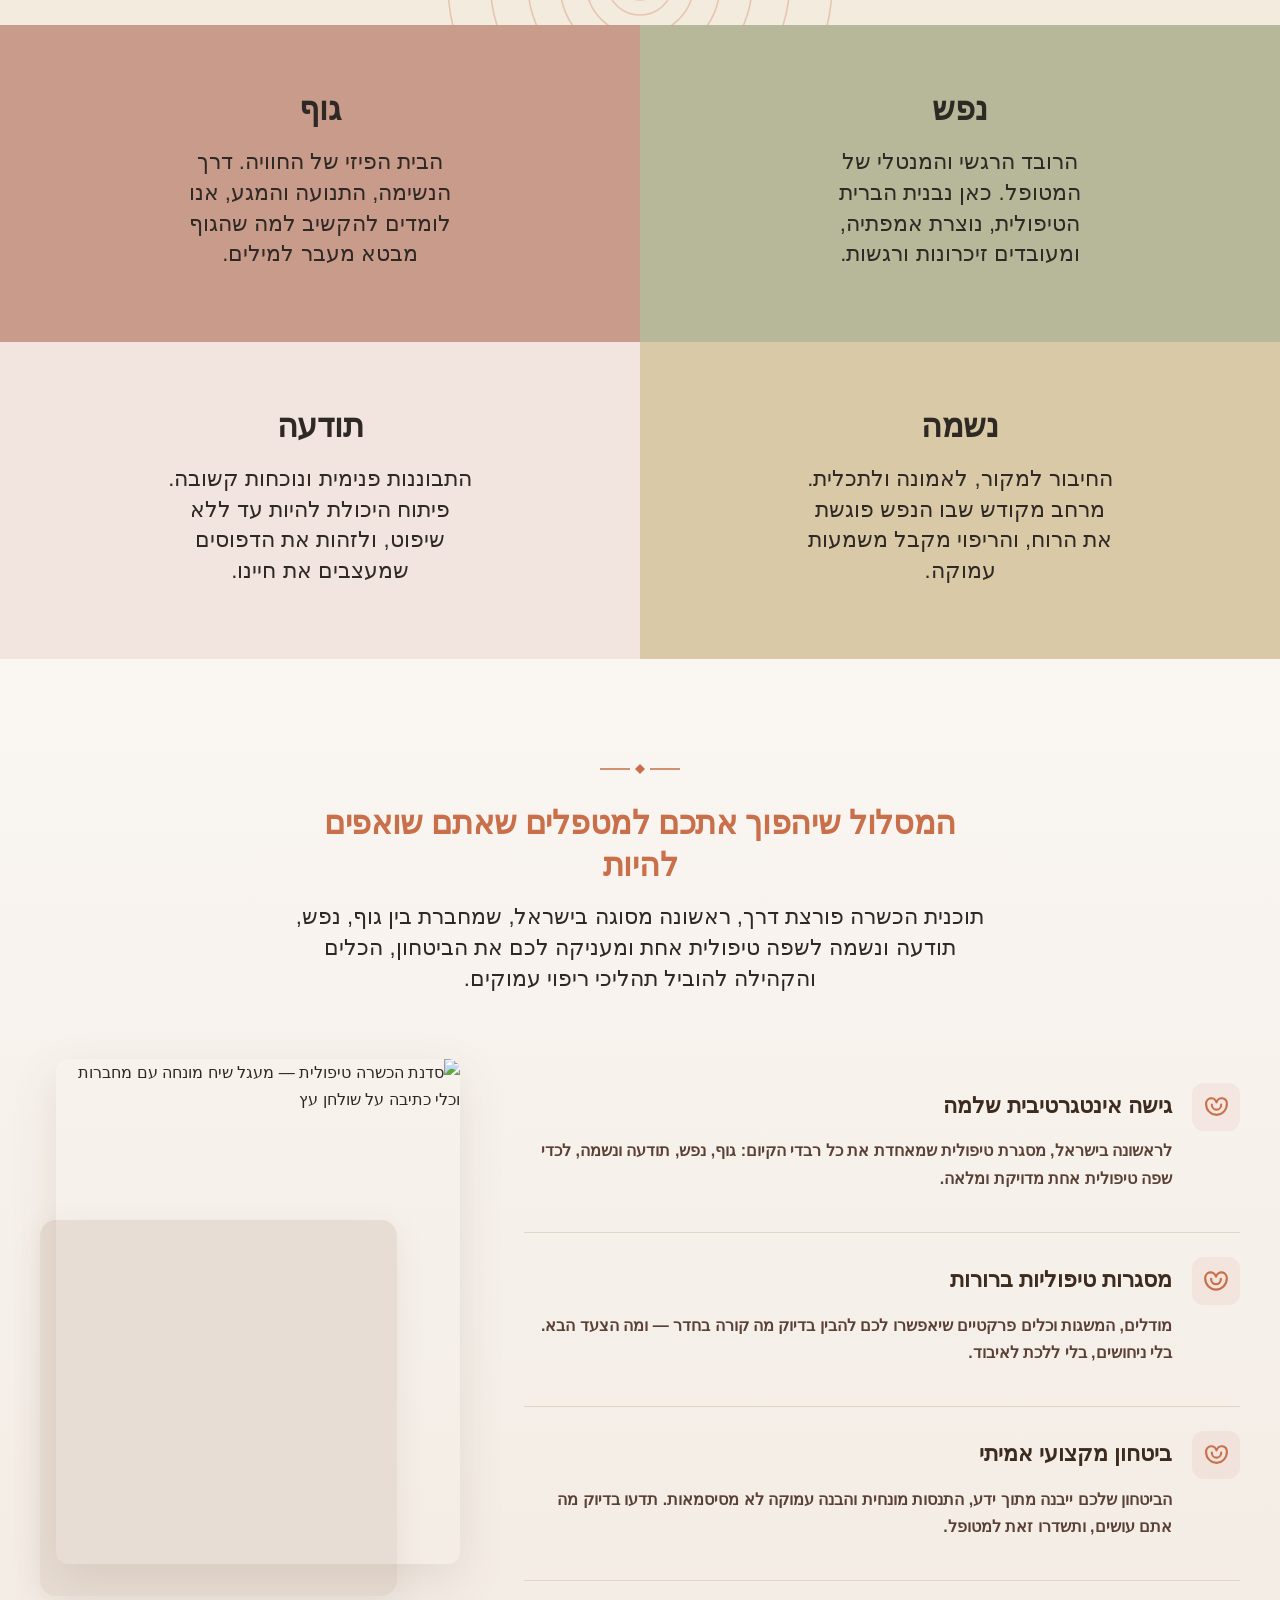
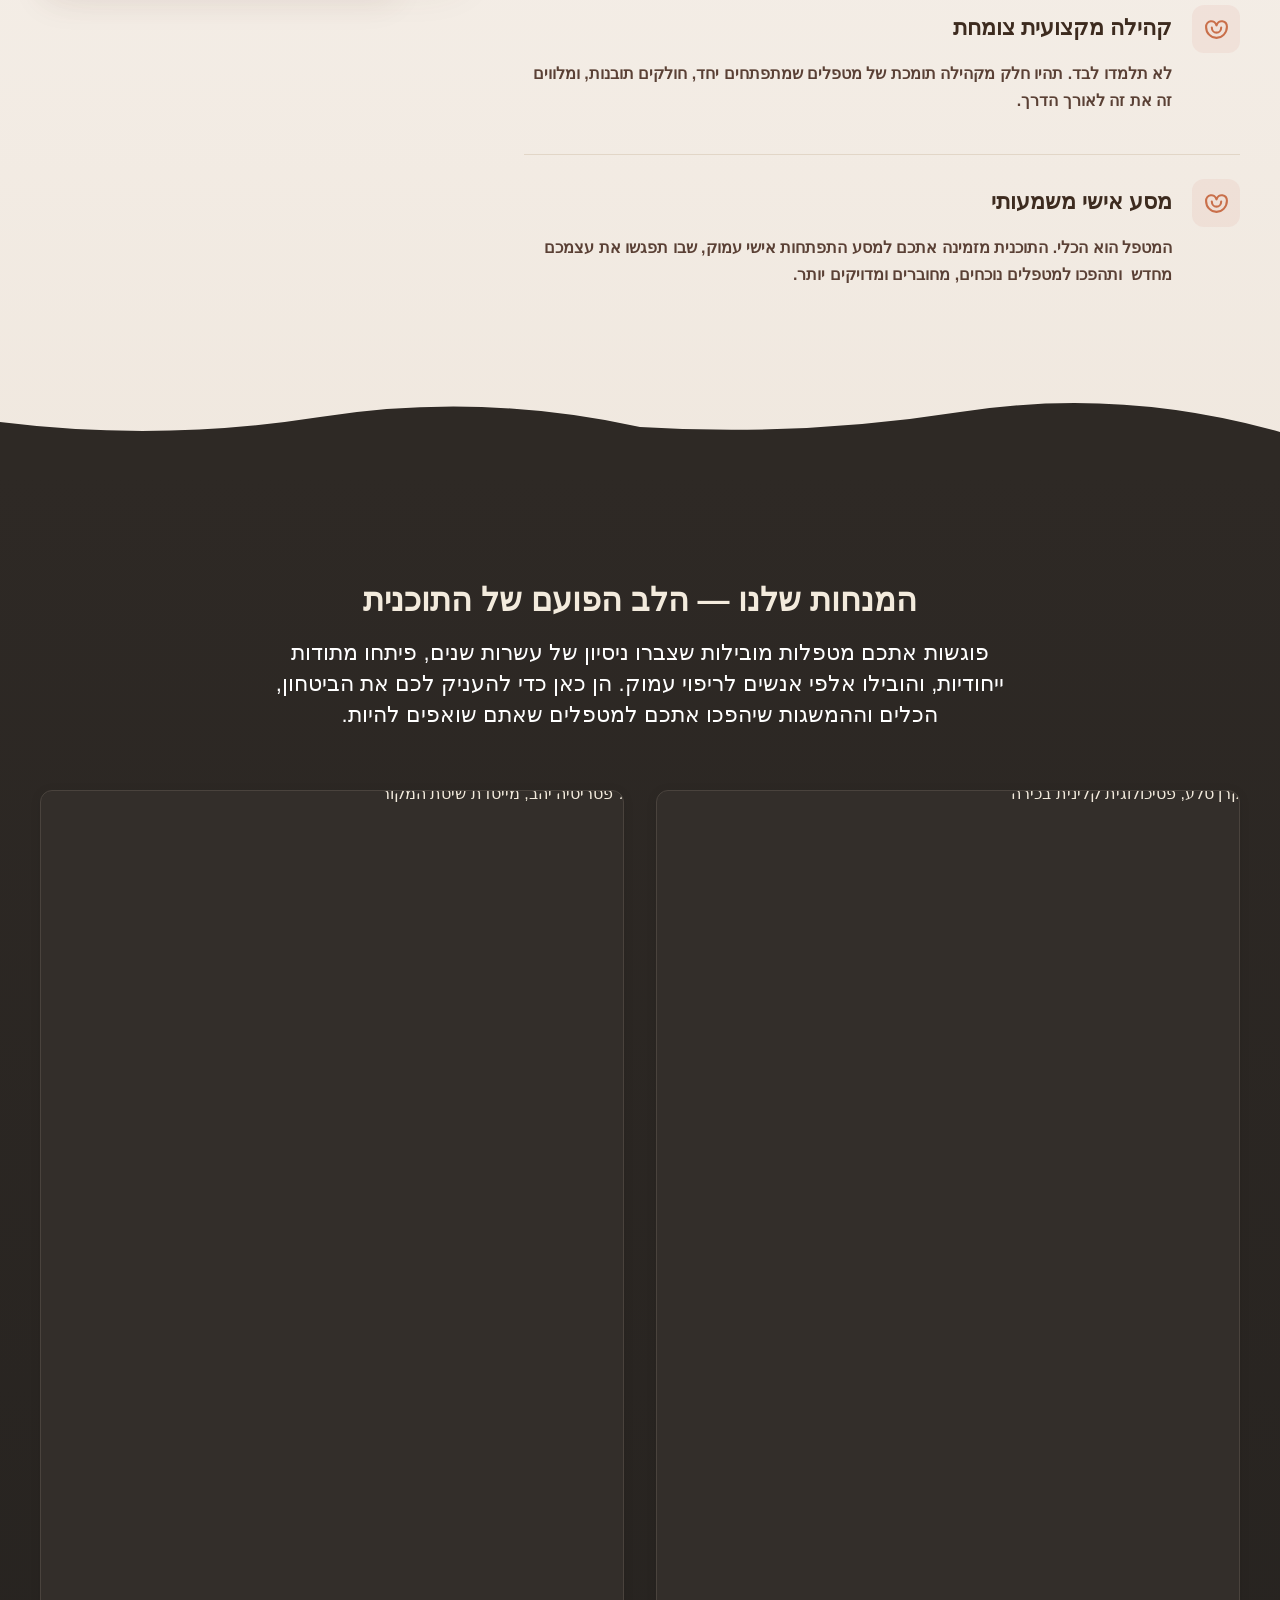
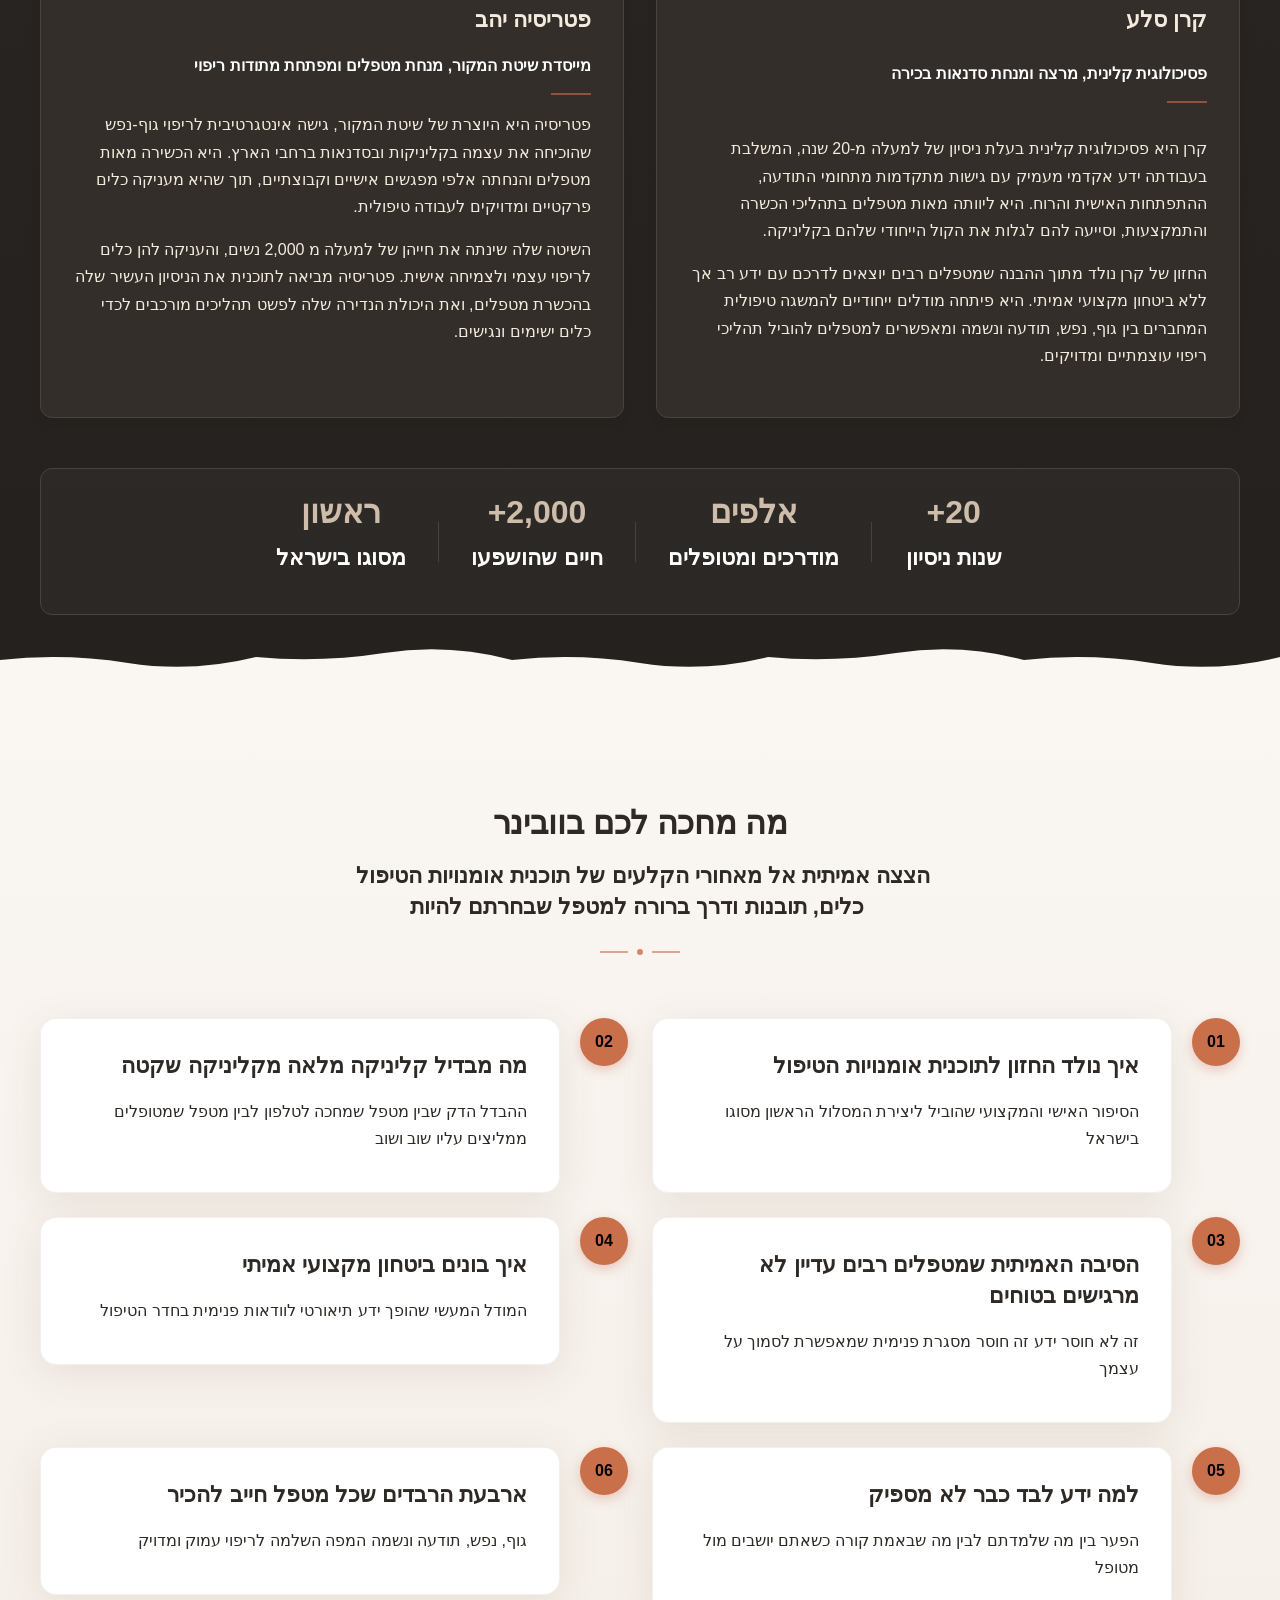
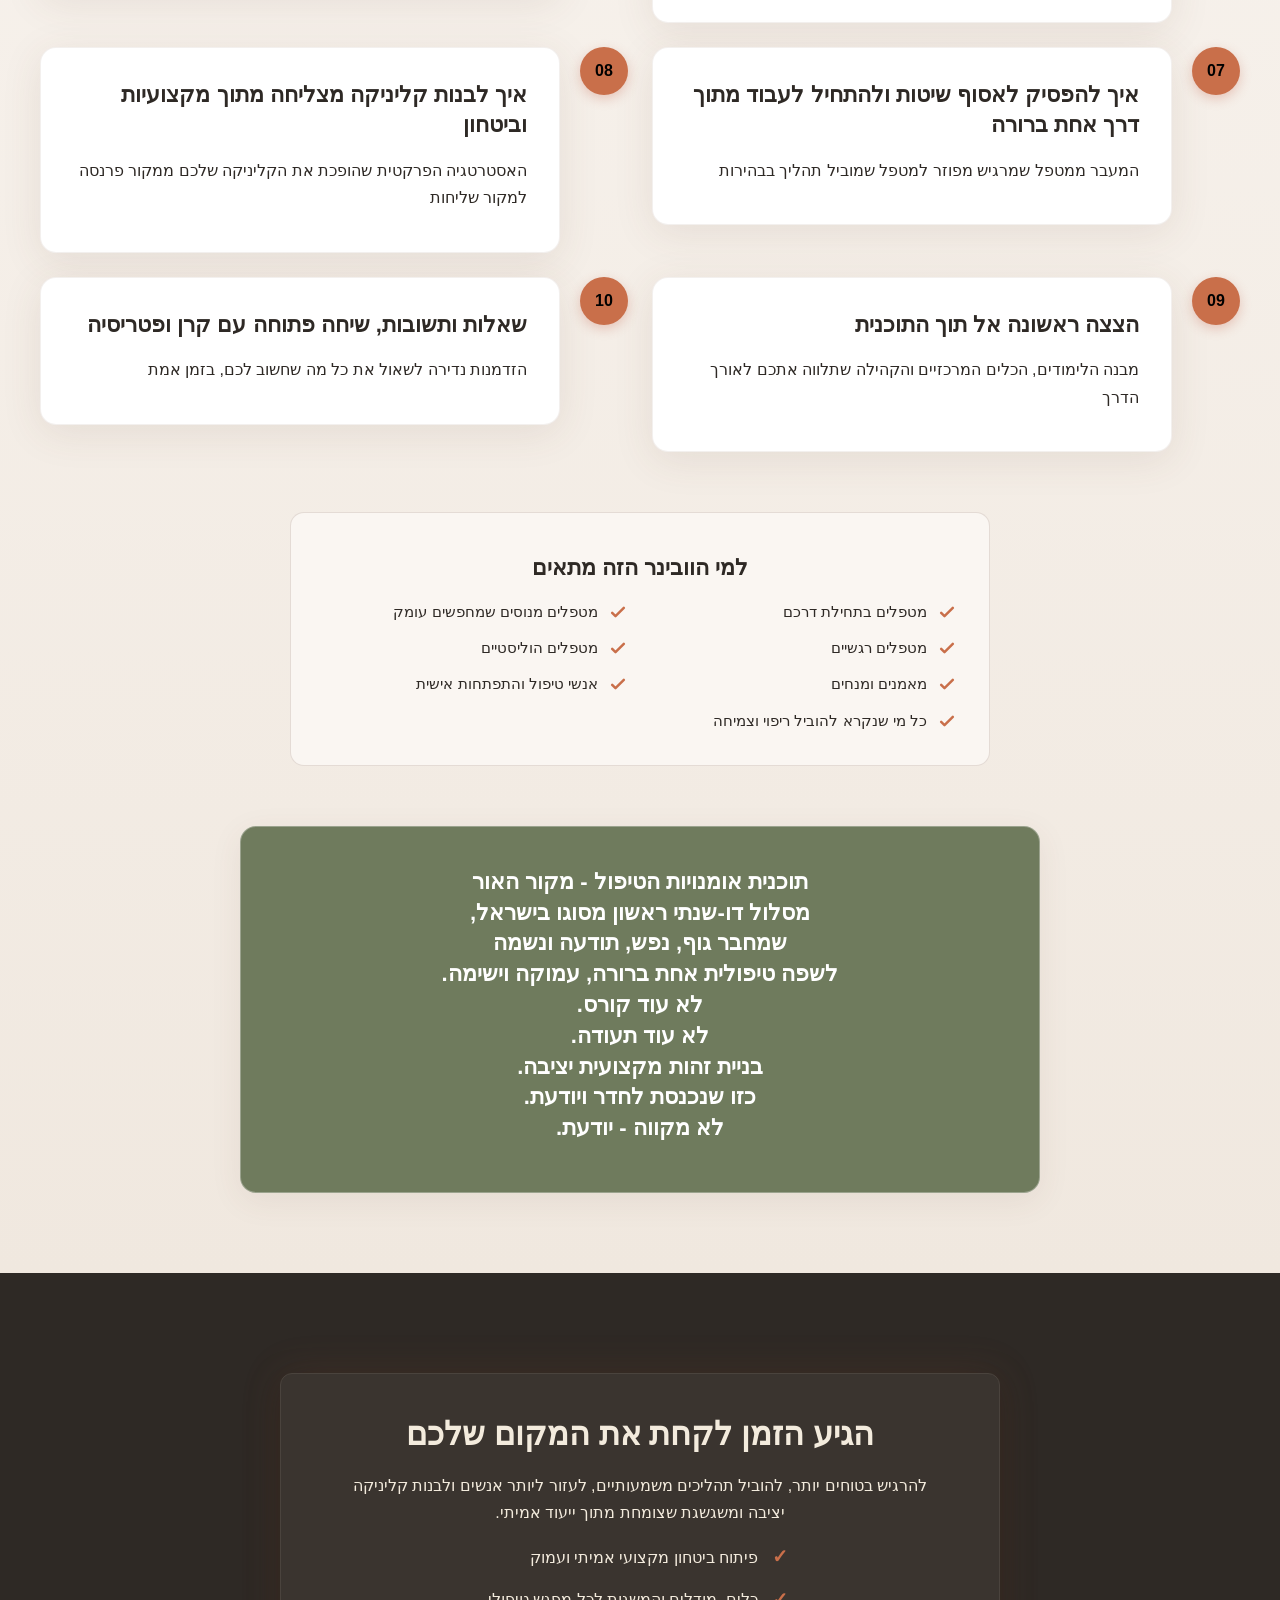
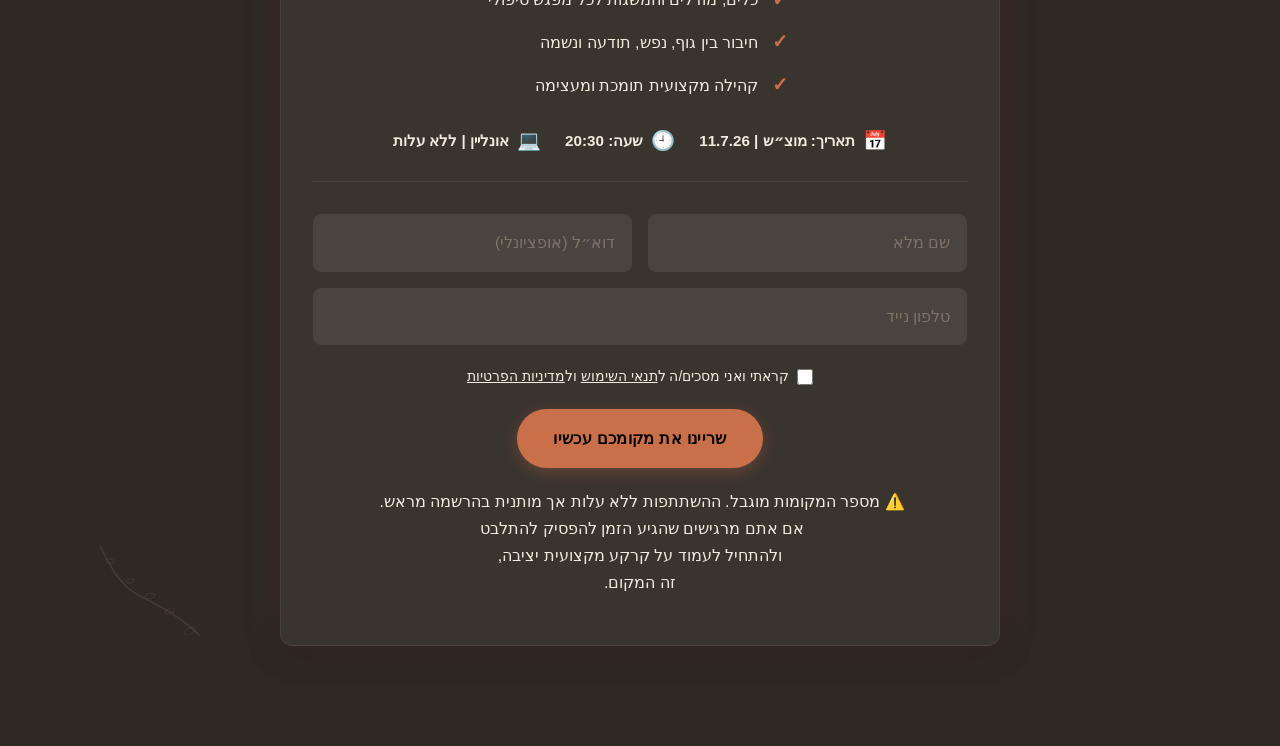
==== commit aa949abe: "Incremental sync: 1 page(s) — update_text, update_alignment" ====
--- a/index.html
+++ b/index.html
@@ -1928,7 +1928,7 @@
     <!-- Header -->
     <div class="index-agenda-section__header">
       <h2 class="index-agenda-section__title">מה מחכה לכם בוובינר</h2>
-      <h3 style="outline: none; box-sizing: border-box !important; display: block !important; width: min(657px, max(100%, -48px + 100vw)) !important; max-width: 657px !important; margin-left: calc(0.5 * (100% - min(657px, max(100%, -48px + 100vw)))) !important; margin-right: calc(0.5 * (100% - min(657px, max(100%, -48px + 100vw)))) !important; margin-inline: calc(0.5 * (100% - min(657px, max(100%, -48px + 100vw)))) !important;" data-zappy-text-width="custom">הצצה אמיתית אל מאחורי הקלעים של תוכנית אומנויות הטיפול&nbsp;&nbsp;<span style="background-color: initial;">כלים, תובנות ודרך ברורה למטפל שבחרתם להיות</span></h3>
+      <h3 style="box-sizing: border-box !important; display: block !important; width: min(657px, max(100%, -48px + 100vw)) !important; max-width: 657px !important; margin-left: calc(0.5 * (100% - min(657px, max(100%, -48px + 100vw)))) !important; margin-right: calc(0.5 * (100% - min(657px, max(100%, -48px + 100vw)))) !important; margin-inline: calc(0.5 * (100% - min(657px, max(100%, -48px + 100vw)))) !important;" data-zappy-text-width="custom">הצצה אמיתית אל מאחורי הקלעים של תוכנית אומנויות הטיפול&nbsp;<br>&nbsp;<span style="background-color: initial;">כלים, תובנות ודרך ברורה למטפל שבחרתם להיות</span></h3>
       <!-- Divider Flourish -->
       <div class="index-agenda-section__flourish" aria-hidden="true">
         <svg viewBox="0 0 80 12" fill="none" xmlns="http://www.w3.org/2000/svg">
@@ -2099,7 +2099,7 @@
 
     <!-- Closing Vision -->
     <div class="index-agenda-section__vision" style="background-color: #6F7B5D; background: #6F7B5D; border: 1px solid rgba(255, 255, 255, 0.3); border-radius: 16px; padding: 2rem; max-width: 800px; margin: 0 auto; box-shadow: 0 8px 32px rgba(100, 70, 50, 0.08);">
-      <h3 style="color: #FFFFFF;"><span>דמיינו את עצמכם בעוד שנה מהיום. אתם נכנסים לקליניקה שלכם בתחושת שקט פנימי. אתם יודעים בדיוק מה לעשות. המטופלים שלכם חווים תהליכים עמוקים, והם מספרים עליכם לחברים, למשפחה, לקולגות. הקליניקה שלכם מלאה לא כי שיווקתם באגרסיביות, אלא כי משהו בכם השתנה. הביטחון שלכם הפך למגדלור, והמטופלים פשוט מרגישים את זה. זה לא חלום זו התוצאה של דרך עבודה ברורה, כזו שמגיעה מתוך חיבור אמיתי בין גוף, נפש, תודעה ונשמה.</span></h3>
+      <h3 style="color: rgb(255, 255, 255); text-align: center;">תוכנית אומנויות הטיפול - מקור האור<br>מסלול דו-שנתי ראשון מסוגו בישראל,<br>שמחבר גוף, נפש, תודעה ונשמה<br>לשפה טיפולית אחת ברורה, עמוקה וישימה.<br>לא עוד קורס.<br>לא עוד תעודה.<br>בניית זהות מקצועית יציבה.<br>כזו שנכנסת לחדר ויודעת.<br>לא מקווה - יודעת.</h3>
     </div>
 
     <!-- Decorative Botanical Branch -->
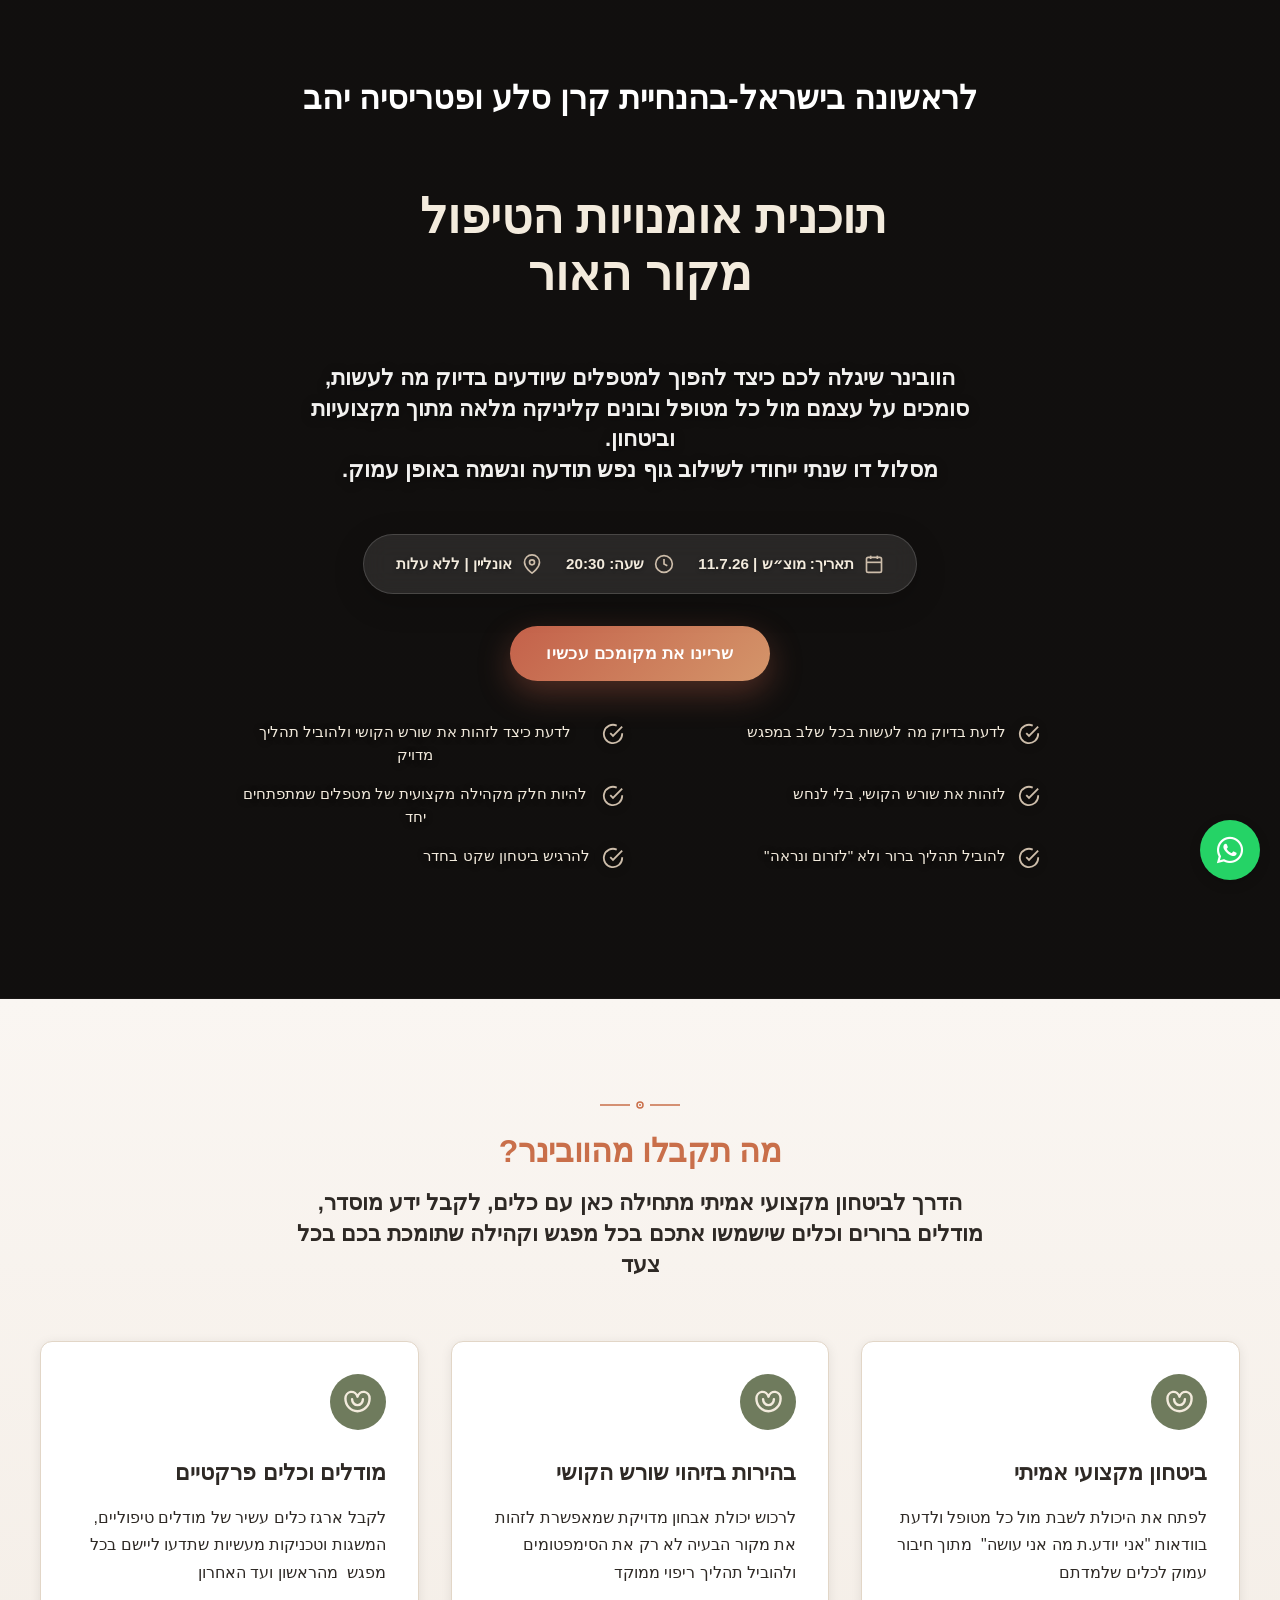
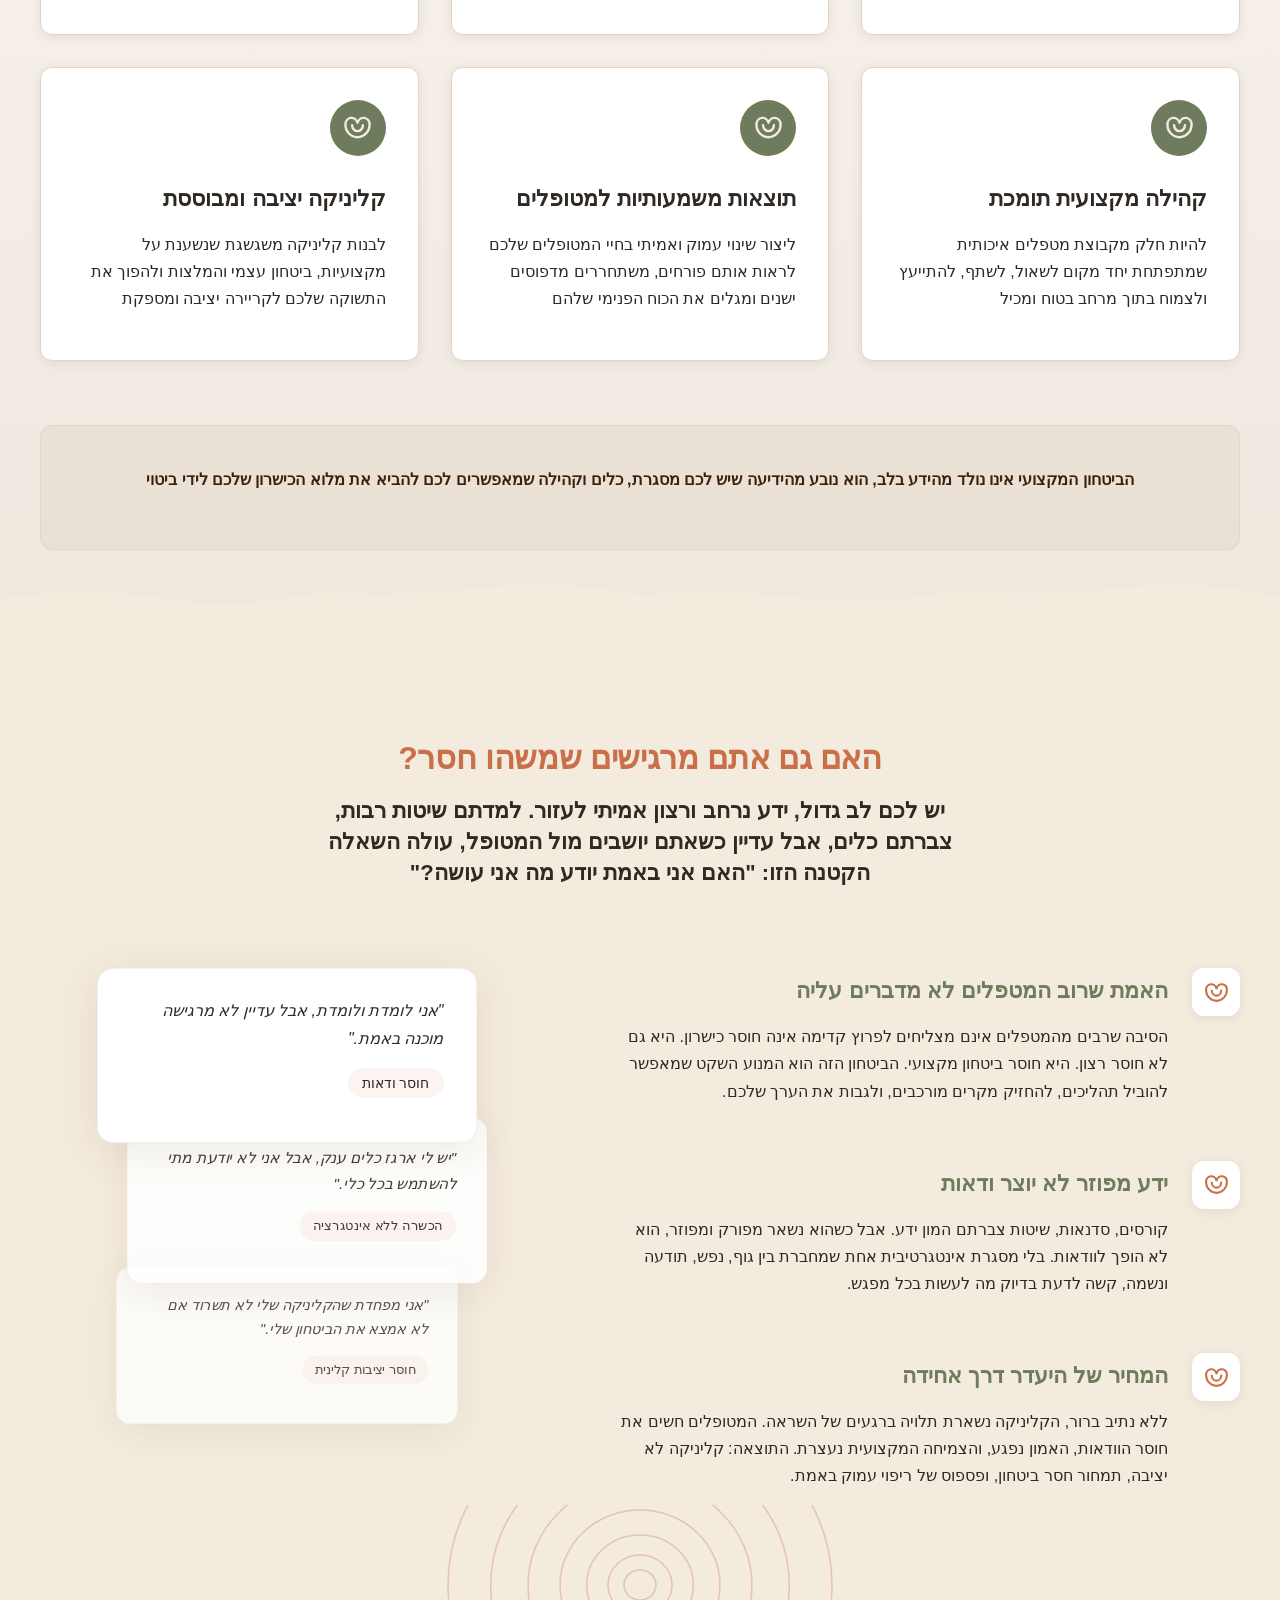
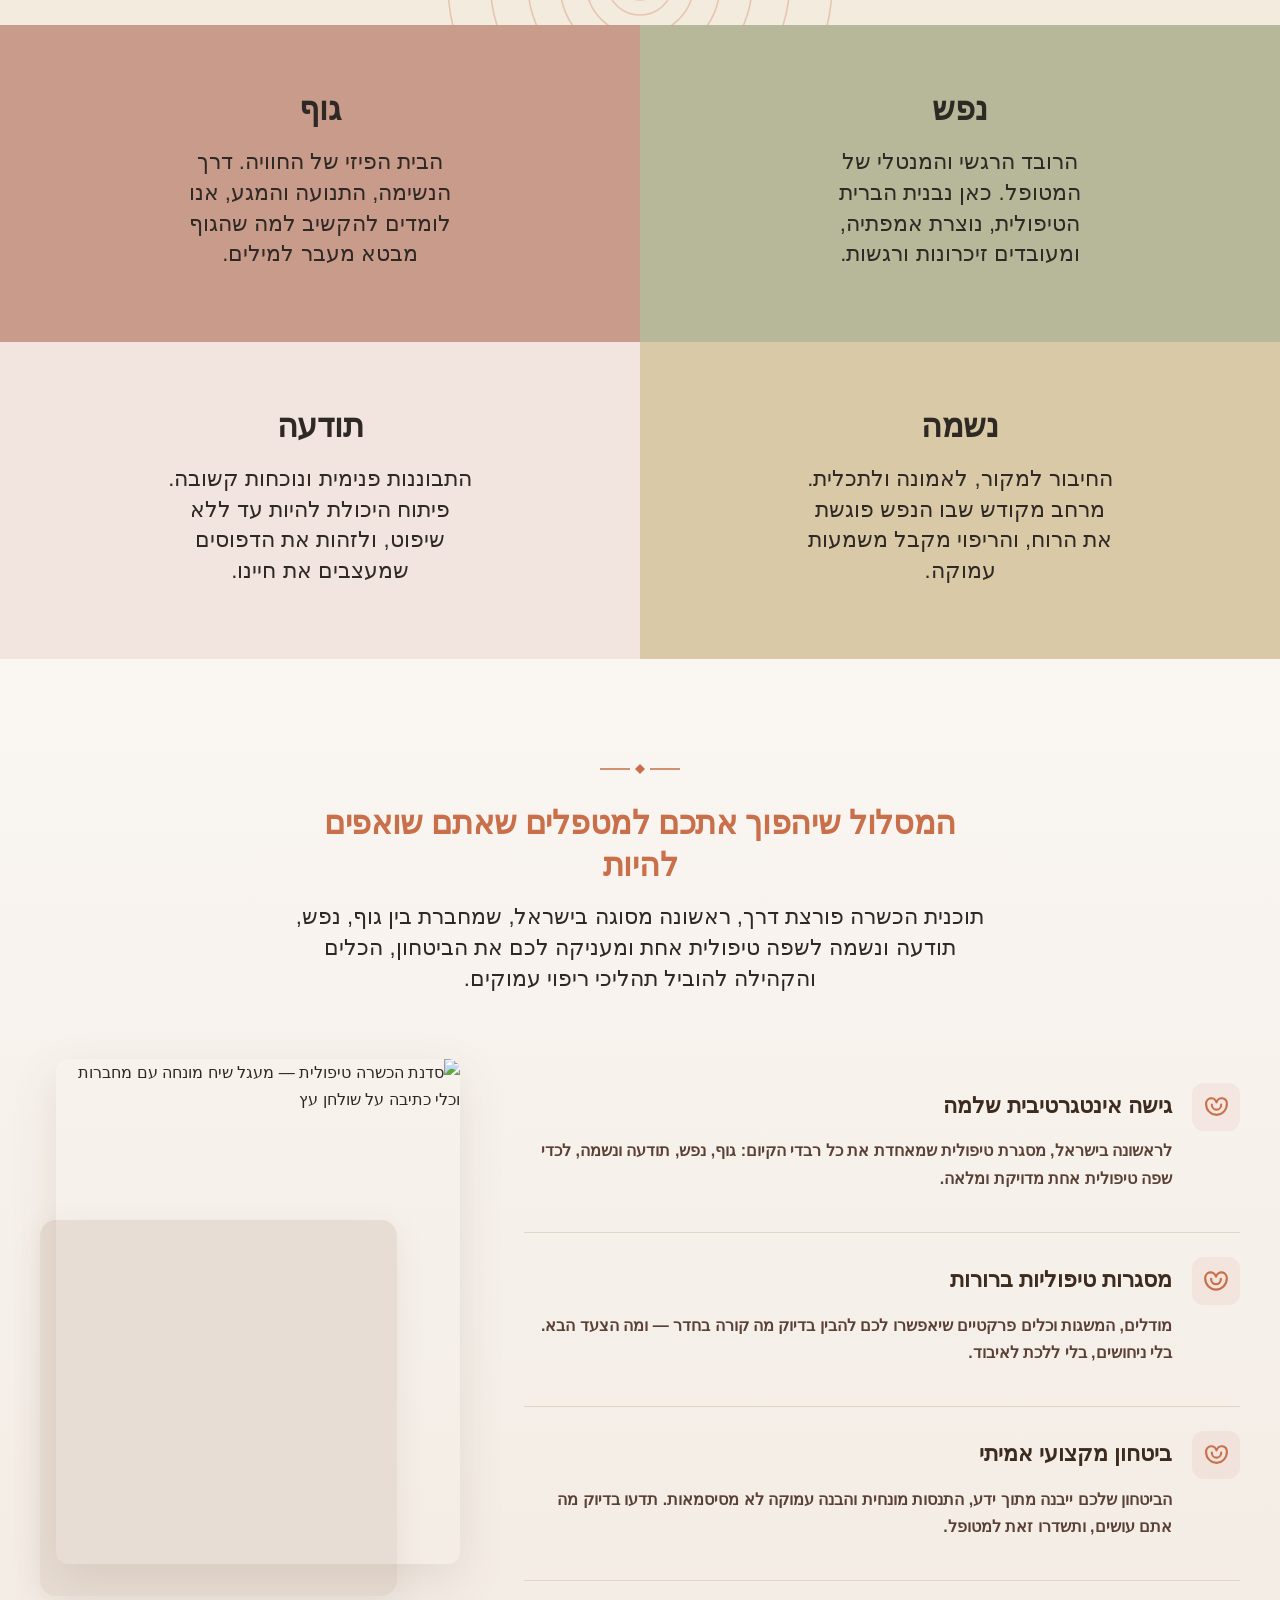
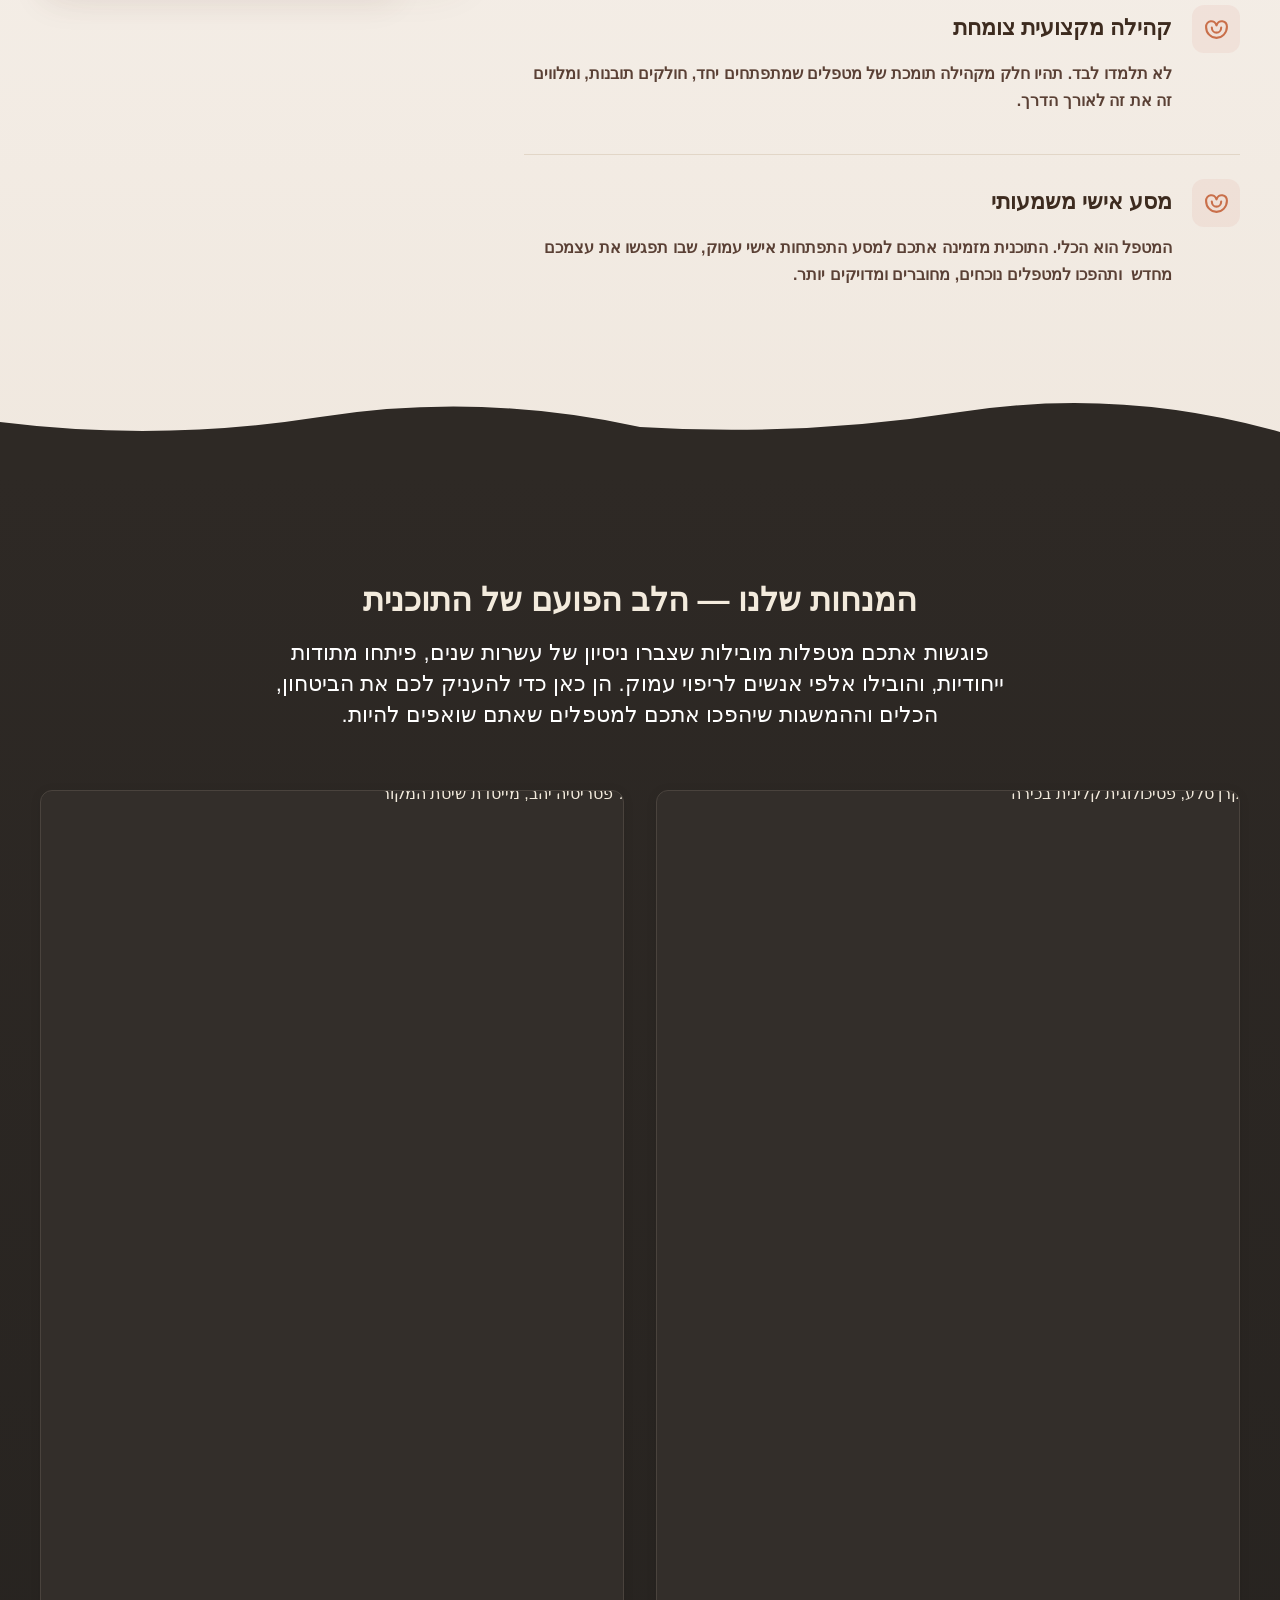
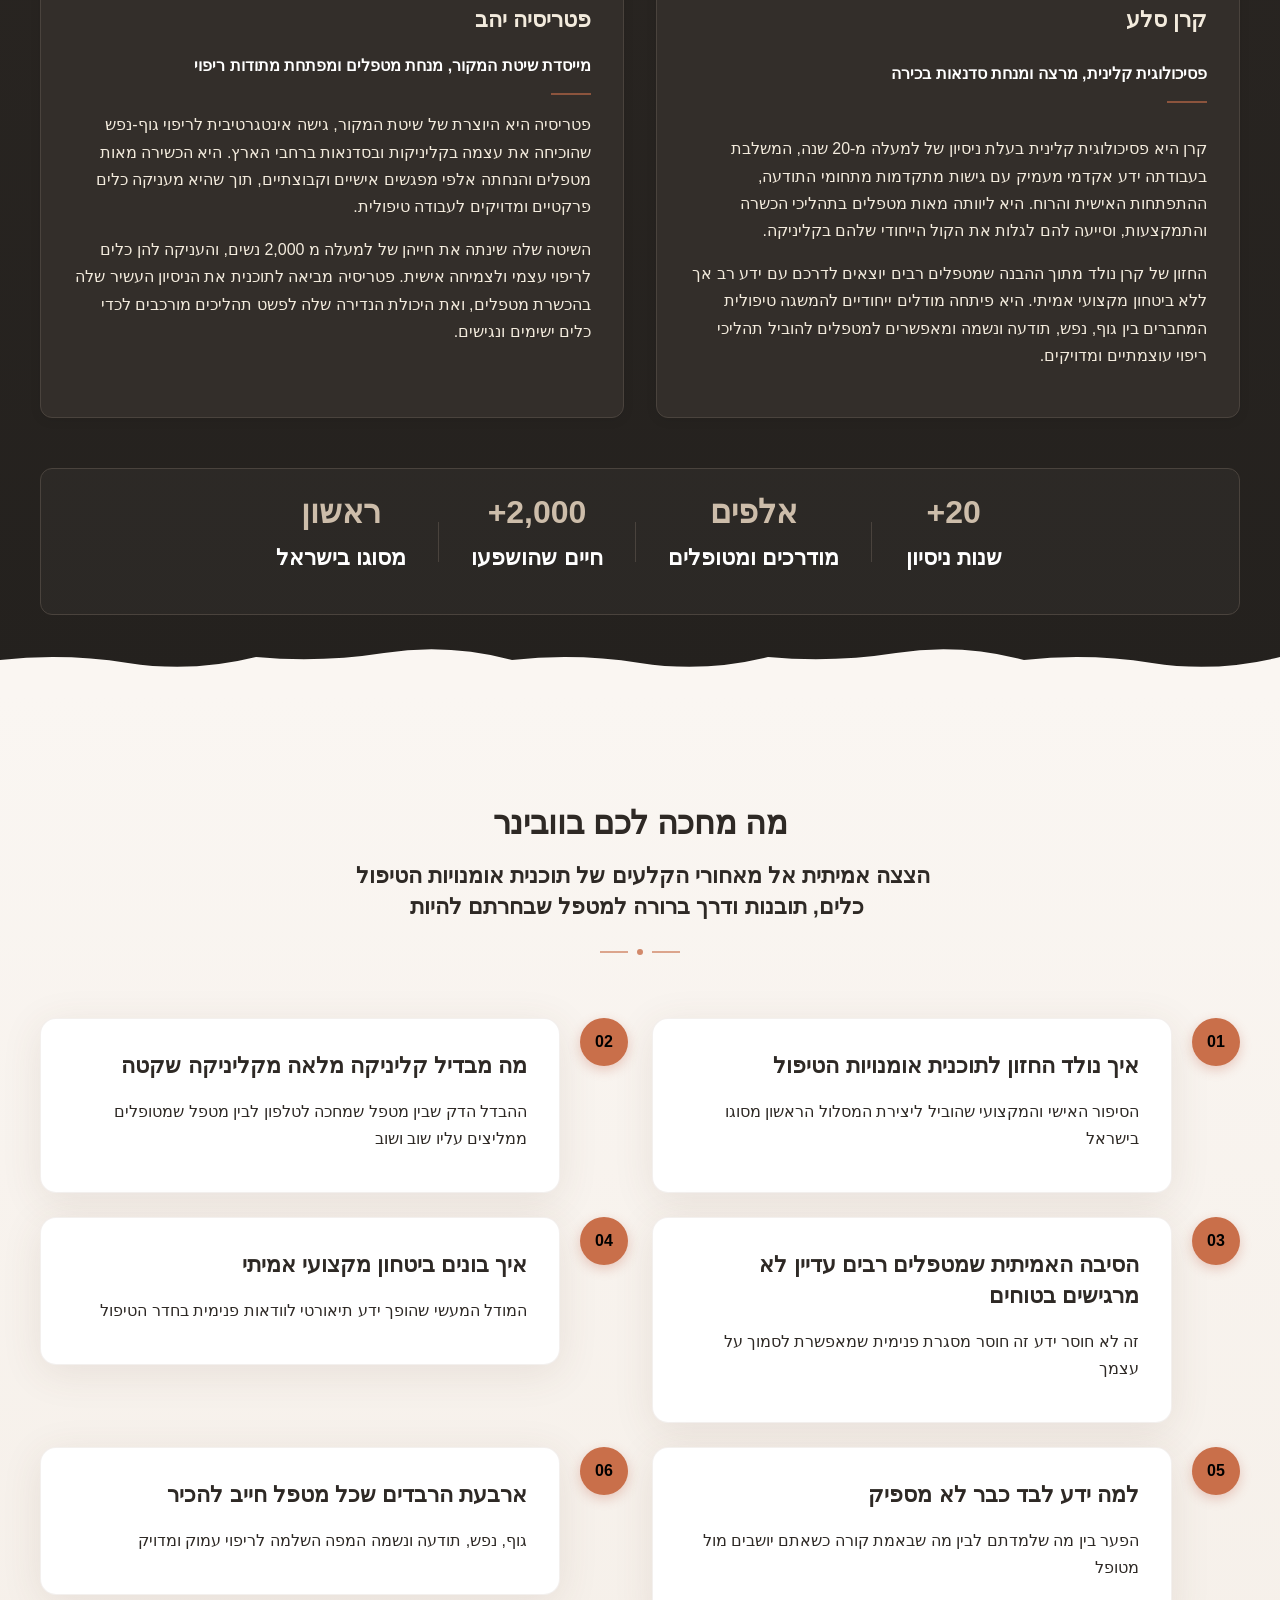
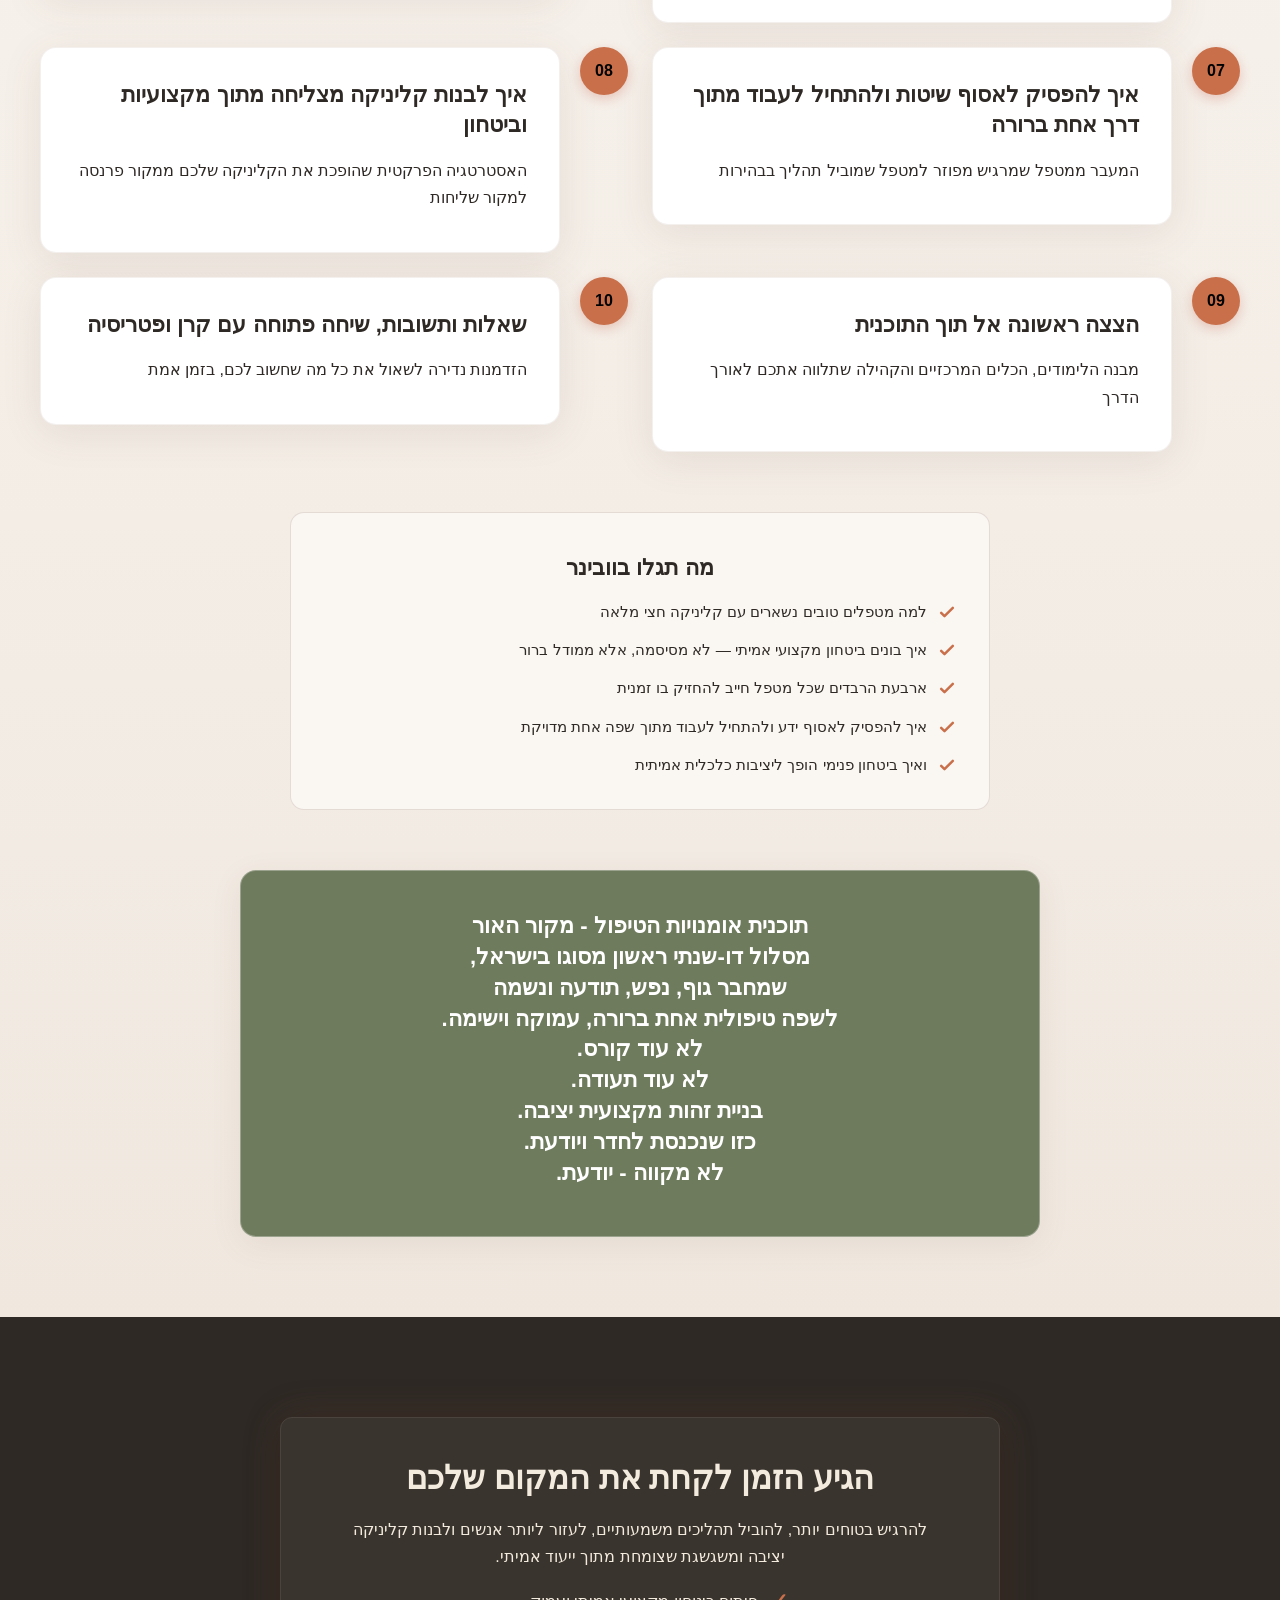
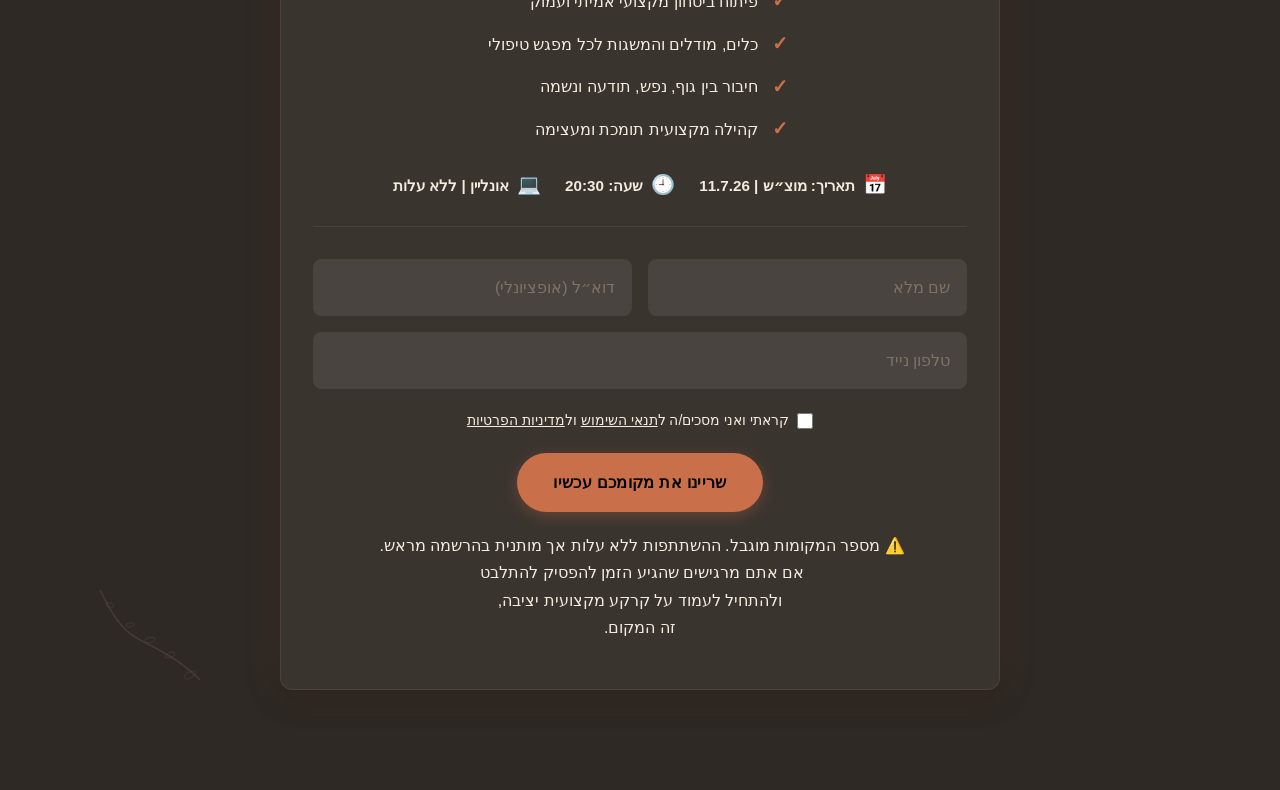
==== commit 49dad853: "Background sync: Progressive GitHub Sync" ====
--- a/index.html
+++ b/index.html
@@ -419,8 +419,8 @@
   padding: 0;
   margin: 0;
   display: grid;
-  grid-template-columns: repeat(auto-fit, minmax(200px, 1fr));
-  gap: 12px 24px;
+  grid-template-columns: 1fr;
+  gap: 14px;
 }
 
 .index-agenda-section__audience-item {
@@ -1490,7 +1490,7 @@
 </script>
   
   <main id="main">
-    <section class="index-hero-section" data-layout-spec="בית-hero" data-hero-type="fullscreen-scrim" data-zappy-section="true" id="hero-dup-1781789237318" style="--zappy-bg-overlay: rgba(0, 0, 0, 0.63); --zappy-bg-image: url(&quot;assets/business-general-hero-upload-1781791352594.webp&quot;); background-repeat: no-repeat; position: relative; overflow: hidden; background-image: url(&quot;assets/business-general-hero-upload-1781791352594.webp&quot;); --zappy-mobile-bg-position: 52% 63%; background-size: cover !important; background-position: 36% 62% !important; min-height: 928.531px !important; cursor: url(&quot;data:image/svg+xml,%3Csvg width='18' height='18' viewBox='0 0 50 50' fill='none' xmlns='http://www.w3.org/2000/svg'%3E%3Cpath d='M29.2344 9.93125L4.87351 34.2922C4.67351 34.4922 4.52976 34.7437 4.46101 35.0203L1.60789 46.4984C1.47664 47.0312 1.63289 47.5922 2.02039 47.9797C2.40945 48.3688 2.97351 48.5219 3.50164 48.3922L14.9798 45.5406C15.2548 45.4719 15.5063 45.3297 15.7079 45.1281L40.0688 20.7672L29.2344 9.93125Z' fill='%23FF0083'/%3E%3Cpath d='M46.1937 3.80781C43.2062 0.820311 38.3468 0.820311 35.3578 3.80781L31.4421 7.72344L42.2781 18.5594L46.1937 14.6437C49.1812 11.6547 49.1812 6.79531 46.1937 3.80781Z' fill='%23FF0083'/%3E%3C/svg%3E&quot;) 2 13, pointer !important;" data-zappy-bg-type="image" data-zappy-bg-color="" data-zappy-bg-image="assets/business-general-hero-upload-1781791352594.webp" data-zappy-bg-overlay-color="#000000" data-zappy-bg-overlay-opacity="63" data-zappy-bg-video-type="" data-zappy-bg-video-url="" data-element-id="zappy-hero-bg-hero-dup-1781789237318" data-element-type="background-image" data-zappy-bg-position="36% 62%" data-zappy-bg-zoom="1" data-mobile-bg-position="52% 63%" data-zappy-mobile-bg-zoom="1" data-zappy-content-align="upper-center">
+    <section class="index-hero-section" data-layout-spec="בית-hero" data-hero-type="fullscreen-scrim" data-zappy-section="true" id="hero-dup-1781789237318" style="--zappy-bg-overlay: rgba(0, 0, 0, 0.63); --zappy-bg-image: url(&quot;assets/business-general-hero-upload-1781791352594.webp&quot;); background-repeat: no-repeat; position: relative; overflow: hidden; background-image: url(&quot;assets/business-general-hero-upload-1781791352594.webp&quot;); --zappy-mobile-bg-position: 52% 63%; background-size: cover !important; background-position: 36% 62% !important; min-height: 928.531px !important; " data-zappy-bg-type="image" data-zappy-bg-color="" data-zappy-bg-image="assets/business-general-hero-upload-1781791352594.webp" data-zappy-bg-overlay-color="#000000" data-zappy-bg-overlay-opacity="63" data-zappy-bg-video-type="" data-zappy-bg-video-url="" data-element-id="zappy-hero-bg-hero-dup-1781789237318" data-element-type="background-image" data-zappy-bg-position="36% 62%" data-zappy-bg-zoom="1" data-mobile-bg-position="52% 63%" data-zappy-mobile-bg-zoom="1" data-zappy-content-align="upper-center">
   <!-- Background Media Layer -->
   <div class="hero-bg-wrapper">
     
@@ -1503,25 +1503,25 @@
   
 
   <!-- Text/CTA Overlay Group -->
-  <div class="hero-content-container" data-zappy-align-target="true" style="">
+  <div class="hero-content-container" data-zappy-align-target="true" >
     <div class="hero-text-group">
-      <h2 style=""><span style="color: #ffffff !important">לראשונה בישראל-בהנחיית קרן סלע ופטריסיה יהב</span></h2>
-      <h1 class="hero-headline" style="box-sizing: border-box !important; display: block !important; width: min(307px, max(100%, -48px + 100vw)) !important; max-width: 307px !important; margin-left: calc(0.5 * (100% - min(307px, max(100%, -48px + 100vw)))) !important; margin-right: calc(0.5 * (100% - min(307px, max(100%, -48px + 100vw)))) !important; margin-inline: calc(0.5 * (100% - min(307px, max(100%, -48px + 100vw)))) !important;" data-zappy-text-width="custom"></h1><h1 style="box-sizing: border-box !important; display: block !important; width: min(727px, max(100%, -48px + 100vw)) !important; max-width: 727px !important; margin-left: calc(0.5 * (100% - min(727px, max(100%, -48px + 100vw)))) !important; margin-right: calc(0.5 * (100% - min(727px, max(100%, -48px + 100vw)))) !important; margin-inline: calc(0.5 * (100% - min(727px, max(100%, -48px + 100vw)))) !important;" data-zappy-text-width="custom"><span style="color: #f3ebdd !important"><span style="color: #f3ebdd !important">תוכנית אומנויות הטיפול&nbsp;&nbsp;</span></span><br><span style="color: #f3ebdd !important"><span style="color: #f3ebdd !important">מקור האור</span></span></h1><div class="zappy-inserted-element" id="zappy-element-1782127621769-9r8jg6jcl" data-element-id="zappy-element-1782127621769-9r8jg6jcl" data-element-type="h2" style="width: 100%;"><h2 class="font-bold" data-element-type="h2" data-element-id="zappy-element-1782127621769-9r8jg6jcl" id="zappy-element-1782127621769-9r8jg6jcl" style=""></h2></div>
-      <h3 class="hero-subtitle" style=""><span style="color: #fffefc !important">הוובינר שיגלה לכם כיצד להפוך למטפלים שיודעים בדיוק מה לעשות, סומכים על עצמם מול כל מטופל ובונים קליניקה מלאה מתוך מקצועיות וביטחון.<br>מסלול דו שנתי ייחודי לשילוב גוף נפש תודעה ונשמה באופן עמוק.</span></h3>
+      <h2 ><span style="color: #ffffff !important">לראשונה בישראל-בהנחיית קרן סלע ופטריסיה יהב</span></h2>
+      <h1 class="hero-headline" style="box-sizing: border-box !important; display: block !important; width: min(307px, max(100%, -48px + 100vw)) !important; max-width: 307px !important; margin-left: calc(0.5 * (100% - min(307px, max(100%, -48px + 100vw)))) !important; margin-right: calc(0.5 * (100% - min(307px, max(100%, -48px + 100vw)))) !important; margin-inline: calc(0.5 * (100% - min(307px, max(100%, -48px + 100vw)))) !important;" data-zappy-text-width="custom"></h1><h1 style="box-sizing: border-box !important; display: block !important; width: min(727px, max(100%, -48px + 100vw)) !important; max-width: 727px !important; margin-left: calc(0.5 * (100% - min(727px, max(100%, -48px + 100vw)))) !important; margin-right: calc(0.5 * (100% - min(727px, max(100%, -48px + 100vw)))) !important; margin-inline: calc(0.5 * (100% - min(727px, max(100%, -48px + 100vw)))) !important;" data-zappy-text-width="custom"><span style="color: #f3ebdd !important"><span style="color: #f3ebdd !important">תוכנית אומנויות הטיפול&nbsp;&nbsp;</span></span><br><span style="color: #f3ebdd !important"><span style="color: #f3ebdd !important">מקור האור</span></span></h1><div class="zappy-inserted-element" id="zappy-element-1782127621769-9r8jg6jcl" data-element-id="zappy-element-1782127621769-9r8jg6jcl" data-element-type="h2" style="width: 100%;"><h2 class="font-bold" data-element-type="h2" data-element-id="zappy-element-1782127621769-9r8jg6jcl" id="zappy-element-1782127621769-9r8jg6jcl" ></h2></div>
+      <h3 class="hero-subtitle" ><span style="color: #fffefc !important">הוובינר שיגלה לכם כיצד להפוך למטפלים שיודעים בדיוק מה לעשות, סומכים על עצמם מול כל מטופל ובונים קליניקה מלאה מתוך מקצועיות וביטחון.<br>מסלול דו שנתי ייחודי לשילוב גוף נפש תודעה ונשמה באופן עמוק.</span></h3>
     </div>
 
     <div class="hero-event-details">
-      <div class="event-item" style="">
+      <div class="event-item" >
         <svg data-element-type="icon" data-icon-type="svg" class="event-icon" viewBox="0 0 24 24" fill="none" stroke="currentColor" stroke-width="2" style="cursor: pointer;"><rect x="3" y="4" width="18" height="18" rx="2" ry="2"></rect><line x1="16" y1="2" x2="16" y2="6"></line><line x1="8" y1="2" x2="8" y2="6"></line><line x1="3" y1="10" x2="21" y2="10"></line></svg>
-        <span style=""><b>תאריך: מוצ״ש | 11.7.26</b></span>
-      </div>
-      <div class="event-item" style="">
+        <span ><b>תאריך: מוצ״ש | 11.7.26</b></span>
+      </div>
+      <div class="event-item" >
         <svg data-element-type="icon" data-icon-type="svg" class="event-icon" viewBox="0 0 24 24" fill="none" stroke="currentColor" stroke-width="2" style="cursor: pointer;" data-element-id="zappy-temp-icon-1782047087097-lzomu3zpe"><circle cx="12" cy="12" r="10"></circle><polyline points="12 6 12 12 16 14"></polyline></svg>
-        <span style=""><b>שעה: 20:30</b></span>
+        <span ><b>שעה: 20:30</b></span>
       </div>
       <div class="event-item">
         <svg data-element-type="icon" data-icon-type="svg" class="event-icon" viewBox="0 0 24 24" fill="none" stroke="currentColor" stroke-width="2"><path d="M21 10c0 7-9 13-9 13s-9-6-9-13a9 9 0 0 1 18 0z"></path><circle cx="12" cy="10" r="3"></circle></svg>
-        <span style=""><b>אונליין | ללא עלות</b></span>
+        <span ><b>אונליין | ללא עלות</b></span>
       </div>
     </div>
 
@@ -1530,7 +1530,7 @@
       
     </div>
 
-    <ul class="hero-benefits-list" style=""><li>
+    <ul class="hero-benefits-list" ><li>
         <svg data-element-type="icon" data-icon-type="svg" class="benefit-icon" viewBox="0 0 24 24" fill="none" stroke="currentColor" stroke-width="2" style="cursor: pointer;"><path d="M22 11.08V12a10 10 0 1 1-5.93-9.14"></path><polyline points="22 4 12 14.01 9 11.01"></polyline></svg>
         <span>לדעת בדיוק מה לעשות בכל שלב במפגש</span>
       </li><li>
@@ -1564,8 +1564,8 @@
           <circle cx="40" cy="6" r="1" fill="var(--primary)"></circle>
         </svg>
       </div>
-      <h2 class="benefits-heading" style=""><span style="color: #2e2925 !important"><span style="color: #c96f4a !important">מה תקבלו מהוובינר?</span></span></h2>
-      <h3 style="">הדרך לביטחון מקצועי אמיתי מתחילה כאן עם כלים,&nbsp;לקבל ידע מוסדר, מודלים ברורים וכלים שישמשו אתכם בכל מפגש וקהילה שתומכת בכם בכל צעד</h3>
+      <h2 class="benefits-heading" ><span style="color: #2e2925 !important"><span style="color: #c96f4a !important">מה תקבלו מהוובינר?</span></span></h2>
+      <h3 >הדרך לביטחון מקצועי אמיתי מתחילה כאן עם כלים,&nbsp;לקבל ידע מוסדר, מודלים ברורים וכלים שישמשו אתכם בכל מפגש וקהילה שתומכת בכם בכל צעד</h3>
     </div>
 
     <!-- Benefits Grid -->
@@ -1627,8 +1627,8 @@
 
     <!-- Reflective Statement Band -->
     <div class="benefits-reflection-band">
-      <p style=""><b><span style="color: #3d2008 !important">הביטחון המקצועי אינו נולד מהידע בלב, הוא נובע מהידיעה שיש לכם מסגרת, כלים וקהילה שמאפשרים לכם להביא את מלוא הכישרון שלכם לידי ביטוי</span></b></p>
-      <div class="benefits-reflection-author" style=""><h3 style=""><p style=""></p></h3></div>
+      <p ><b><span style="color: #3d2008 !important">הביטחון המקצועי אינו נולד מהידע בלב, הוא נובע מהידיעה שיש לכם מסגרת, כלים וקהילה שמאפשרים לכם להביא את מלוא הכישרון שלכם לידי ביטוי</span></b></p>
+      <div class="benefits-reflection-author" ><h3 ><p ></p></h3></div>
     </div>
   </div>
 
@@ -1644,8 +1644,8 @@
     <div class="story-container">
         <!-- Top Centered Block -->
         <div class="story-intro">
-            <h2 class="story-intro-heading" style=""><span style="color: #c96f4a !important">האם גם אתם מרגישים שמשהו חסר?</span></h2>
-            <h3 style="">יש לכם לב גדול, ידע נרחב ורצון אמיתי לעזור. למדתם שיטות רבות, צברתם כלים, אבל עדיין כשאתם יושבים מול המטופל, עולה השאלה הקטנה הזו: "האם אני באמת יודע מה אני עושה?"</h3>
+            <h2 class="story-intro-heading" ><span style="color: #c96f4a !important">האם גם אתם מרגישים שמשהו חסר?</span></h2>
+            <h3 >יש לכם לב גדול, ידע נרחב ורצון אמיתי לעזור. למדתם שיטות רבות, צברתם כלים, אבל עדיין כשאתם יושבים מול המטופל, עולה השאלה הקטנה הזו: "האם אני באמת יודע מה אני עושה?"</h3>
         </div>
 
         <!-- Bottom Asymmetrical Split -->
@@ -1657,7 +1657,7 @@
                         <svg xmlns="http://www.w3.org/2000/svg" aria-hidden="true" role="img" width="25" height="25" viewBox="0 0 24 24" data-icon="tabler:brand-badoo" data-iconify="tabler:brand-badoo" data-element-type="icon" data-element-id="zappy-temp-icon-1781787096330-79yciqp3a" data-icon-type="iconify" data-size-adjusted="true" style="width: 25px; height: 25px; display: inline-block; vertical-align: -0.125em; color: rgb(201, 111, 74); pointer-events: auto; cursor: pointer;" class="iconify iconify--tabler"><g fill="none" stroke="currentColor" stroke-linecap="round" stroke-linejoin="round" stroke-width="2"><path d="M22 9.43C22 15.268 17.523 20 12 20S2 15.338 2 9.5c0-2.667 1.83-5.01 4.322-5.429C8.814 3.653 11.222 5.463 12 8c.768-2.54 3.177-4.354 5.668-3.931C20.163 4.486 22 6.759 22 9.429"></path><path d="M7.5 10c0 2.761 2.015 5 4.5 5s4.5-2.239 4.5-5"></path></g></svg>
                     </div>
                     <div class="narrative-content">
-                        <h3 class="narrative-title" style=""><span style="color: #2e2925 !important"><span style="color: #6f7b5d !important">האמת שרוב המטפלים לא מדברים עליה</span></span></h3>
+                        <h3 class="narrative-title" ><span style="color: #2e2925 !important"><span style="color: #6f7b5d !important">האמת שרוב המטפלים לא מדברים עליה</span></span></h3>
                         <p class="narrative-text">הסיבה שרבים מהמטפלים אינם מצליחים לפרוץ קדימה אינה חוסר כישרון. היא גם לא חוסר רצון. היא חוסר ביטחון מקצועי. הביטחון הזה הוא המנוע השקט שמאפשר להוביל תהליכים, להחזיק מקרים מורכבים, ולגבות את הערך שלכם.</p>
                     </div>
                 </div>
@@ -1666,8 +1666,8 @@
                         <svg xmlns="http://www.w3.org/2000/svg" aria-hidden="true" role="img" width="25" height="25" viewBox="0 0 24 24" data-icon="tabler:brand-badoo" data-iconify="tabler:brand-badoo" data-element-type="icon" data-element-id="zappy-temp-icon-1781787086713-x695472jg" data-icon-type="iconify" data-size-adjusted="true" style="width: 25px; height: 25px; display: inline-block; vertical-align: -0.125em; color: rgb(201, 111, 74); pointer-events: auto; cursor: pointer;" class="iconify iconify--tabler"><g fill="none" stroke="currentColor" stroke-linecap="round" stroke-linejoin="round" stroke-width="2"><path d="M22 9.43C22 15.268 17.523 20 12 20S2 15.338 2 9.5c0-2.667 1.83-5.01 4.322-5.429C8.814 3.653 11.222 5.463 12 8c.768-2.54 3.177-4.354 5.668-3.931C20.163 4.486 22 6.759 22 9.429"></path><path d="M7.5 10c0 2.761 2.015 5 4.5 5s4.5-2.239 4.5-5"></path></g></svg>
                     </div>
                     <div class="narrative-content">
-                        <h3 class="narrative-title" style=""><span style="color: #6f7b5d !important">ידע מפוזר לא יוצר ודאות</span></h3>
-                        <p class="narrative-text" style="">קורסים, סדנאות, שיטות צברתם המון ידע. אבל כשהוא נשאר מפורק ומפוזר, הוא לא הופך לוודאות. בלי מסגרת אינטגרטיבית אחת שמחברת בין גוף, נפש, תודעה ונשמה, קשה לדעת בדיוק מה לעשות בכל מפגש.</p>
+                        <h3 class="narrative-title" ><span style="color: #6f7b5d !important">ידע מפוזר לא יוצר ודאות</span></h3>
+                        <p class="narrative-text" >קורסים, סדנאות, שיטות צברתם המון ידע. אבל כשהוא נשאר מפורק ומפוזר, הוא לא הופך לוודאות. בלי מסגרת אינטגרטיבית אחת שמחברת בין גוף, נפש, תודעה ונשמה, קשה לדעת בדיוק מה לעשות בכל מפגש.</p>
                     </div>
                 </div>
                 <div class="narrative-block" data-grid-item-index="2">
@@ -1675,7 +1675,7 @@
                         <svg xmlns="http://www.w3.org/2000/svg" aria-hidden="true" role="img" width="25" height="25" viewBox="0 0 24 24" data-icon="tabler:brand-badoo" data-iconify="tabler:brand-badoo" data-element-type="icon" data-element-id="zappy-temp-icon-1781787077098-ckyk7p9xl" data-icon-type="iconify" data-size-adjusted="true" style="width: 25px; height: 25px; display: inline-block; vertical-align: -0.125em; color: rgb(201, 111, 74); pointer-events: auto; cursor: pointer;" class="iconify iconify--tabler"><g fill="none" stroke="currentColor" stroke-linecap="round" stroke-linejoin="round" stroke-width="2"><path d="M22 9.43C22 15.268 17.523 20 12 20S2 15.338 2 9.5c0-2.667 1.83-5.01 4.322-5.429C8.814 3.653 11.222 5.463 12 8c.768-2.54 3.177-4.354 5.668-3.931C20.163 4.486 22 6.759 22 9.429"></path><path d="M7.5 10c0 2.761 2.015 5 4.5 5s4.5-2.239 4.5-5"></path></g></svg>
                     </div>
                     <div class="narrative-content">
-                        <h3 class="narrative-title" style=""><span style="color: #2e2925 !important"><span style="color: #6f7b5d !important">המחיר של היעדר דרך אחידה</span></span></h3>
+                        <h3 class="narrative-title" ><span style="color: #2e2925 !important"><span style="color: #6f7b5d !important">המחיר של היעדר דרך אחידה</span></span></h3>
                         <p class="narrative-text">ללא נתיב ברור, הקליניקה נשארת תלויה ברגעים של השראה. המטופלים חשים את חוסר הוודאות, האמון נפגע, והצמיחה המקצועית נעצרת. התוצאה: קליניקה לא יציבה, תמחור חסר ביטחון, ופספוס של ריפוי עמוק באמת.</p>
                     </div>
                 </div>
@@ -1739,7 +1739,7 @@
     <article class="home-layout-section__panel home-layout-section__panel--guf" data-grid-item-index="1">
       <div class="home-layout-section__panel-content">
         <h2 class="home-layout-section__panel-title">גוף</h2>
-        <h3 style=""><span style="font-weight: normal;">הבית הפיזי של החוויה. דרך הנשימה, התנועה והמגע, אנו לומדים להקשיב למה שהגוף מבטא מעבר למילים.</span></h3>
+        <h3 ><span style="font-weight: normal;">הבית הפיזי של החוויה. דרך הנשימה, התנועה והמגע, אנו לומדים להקשיב למה שהגוף מבטא מעבר למילים.</span></h3>
       </div>
     </article>
 
@@ -1774,8 +1774,8 @@
                     <line x1="50" y1="10" x2="80" y2="10" stroke="var(--primary)" stroke-width="1.5"></line>
                 </svg>
             </div>
-            <h2 class="index-features-section__title" style=""><span style="color: #c96f4a !important"><span style="color: #c96f4a !important">המסלול שיהפוך אתכם למטפלים שאתם שואפים להיות</span></span></h2>
-            <h3 style=""><span style="font-weight: normal;">תוכנית הכשרה פורצת דרך, ראשונה מסוגה בישראל, שמחברת בין גוף, נפש, תודעה ונשמה לשפה טיפולית אחת ומעניקה לכם את הביטחון, הכלים והקהילה להוביל תהליכי ריפוי עמוקים.</span></h3>
+            <h2 class="index-features-section__title" ><span style="color: #c96f4a !important"><span style="color: #c96f4a !important">המסלול שיהפוך אתכם למטפלים שאתם שואפים להיות</span></span></h2>
+            <h3 ><span style="font-weight: normal;">תוכנית הכשרה פורצת דרך, ראשונה מסוגה בישראל, שמחברת בין גוף, נפש, תודעה ונשמה לשפה טיפולית אחת ומעניקה לכם את הביטחון, הכלים והקהילה להוביל תהליכי ריפוי עמוקים.</span></h3>
         </div>
 
         <!-- 2-Column Layout: Features + Image -->
@@ -1788,7 +1788,7 @@
                     </div>
                     <div class="index-features-section__feature-text" data-grid-item-index="1">
                         <h3>גישה אינטגרטיבית שלמה</h3>
-                        <p style=""><b>לראשונה בישראל, מסגרת טיפולית שמאחדת את כל רבדי הקיום: גוף, נפש, תודעה ונשמה, לכדי שפה טיפולית אחת מדויקת ומלאה.</b></p>
+                        <p ><b>לראשונה בישראל, מסגרת טיפולית שמאחדת את כל רבדי הקיום: גוף, נפש, תודעה ונשמה, לכדי שפה טיפולית אחת מדויקת ומלאה.</b></p>
                     </div>
                 </div>
                 <div class="index-features-section__feature zappy-grid-item-nested-grid zappy-preserve-css-grid" data-grid-item-index="1" data-zappy-grid-align="start" data-original-gap="20px" style="display: grid; align-items: stretch !important;">
@@ -1797,7 +1797,7 @@
                     </div>
                     <div class="index-features-section__feature-text" data-grid-item-index="1">
                         <h3>מסגרות טיפוליות ברורות</h3>
-                        <p style=""><b>מודלים, המשגות וכלים פרקטיים שיאפשרו לכם להבין בדיוק מה קורה בחדר — ומה הצעד הבא. בלי ניחושים, בלי ללכת לאיבוד.</b></p>
+                        <p ><b>מודלים, המשגות וכלים פרקטיים שיאפשרו לכם להבין בדיוק מה קורה בחדר — ומה הצעד הבא. בלי ניחושים, בלי ללכת לאיבוד.</b></p>
                     </div>
                 </div>
                 <div class="index-features-section__feature zappy-grid-item-nested-grid zappy-preserve-css-grid" data-grid-item-index="2" data-zappy-grid-align="start" data-original-gap="20px" style="display: grid; align-items: stretch !important;">
@@ -1806,7 +1806,7 @@
                     </div>
                     <div class="index-features-section__feature-text" data-grid-item-index="1">
                         <h3>ביטחון מקצועי אמיתי</h3>
-                        <p style=""><b>הביטחון שלכם ייבנה מתוך ידע, התנסות מונחית והבנה עמוקה לא מסיסמאות. תדעו בדיוק מה אתם עושים, ותשדרו זאת למטופל.</b></p>
+                        <p ><b>הביטחון שלכם ייבנה מתוך ידע, התנסות מונחית והבנה עמוקה לא מסיסמאות. תדעו בדיוק מה אתם עושים, ותשדרו זאת למטופל.</b></p>
                     </div>
                 </div>
                 <div class="index-features-section__feature zappy-grid-item-nested-grid zappy-preserve-css-grid" data-grid-item-index="3" data-zappy-grid-align="start" data-original-gap="20px" style="display: grid; align-items: stretch !important;">
@@ -1815,7 +1815,7 @@
                     </div>
                     <div class="index-features-section__feature-text" data-grid-item-index="1">
                         <h3>קהילה מקצועית צומחת</h3>
-                        <p style=""><b>לא תלמדו לבד. תהיו חלק מקהילה תומכת של מטפלים שמתפתחים יחד, חולקים תובנות, ומלווים זה את זה לאורך הדרך.</b></p>
+                        <p ><b>לא תלמדו לבד. תהיו חלק מקהילה תומכת של מטפלים שמתפתחים יחד, חולקים תובנות, ומלווים זה את זה לאורך הדרך.</b></p>
                     </div>
                 </div>
                 <div class="index-features-section__feature zappy-grid-item-nested-grid zappy-preserve-css-grid" data-grid-item-index="4" data-zappy-grid-align="start" data-original-gap="20px" style="display: grid; align-items: stretch !important;">
@@ -1824,7 +1824,7 @@
                     </div>
                     <div class="index-features-section__feature-text" data-grid-item-index="1">
                         <h3>מסע אישי משמעותי</h3>
-                        <p style=""><b>המטפל הוא הכלי. התוכנית מזמינה אתכם למסע התפתחות אישי עמוק, שבו תפגשו את עצמכם מחדש&nbsp; ותהפכו למטפלים נוכחים, מחוברים ומדויקים יותר.</b></p>
+                        <p ><b>המטפל הוא הכלי. התוכנית מזמינה אתכם למסע התפתחות אישי עמוק, שבו תפגשו את עצמכם מחדש&nbsp; ותהפכו למטפלים נוכחים, מחוברים ומדויקים יותר.</b></p>
                     </div>
                 </div>
             </div>
@@ -1833,7 +1833,7 @@
             <div class="index-features-section__image-wrapper">
                 <div class="index-features-section__image-backplate" aria-hidden="true"></div>
                 <div class="index-features-section__image">
-                    <img loading="lazy" decoding="async" data-placeholder="index-features-image-1" data-context="A warm, softly-lit close-up of a facilitated circle discussion in a healing workshop. Hands resting gently on journals, a textured notebook with handwritten insights, and a cup of herbal tea on a wooden table. The atmosphere is intimate, grounded, and deeply human — capturing the essence of therapeutic education." width="600" height="750" src="/assets/site-index-features-image-1-remove_background-1781790344977-hx7uaz.png?v=1781790344977" alt="סדנת הכשרה טיפולית — מעגל שיח מונחה עם מחברות וכלי כתיבה על שולחן עץ" data-element-type="image" data-element-id="img-1781786072382-i3wyfm7ia" style="">
+                    <img loading="lazy" decoding="async" data-placeholder="index-features-image-1" data-context="A warm, softly-lit close-up of a facilitated circle discussion in a healing workshop. Hands resting gently on journals, a textured notebook with handwritten insights, and a cup of herbal tea on a wooden table. The atmosphere is intimate, grounded, and deeply human — capturing the essence of therapeutic education." width="600" height="750" src="/assets/site-index-features-image-1-remove_background-1781790344977-hx7uaz.png?v=1781790344977" alt="סדנת הכשרה טיפולית — מעגל שיח מונחה עם מחברות וכלי כתיבה על שולחן עץ" data-element-type="image" data-element-id="img-1781786072382-i3wyfm7ia" >
                 </div>
             </div>
         </div>
@@ -1855,7 +1855,7 @@
         <!-- Section Header -->
         <header class="index-team-section__header scrolled">
             <h2 class="index-team-section__title">המנחות שלנו — הלב הפועם של התוכנית</h2>
-            <p class="index-team-section__subtitle" style=""></p><h3 style="outline: none; box-sizing: border-box !important; display: block !important; width: min(736px, max(100%, -48px + 100vw)) !important; max-width: 736px !important; margin-left: calc(0.5 * (100% - min(736px, max(100%, -48px + 100vw)))) !important; margin-right: calc(0.5 * (100% - min(736px, max(100%, -48px + 100vw)))) !important; margin-inline: calc(0.5 * (100% - min(736px, max(100%, -48px + 100vw)))) !important;" data-zappy-text-width="custom"><span style="color: #ffffff !important"><span style="color: #ffffff !important"><span style="color: #8c7e70 !important"><span style="color: rgb(255, 255, 255) !important; font-weight: normal;">פוגשות אתכם מטפלות מובילות שצברו ניסיון של עשרות שנים, פיתחו מתודות ייחודיות, והובילו אלפי אנשים לריפוי עמוק. הן כאן כדי להעניק לכם את הביטחון, הכלים וההמשגות שיהפכו אתכם למטפלים שאתם שואפים להיות.</span></span></span></span></h3><p></p>
+            <p class="index-team-section__subtitle" ></p><h3 style="outline: none; box-sizing: border-box !important; display: block !important; width: min(736px, max(100%, -48px + 100vw)) !important; max-width: 736px !important; margin-left: calc(0.5 * (100% - min(736px, max(100%, -48px + 100vw)))) !important; margin-right: calc(0.5 * (100% - min(736px, max(100%, -48px + 100vw)))) !important; margin-inline: calc(0.5 * (100% - min(736px, max(100%, -48px + 100vw)))) !important;" data-zappy-text-width="custom"><span style="color: #ffffff !important"><span style="color: #ffffff !important"><span style="color: #8c7e70 !important"><span style="color: rgb(255, 255, 255) !important; font-weight: normal;">פוגשות אתכם מטפלות מובילות שצברו ניסיון של עשרות שנים, פיתחו מתודות ייחודיות, והובילו אלפי אנשים לריפוי עמוק. הן כאן כדי להעניק לכם את הביטחון, הכלים וההמשגות שיהפכו אתכם למטפלים שאתם שואפים להיות.</span></span></span></span></h3><p></p>
         </header>
 
         <!-- Biographies Grid -->
@@ -2047,7 +2047,7 @@
           <span class="index-agenda-section__item-number" style="color: rgb(0, 0, 0) !important;">10</span>
         </div>
         <div class="index-agenda-section__item-content card-default">
-          <h3 class="index-agenda-section__item-title" style="">שאלות ותשובות, שיחה פתוחה עם קרן ופטריסיה</h3>
+          <h3 class="index-agenda-section__item-title" >שאלות ותשובות, שיחה פתוחה עם קרן ופטריסיה</h3>
           <p class="index-agenda-section__item-text" style="color: rgb(46, 41, 37) !important;">הזדמנות נדירה לשאול את כל מה שחשוב לכם, בזמן אמת</p>
         </div>
       </div>
@@ -2057,43 +2057,39 @@
     <!-- Target Audience -->
     <div class="index-agenda-section__audience">
       <div class="index-agenda-section__audience-card card-bordered">
-        <h3 class="index-agenda-section__audience-title">למי הוובינר הזה מתאים</h3>
-        <ul class="index-agenda-section__audience-list zappy-preserve-css-grid" id="zappy-auto-grid-1781771545594-qpl0az" data-zappy-auto-grid="true" style="display: grid; --zappy-grid-cols: repeat(auto-fit, minmax(min(100%, 200px), 1fr)); grid-template-columns: repeat(auto-fit, minmax(min(100%, 200px), 1fr)); align-items: stretch !important;" data-zappy-explicit-columns="true" data-original-item-width="305" data-original-gap="12px 24px"><li class="index-agenda-section__audience-item" style="background-color: rgba(0, 0, 0, 0) !important; grid-area: auto !important; cursor: text;" data-grid-item-index="0">
-            <svg class="index-agenda-section__check-icon" viewBox="0 0 24 24" fill="none" xmlns="http://www.w3.org/2000/svg" data-element-type="icon" data-icon-type="svg" style="cursor: pointer;" data-element-id="icon-1781783289062-0tr18rmhb">
+        <h3 class="index-agenda-section__audience-title">מה תגלו בוובינר</h3>
+        <ul class="index-agenda-section__audience-list zappy-preserve-css-grid" id="zappy-auto-grid-1781771545594-qpl0az" data-zappy-auto-grid="true" style="--zappy-grid-cols: 1fr; display: grid; grid-template-columns: 1fr; gap: 14px; align-items: stretch !important;" data-zappy-explicit-columns="true" data-original-item-width="305" data-original-gap="12px 24px">
+          <li class="index-agenda-section__audience-item" data-grid-item-index="0">
+            <svg class="index-agenda-section__check-icon" viewBox="0 0 24 24" fill="none" xmlns="http://www.w3.org/2000/svg">
               <path d="M5 13L9 17L19 7" stroke="currentColor" stroke-width="2" stroke-linecap="round" stroke-linejoin="round"></path>
             </svg>
-            <span style="cursor: text;">מטפלים בתחילת דרכם</span>
-          </li><li class="index-agenda-section__audience-item" data-grid-item-index="1">
-            <svg class="index-agenda-section__check-icon" viewBox="0 0 24 24" fill="none" xmlns="http://www.w3.org/2000/svg" data-element-type="icon" data-icon-type="svg" style="cursor: pointer;">
+            <span>למה מטפלים טובים נשארים עם קליניקה חצי מלאה</span>
+          </li>
+          <li class="index-agenda-section__audience-item" data-grid-item-index="1">
+            <svg class="index-agenda-section__check-icon" viewBox="0 0 24 24" fill="none" xmlns="http://www.w3.org/2000/svg">
               <path d="M5 13L9 17L19 7" stroke="currentColor" stroke-width="2" stroke-linecap="round" stroke-linejoin="round"></path>
             </svg>
-            <span>מטפלים מנוסים שמחפשים עומק</span>
-          </li><li class="index-agenda-section__audience-item" data-grid-item-index="2">
-            <svg class="index-agenda-section__check-icon" viewBox="0 0 24 24" fill="none" xmlns="http://www.w3.org/2000/svg" data-element-type="icon" data-icon-type="svg" style="cursor: pointer;">
+            <span>איך בונים ביטחון מקצועי אמיתי — לא מסיסמה, אלא ממודל ברור</span>
+          </li>
+          <li class="index-agenda-section__audience-item" data-grid-item-index="2">
+            <svg class="index-agenda-section__check-icon" viewBox="0 0 24 24" fill="none" xmlns="http://www.w3.org/2000/svg">
               <path d="M5 13L9 17L19 7" stroke="currentColor" stroke-width="2" stroke-linecap="round" stroke-linejoin="round"></path>
             </svg>
-            <span>מטפלים רגשיים</span>
-          </li><li class="index-agenda-section__audience-item" data-grid-item-index="3">
-            <svg class="index-agenda-section__check-icon" viewBox="0 0 24 24" fill="none" xmlns="http://www.w3.org/2000/svg" data-element-type="icon" data-icon-type="svg" style="cursor: pointer;">
+            <span>ארבעת הרבדים שכל מטפל חייב להחזיק בו זמנית</span>
+          </li>
+          <li class="index-agenda-section__audience-item" data-grid-item-index="3">
+            <svg class="index-agenda-section__check-icon" viewBox="0 0 24 24" fill="none" xmlns="http://www.w3.org/2000/svg">
               <path d="M5 13L9 17L19 7" stroke="currentColor" stroke-width="2" stroke-linecap="round" stroke-linejoin="round"></path>
             </svg>
-            <span>מטפלים הוליסטיים</span>
-          </li><li class="index-agenda-section__audience-item" data-grid-item-index="4">
-            <svg class="index-agenda-section__check-icon" viewBox="0 0 24 24" fill="none" xmlns="http://www.w3.org/2000/svg" data-element-type="icon" data-icon-type="svg" style="cursor: pointer;">
+            <span>איך להפסיק לאסוף ידע ולהתחיל לעבוד מתוך שפה אחת מדויקת</span>
+          </li>
+          <li class="index-agenda-section__audience-item" data-grid-item-index="4">
+            <svg class="index-agenda-section__check-icon" viewBox="0 0 24 24" fill="none" xmlns="http://www.w3.org/2000/svg">
               <path d="M5 13L9 17L19 7" stroke="currentColor" stroke-width="2" stroke-linecap="round" stroke-linejoin="round"></path>
             </svg>
-            <span>מאמנים ומנחים</span>
-          </li><li class="index-agenda-section__audience-item" data-grid-item-index="5">
-            <svg class="index-agenda-section__check-icon" viewBox="0 0 24 24" fill="none" xmlns="http://www.w3.org/2000/svg" data-element-type="icon" data-icon-type="svg" style="cursor: pointer;">
-              <path d="M5 13L9 17L19 7" stroke="currentColor" stroke-width="2" stroke-linecap="round" stroke-linejoin="round"></path>
-            </svg>
-            <span>אנשי טיפול והתפתחות אישית</span>
-          </li><li class="index-agenda-section__audience-item" data-grid-item-index="6" style="">
-            <svg class="index-agenda-section__check-icon" viewBox="0 0 24 24" fill="none" xmlns="http://www.w3.org/2000/svg" data-element-type="icon" data-icon-type="svg" style="cursor: pointer;">
-              <path d="M5 13L9 17L19 7" stroke="currentColor" stroke-width="2" stroke-linecap="round" stroke-linejoin="round"></path>
-            </svg>
-            <span>כל מי שנקרא להוביל ריפוי וצמיחה</span>
-          </li></ul>
+            <span>ואיך ביטחון פנימי הופך ליציבות כלכלית אמיתית</span>
+          </li>
+        </ul>
       </div>
     </div>
 
@@ -2130,7 +2126,7 @@
         להרגיש בטוחים יותר, להוביל תהליכים משמעותיים, לעזור ליותר אנשים ולבנות קליניקה יציבה ומשגשגת שצומחת מתוך ייעוד אמיתי.
       </p>
 
-      <ul class="index-cta-section__benefits" data-zappy-grid-align="center" style=""><li class="index-cta-section__benefit-item" data-grid-item-index="0">
+      <ul class="index-cta-section__benefits" data-zappy-grid-align="center" ><li class="index-cta-section__benefit-item" data-grid-item-index="0">
   <span class="index-cta-section__check" aria-hidden="true" style="color: #c96f4a; width: 24px; text-align: center; flex-shrink: 0;">✓</span>
   <span class="index-cta-section__benefit-text" style="color: rgb(243, 235, 221); font-size: 1rem;">פיתוח ביטחון מקצועי אמיתי ועמוק</span>
 </li>
@@ -2150,15 +2146,15 @@
       <div class="index-cta-section__details">
         <div class="index-cta-section__detail">
           <span class="index-cta-section__detail-icon" aria-hidden="true">📅</span>
-          <span class="index-cta-section__detail-text" style=""><b>תאריך: מוצ״ש | 11.7.26</b></span>
-        </div>
-        <div class="index-cta-section__detail" style="">
+          <span class="index-cta-section__detail-text" ><b>תאריך: מוצ״ש | 11.7.26</b></span>
+        </div>
+        <div class="index-cta-section__detail" >
           <span class="index-cta-section__detail-icon" aria-hidden="true">🕘</span>
-          <span class="index-cta-section__detail-text" style=""><b>שעה: 20:30</b></span>
-        </div>
-        <div class="index-cta-section__detail" style="">
+          <span class="index-cta-section__detail-text" ><b>שעה: 20:30</b></span>
+        </div>
+        <div class="index-cta-section__detail" >
           <span class="index-cta-section__detail-icon" aria-hidden="true">💻</span>
-          <span class="index-cta-section__detail-text" style=""><b>אונליין | ללא עלות</b></span>
+          <span class="index-cta-section__detail-text" ><b>אונליין | ללא עלות</b></span>
         </div>
       </div>
 
--- a/styles.css
+++ b/styles.css
@@ -4218,8 +4218,8 @@
   padding: 0;
   margin: 0;
   display: grid;
-  grid-template-columns: repeat(auto-fit, minmax(200px, 1fr));
-  gap: 12px 24px;
+  grid-template-columns: 1fr;
+  gap: 14px;
 }
 
 .index-agenda-section__audience-item {
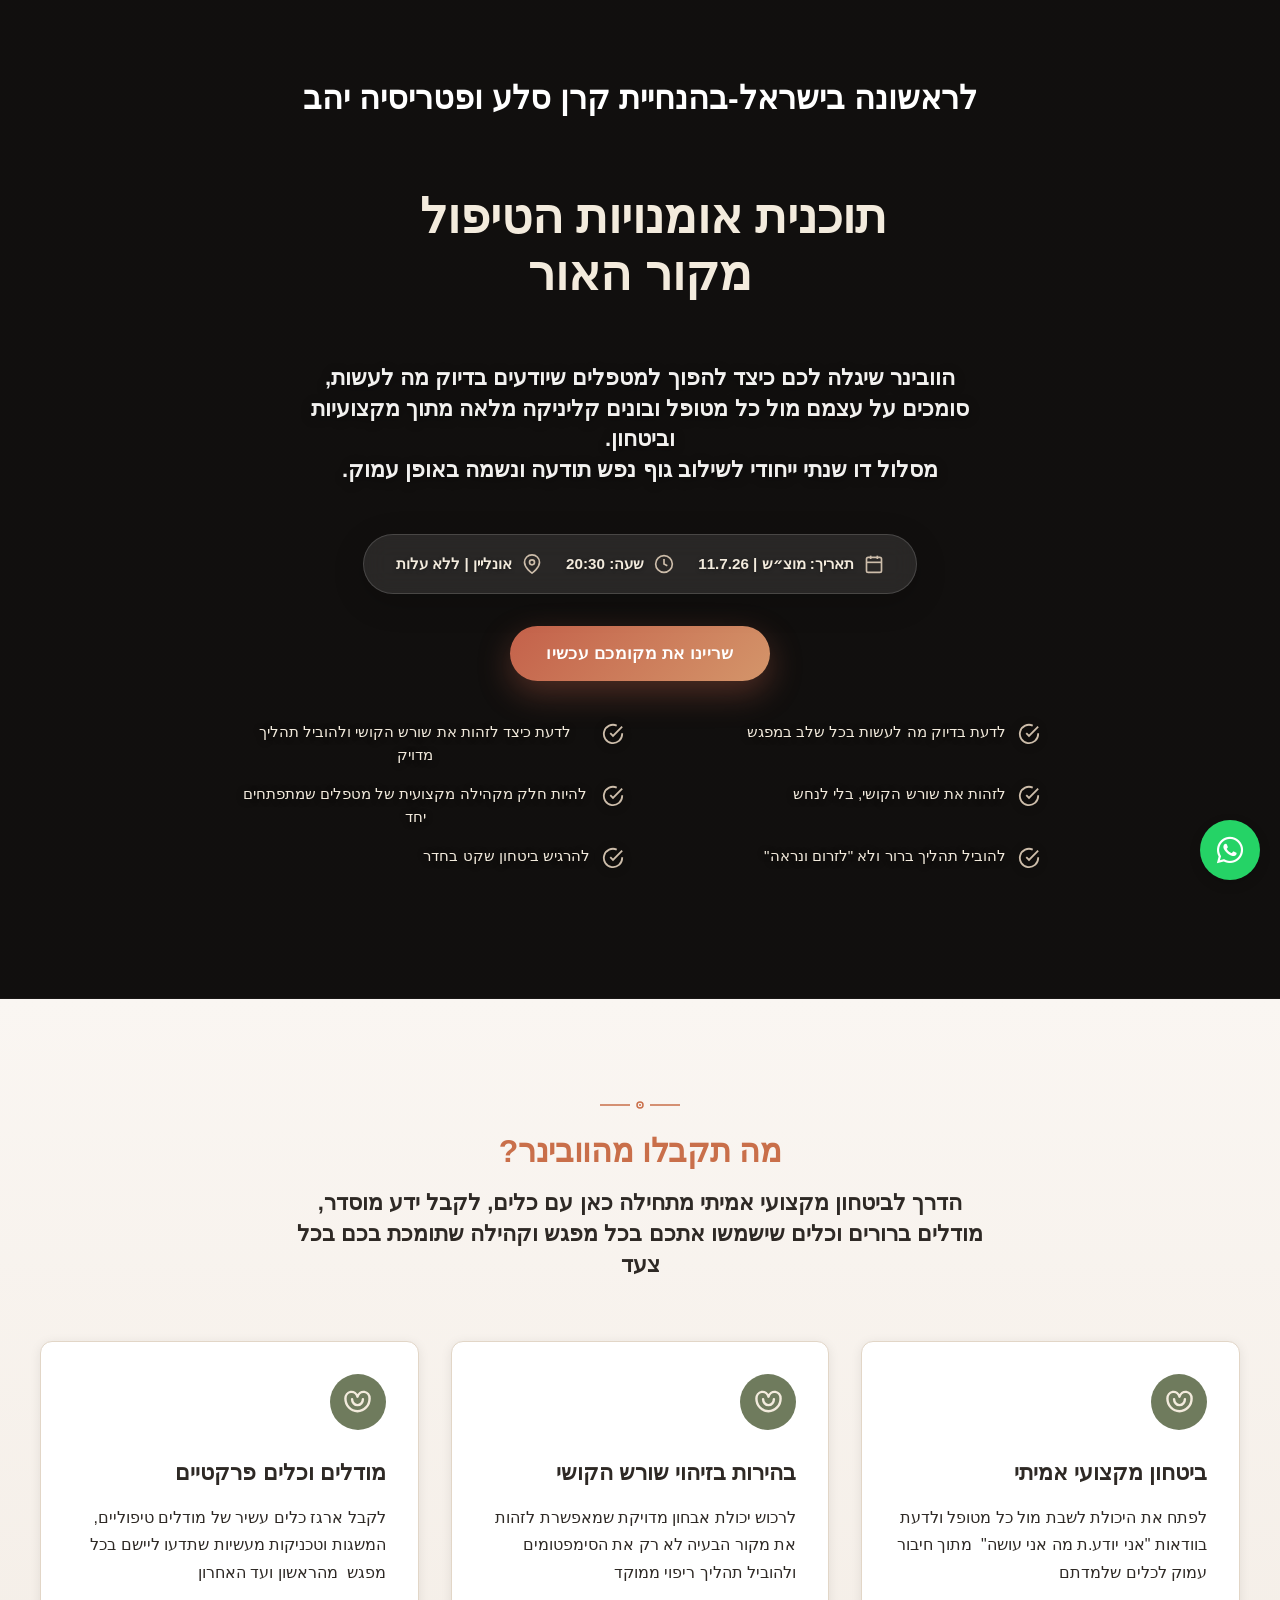
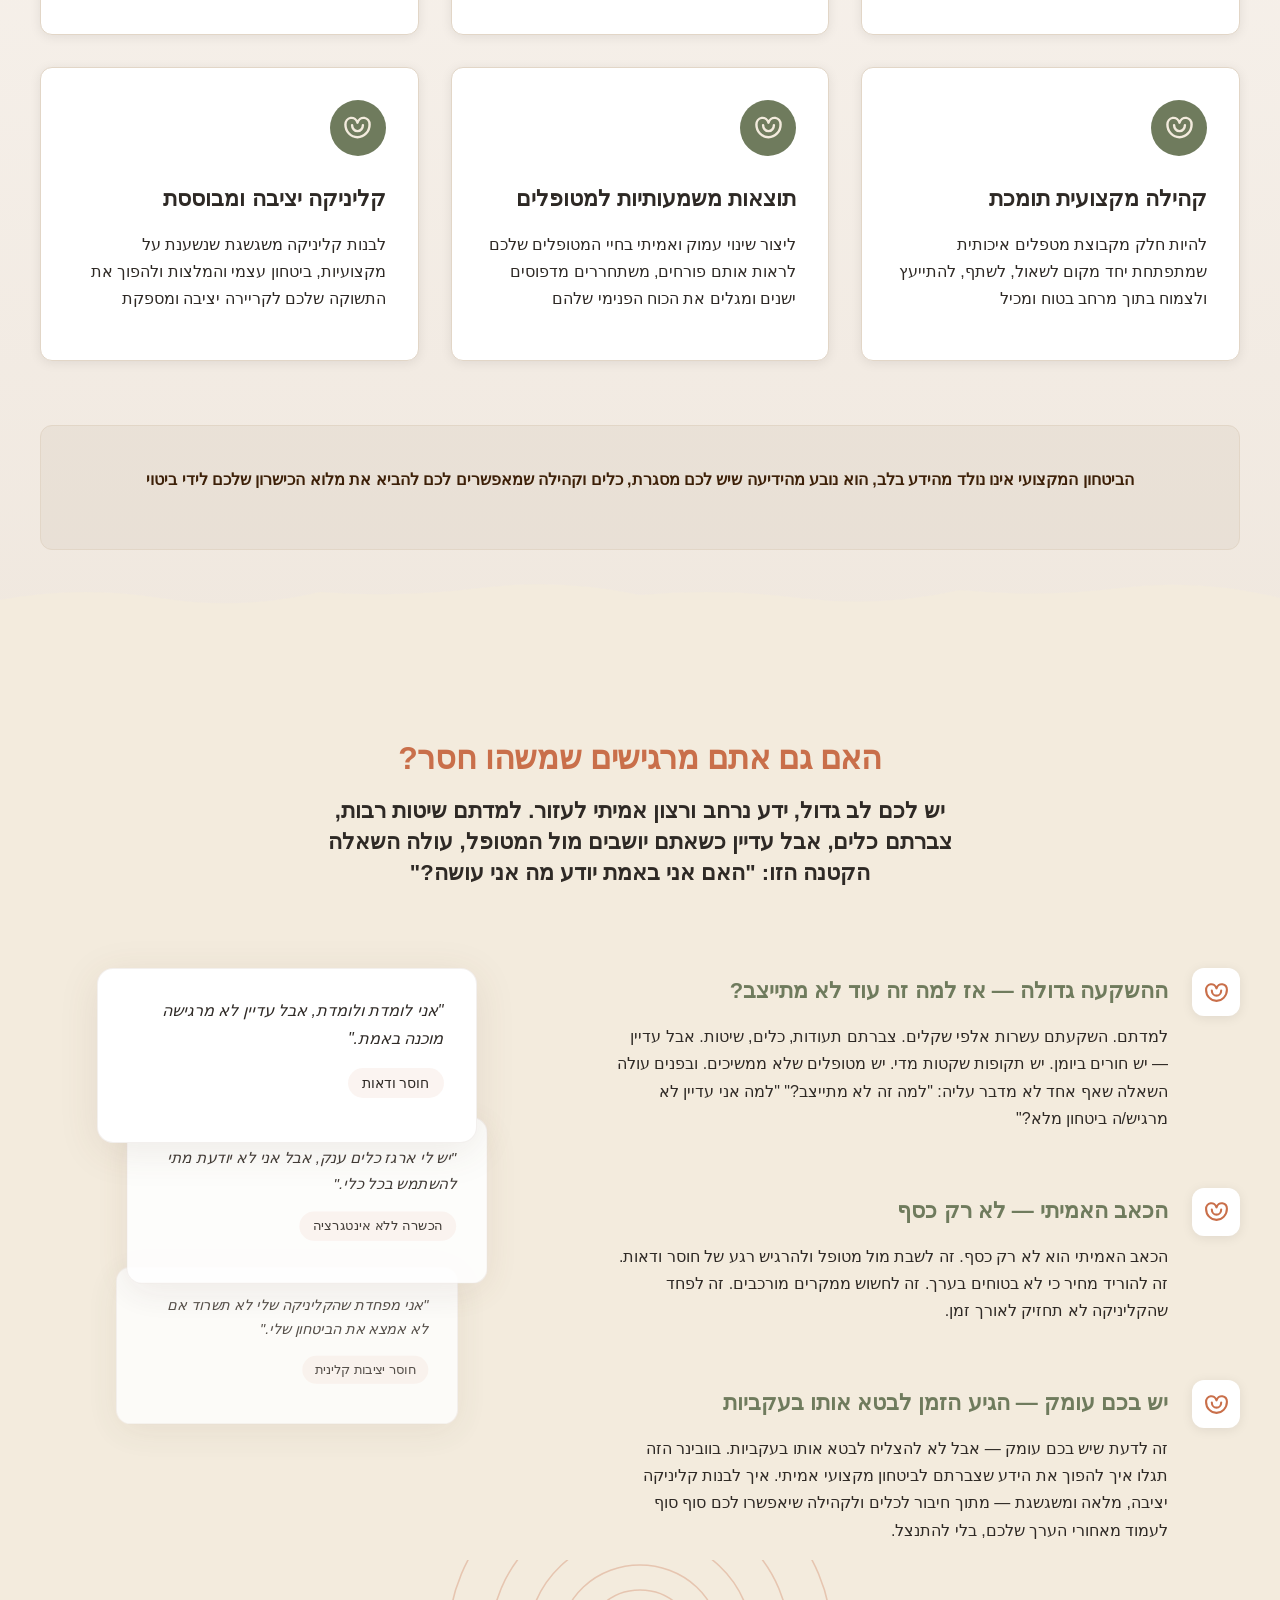
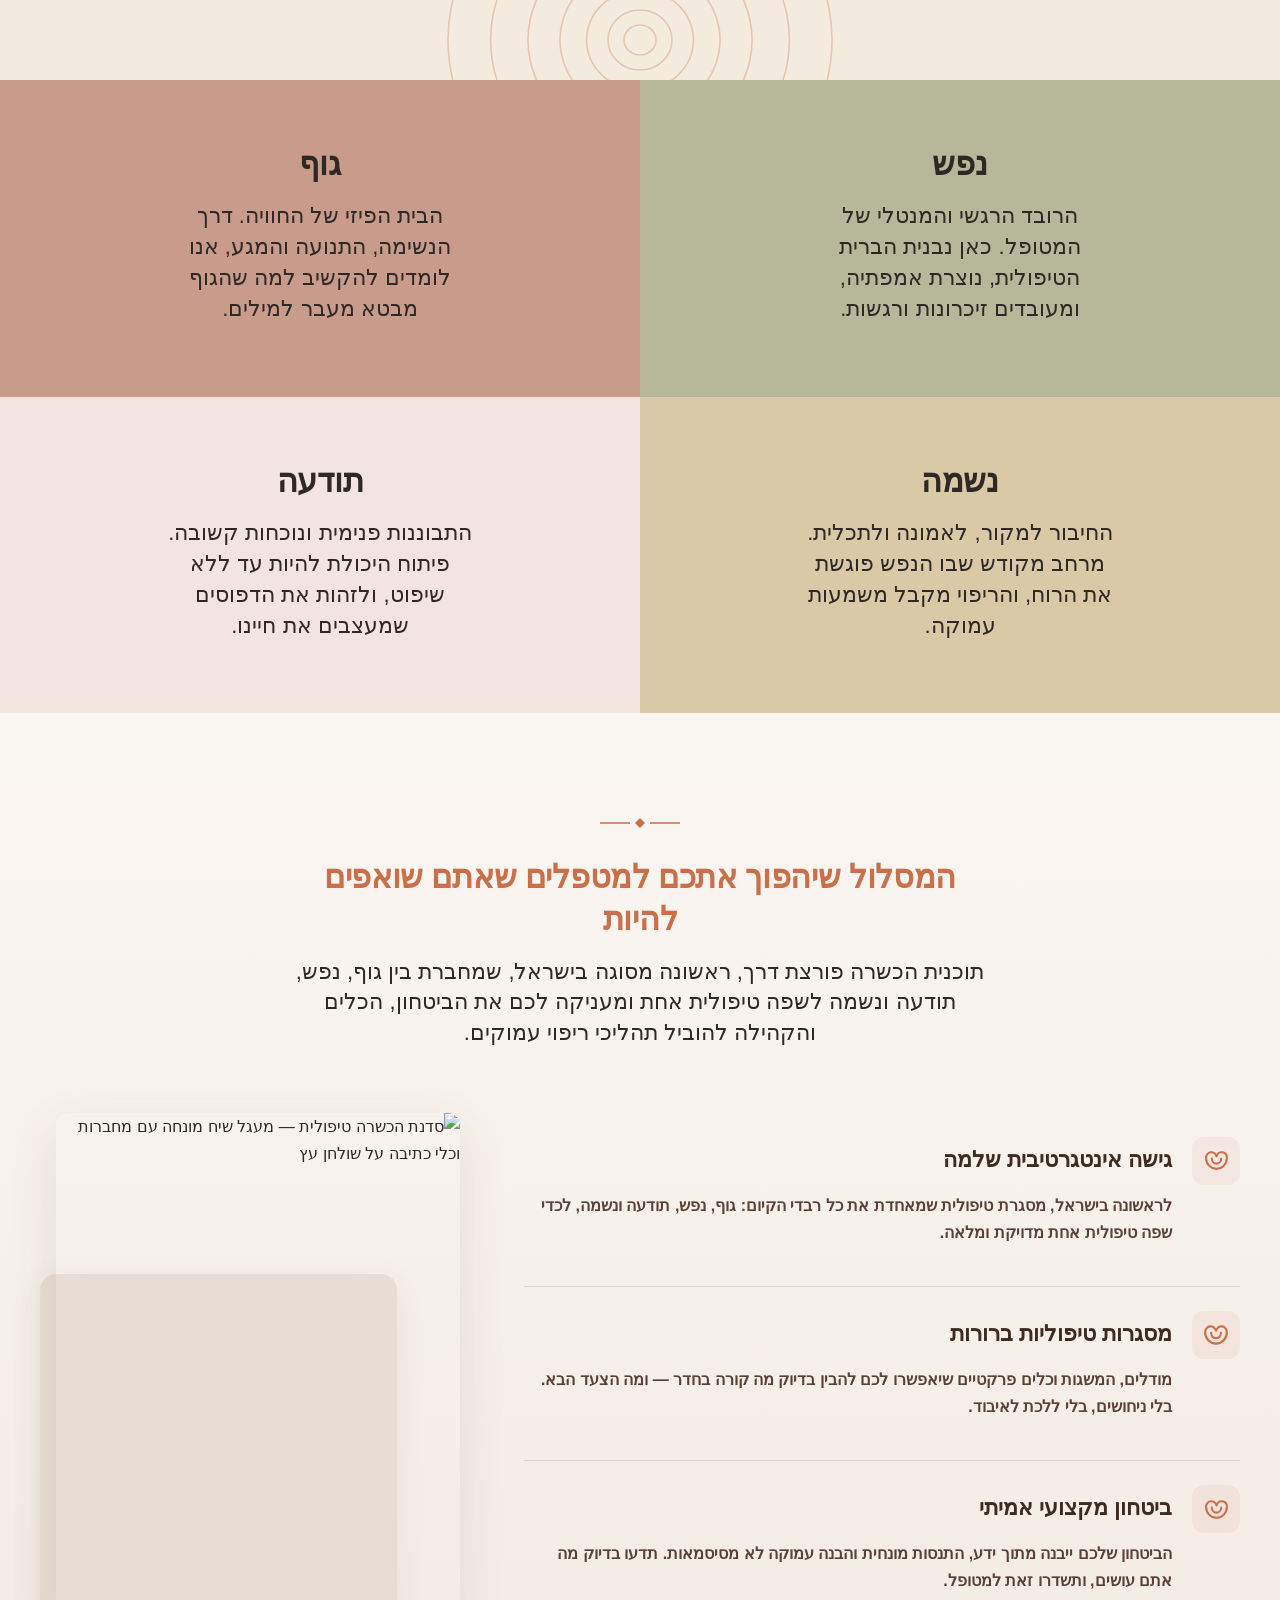
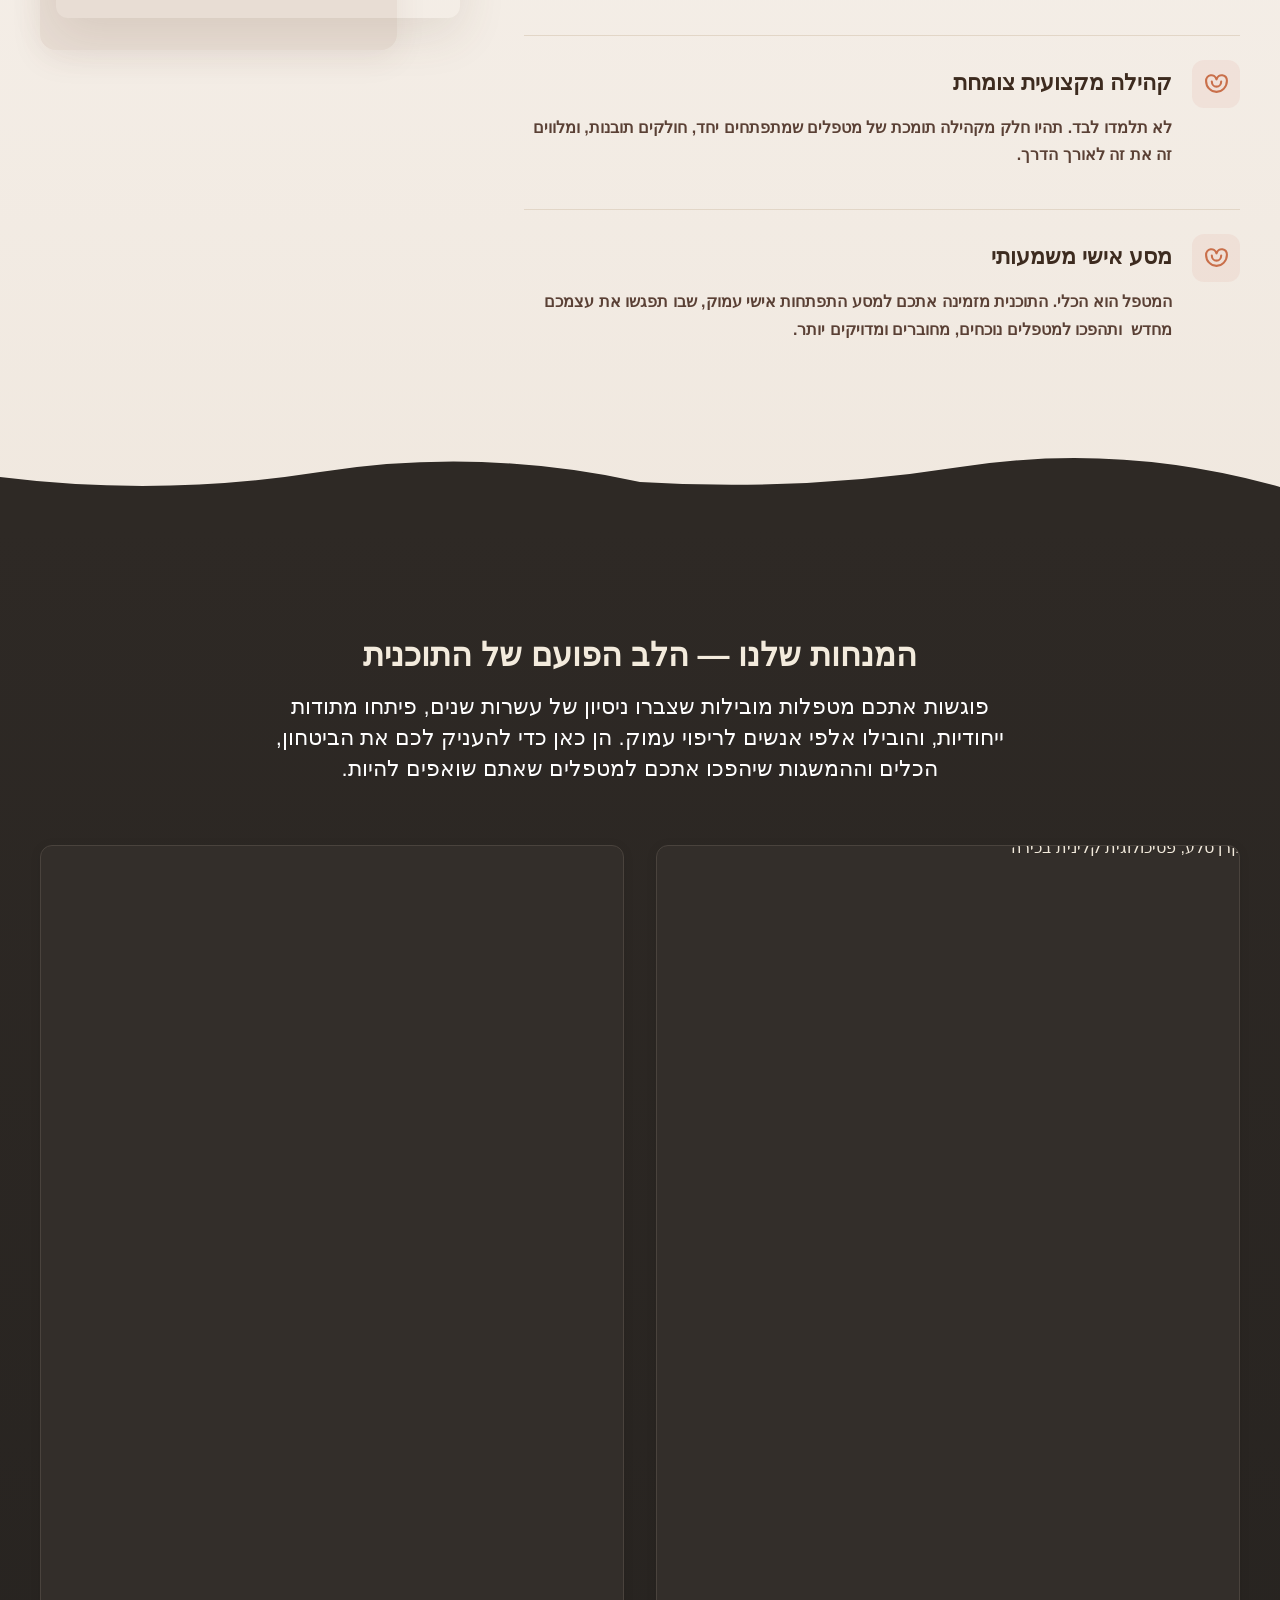
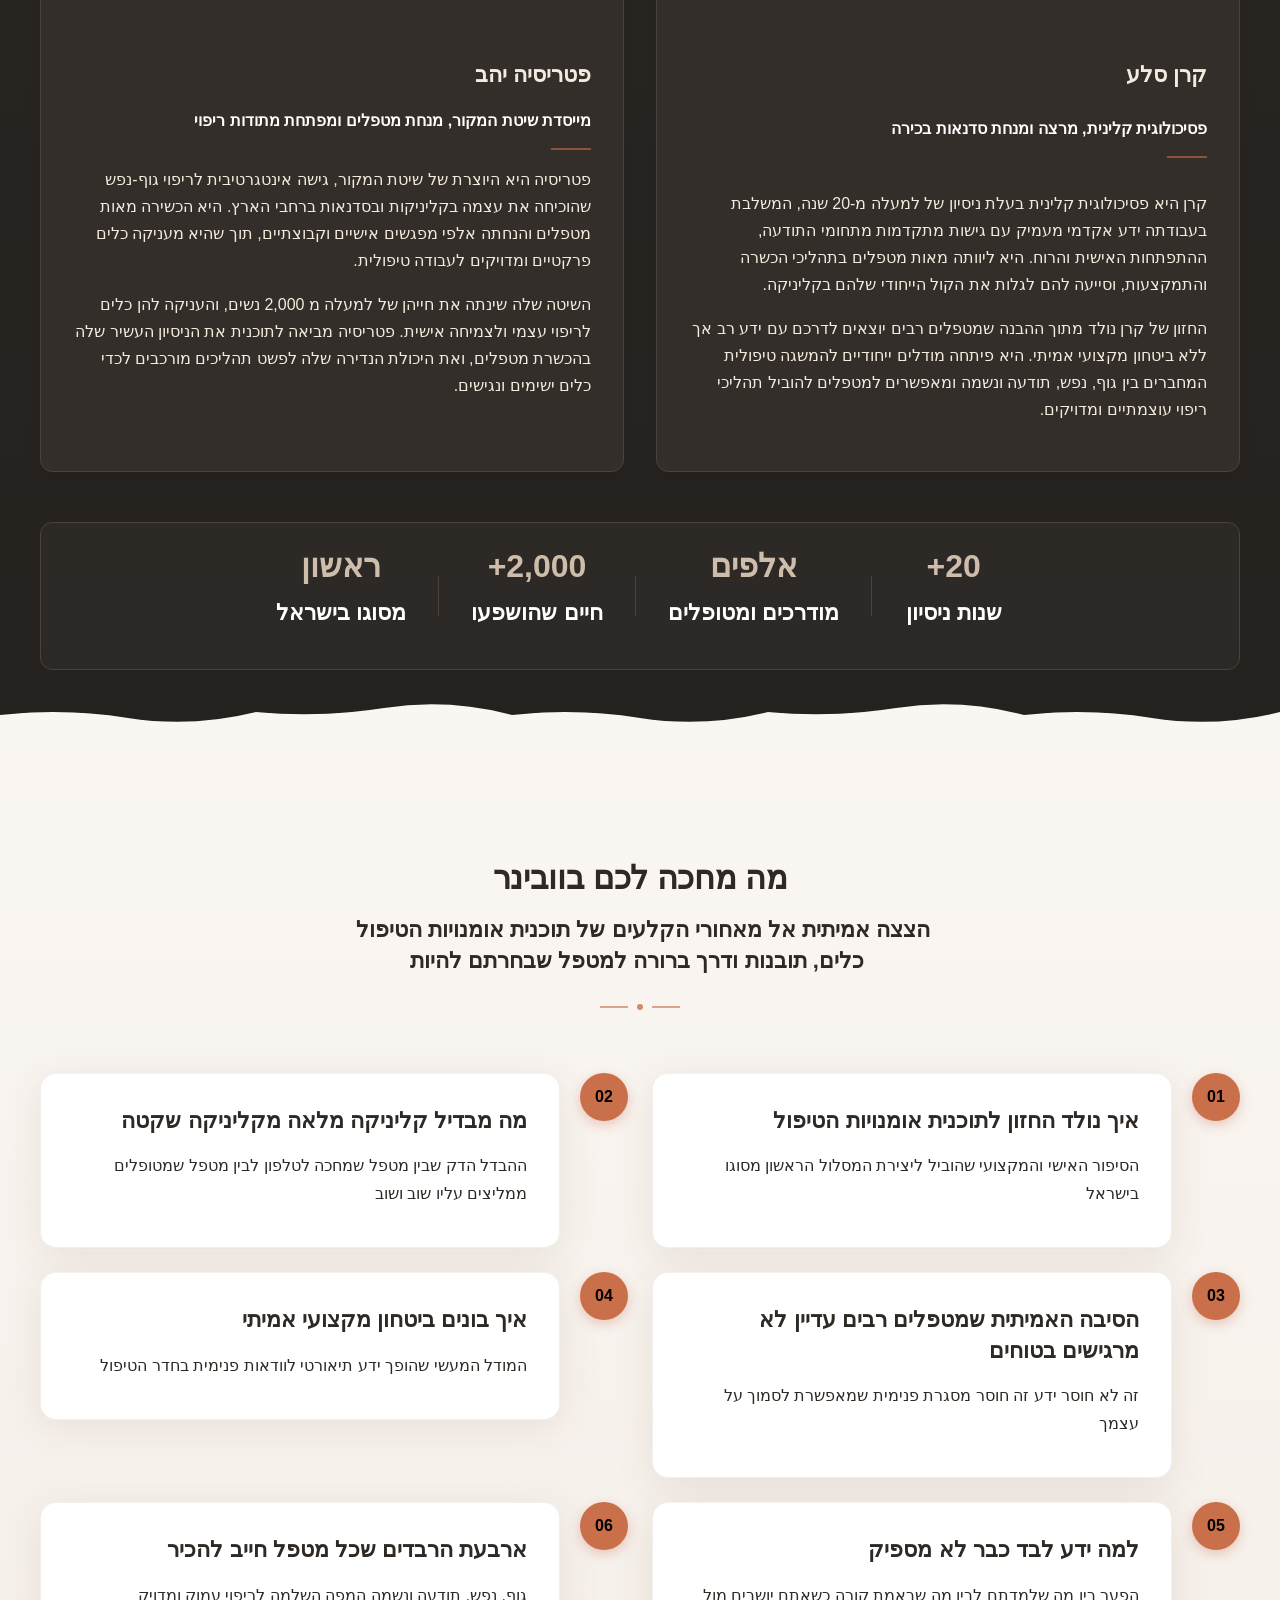
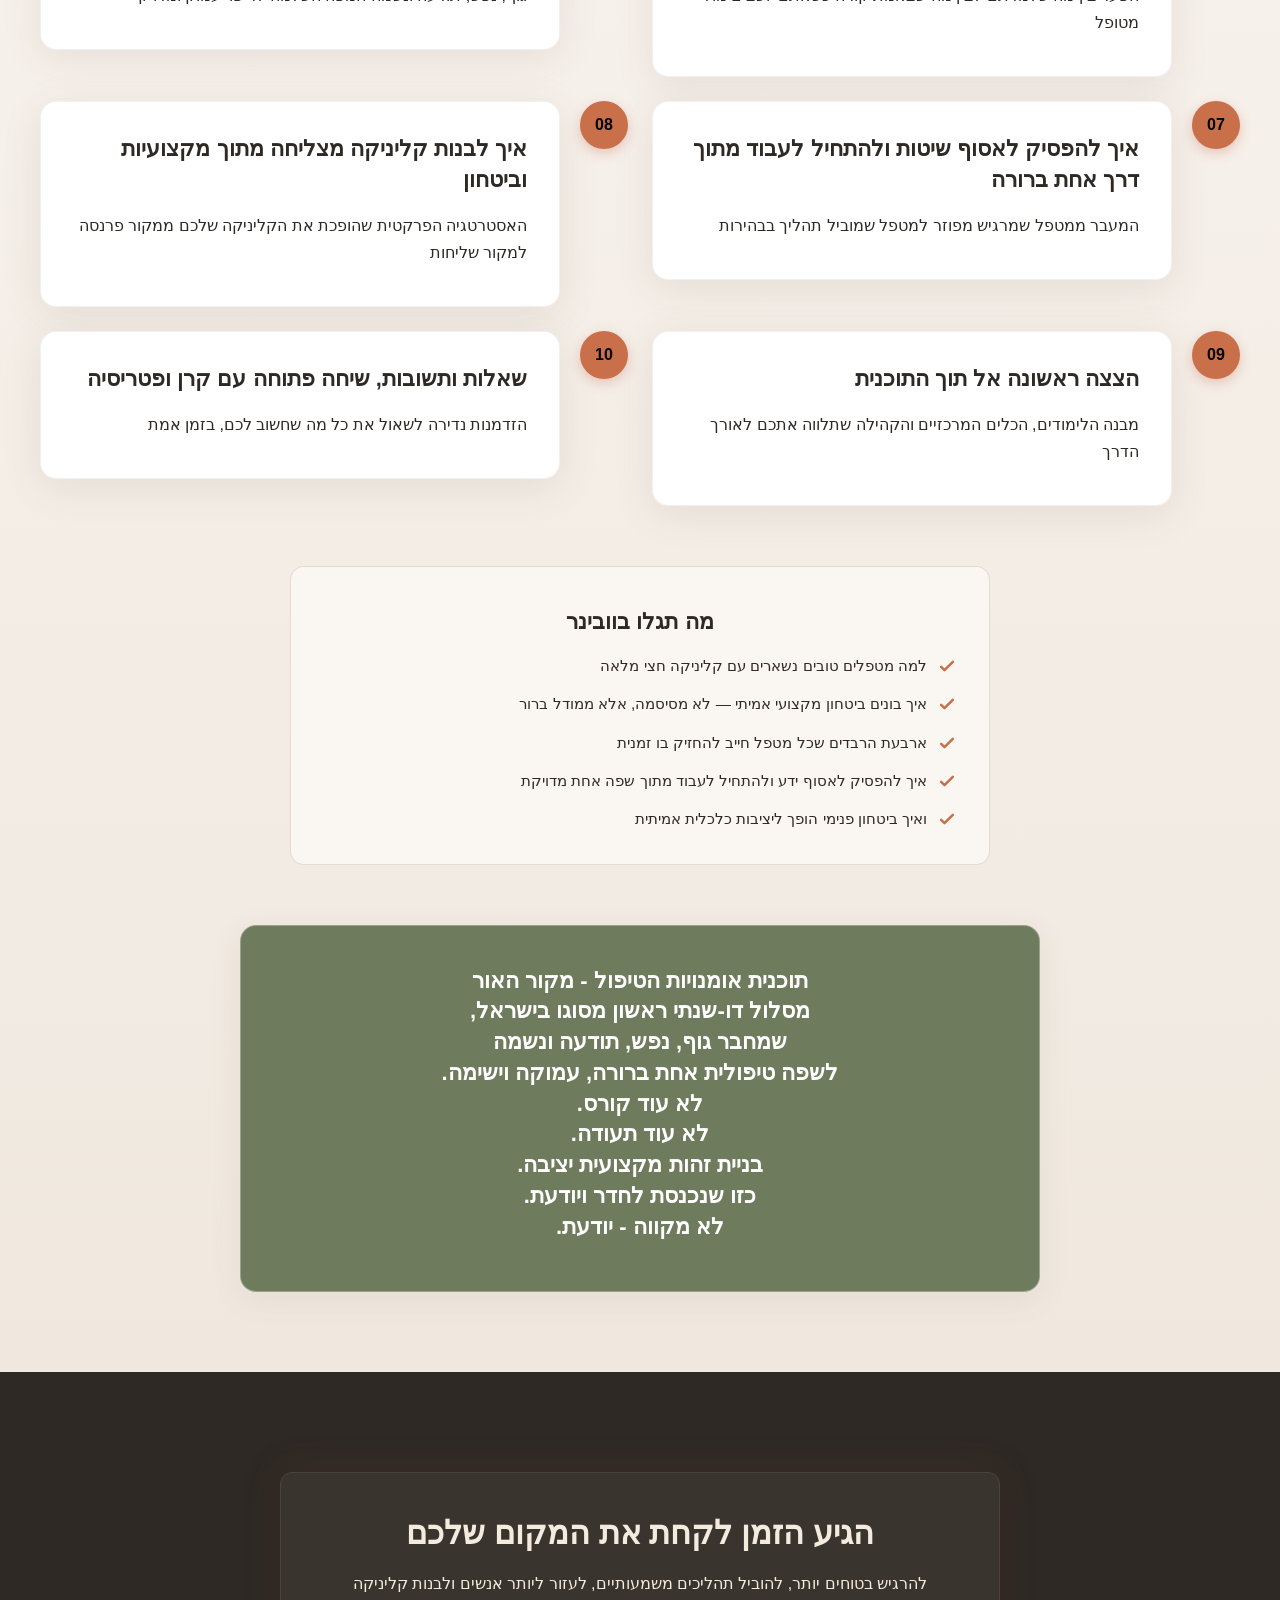
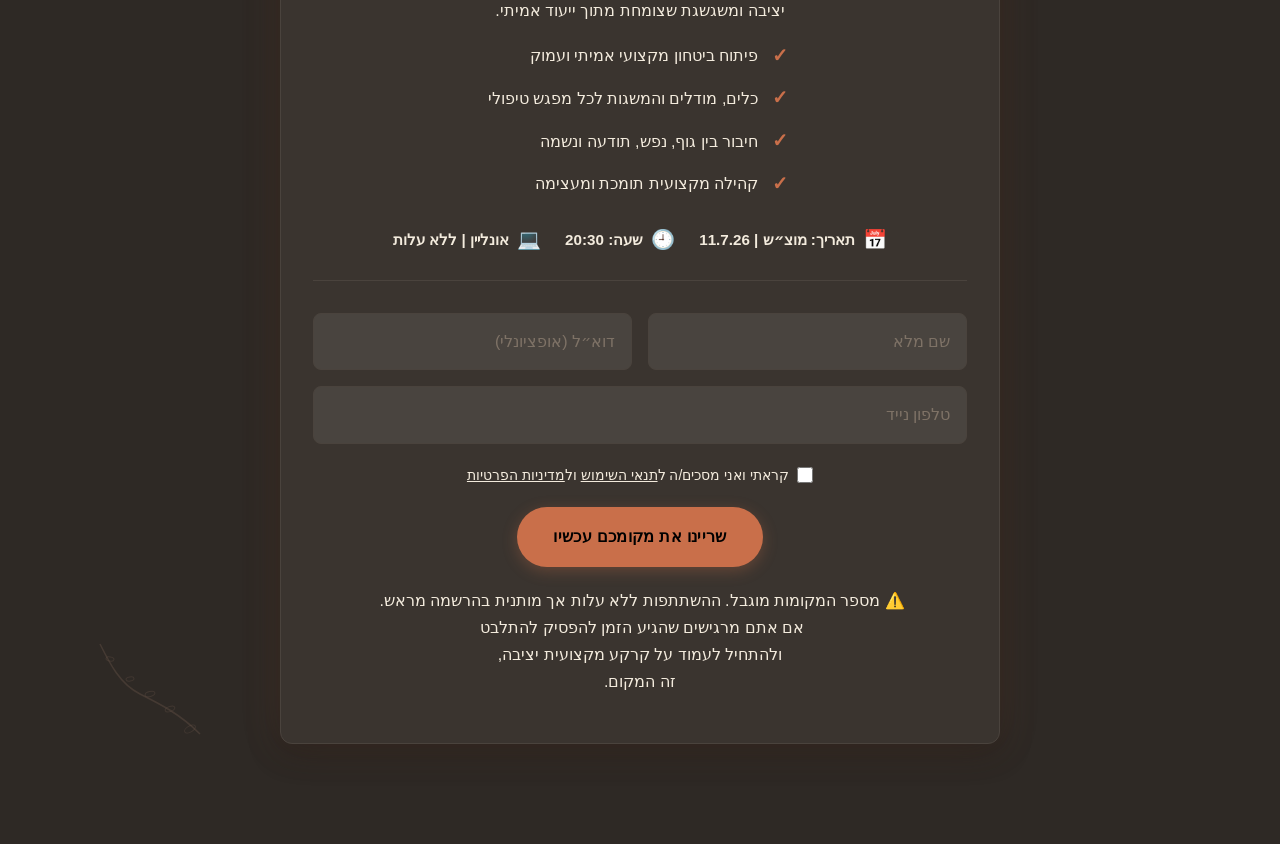
==== commit 036eb08a: "Background sync: Progressive GitHub Sync" ====
--- a/index.html
+++ b/index.html
@@ -1652,33 +1652,27 @@
         <div class="story-split">
             <!-- START Column: Narrative Blocks -->
             <div class="story-narrative">
-                <div class="narrative-block" data-grid-item-index="0">
-                    <div class="narrative-icon-wrapper">
+                <div class="narrative-block" data-grid-item-index="0"><div class="narrative-icon-wrapper">
                         <svg xmlns="http://www.w3.org/2000/svg" aria-hidden="true" role="img" width="25" height="25" viewBox="0 0 24 24" data-icon="tabler:brand-badoo" data-iconify="tabler:brand-badoo" data-element-type="icon" data-element-id="zappy-temp-icon-1781787096330-79yciqp3a" data-icon-type="iconify" data-size-adjusted="true" style="width: 25px; height: 25px; display: inline-block; vertical-align: -0.125em; color: rgb(201, 111, 74); pointer-events: auto; cursor: pointer;" class="iconify iconify--tabler"><g fill="none" stroke="currentColor" stroke-linecap="round" stroke-linejoin="round" stroke-width="2"><path d="M22 9.43C22 15.268 17.523 20 12 20S2 15.338 2 9.5c0-2.667 1.83-5.01 4.322-5.429C8.814 3.653 11.222 5.463 12 8c.768-2.54 3.177-4.354 5.668-3.931C20.163 4.486 22 6.759 22 9.429"></path><path d="M7.5 10c0 2.761 2.015 5 4.5 5s4.5-2.239 4.5-5"></path></g></svg>
                     </div>
                     <div class="narrative-content">
-                        <h3 class="narrative-title" ><span style="color: #2e2925 !important"><span style="color: #6f7b5d !important">האמת שרוב המטפלים לא מדברים עליה</span></span></h3>
-                        <p class="narrative-text">הסיבה שרבים מהמטפלים אינם מצליחים לפרוץ קדימה אינה חוסר כישרון. היא גם לא חוסר רצון. היא חוסר ביטחון מקצועי. הביטחון הזה הוא המנוע השקט שמאפשר להוביל תהליכים, להחזיק מקרים מורכבים, ולגבות את הערך שלכם.</p>
-                    </div>
-                </div>
-                <div class="narrative-block" data-grid-item-index="1">
-                    <div class="narrative-icon-wrapper">
+                        <h3 class="narrative-title"><span style="color: #6f7b5d">ההשקעה גדולה — אז למה זה עוד לא מתייצב?</span></h3>
+                        <p class="narrative-text">למדתם. השקעתם עשרות אלפי שקלים. צברתם תעודות, כלים, שיטות. אבל עדיין — יש חורים ביומן. יש תקופות שקטות מדי. יש מטופלים שלא ממשיכים. ובפנים עולה השאלה שאף אחד לא מדבר עליה: "למה זה לא מתייצב?" "למה אני עדיין לא מרגיש/ה ביטחון מלא?"</p>
+                    </div></div>
+                <div class="narrative-block" data-grid-item-index="1"><div class="narrative-icon-wrapper">
                         <svg xmlns="http://www.w3.org/2000/svg" aria-hidden="true" role="img" width="25" height="25" viewBox="0 0 24 24" data-icon="tabler:brand-badoo" data-iconify="tabler:brand-badoo" data-element-type="icon" data-element-id="zappy-temp-icon-1781787086713-x695472jg" data-icon-type="iconify" data-size-adjusted="true" style="width: 25px; height: 25px; display: inline-block; vertical-align: -0.125em; color: rgb(201, 111, 74); pointer-events: auto; cursor: pointer;" class="iconify iconify--tabler"><g fill="none" stroke="currentColor" stroke-linecap="round" stroke-linejoin="round" stroke-width="2"><path d="M22 9.43C22 15.268 17.523 20 12 20S2 15.338 2 9.5c0-2.667 1.83-5.01 4.322-5.429C8.814 3.653 11.222 5.463 12 8c.768-2.54 3.177-4.354 5.668-3.931C20.163 4.486 22 6.759 22 9.429"></path><path d="M7.5 10c0 2.761 2.015 5 4.5 5s4.5-2.239 4.5-5"></path></g></svg>
                     </div>
                     <div class="narrative-content">
-                        <h3 class="narrative-title" ><span style="color: #6f7b5d !important">ידע מפוזר לא יוצר ודאות</span></h3>
-                        <p class="narrative-text" >קורסים, סדנאות, שיטות צברתם המון ידע. אבל כשהוא נשאר מפורק ומפוזר, הוא לא הופך לוודאות. בלי מסגרת אינטגרטיבית אחת שמחברת בין גוף, נפש, תודעה ונשמה, קשה לדעת בדיוק מה לעשות בכל מפגש.</p>
-                    </div>
-                </div>
-                <div class="narrative-block" data-grid-item-index="2">
-                    <div class="narrative-icon-wrapper">
+                        <h3 class="narrative-title"><span style="color: #6f7b5d">הכאב האמיתי — לא רק כסף</span></h3>
+                        <p class="narrative-text">הכאב האמיתי הוא לא רק כסף. זה לשבת מול מטופל ולהרגיש רגע של חוסר ודאות. זה להוריד מחיר כי לא בטוחים בערך. זה לחשוש ממקרים מורכבים. זה לפחד שהקליניקה לא תחזיק לאורך זמן.</p>
+                    </div></div>
+                <div class="narrative-block" data-grid-item-index="2"><div class="narrative-icon-wrapper">
                         <svg xmlns="http://www.w3.org/2000/svg" aria-hidden="true" role="img" width="25" height="25" viewBox="0 0 24 24" data-icon="tabler:brand-badoo" data-iconify="tabler:brand-badoo" data-element-type="icon" data-element-id="zappy-temp-icon-1781787077098-ckyk7p9xl" data-icon-type="iconify" data-size-adjusted="true" style="width: 25px; height: 25px; display: inline-block; vertical-align: -0.125em; color: rgb(201, 111, 74); pointer-events: auto; cursor: pointer;" class="iconify iconify--tabler"><g fill="none" stroke="currentColor" stroke-linecap="round" stroke-linejoin="round" stroke-width="2"><path d="M22 9.43C22 15.268 17.523 20 12 20S2 15.338 2 9.5c0-2.667 1.83-5.01 4.322-5.429C8.814 3.653 11.222 5.463 12 8c.768-2.54 3.177-4.354 5.668-3.931C20.163 4.486 22 6.759 22 9.429"></path><path d="M7.5 10c0 2.761 2.015 5 4.5 5s4.5-2.239 4.5-5"></path></g></svg>
                     </div>
                     <div class="narrative-content">
-                        <h3 class="narrative-title" ><span style="color: #2e2925 !important"><span style="color: #6f7b5d !important">המחיר של היעדר דרך אחידה</span></span></h3>
-                        <p class="narrative-text">ללא נתיב ברור, הקליניקה נשארת תלויה ברגעים של השראה. המטופלים חשים את חוסר הוודאות, האמון נפגע, והצמיחה המקצועית נעצרת. התוצאה: קליניקה לא יציבה, תמחור חסר ביטחון, ופספוס של ריפוי עמוק באמת.</p>
-                    </div>
-                </div>
+                        <h3 class="narrative-title"><span style="color: #6f7b5d">יש בכם עומק — הגיע הזמן לבטא אותו בעקביות</span></h3>
+                        <p class="narrative-text">זה לדעת שיש בכם עומק — אבל לא להצליח לבטא אותו בעקביות. בוובינר הזה תגלו איך להפוך את הידע שצברתם לביטחון מקצועי אמיתי. איך לבנות קליניקה יציבה, מלאה ומשגשגת — מתוך חיבור לכלים ולקהילה שיאפשרו לכם סוף סוף לעמוד מאחורי הערך שלכם, בלי להתנצל.</p>
+                    </div></div>
             </div>
 
             <!-- END Column: Stacked Insight Cards -->
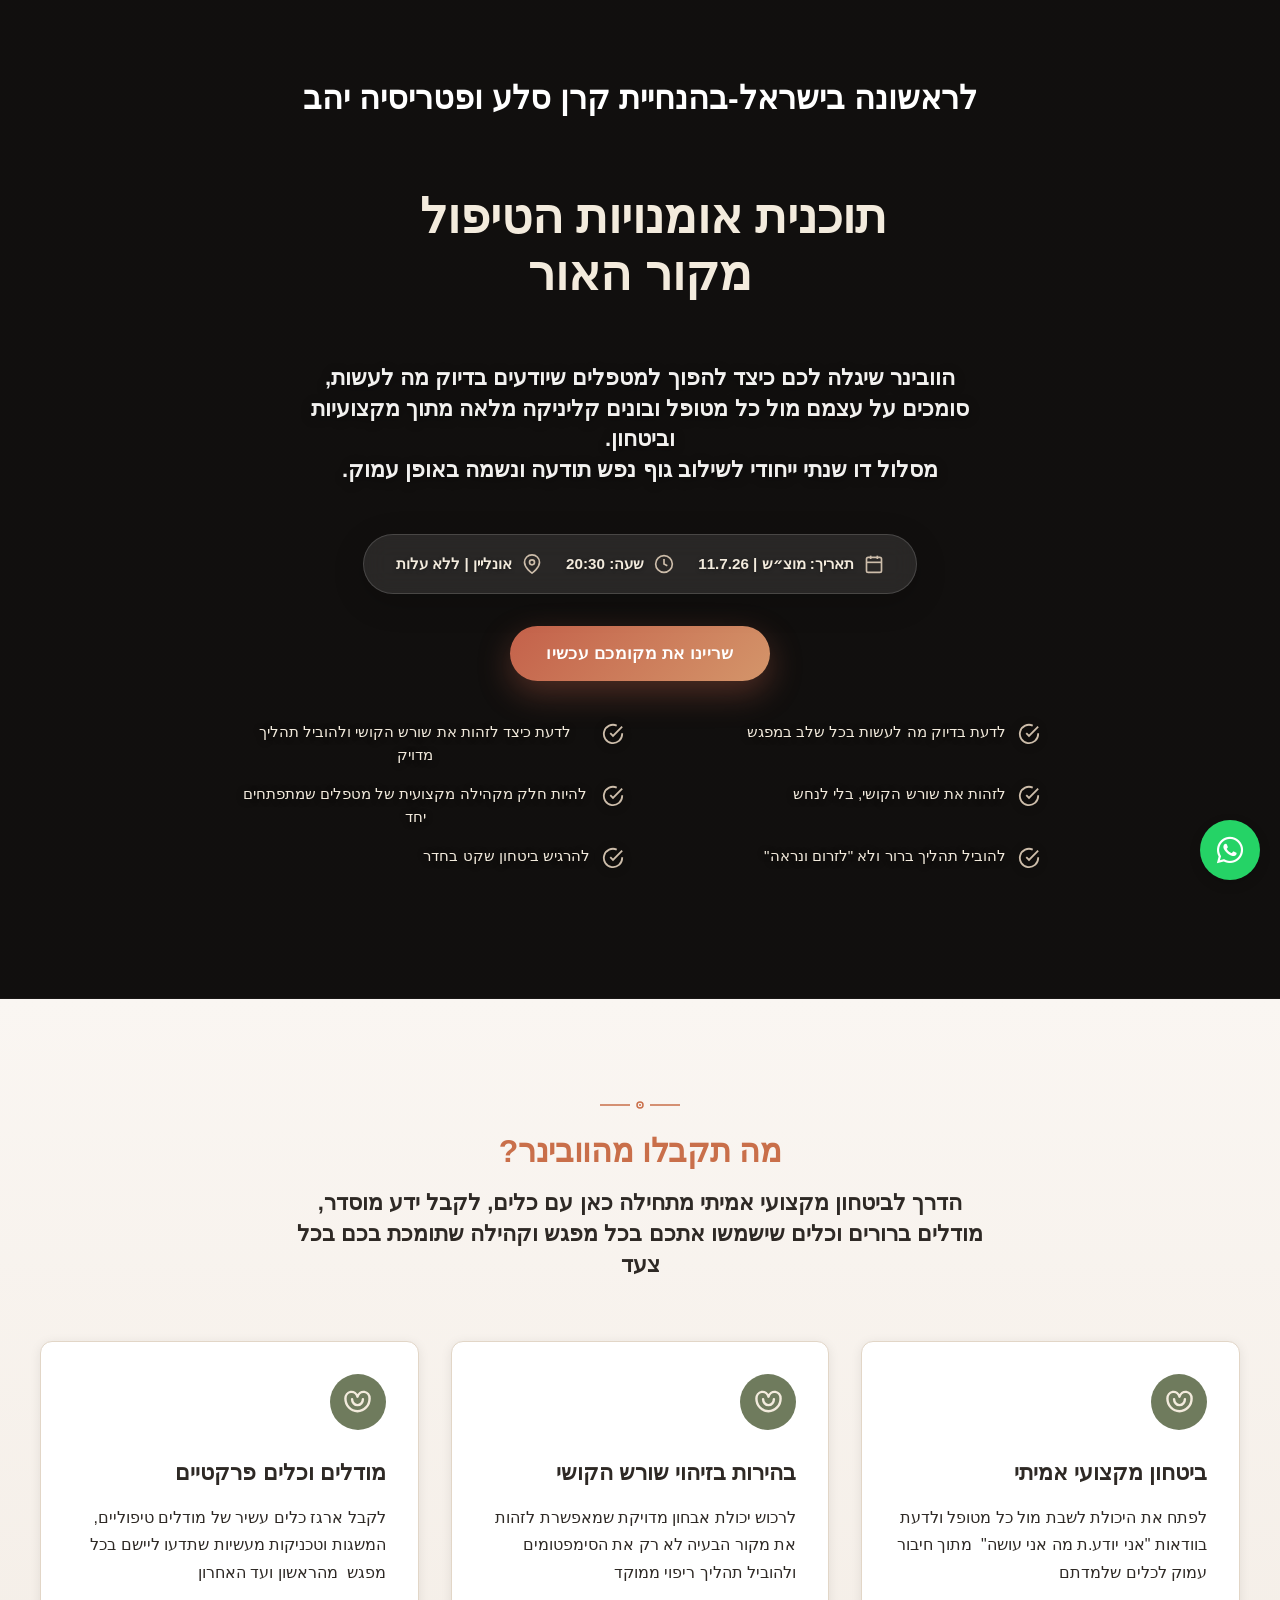
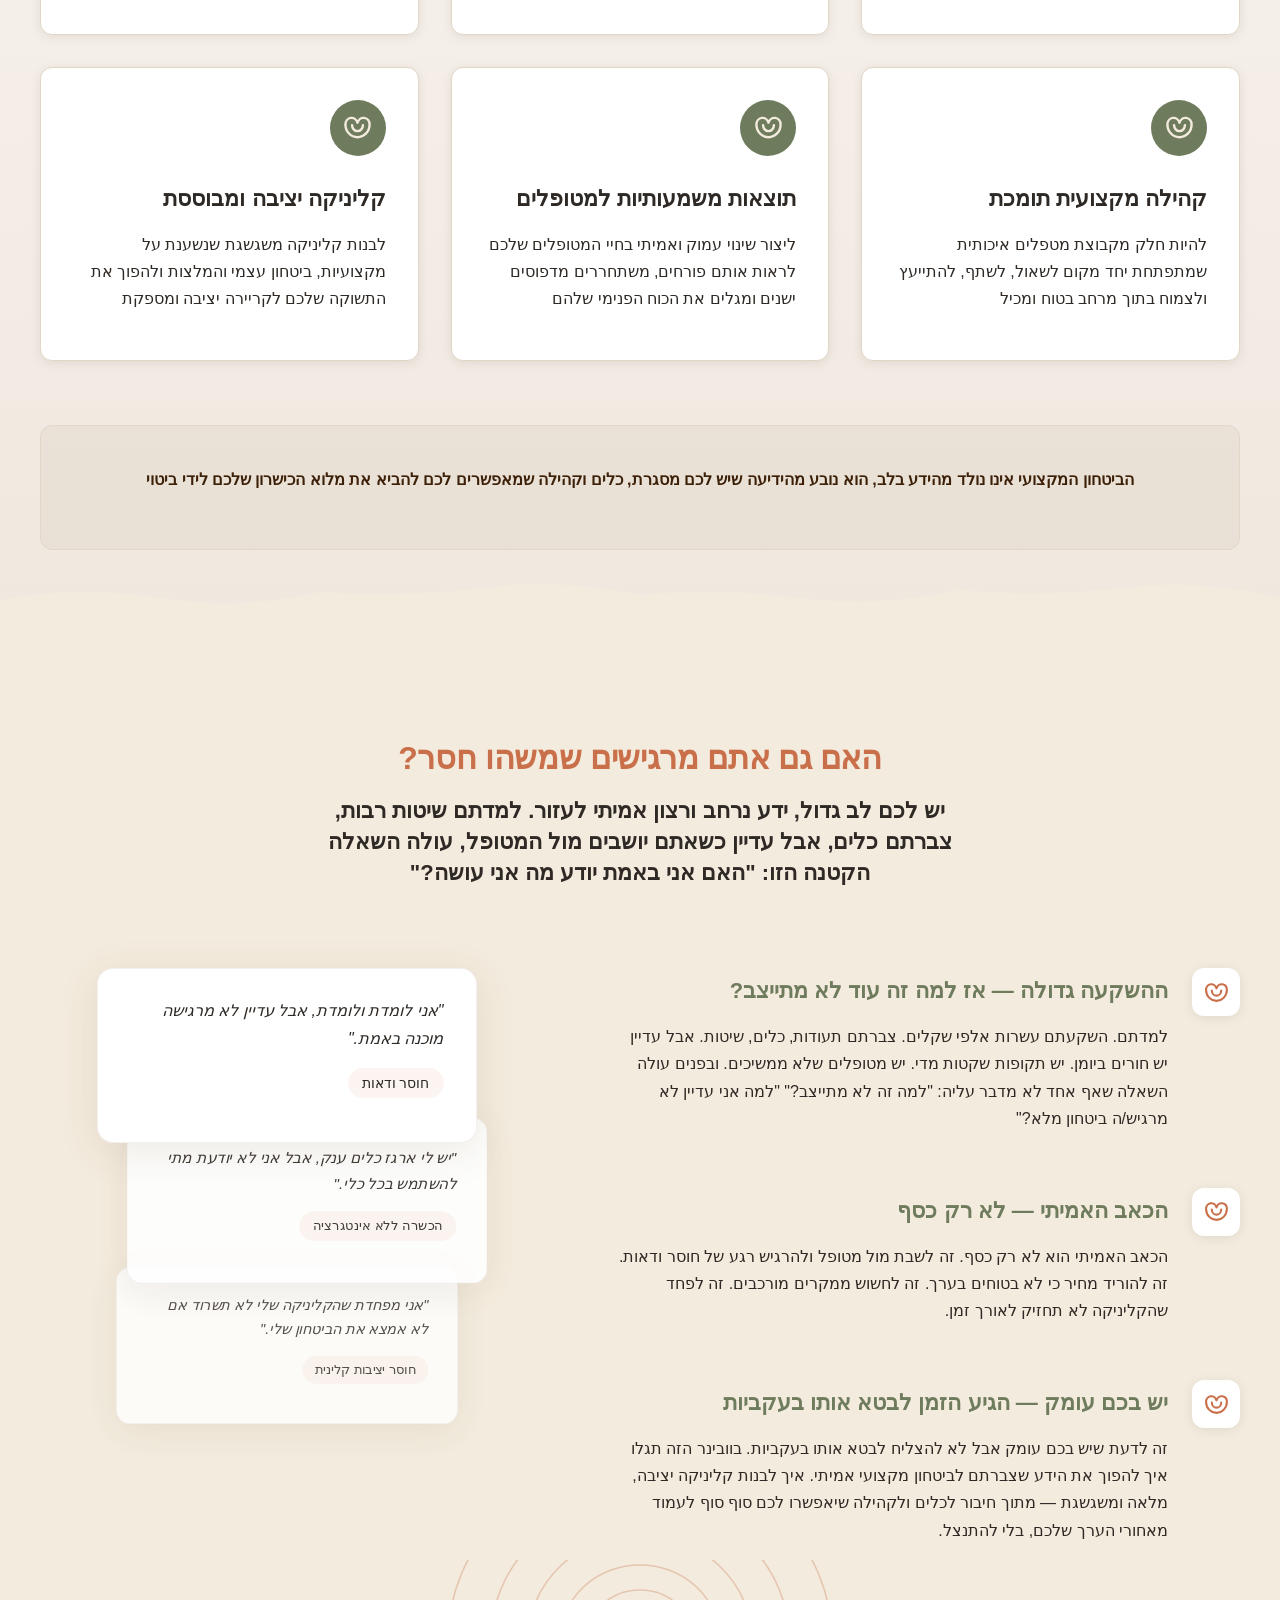
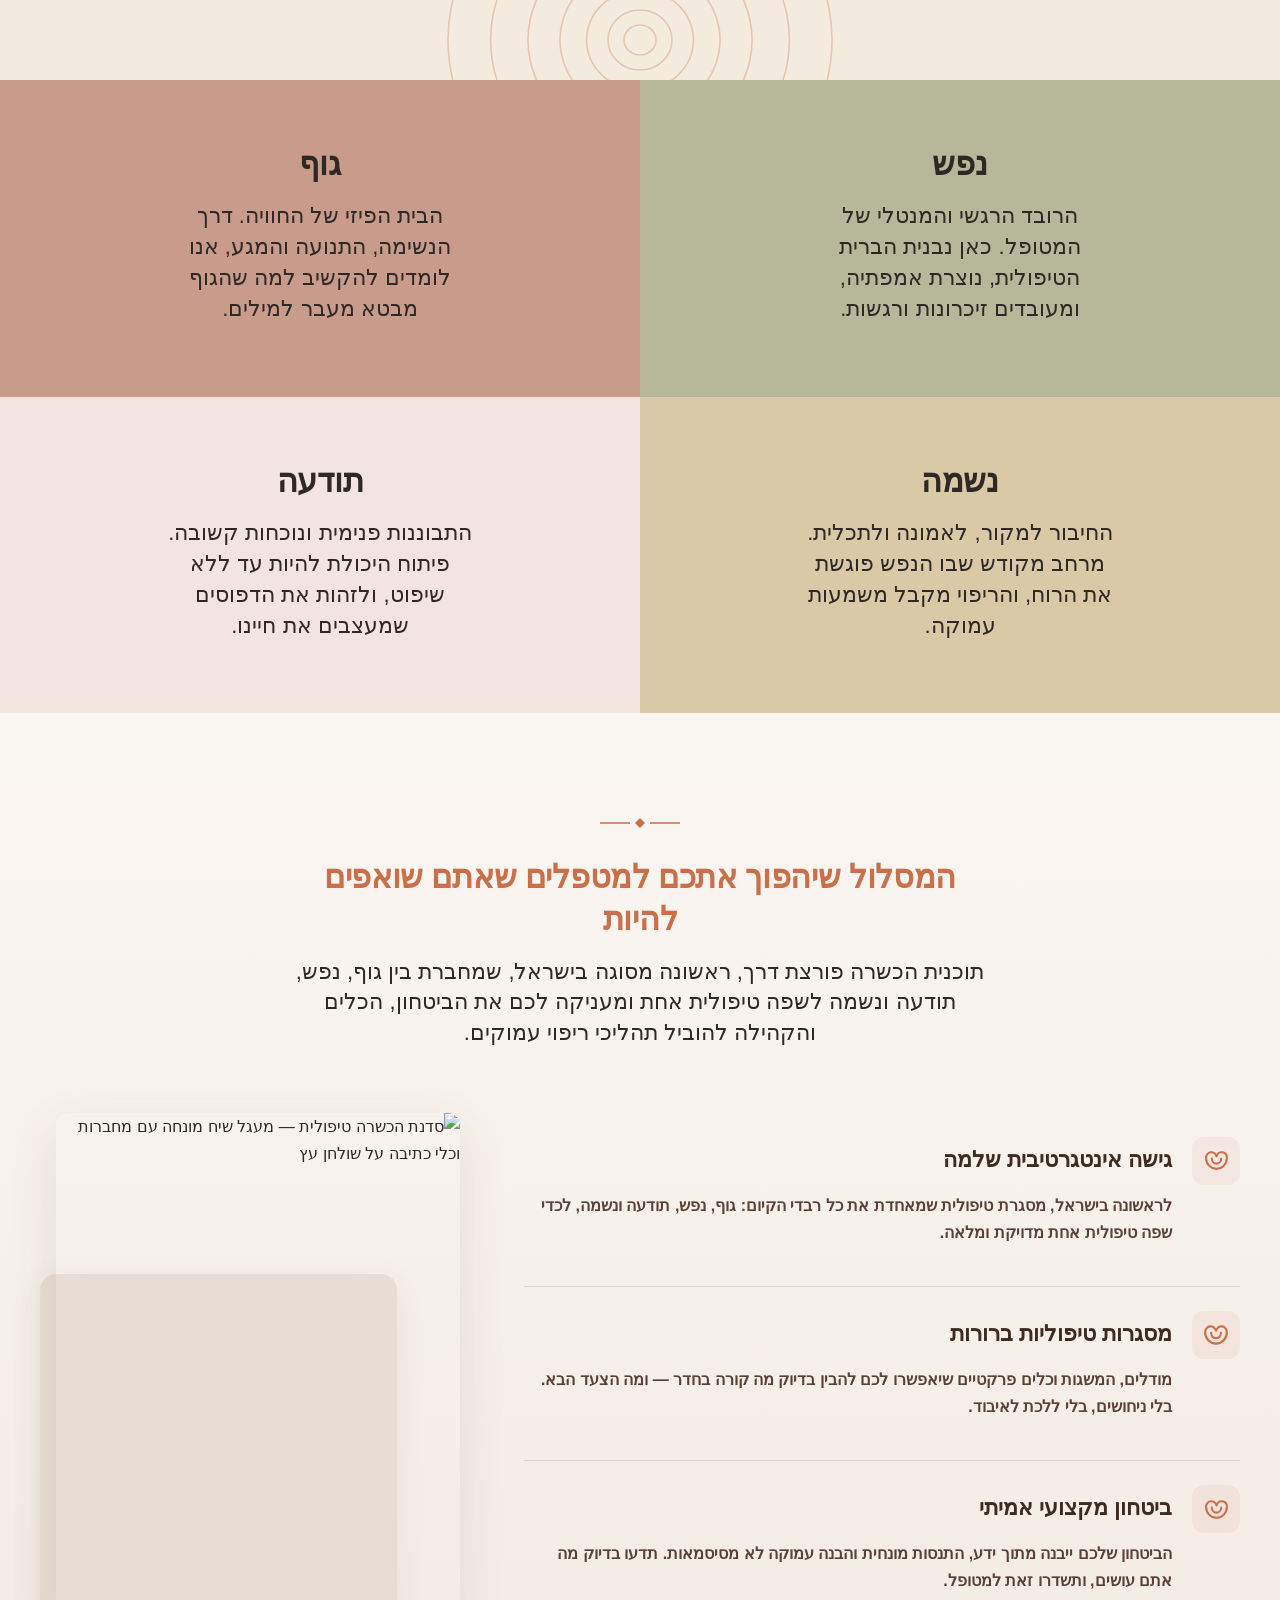
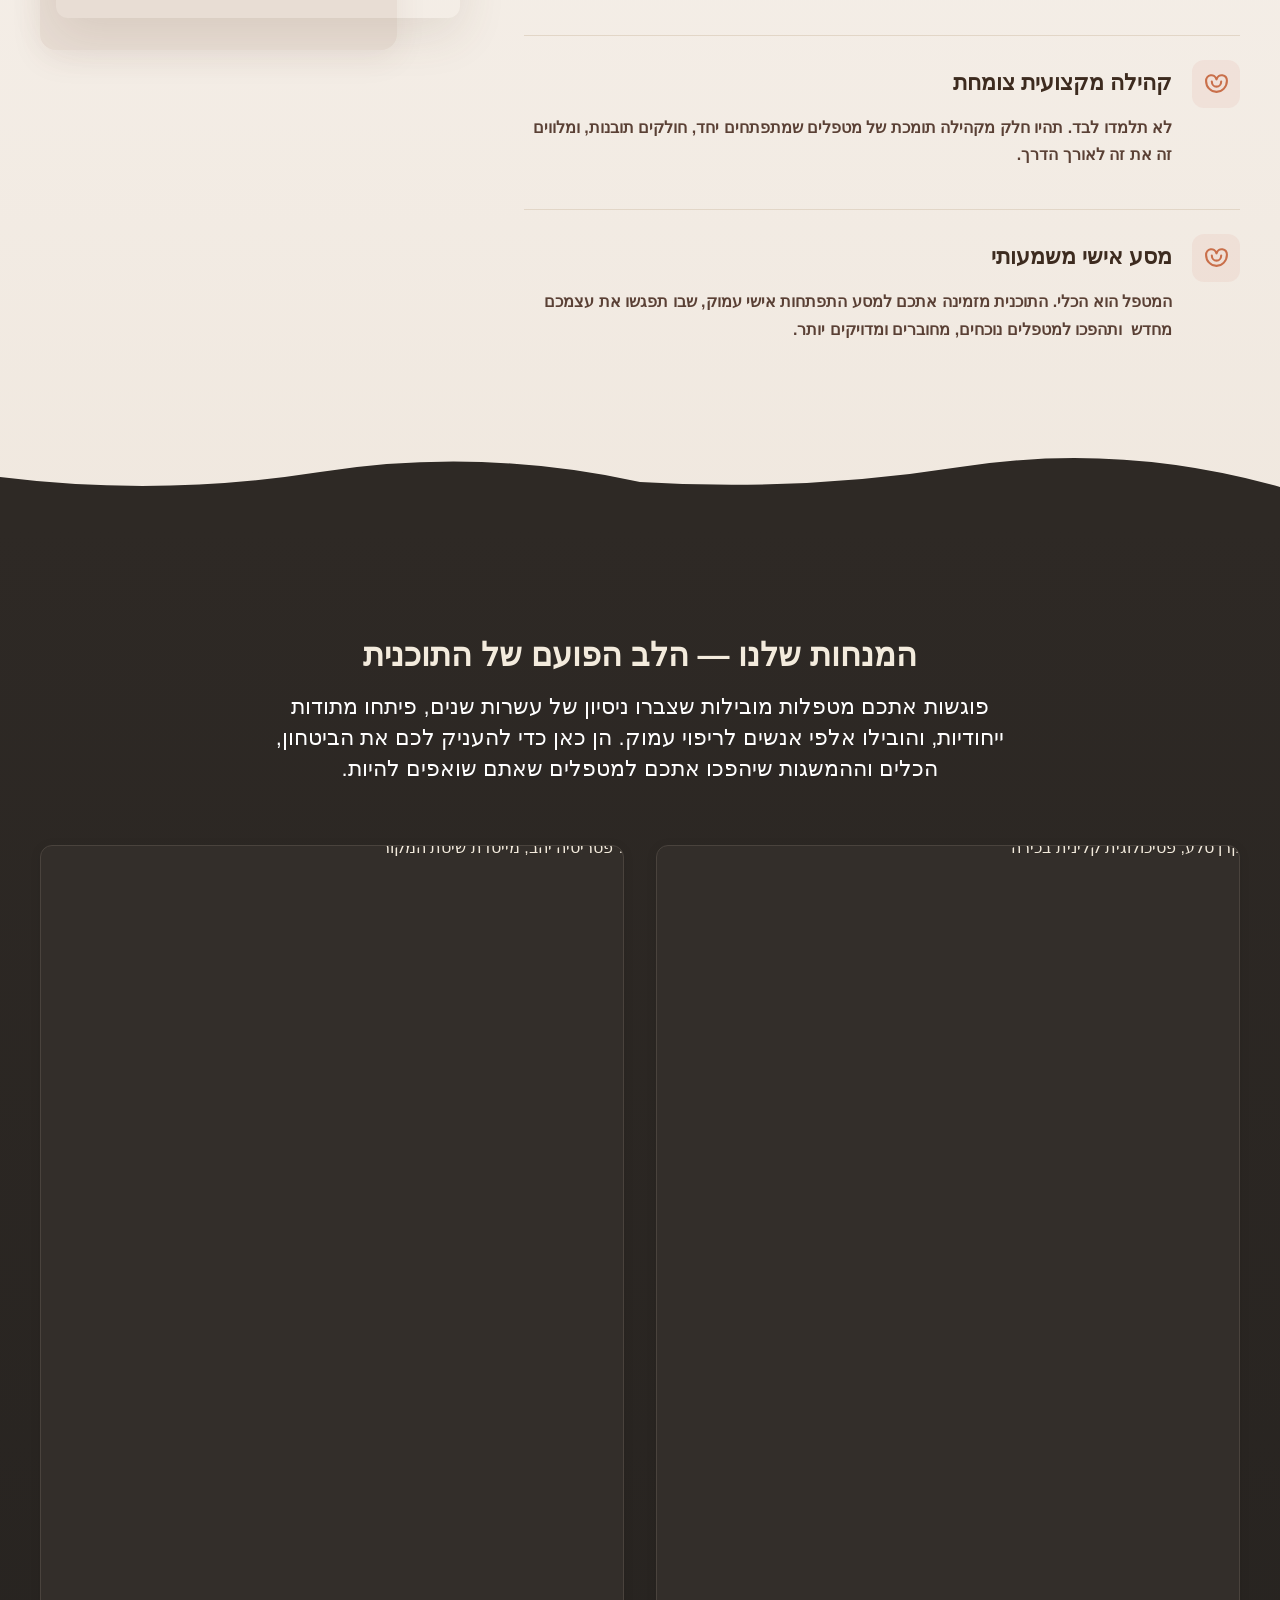
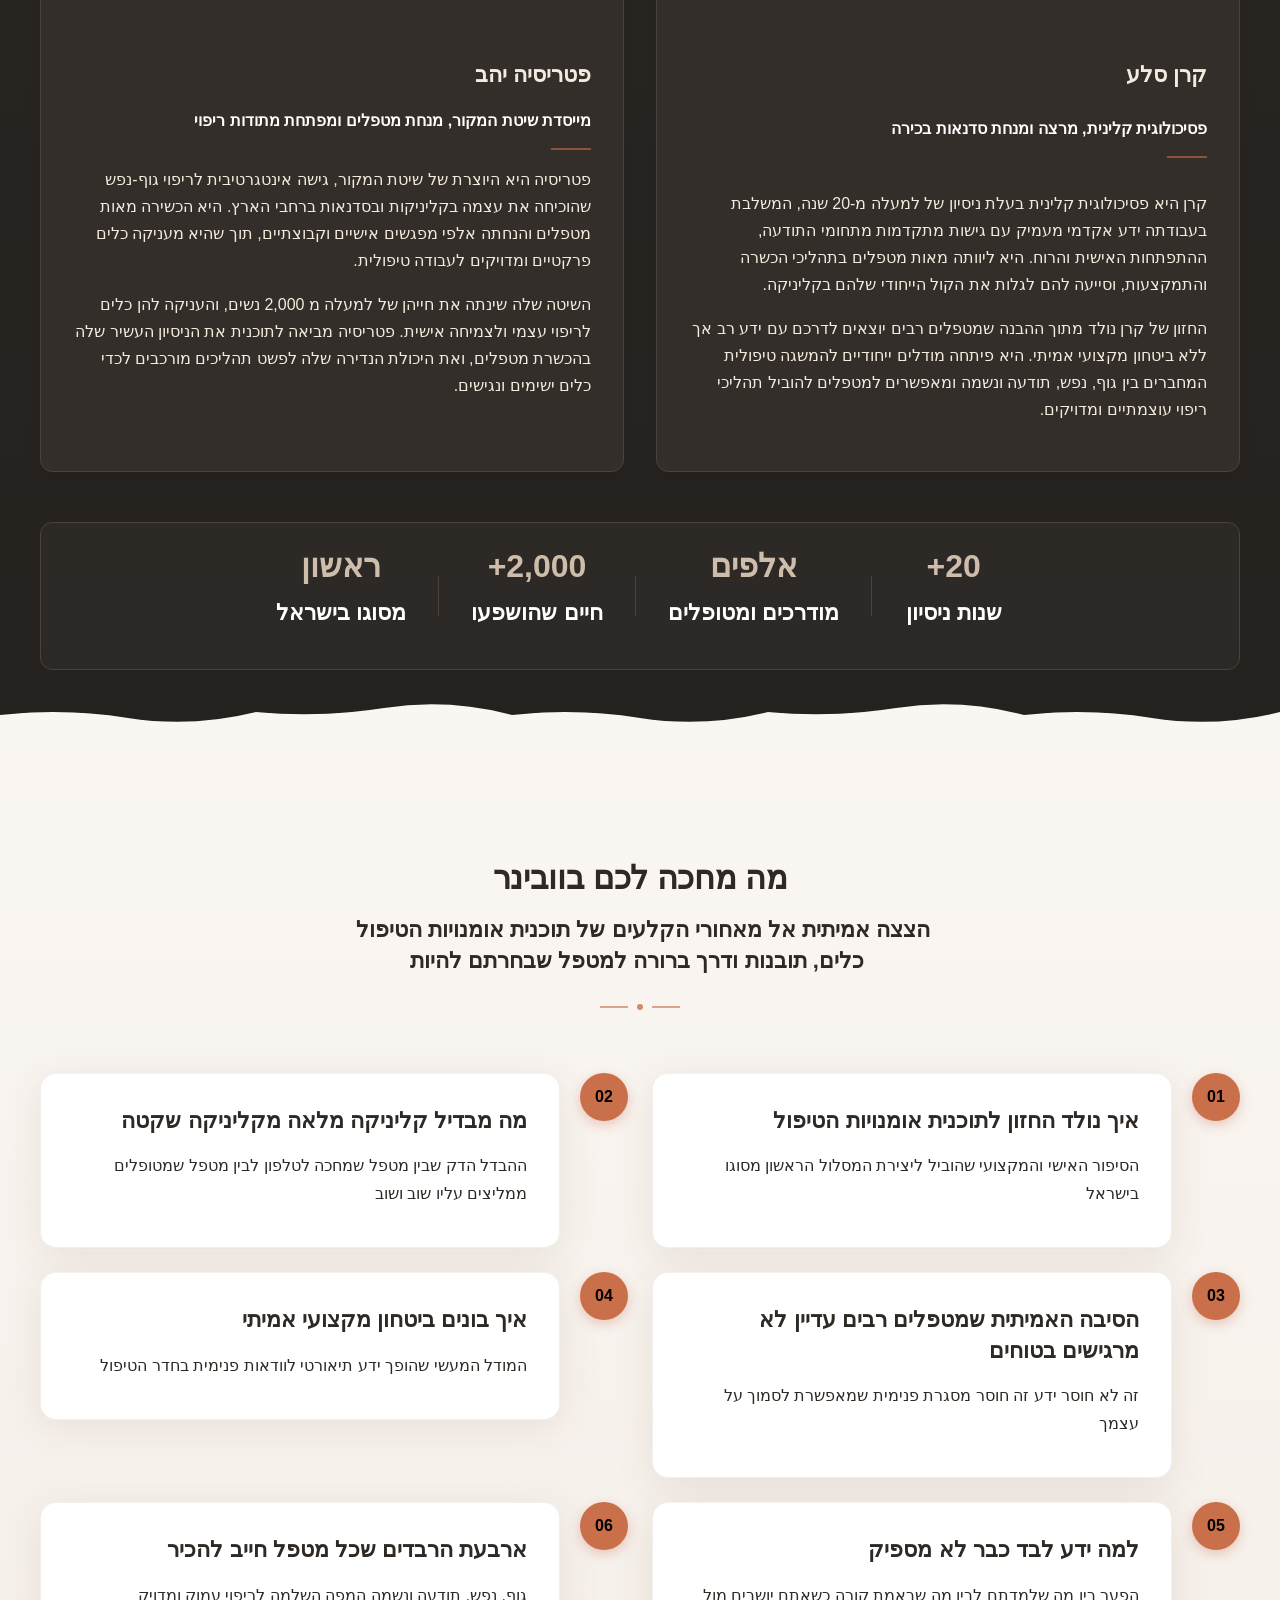
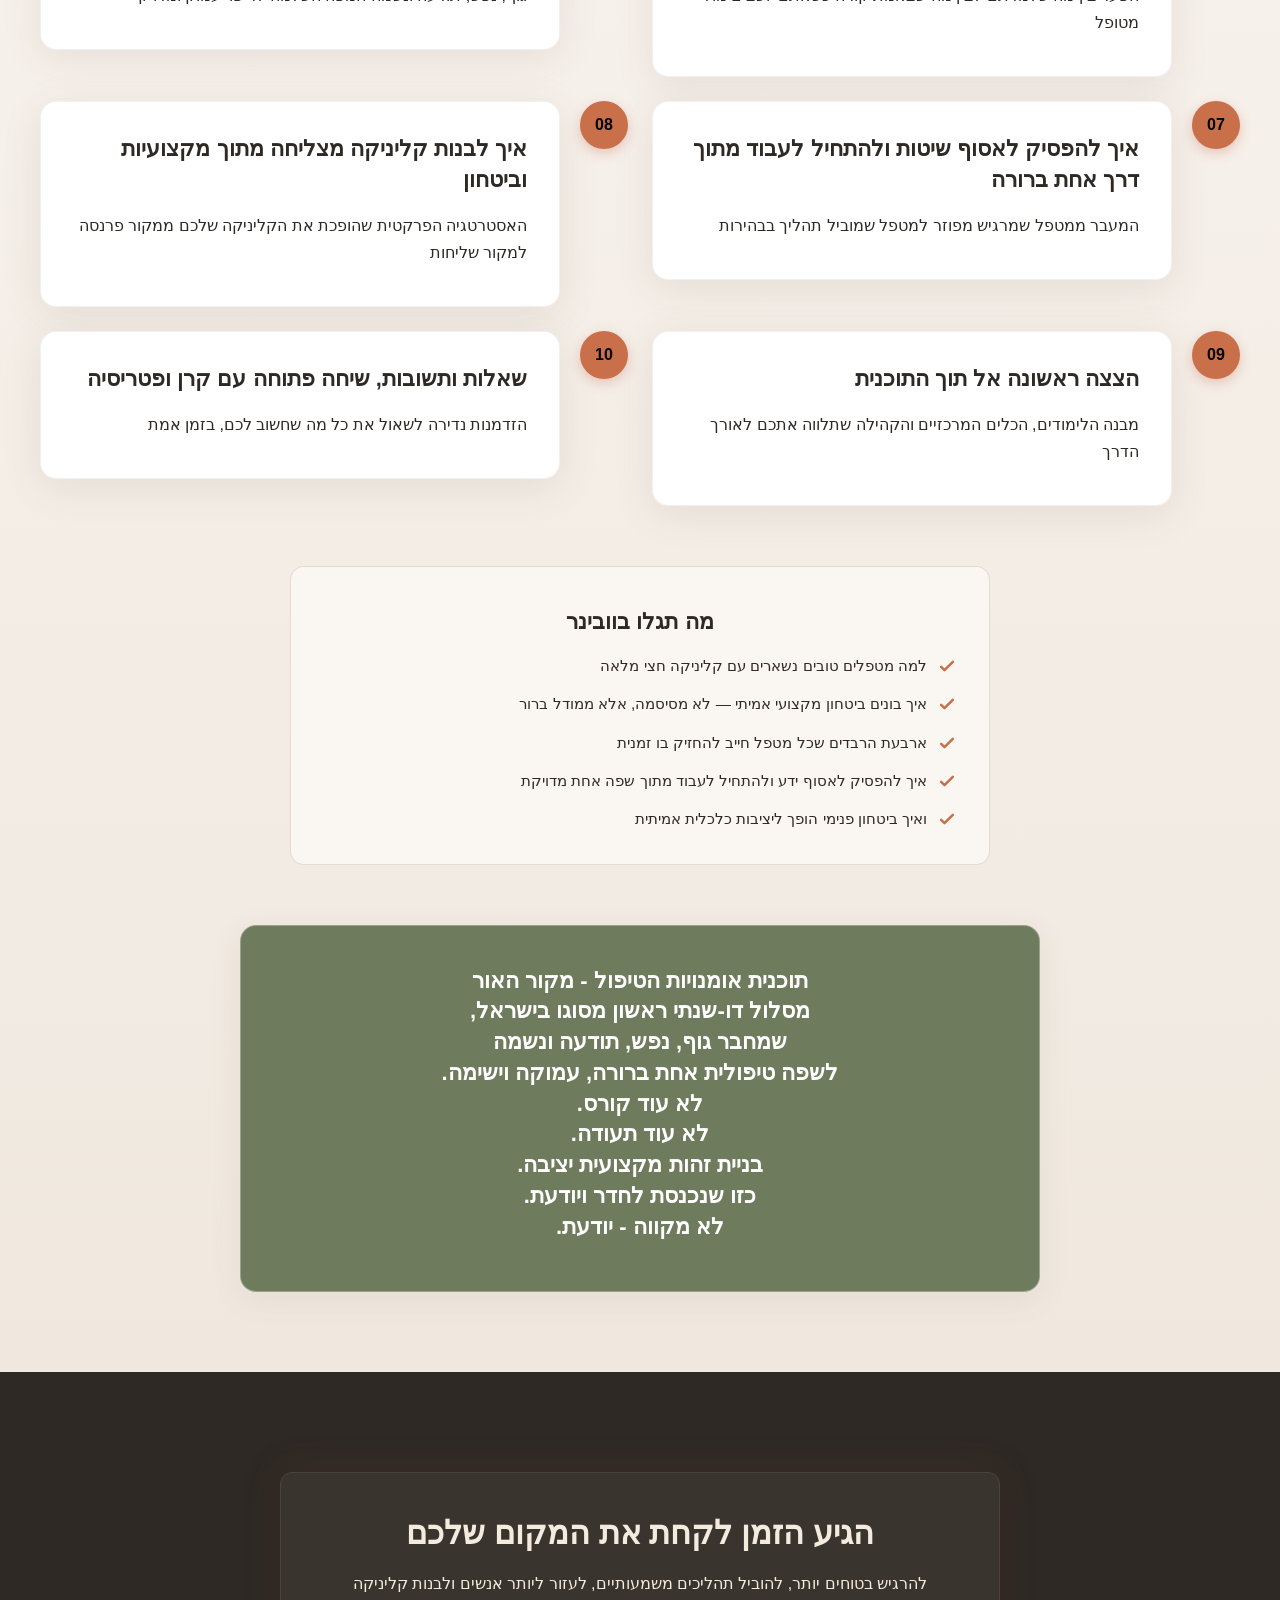
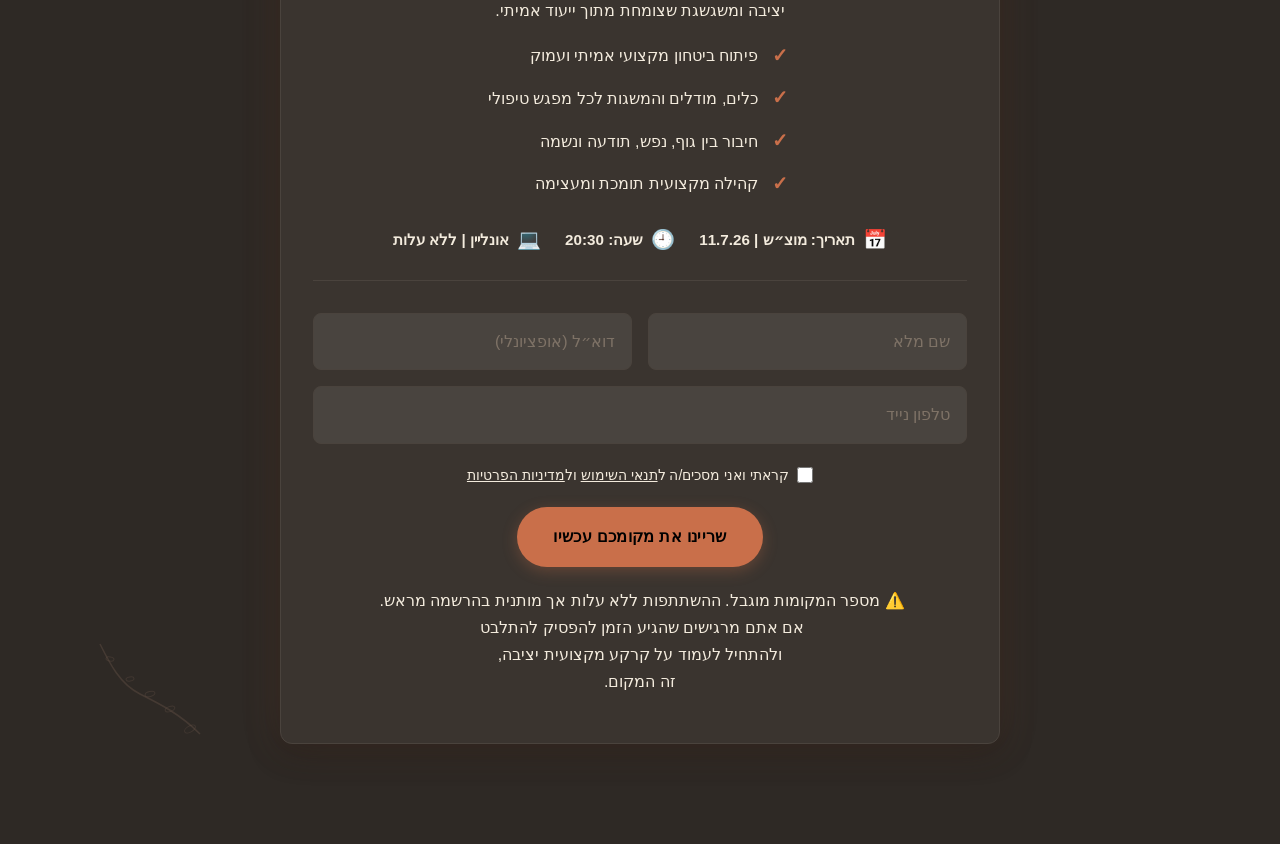
==== commit da312b12: "Incremental sync: 1 page(s) — text_edit" ====
--- a/index.html
+++ b/index.html
@@ -1490,7 +1490,7 @@
 </script>
   
   <main id="main">
-    <section class="index-hero-section" data-layout-spec="בית-hero" data-hero-type="fullscreen-scrim" data-zappy-section="true" id="hero-dup-1781789237318" style="--zappy-bg-overlay: rgba(0, 0, 0, 0.63); --zappy-bg-image: url(&quot;assets/business-general-hero-upload-1781791352594.webp&quot;); background-repeat: no-repeat; position: relative; overflow: hidden; background-image: url(&quot;assets/business-general-hero-upload-1781791352594.webp&quot;); --zappy-mobile-bg-position: 52% 63%; background-size: cover !important; background-position: 36% 62% !important; min-height: 928.531px !important; " data-zappy-bg-type="image" data-zappy-bg-color="" data-zappy-bg-image="assets/business-general-hero-upload-1781791352594.webp" data-zappy-bg-overlay-color="#000000" data-zappy-bg-overlay-opacity="63" data-zappy-bg-video-type="" data-zappy-bg-video-url="" data-element-id="zappy-hero-bg-hero-dup-1781789237318" data-element-type="background-image" data-zappy-bg-position="36% 62%" data-zappy-bg-zoom="1" data-mobile-bg-position="52% 63%" data-zappy-mobile-bg-zoom="1" data-zappy-content-align="upper-center">
+    <section class="index-hero-section" data-layout-spec="בית-hero" data-hero-type="fullscreen-scrim" data-zappy-section="true" id="hero-dup-1781789237318" style="--zappy-bg-overlay: rgba(0, 0, 0, 0.63); --zappy-bg-image: url(&quot;assets/business-general-hero-upload-1781791352594.webp&quot;); background-repeat: no-repeat; position: relative; overflow: hidden; background-image: url(&quot;assets/business-general-hero-upload-1781791352594.webp&quot;); --zappy-mobile-bg-position: 52% 63%; background-size: cover !important; background-position: 36% 62% !important; min-height: 928.531px !important; cursor: url(&quot;data:image/svg+xml,%3Csvg width='18' height='18' viewBox='0 0 50 50' fill='none' xmlns='http://www.w3.org/2000/svg'%3E%3Cpath d='M29.2344 9.93125L4.87351 34.2922C4.67351 34.4922 4.52976 34.7437 4.46101 35.0203L1.60789 46.4984C1.47664 47.0312 1.63289 47.5922 2.02039 47.9797C2.40945 48.3688 2.97351 48.5219 3.50164 48.3922L14.9798 45.5406C15.2548 45.4719 15.5063 45.3297 15.7079 45.1281L40.0688 20.7672L29.2344 9.93125Z' fill='%23FF0083'/%3E%3Cpath d='M46.1937 3.80781C43.2062 0.820311 38.3468 0.820311 35.3578 3.80781L31.4421 7.72344L42.2781 18.5594L46.1937 14.6437C49.1812 11.6547 49.1812 6.79531 46.1937 3.80781Z' fill='%23FF0083'/%3E%3C/svg%3E&quot;) 2 13, pointer !important;" data-zappy-bg-type="image" data-zappy-bg-color="" data-zappy-bg-image="assets/business-general-hero-upload-1781791352594.webp" data-zappy-bg-overlay-color="#000000" data-zappy-bg-overlay-opacity="63" data-zappy-bg-video-type="" data-zappy-bg-video-url="" data-element-id="zappy-hero-bg-hero-dup-1781789237318" data-element-type="background-image" data-zappy-bg-position="36% 62%" data-zappy-bg-zoom="1" data-mobile-bg-position="52% 63%" data-zappy-mobile-bg-zoom="1" data-zappy-content-align="upper-center">
   <!-- Background Media Layer -->
   <div class="hero-bg-wrapper">
     
@@ -1503,25 +1503,25 @@
   
 
   <!-- Text/CTA Overlay Group -->
-  <div class="hero-content-container" data-zappy-align-target="true" >
+  <div class="hero-content-container" data-zappy-align-target="true" style="">
     <div class="hero-text-group">
-      <h2 ><span style="color: #ffffff !important">לראשונה בישראל-בהנחיית קרן סלע ופטריסיה יהב</span></h2>
-      <h1 class="hero-headline" style="box-sizing: border-box !important; display: block !important; width: min(307px, max(100%, -48px + 100vw)) !important; max-width: 307px !important; margin-left: calc(0.5 * (100% - min(307px, max(100%, -48px + 100vw)))) !important; margin-right: calc(0.5 * (100% - min(307px, max(100%, -48px + 100vw)))) !important; margin-inline: calc(0.5 * (100% - min(307px, max(100%, -48px + 100vw)))) !important;" data-zappy-text-width="custom"></h1><h1 style="box-sizing: border-box !important; display: block !important; width: min(727px, max(100%, -48px + 100vw)) !important; max-width: 727px !important; margin-left: calc(0.5 * (100% - min(727px, max(100%, -48px + 100vw)))) !important; margin-right: calc(0.5 * (100% - min(727px, max(100%, -48px + 100vw)))) !important; margin-inline: calc(0.5 * (100% - min(727px, max(100%, -48px + 100vw)))) !important;" data-zappy-text-width="custom"><span style="color: #f3ebdd !important"><span style="color: #f3ebdd !important">תוכנית אומנויות הטיפול&nbsp;&nbsp;</span></span><br><span style="color: #f3ebdd !important"><span style="color: #f3ebdd !important">מקור האור</span></span></h1><div class="zappy-inserted-element" id="zappy-element-1782127621769-9r8jg6jcl" data-element-id="zappy-element-1782127621769-9r8jg6jcl" data-element-type="h2" style="width: 100%;"><h2 class="font-bold" data-element-type="h2" data-element-id="zappy-element-1782127621769-9r8jg6jcl" id="zappy-element-1782127621769-9r8jg6jcl" ></h2></div>
-      <h3 class="hero-subtitle" ><span style="color: #fffefc !important">הוובינר שיגלה לכם כיצד להפוך למטפלים שיודעים בדיוק מה לעשות, סומכים על עצמם מול כל מטופל ובונים קליניקה מלאה מתוך מקצועיות וביטחון.<br>מסלול דו שנתי ייחודי לשילוב גוף נפש תודעה ונשמה באופן עמוק.</span></h3>
+      <h2 style=""><span style="color: #ffffff !important">לראשונה בישראל-בהנחיית קרן סלע ופטריסיה יהב</span></h2>
+      <h1 class="hero-headline" style="box-sizing: border-box !important; display: block !important; width: min(307px, max(100%, -48px + 100vw)) !important; max-width: 307px !important; margin-left: calc(0.5 * (100% - min(307px, max(100%, -48px + 100vw)))) !important; margin-right: calc(0.5 * (100% - min(307px, max(100%, -48px + 100vw)))) !important; margin-inline: calc(0.5 * (100% - min(307px, max(100%, -48px + 100vw)))) !important;" data-zappy-text-width="custom"></h1><h1 style="box-sizing: border-box !important; display: block !important; width: min(727px, max(100%, -48px + 100vw)) !important; max-width: 727px !important; margin-left: calc(0.5 * (100% - min(727px, max(100%, -48px + 100vw)))) !important; margin-right: calc(0.5 * (100% - min(727px, max(100%, -48px + 100vw)))) !important; margin-inline: calc(0.5 * (100% - min(727px, max(100%, -48px + 100vw)))) !important;" data-zappy-text-width="custom"><span style="color: #f3ebdd !important"><span style="color: #f3ebdd !important">תוכנית אומנויות הטיפול&nbsp;&nbsp;</span></span><br><span style="color: #f3ebdd !important"><span style="color: #f3ebdd !important">מקור האור</span></span></h1><div class="zappy-inserted-element" id="zappy-element-1782127621769-9r8jg6jcl" data-element-id="zappy-element-1782127621769-9r8jg6jcl" data-element-type="h2" style="width: 100%;"><h2 class="font-bold" data-element-type="h2" data-element-id="zappy-element-1782127621769-9r8jg6jcl" id="zappy-element-1782127621769-9r8jg6jcl" style=""></h2></div>
+      <h3 class="hero-subtitle" style=""><span style="color: #fffefc !important">הוובינר שיגלה לכם כיצד להפוך למטפלים שיודעים בדיוק מה לעשות, סומכים על עצמם מול כל מטופל ובונים קליניקה מלאה מתוך מקצועיות וביטחון.<br>מסלול דו שנתי ייחודי לשילוב גוף נפש תודעה ונשמה באופן עמוק.</span></h3>
     </div>
 
     <div class="hero-event-details">
-      <div class="event-item" >
+      <div class="event-item" style="">
         <svg data-element-type="icon" data-icon-type="svg" class="event-icon" viewBox="0 0 24 24" fill="none" stroke="currentColor" stroke-width="2" style="cursor: pointer;"><rect x="3" y="4" width="18" height="18" rx="2" ry="2"></rect><line x1="16" y1="2" x2="16" y2="6"></line><line x1="8" y1="2" x2="8" y2="6"></line><line x1="3" y1="10" x2="21" y2="10"></line></svg>
-        <span ><b>תאריך: מוצ״ש | 11.7.26</b></span>
-      </div>
-      <div class="event-item" >
+        <span style=""><b>תאריך: מוצ״ש | 11.7.26</b></span>
+      </div>
+      <div class="event-item" style="">
         <svg data-element-type="icon" data-icon-type="svg" class="event-icon" viewBox="0 0 24 24" fill="none" stroke="currentColor" stroke-width="2" style="cursor: pointer;" data-element-id="zappy-temp-icon-1782047087097-lzomu3zpe"><circle cx="12" cy="12" r="10"></circle><polyline points="12 6 12 12 16 14"></polyline></svg>
-        <span ><b>שעה: 20:30</b></span>
+        <span style=""><b>שעה: 20:30</b></span>
       </div>
       <div class="event-item">
         <svg data-element-type="icon" data-icon-type="svg" class="event-icon" viewBox="0 0 24 24" fill="none" stroke="currentColor" stroke-width="2"><path d="M21 10c0 7-9 13-9 13s-9-6-9-13a9 9 0 0 1 18 0z"></path><circle cx="12" cy="10" r="3"></circle></svg>
-        <span ><b>אונליין | ללא עלות</b></span>
+        <span style=""><b>אונליין | ללא עלות</b></span>
       </div>
     </div>
 
@@ -1530,7 +1530,7 @@
       
     </div>
 
-    <ul class="hero-benefits-list" ><li>
+    <ul class="hero-benefits-list" style=""><li>
         <svg data-element-type="icon" data-icon-type="svg" class="benefit-icon" viewBox="0 0 24 24" fill="none" stroke="currentColor" stroke-width="2" style="cursor: pointer;"><path d="M22 11.08V12a10 10 0 1 1-5.93-9.14"></path><polyline points="22 4 12 14.01 9 11.01"></polyline></svg>
         <span>לדעת בדיוק מה לעשות בכל שלב במפגש</span>
       </li><li>
@@ -1564,8 +1564,8 @@
           <circle cx="40" cy="6" r="1" fill="var(--primary)"></circle>
         </svg>
       </div>
-      <h2 class="benefits-heading" ><span style="color: #2e2925 !important"><span style="color: #c96f4a !important">מה תקבלו מהוובינר?</span></span></h2>
-      <h3 >הדרך לביטחון מקצועי אמיתי מתחילה כאן עם כלים,&nbsp;לקבל ידע מוסדר, מודלים ברורים וכלים שישמשו אתכם בכל מפגש וקהילה שתומכת בכם בכל צעד</h3>
+      <h2 class="benefits-heading" style=""><span style="color: #2e2925 !important"><span style="color: #c96f4a !important">מה תקבלו מהוובינר?</span></span></h2>
+      <h3 style="">הדרך לביטחון מקצועי אמיתי מתחילה כאן עם כלים,&nbsp;לקבל ידע מוסדר, מודלים ברורים וכלים שישמשו אתכם בכל מפגש וקהילה שתומכת בכם בכל צעד</h3>
     </div>
 
     <!-- Benefits Grid -->
@@ -1627,8 +1627,8 @@
 
     <!-- Reflective Statement Band -->
     <div class="benefits-reflection-band">
-      <p ><b><span style="color: #3d2008 !important">הביטחון המקצועי אינו נולד מהידע בלב, הוא נובע מהידיעה שיש לכם מסגרת, כלים וקהילה שמאפשרים לכם להביא את מלוא הכישרון שלכם לידי ביטוי</span></b></p>
-      <div class="benefits-reflection-author" ><h3 ><p ></p></h3></div>
+      <p style=""><b><span style="color: #3d2008 !important">הביטחון המקצועי אינו נולד מהידע בלב, הוא נובע מהידיעה שיש לכם מסגרת, כלים וקהילה שמאפשרים לכם להביא את מלוא הכישרון שלכם לידי ביטוי</span></b></p>
+      <div class="benefits-reflection-author" style=""><h3 style=""><p style=""></p></h3></div>
     </div>
   </div>
 
@@ -1644,8 +1644,8 @@
     <div class="story-container">
         <!-- Top Centered Block -->
         <div class="story-intro">
-            <h2 class="story-intro-heading" ><span style="color: #c96f4a !important">האם גם אתם מרגישים שמשהו חסר?</span></h2>
-            <h3 >יש לכם לב גדול, ידע נרחב ורצון אמיתי לעזור. למדתם שיטות רבות, צברתם כלים, אבל עדיין כשאתם יושבים מול המטופל, עולה השאלה הקטנה הזו: "האם אני באמת יודע מה אני עושה?"</h3>
+            <h2 class="story-intro-heading" style=""><span style="color: #c96f4a !important">האם גם אתם מרגישים שמשהו חסר?</span></h2>
+            <h3 style="">יש לכם לב גדול, ידע נרחב ורצון אמיתי לעזור. למדתם שיטות רבות, צברתם כלים, אבל עדיין כשאתם יושבים מול המטופל, עולה השאלה הקטנה הזו: "האם אני באמת יודע מה אני עושה?"</h3>
         </div>
 
         <!-- Bottom Asymmetrical Split -->
@@ -1657,7 +1657,7 @@
                     </div>
                     <div class="narrative-content">
                         <h3 class="narrative-title"><span style="color: #6f7b5d">ההשקעה גדולה — אז למה זה עוד לא מתייצב?</span></h3>
-                        <p class="narrative-text">למדתם. השקעתם עשרות אלפי שקלים. צברתם תעודות, כלים, שיטות. אבל עדיין — יש חורים ביומן. יש תקופות שקטות מדי. יש מטופלים שלא ממשיכים. ובפנים עולה השאלה שאף אחד לא מדבר עליה: "למה זה לא מתייצב?" "למה אני עדיין לא מרגיש/ה ביטחון מלא?"</p>
+                        <p class="narrative-text" style="">למדתם. השקעתם עשרות אלפי שקלים. צברתם תעודות, כלים, שיטות. אבל עדיין&nbsp; יש חורים ביומן. יש תקופות שקטות מדי. יש מטופלים שלא ממשיכים. ובפנים עולה השאלה שאף אחד לא מדבר עליה: "למה זה לא מתייצב?" "למה אני עדיין לא מרגיש/ה ביטחון מלא?"</p>
                     </div></div>
                 <div class="narrative-block" data-grid-item-index="1"><div class="narrative-icon-wrapper">
                         <svg xmlns="http://www.w3.org/2000/svg" aria-hidden="true" role="img" width="25" height="25" viewBox="0 0 24 24" data-icon="tabler:brand-badoo" data-iconify="tabler:brand-badoo" data-element-type="icon" data-element-id="zappy-temp-icon-1781787086713-x695472jg" data-icon-type="iconify" data-size-adjusted="true" style="width: 25px; height: 25px; display: inline-block; vertical-align: -0.125em; color: rgb(201, 111, 74); pointer-events: auto; cursor: pointer;" class="iconify iconify--tabler"><g fill="none" stroke="currentColor" stroke-linecap="round" stroke-linejoin="round" stroke-width="2"><path d="M22 9.43C22 15.268 17.523 20 12 20S2 15.338 2 9.5c0-2.667 1.83-5.01 4.322-5.429C8.814 3.653 11.222 5.463 12 8c.768-2.54 3.177-4.354 5.668-3.931C20.163 4.486 22 6.759 22 9.429"></path><path d="M7.5 10c0 2.761 2.015 5 4.5 5s4.5-2.239 4.5-5"></path></g></svg>
@@ -1671,7 +1671,7 @@
                     </div>
                     <div class="narrative-content">
                         <h3 class="narrative-title"><span style="color: #6f7b5d">יש בכם עומק — הגיע הזמן לבטא אותו בעקביות</span></h3>
-                        <p class="narrative-text">זה לדעת שיש בכם עומק — אבל לא להצליח לבטא אותו בעקביות. בוובינר הזה תגלו איך להפוך את הידע שצברתם לביטחון מקצועי אמיתי. איך לבנות קליניקה יציבה, מלאה ומשגשגת — מתוך חיבור לכלים ולקהילה שיאפשרו לכם סוף סוף לעמוד מאחורי הערך שלכם, בלי להתנצל.</p>
+                        <p class="narrative-text" style="">זה לדעת שיש בכם עומק אבל לא להצליח לבטא אותו בעקביות. בוובינר הזה תגלו איך להפוך את הידע שצברתם לביטחון מקצועי אמיתי. איך לבנות קליניקה יציבה, מלאה ומשגשגת — מתוך חיבור לכלים ולקהילה שיאפשרו לכם סוף סוף לעמוד מאחורי הערך שלכם, בלי להתנצל.</p>
                     </div></div>
             </div>
 
@@ -1733,7 +1733,7 @@
     <article class="home-layout-section__panel home-layout-section__panel--guf" data-grid-item-index="1">
       <div class="home-layout-section__panel-content">
         <h2 class="home-layout-section__panel-title">גוף</h2>
-        <h3 ><span style="font-weight: normal;">הבית הפיזי של החוויה. דרך הנשימה, התנועה והמגע, אנו לומדים להקשיב למה שהגוף מבטא מעבר למילים.</span></h3>
+        <h3 style=""><span style="font-weight: normal;">הבית הפיזי של החוויה. דרך הנשימה, התנועה והמגע, אנו לומדים להקשיב למה שהגוף מבטא מעבר למילים.</span></h3>
       </div>
     </article>
 
@@ -1768,8 +1768,8 @@
                     <line x1="50" y1="10" x2="80" y2="10" stroke="var(--primary)" stroke-width="1.5"></line>
                 </svg>
             </div>
-            <h2 class="index-features-section__title" ><span style="color: #c96f4a !important"><span style="color: #c96f4a !important">המסלול שיהפוך אתכם למטפלים שאתם שואפים להיות</span></span></h2>
-            <h3 ><span style="font-weight: normal;">תוכנית הכשרה פורצת דרך, ראשונה מסוגה בישראל, שמחברת בין גוף, נפש, תודעה ונשמה לשפה טיפולית אחת ומעניקה לכם את הביטחון, הכלים והקהילה להוביל תהליכי ריפוי עמוקים.</span></h3>
+            <h2 class="index-features-section__title" style=""><span style="color: #c96f4a !important"><span style="color: #c96f4a !important">המסלול שיהפוך אתכם למטפלים שאתם שואפים להיות</span></span></h2>
+            <h3 style=""><span style="font-weight: normal;">תוכנית הכשרה פורצת דרך, ראשונה מסוגה בישראל, שמחברת בין גוף, נפש, תודעה ונשמה לשפה טיפולית אחת ומעניקה לכם את הביטחון, הכלים והקהילה להוביל תהליכי ריפוי עמוקים.</span></h3>
         </div>
 
         <!-- 2-Column Layout: Features + Image -->
@@ -1782,7 +1782,7 @@
                     </div>
                     <div class="index-features-section__feature-text" data-grid-item-index="1">
                         <h3>גישה אינטגרטיבית שלמה</h3>
-                        <p ><b>לראשונה בישראל, מסגרת טיפולית שמאחדת את כל רבדי הקיום: גוף, נפש, תודעה ונשמה, לכדי שפה טיפולית אחת מדויקת ומלאה.</b></p>
+                        <p style=""><b>לראשונה בישראל, מסגרת טיפולית שמאחדת את כל רבדי הקיום: גוף, נפש, תודעה ונשמה, לכדי שפה טיפולית אחת מדויקת ומלאה.</b></p>
                     </div>
                 </div>
                 <div class="index-features-section__feature zappy-grid-item-nested-grid zappy-preserve-css-grid" data-grid-item-index="1" data-zappy-grid-align="start" data-original-gap="20px" style="display: grid; align-items: stretch !important;">
@@ -1791,7 +1791,7 @@
                     </div>
                     <div class="index-features-section__feature-text" data-grid-item-index="1">
                         <h3>מסגרות טיפוליות ברורות</h3>
-                        <p ><b>מודלים, המשגות וכלים פרקטיים שיאפשרו לכם להבין בדיוק מה קורה בחדר — ומה הצעד הבא. בלי ניחושים, בלי ללכת לאיבוד.</b></p>
+                        <p style=""><b>מודלים, המשגות וכלים פרקטיים שיאפשרו לכם להבין בדיוק מה קורה בחדר — ומה הצעד הבא. בלי ניחושים, בלי ללכת לאיבוד.</b></p>
                     </div>
                 </div>
                 <div class="index-features-section__feature zappy-grid-item-nested-grid zappy-preserve-css-grid" data-grid-item-index="2" data-zappy-grid-align="start" data-original-gap="20px" style="display: grid; align-items: stretch !important;">
@@ -1800,7 +1800,7 @@
                     </div>
                     <div class="index-features-section__feature-text" data-grid-item-index="1">
                         <h3>ביטחון מקצועי אמיתי</h3>
-                        <p ><b>הביטחון שלכם ייבנה מתוך ידע, התנסות מונחית והבנה עמוקה לא מסיסמאות. תדעו בדיוק מה אתם עושים, ותשדרו זאת למטופל.</b></p>
+                        <p style=""><b>הביטחון שלכם ייבנה מתוך ידע, התנסות מונחית והבנה עמוקה לא מסיסמאות. תדעו בדיוק מה אתם עושים, ותשדרו זאת למטופל.</b></p>
                     </div>
                 </div>
                 <div class="index-features-section__feature zappy-grid-item-nested-grid zappy-preserve-css-grid" data-grid-item-index="3" data-zappy-grid-align="start" data-original-gap="20px" style="display: grid; align-items: stretch !important;">
@@ -1809,7 +1809,7 @@
                     </div>
                     <div class="index-features-section__feature-text" data-grid-item-index="1">
                         <h3>קהילה מקצועית צומחת</h3>
-                        <p ><b>לא תלמדו לבד. תהיו חלק מקהילה תומכת של מטפלים שמתפתחים יחד, חולקים תובנות, ומלווים זה את זה לאורך הדרך.</b></p>
+                        <p style=""><b>לא תלמדו לבד. תהיו חלק מקהילה תומכת של מטפלים שמתפתחים יחד, חולקים תובנות, ומלווים זה את זה לאורך הדרך.</b></p>
                     </div>
                 </div>
                 <div class="index-features-section__feature zappy-grid-item-nested-grid zappy-preserve-css-grid" data-grid-item-index="4" data-zappy-grid-align="start" data-original-gap="20px" style="display: grid; align-items: stretch !important;">
@@ -1818,7 +1818,7 @@
                     </div>
                     <div class="index-features-section__feature-text" data-grid-item-index="1">
                         <h3>מסע אישי משמעותי</h3>
-                        <p ><b>המטפל הוא הכלי. התוכנית מזמינה אתכם למסע התפתחות אישי עמוק, שבו תפגשו את עצמכם מחדש&nbsp; ותהפכו למטפלים נוכחים, מחוברים ומדויקים יותר.</b></p>
+                        <p style=""><b>המטפל הוא הכלי. התוכנית מזמינה אתכם למסע התפתחות אישי עמוק, שבו תפגשו את עצמכם מחדש&nbsp; ותהפכו למטפלים נוכחים, מחוברים ומדויקים יותר.</b></p>
                     </div>
                 </div>
             </div>
@@ -1827,7 +1827,7 @@
             <div class="index-features-section__image-wrapper">
                 <div class="index-features-section__image-backplate" aria-hidden="true"></div>
                 <div class="index-features-section__image">
-                    <img loading="lazy" decoding="async" data-placeholder="index-features-image-1" data-context="A warm, softly-lit close-up of a facilitated circle discussion in a healing workshop. Hands resting gently on journals, a textured notebook with handwritten insights, and a cup of herbal tea on a wooden table. The atmosphere is intimate, grounded, and deeply human — capturing the essence of therapeutic education." width="600" height="750" src="/assets/site-index-features-image-1-remove_background-1781790344977-hx7uaz.png?v=1781790344977" alt="סדנת הכשרה טיפולית — מעגל שיח מונחה עם מחברות וכלי כתיבה על שולחן עץ" data-element-type="image" data-element-id="img-1781786072382-i3wyfm7ia" >
+                    <img loading="lazy" decoding="async" data-placeholder="index-features-image-1" data-context="A warm, softly-lit close-up of a facilitated circle discussion in a healing workshop. Hands resting gently on journals, a textured notebook with handwritten insights, and a cup of herbal tea on a wooden table. The atmosphere is intimate, grounded, and deeply human — capturing the essence of therapeutic education." width="600" height="750" src="/assets/site-index-features-image-1-remove_background-1781790344977-hx7uaz.png?v=1781790344977" alt="סדנת הכשרה טיפולית — מעגל שיח מונחה עם מחברות וכלי כתיבה על שולחן עץ" data-element-type="image" data-element-id="img-1781786072382-i3wyfm7ia" style="">
                 </div>
             </div>
         </div>
@@ -1849,7 +1849,7 @@
         <!-- Section Header -->
         <header class="index-team-section__header scrolled">
             <h2 class="index-team-section__title">המנחות שלנו — הלב הפועם של התוכנית</h2>
-            <p class="index-team-section__subtitle" ></p><h3 style="outline: none; box-sizing: border-box !important; display: block !important; width: min(736px, max(100%, -48px + 100vw)) !important; max-width: 736px !important; margin-left: calc(0.5 * (100% - min(736px, max(100%, -48px + 100vw)))) !important; margin-right: calc(0.5 * (100% - min(736px, max(100%, -48px + 100vw)))) !important; margin-inline: calc(0.5 * (100% - min(736px, max(100%, -48px + 100vw)))) !important;" data-zappy-text-width="custom"><span style="color: #ffffff !important"><span style="color: #ffffff !important"><span style="color: #8c7e70 !important"><span style="color: rgb(255, 255, 255) !important; font-weight: normal;">פוגשות אתכם מטפלות מובילות שצברו ניסיון של עשרות שנים, פיתחו מתודות ייחודיות, והובילו אלפי אנשים לריפוי עמוק. הן כאן כדי להעניק לכם את הביטחון, הכלים וההמשגות שיהפכו אתכם למטפלים שאתם שואפים להיות.</span></span></span></span></h3><p></p>
+            <p class="index-team-section__subtitle" style=""></p><h3 style="outline: none; box-sizing: border-box !important; display: block !important; width: min(736px, max(100%, -48px + 100vw)) !important; max-width: 736px !important; margin-left: calc(0.5 * (100% - min(736px, max(100%, -48px + 100vw)))) !important; margin-right: calc(0.5 * (100% - min(736px, max(100%, -48px + 100vw)))) !important; margin-inline: calc(0.5 * (100% - min(736px, max(100%, -48px + 100vw)))) !important;" data-zappy-text-width="custom"><span style="color: #ffffff !important"><span style="color: #ffffff !important"><span style="color: #8c7e70 !important"><span style="color: rgb(255, 255, 255) !important; font-weight: normal;">פוגשות אתכם מטפלות מובילות שצברו ניסיון של עשרות שנים, פיתחו מתודות ייחודיות, והובילו אלפי אנשים לריפוי עמוק. הן כאן כדי להעניק לכם את הביטחון, הכלים וההמשגות שיהפכו אתכם למטפלים שאתם שואפים להיות.</span></span></span></span></h3><p></p>
         </header>
 
         <!-- Biographies Grid -->
@@ -2041,7 +2041,7 @@
           <span class="index-agenda-section__item-number" style="color: rgb(0, 0, 0) !important;">10</span>
         </div>
         <div class="index-agenda-section__item-content card-default">
-          <h3 class="index-agenda-section__item-title" >שאלות ותשובות, שיחה פתוחה עם קרן ופטריסיה</h3>
+          <h3 class="index-agenda-section__item-title" style="">שאלות ותשובות, שיחה פתוחה עם קרן ופטריסיה</h3>
           <p class="index-agenda-section__item-text" style="color: rgb(46, 41, 37) !important;">הזדמנות נדירה לשאול את כל מה שחשוב לכם, בזמן אמת</p>
         </div>
       </div>
@@ -2120,7 +2120,7 @@
         להרגיש בטוחים יותר, להוביל תהליכים משמעותיים, לעזור ליותר אנשים ולבנות קליניקה יציבה ומשגשגת שצומחת מתוך ייעוד אמיתי.
       </p>
 
-      <ul class="index-cta-section__benefits" data-zappy-grid-align="center" ><li class="index-cta-section__benefit-item" data-grid-item-index="0">
+      <ul class="index-cta-section__benefits" data-zappy-grid-align="center" style=""><li class="index-cta-section__benefit-item" data-grid-item-index="0">
   <span class="index-cta-section__check" aria-hidden="true" style="color: #c96f4a; width: 24px; text-align: center; flex-shrink: 0;">✓</span>
   <span class="index-cta-section__benefit-text" style="color: rgb(243, 235, 221); font-size: 1rem;">פיתוח ביטחון מקצועי אמיתי ועמוק</span>
 </li>
@@ -2140,15 +2140,15 @@
       <div class="index-cta-section__details">
         <div class="index-cta-section__detail">
           <span class="index-cta-section__detail-icon" aria-hidden="true">📅</span>
-          <span class="index-cta-section__detail-text" ><b>תאריך: מוצ״ש | 11.7.26</b></span>
-        </div>
-        <div class="index-cta-section__detail" >
+          <span class="index-cta-section__detail-text" style=""><b>תאריך: מוצ״ש | 11.7.26</b></span>
+        </div>
+        <div class="index-cta-section__detail" style="">
           <span class="index-cta-section__detail-icon" aria-hidden="true">🕘</span>
-          <span class="index-cta-section__detail-text" ><b>שעה: 20:30</b></span>
-        </div>
-        <div class="index-cta-section__detail" >
+          <span class="index-cta-section__detail-text" style=""><b>שעה: 20:30</b></span>
+        </div>
+        <div class="index-cta-section__detail" style="">
           <span class="index-cta-section__detail-icon" aria-hidden="true">💻</span>
-          <span class="index-cta-section__detail-text" ><b>אונליין | ללא עלות</b></span>
+          <span class="index-cta-section__detail-text" style=""><b>אונליין | ללא עלות</b></span>
         </div>
       </div>
 
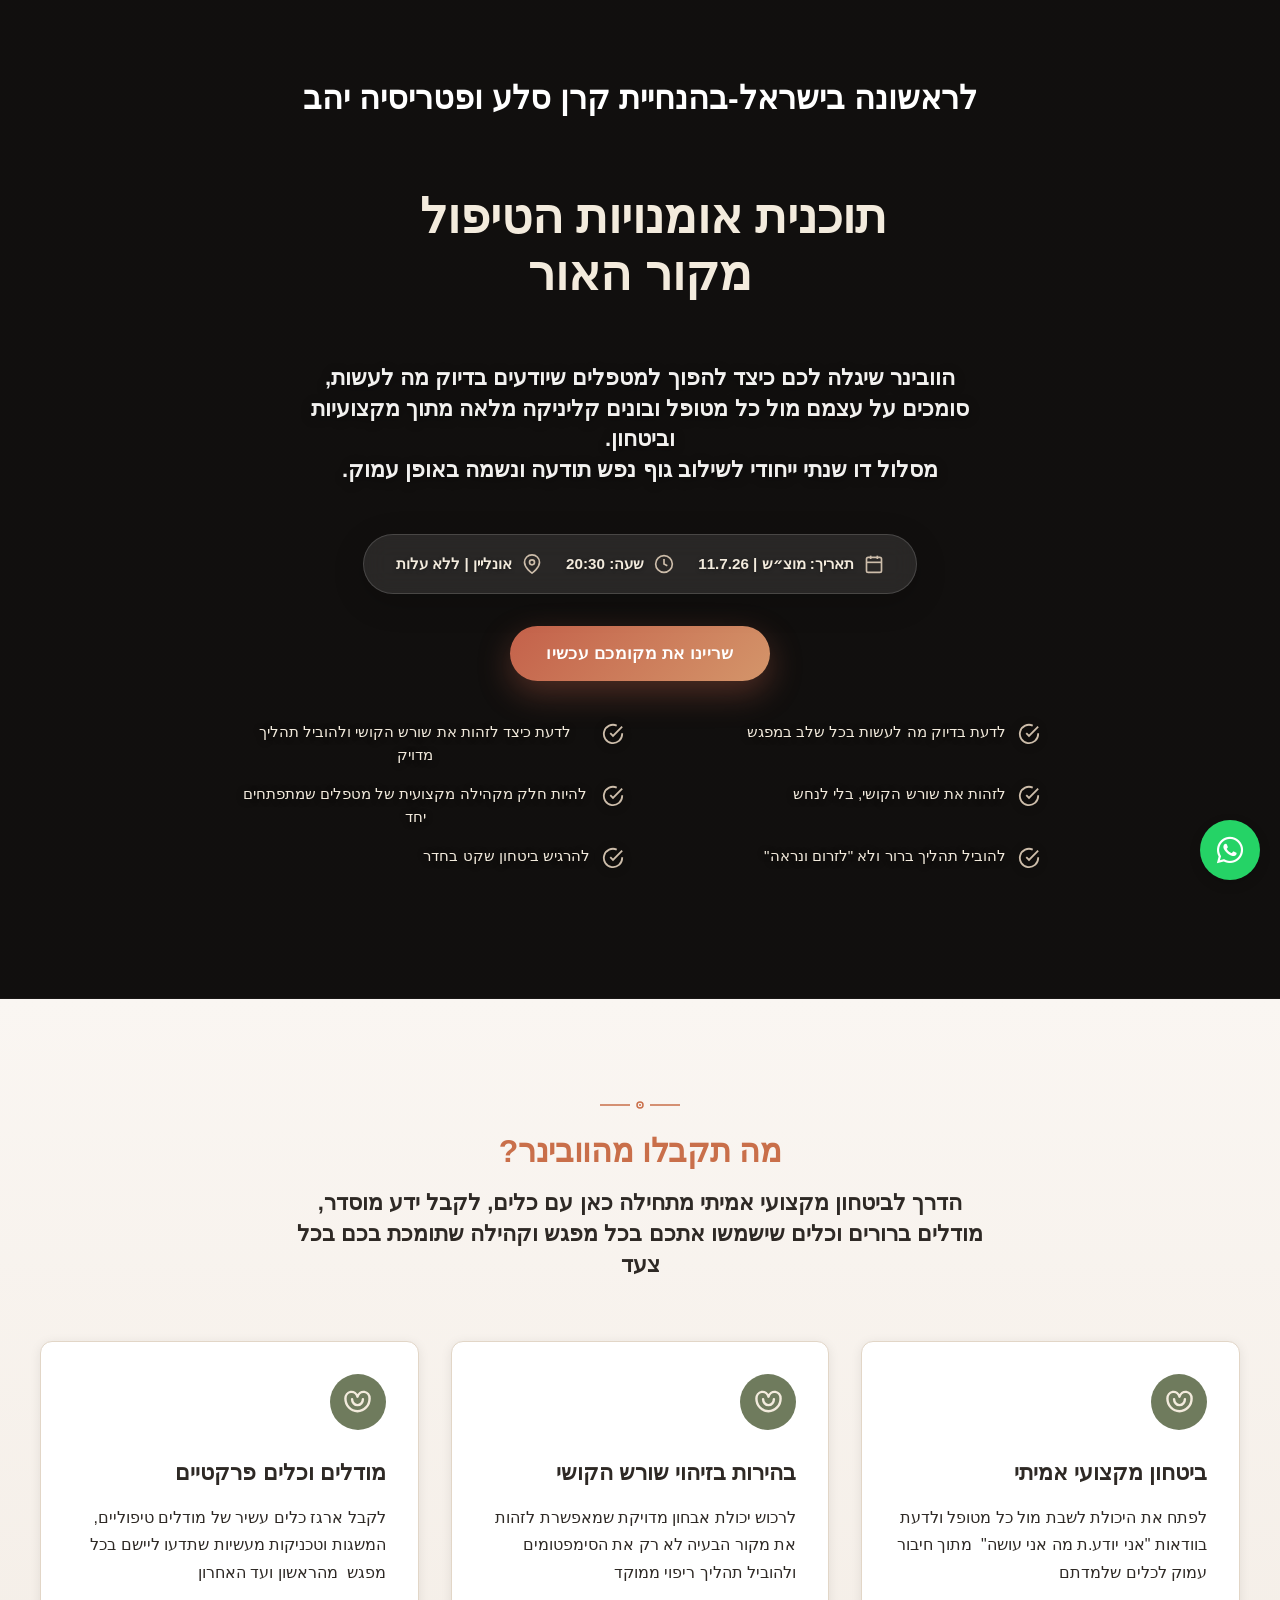
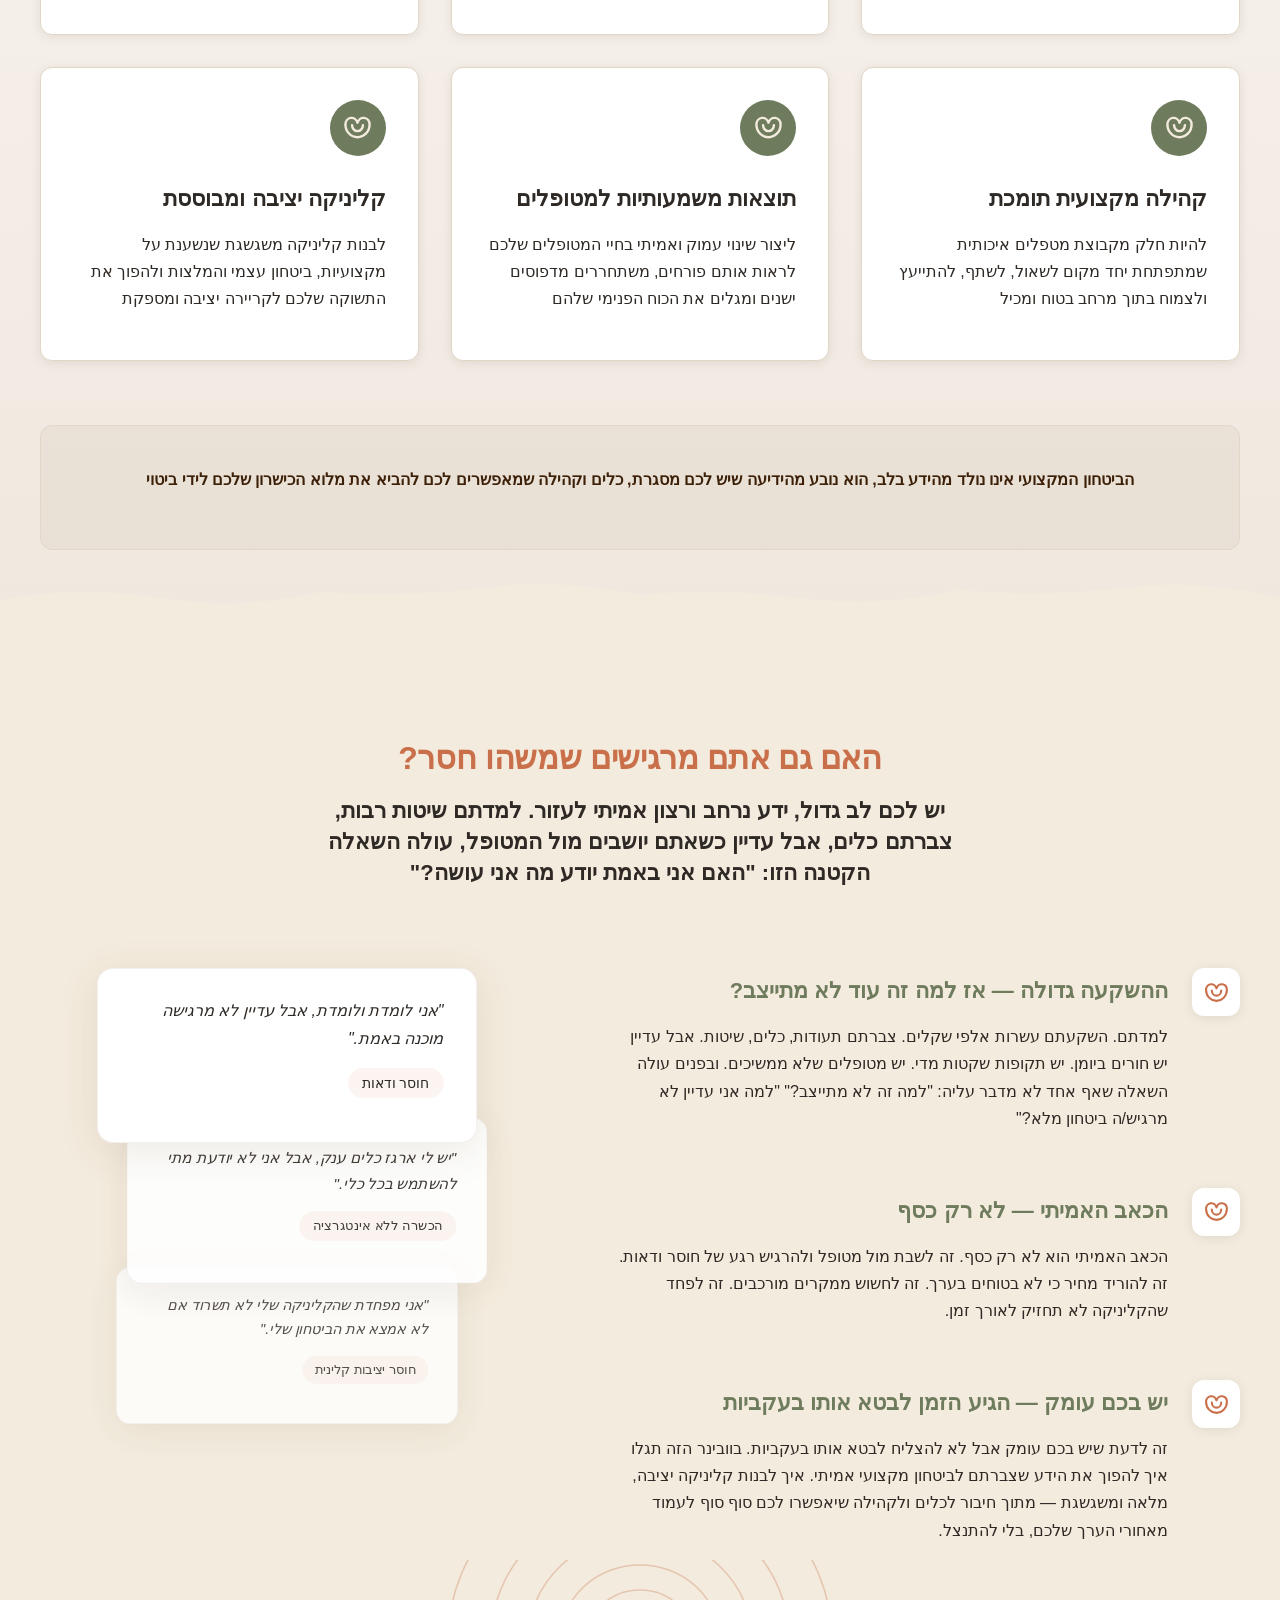
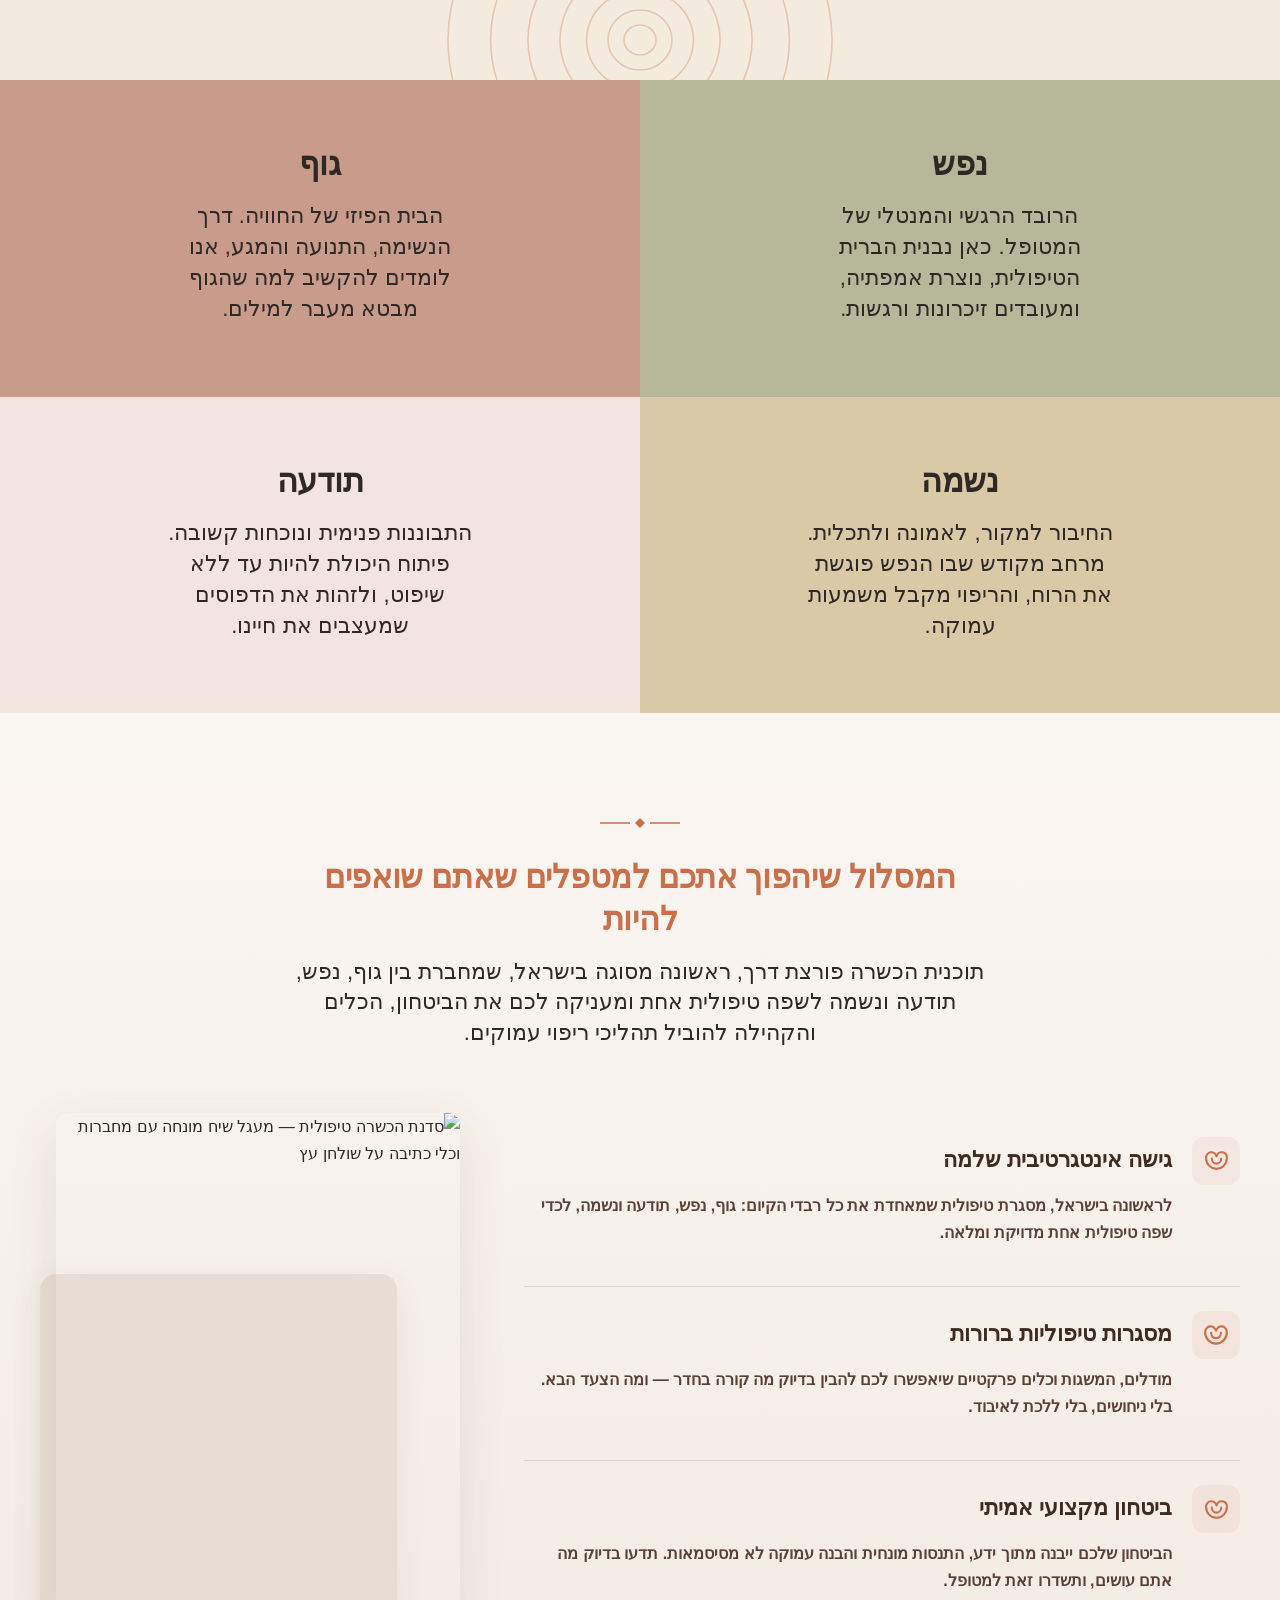
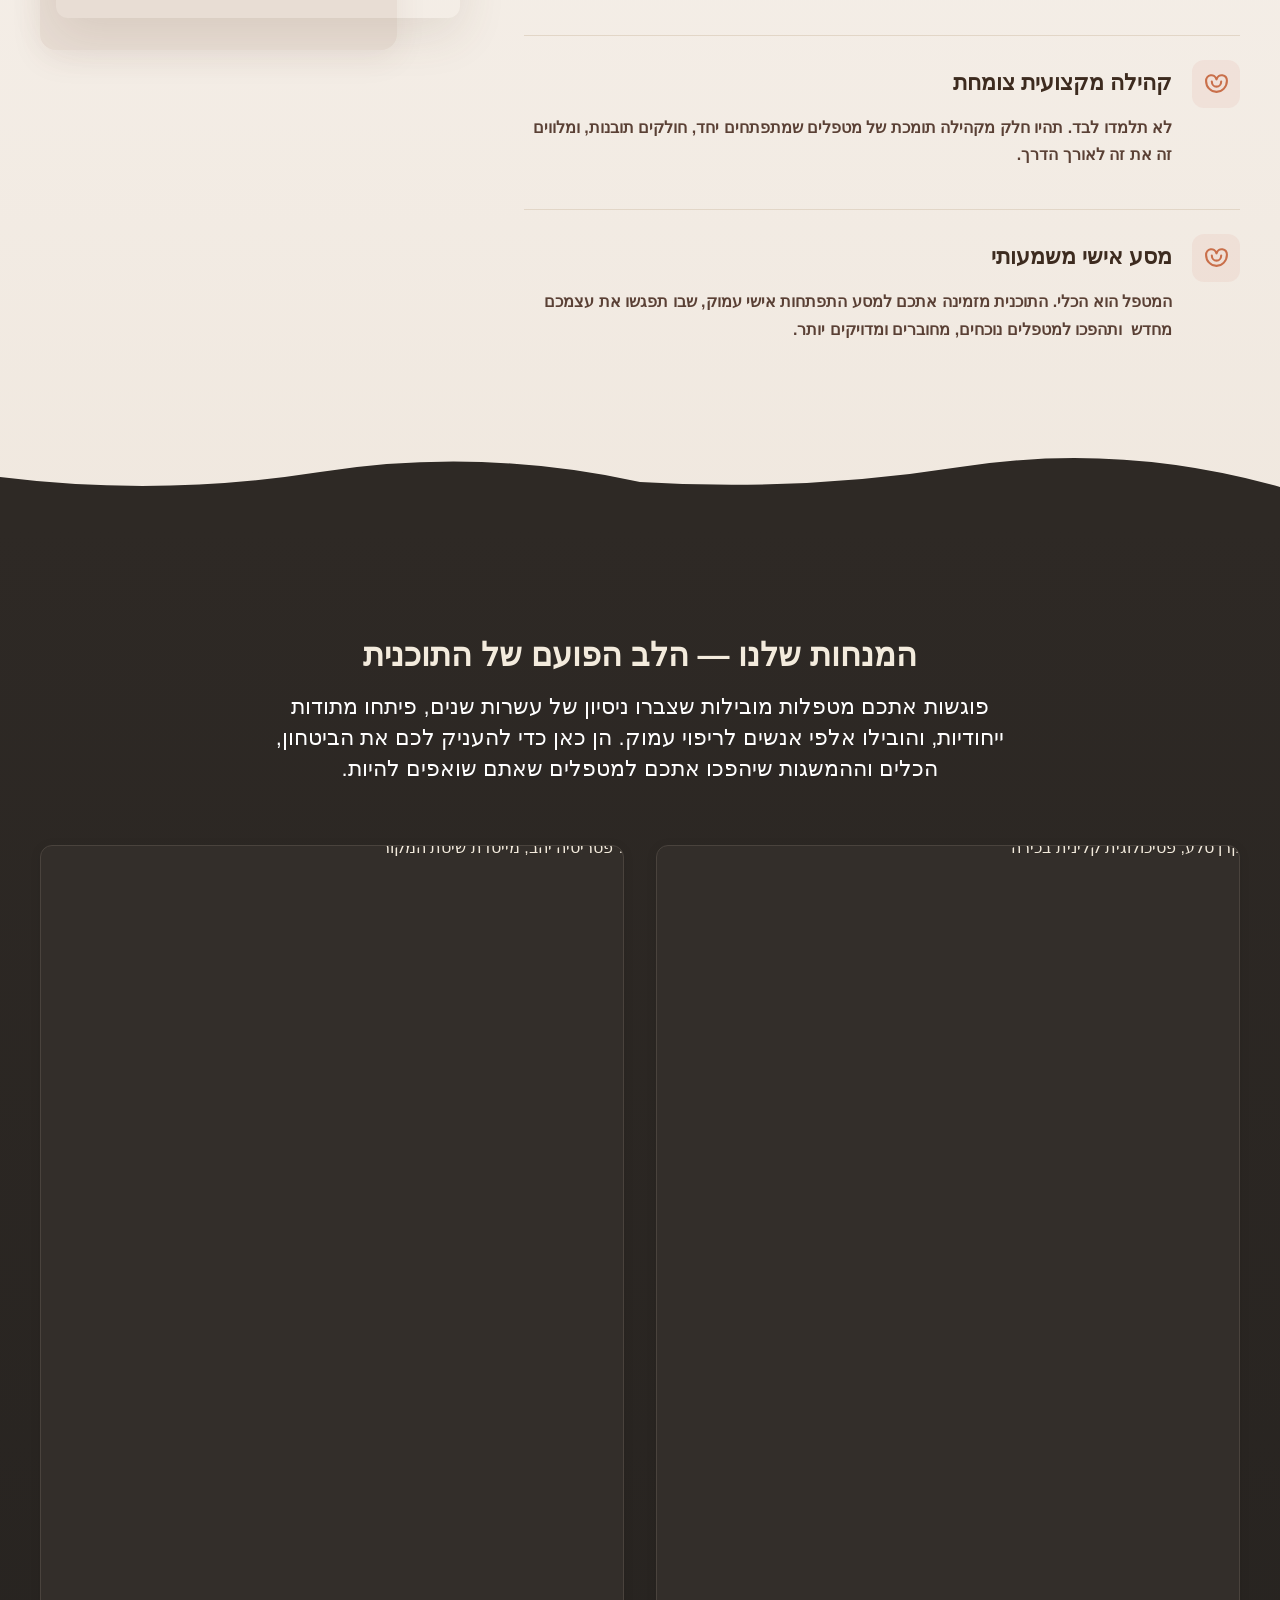
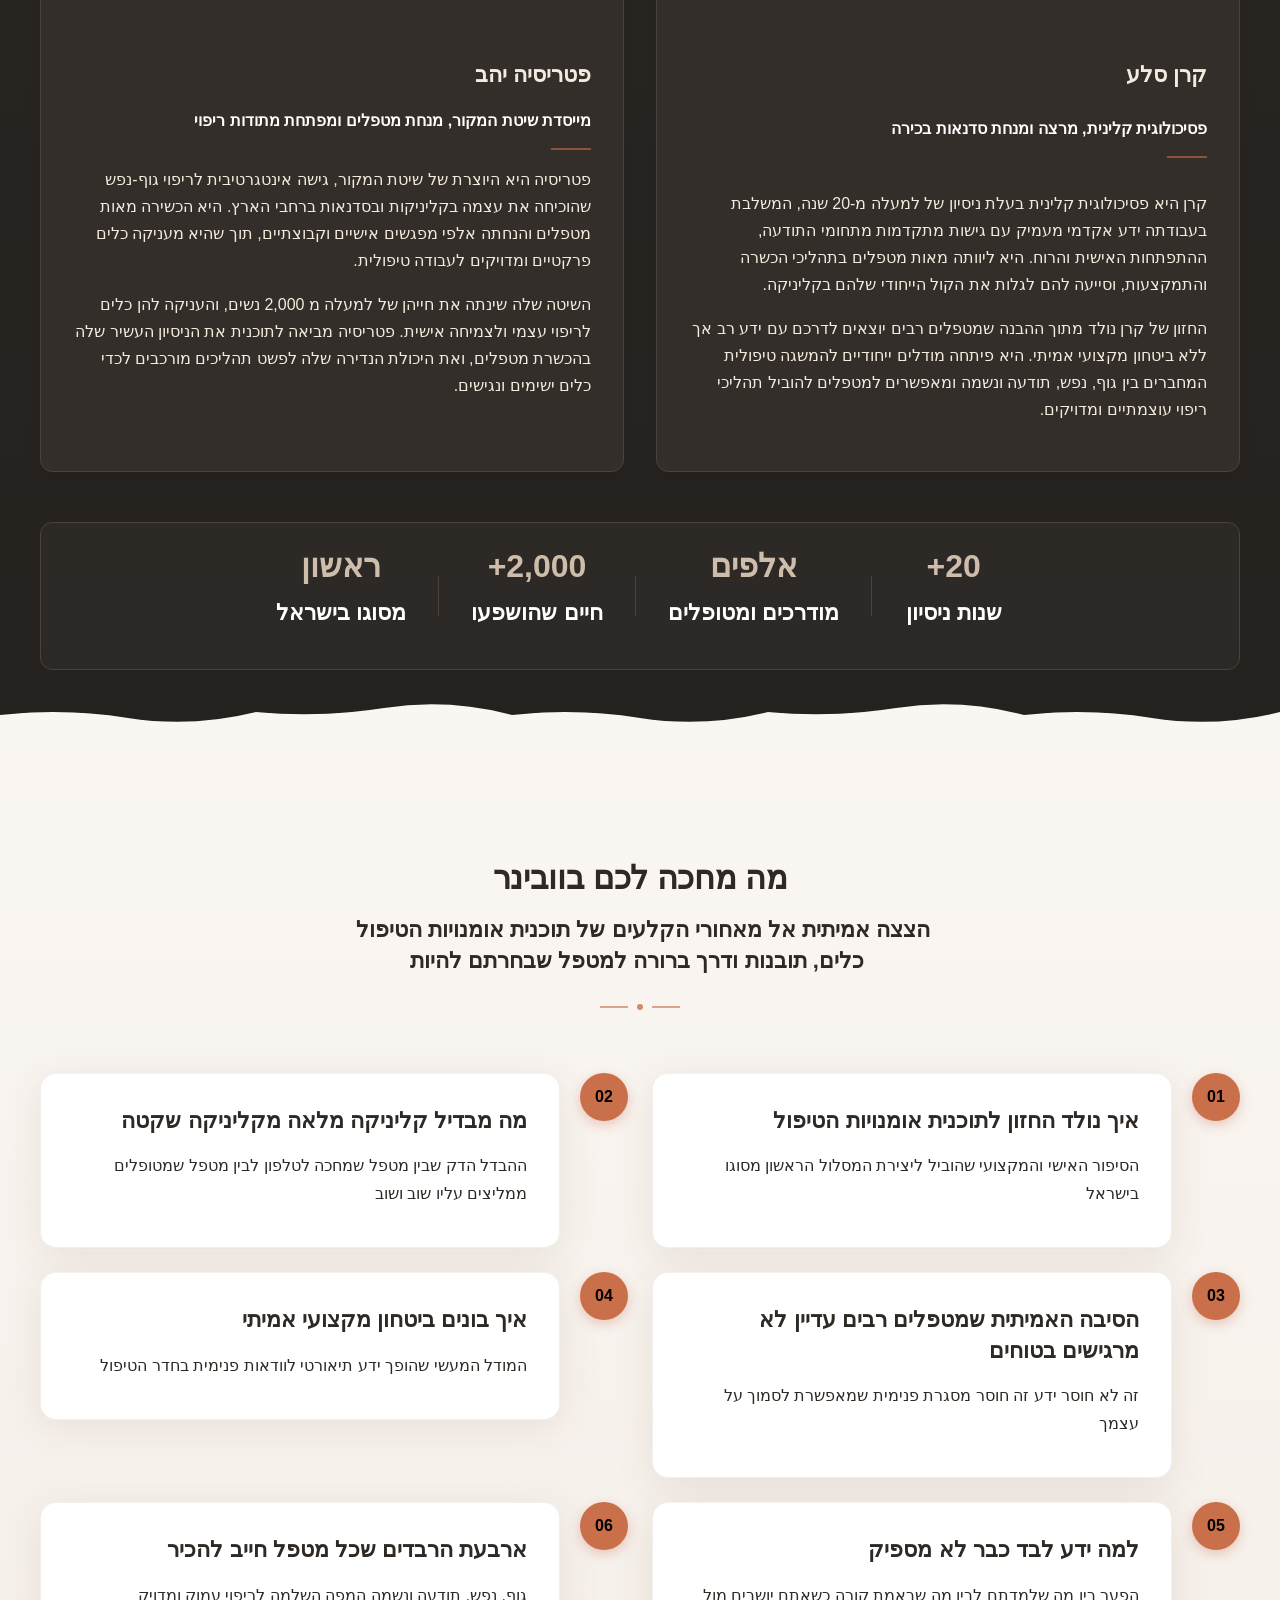
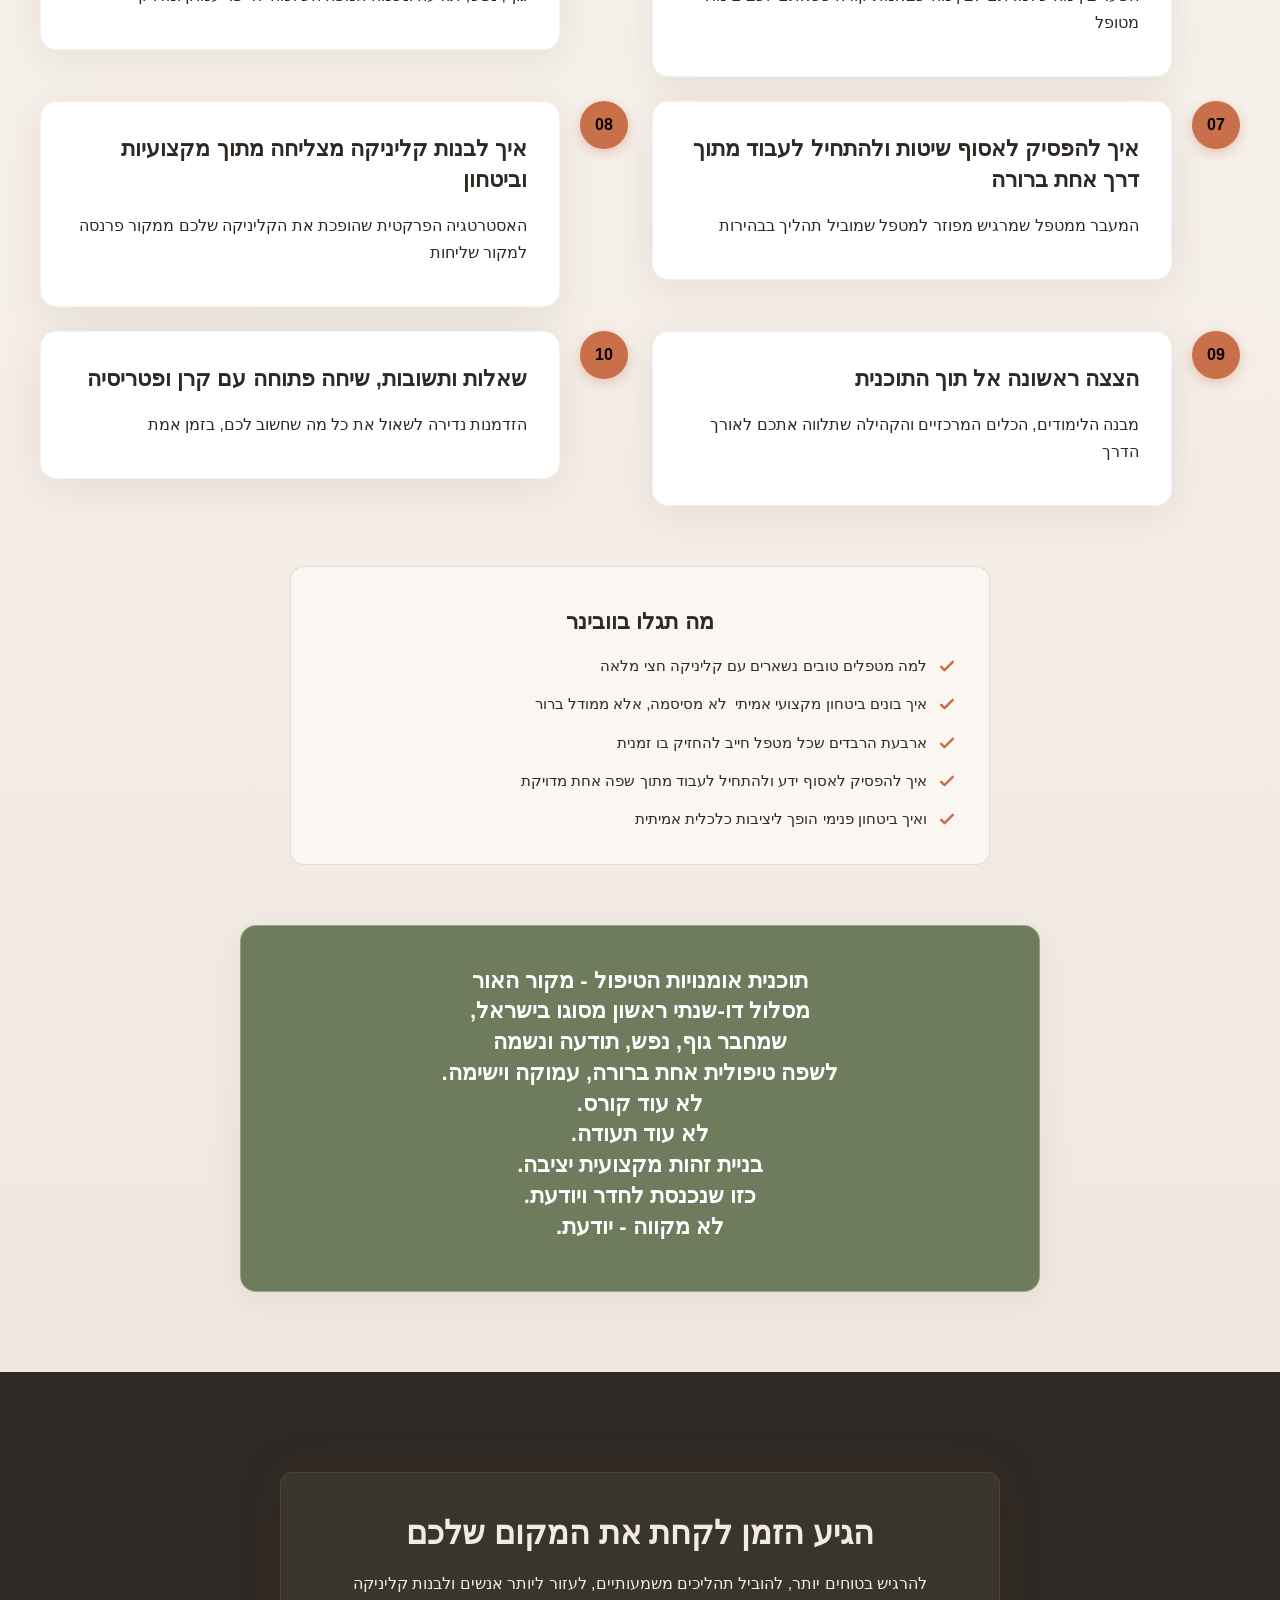
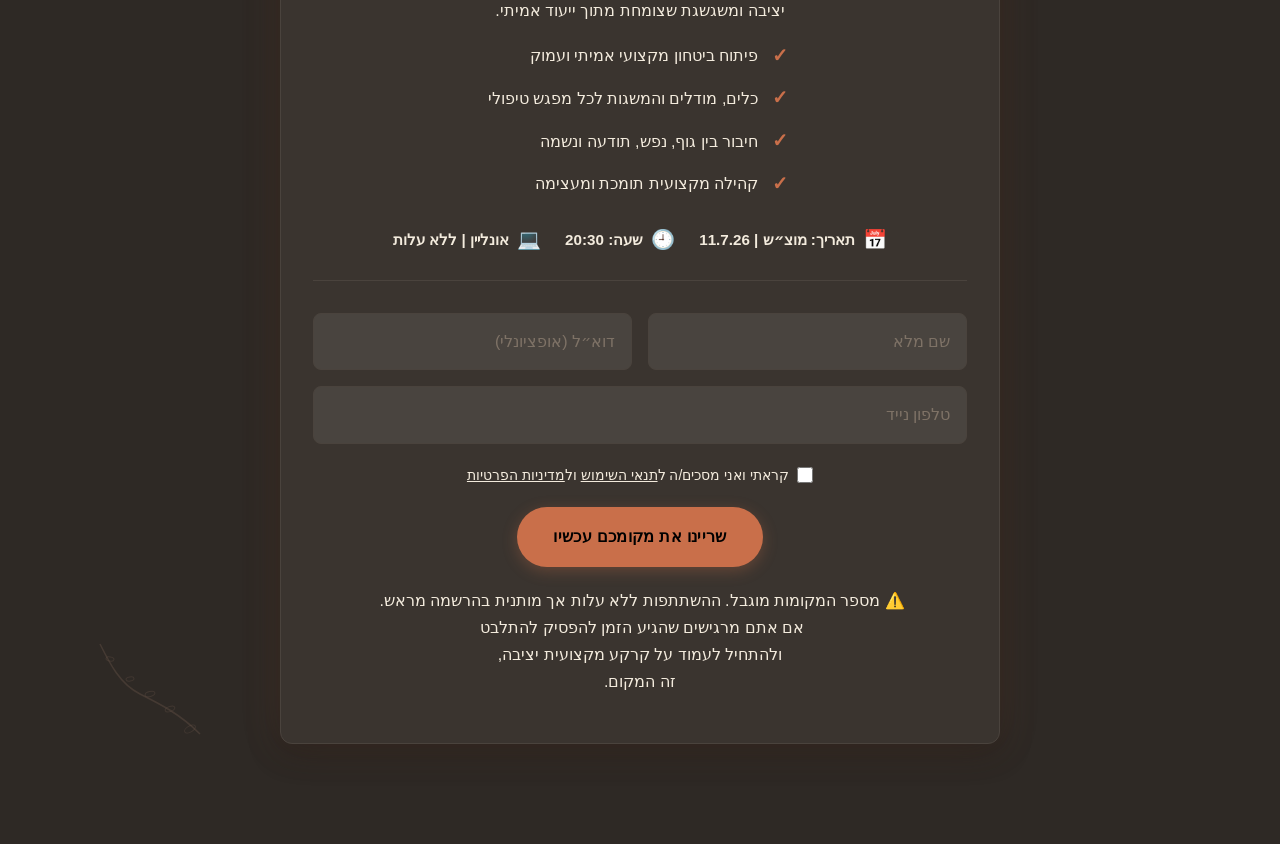
==== commit 4f824495: "Background sync: Progressive GitHub Sync" ====
--- a/index.html
+++ b/index.html
@@ -1490,7 +1490,7 @@
 </script>
   
   <main id="main">
-    <section class="index-hero-section" data-layout-spec="בית-hero" data-hero-type="fullscreen-scrim" data-zappy-section="true" id="hero-dup-1781789237318" style="--zappy-bg-overlay: rgba(0, 0, 0, 0.63); --zappy-bg-image: url(&quot;assets/business-general-hero-upload-1781791352594.webp&quot;); background-repeat: no-repeat; position: relative; overflow: hidden; background-image: url(&quot;assets/business-general-hero-upload-1781791352594.webp&quot;); --zappy-mobile-bg-position: 52% 63%; background-size: cover !important; background-position: 36% 62% !important; min-height: 928.531px !important; cursor: url(&quot;data:image/svg+xml,%3Csvg width='18' height='18' viewBox='0 0 50 50' fill='none' xmlns='http://www.w3.org/2000/svg'%3E%3Cpath d='M29.2344 9.93125L4.87351 34.2922C4.67351 34.4922 4.52976 34.7437 4.46101 35.0203L1.60789 46.4984C1.47664 47.0312 1.63289 47.5922 2.02039 47.9797C2.40945 48.3688 2.97351 48.5219 3.50164 48.3922L14.9798 45.5406C15.2548 45.4719 15.5063 45.3297 15.7079 45.1281L40.0688 20.7672L29.2344 9.93125Z' fill='%23FF0083'/%3E%3Cpath d='M46.1937 3.80781C43.2062 0.820311 38.3468 0.820311 35.3578 3.80781L31.4421 7.72344L42.2781 18.5594L46.1937 14.6437C49.1812 11.6547 49.1812 6.79531 46.1937 3.80781Z' fill='%23FF0083'/%3E%3C/svg%3E&quot;) 2 13, pointer !important;" data-zappy-bg-type="image" data-zappy-bg-color="" data-zappy-bg-image="assets/business-general-hero-upload-1781791352594.webp" data-zappy-bg-overlay-color="#000000" data-zappy-bg-overlay-opacity="63" data-zappy-bg-video-type="" data-zappy-bg-video-url="" data-element-id="zappy-hero-bg-hero-dup-1781789237318" data-element-type="background-image" data-zappy-bg-position="36% 62%" data-zappy-bg-zoom="1" data-mobile-bg-position="52% 63%" data-zappy-mobile-bg-zoom="1" data-zappy-content-align="upper-center">
+    <section class="index-hero-section" data-layout-spec="בית-hero" data-hero-type="fullscreen-scrim" data-zappy-section="true" id="hero-dup-1781789237318" style="--zappy-bg-overlay: rgba(0, 0, 0, 0.63); --zappy-bg-image: url(&quot;assets/business-general-hero-upload-1781791352594.webp&quot;); background-repeat: no-repeat; position: relative; overflow: hidden; background-image: url(&quot;assets/business-general-hero-upload-1781791352594.webp&quot;); --zappy-mobile-bg-position: 52% 63%; background-size: cover !important; background-position: 36% 62% !important; min-height: 928.531px !important; " data-zappy-bg-type="image" data-zappy-bg-color="" data-zappy-bg-image="assets/business-general-hero-upload-1781791352594.webp" data-zappy-bg-overlay-color="#000000" data-zappy-bg-overlay-opacity="63" data-zappy-bg-video-type="" data-zappy-bg-video-url="" data-element-id="zappy-hero-bg-hero-dup-1781789237318" data-element-type="background-image" data-zappy-bg-position="36% 62%" data-zappy-bg-zoom="1" data-mobile-bg-position="52% 63%" data-zappy-mobile-bg-zoom="1" data-zappy-content-align="upper-center">
   <!-- Background Media Layer -->
   <div class="hero-bg-wrapper">
     
@@ -1503,25 +1503,25 @@
   
 
   <!-- Text/CTA Overlay Group -->
-  <div class="hero-content-container" data-zappy-align-target="true" style="">
+  <div class="hero-content-container" data-zappy-align-target="true" >
     <div class="hero-text-group">
-      <h2 style=""><span style="color: #ffffff !important">לראשונה בישראל-בהנחיית קרן סלע ופטריסיה יהב</span></h2>
-      <h1 class="hero-headline" style="box-sizing: border-box !important; display: block !important; width: min(307px, max(100%, -48px + 100vw)) !important; max-width: 307px !important; margin-left: calc(0.5 * (100% - min(307px, max(100%, -48px + 100vw)))) !important; margin-right: calc(0.5 * (100% - min(307px, max(100%, -48px + 100vw)))) !important; margin-inline: calc(0.5 * (100% - min(307px, max(100%, -48px + 100vw)))) !important;" data-zappy-text-width="custom"></h1><h1 style="box-sizing: border-box !important; display: block !important; width: min(727px, max(100%, -48px + 100vw)) !important; max-width: 727px !important; margin-left: calc(0.5 * (100% - min(727px, max(100%, -48px + 100vw)))) !important; margin-right: calc(0.5 * (100% - min(727px, max(100%, -48px + 100vw)))) !important; margin-inline: calc(0.5 * (100% - min(727px, max(100%, -48px + 100vw)))) !important;" data-zappy-text-width="custom"><span style="color: #f3ebdd !important"><span style="color: #f3ebdd !important">תוכנית אומנויות הטיפול&nbsp;&nbsp;</span></span><br><span style="color: #f3ebdd !important"><span style="color: #f3ebdd !important">מקור האור</span></span></h1><div class="zappy-inserted-element" id="zappy-element-1782127621769-9r8jg6jcl" data-element-id="zappy-element-1782127621769-9r8jg6jcl" data-element-type="h2" style="width: 100%;"><h2 class="font-bold" data-element-type="h2" data-element-id="zappy-element-1782127621769-9r8jg6jcl" id="zappy-element-1782127621769-9r8jg6jcl" style=""></h2></div>
-      <h3 class="hero-subtitle" style=""><span style="color: #fffefc !important">הוובינר שיגלה לכם כיצד להפוך למטפלים שיודעים בדיוק מה לעשות, סומכים על עצמם מול כל מטופל ובונים קליניקה מלאה מתוך מקצועיות וביטחון.<br>מסלול דו שנתי ייחודי לשילוב גוף נפש תודעה ונשמה באופן עמוק.</span></h3>
+      <h2 ><span style="color: #ffffff !important">לראשונה בישראל-בהנחיית קרן סלע ופטריסיה יהב</span></h2>
+      <h1 class="hero-headline" style="box-sizing: border-box !important; display: block !important; width: min(307px, max(100%, -48px + 100vw)) !important; max-width: 307px !important; margin-left: calc(0.5 * (100% - min(307px, max(100%, -48px + 100vw)))) !important; margin-right: calc(0.5 * (100% - min(307px, max(100%, -48px + 100vw)))) !important; margin-inline: calc(0.5 * (100% - min(307px, max(100%, -48px + 100vw)))) !important;" data-zappy-text-width="custom"></h1><h1 style="box-sizing: border-box !important; display: block !important; width: min(727px, max(100%, -48px + 100vw)) !important; max-width: 727px !important; margin-left: calc(0.5 * (100% - min(727px, max(100%, -48px + 100vw)))) !important; margin-right: calc(0.5 * (100% - min(727px, max(100%, -48px + 100vw)))) !important; margin-inline: calc(0.5 * (100% - min(727px, max(100%, -48px + 100vw)))) !important;" data-zappy-text-width="custom"><span style="color: #f3ebdd !important"><span style="color: #f3ebdd !important">תוכנית אומנויות הטיפול&nbsp;&nbsp;</span></span><br><span style="color: #f3ebdd !important"><span style="color: #f3ebdd !important">מקור האור</span></span></h1><div class="zappy-inserted-element" id="zappy-element-1782127621769-9r8jg6jcl" data-element-id="zappy-element-1782127621769-9r8jg6jcl" data-element-type="h2" style="width: 100%;"><h2 class="font-bold" data-element-type="h2" data-element-id="zappy-element-1782127621769-9r8jg6jcl" id="zappy-element-1782127621769-9r8jg6jcl" ></h2></div>
+      <h3 class="hero-subtitle" ><span style="color: #fffefc !important">הוובינר שיגלה לכם כיצד להפוך למטפלים שיודעים בדיוק מה לעשות, סומכים על עצמם מול כל מטופל ובונים קליניקה מלאה מתוך מקצועיות וביטחון.<br>מסלול דו שנתי ייחודי לשילוב גוף נפש תודעה ונשמה באופן עמוק.</span></h3>
     </div>
 
     <div class="hero-event-details">
-      <div class="event-item" style="">
+      <div class="event-item" >
         <svg data-element-type="icon" data-icon-type="svg" class="event-icon" viewBox="0 0 24 24" fill="none" stroke="currentColor" stroke-width="2" style="cursor: pointer;"><rect x="3" y="4" width="18" height="18" rx="2" ry="2"></rect><line x1="16" y1="2" x2="16" y2="6"></line><line x1="8" y1="2" x2="8" y2="6"></line><line x1="3" y1="10" x2="21" y2="10"></line></svg>
-        <span style=""><b>תאריך: מוצ״ש | 11.7.26</b></span>
-      </div>
-      <div class="event-item" style="">
+        <span ><b>תאריך: מוצ״ש | 11.7.26</b></span>
+      </div>
+      <div class="event-item" >
         <svg data-element-type="icon" data-icon-type="svg" class="event-icon" viewBox="0 0 24 24" fill="none" stroke="currentColor" stroke-width="2" style="cursor: pointer;" data-element-id="zappy-temp-icon-1782047087097-lzomu3zpe"><circle cx="12" cy="12" r="10"></circle><polyline points="12 6 12 12 16 14"></polyline></svg>
-        <span style=""><b>שעה: 20:30</b></span>
+        <span ><b>שעה: 20:30</b></span>
       </div>
       <div class="event-item">
         <svg data-element-type="icon" data-icon-type="svg" class="event-icon" viewBox="0 0 24 24" fill="none" stroke="currentColor" stroke-width="2"><path d="M21 10c0 7-9 13-9 13s-9-6-9-13a9 9 0 0 1 18 0z"></path><circle cx="12" cy="10" r="3"></circle></svg>
-        <span style=""><b>אונליין | ללא עלות</b></span>
+        <span ><b>אונליין | ללא עלות</b></span>
       </div>
     </div>
 
@@ -1530,7 +1530,7 @@
       
     </div>
 
-    <ul class="hero-benefits-list" style=""><li>
+    <ul class="hero-benefits-list" ><li>
         <svg data-element-type="icon" data-icon-type="svg" class="benefit-icon" viewBox="0 0 24 24" fill="none" stroke="currentColor" stroke-width="2" style="cursor: pointer;"><path d="M22 11.08V12a10 10 0 1 1-5.93-9.14"></path><polyline points="22 4 12 14.01 9 11.01"></polyline></svg>
         <span>לדעת בדיוק מה לעשות בכל שלב במפגש</span>
       </li><li>
@@ -1564,8 +1564,8 @@
           <circle cx="40" cy="6" r="1" fill="var(--primary)"></circle>
         </svg>
       </div>
-      <h2 class="benefits-heading" style=""><span style="color: #2e2925 !important"><span style="color: #c96f4a !important">מה תקבלו מהוובינר?</span></span></h2>
-      <h3 style="">הדרך לביטחון מקצועי אמיתי מתחילה כאן עם כלים,&nbsp;לקבל ידע מוסדר, מודלים ברורים וכלים שישמשו אתכם בכל מפגש וקהילה שתומכת בכם בכל צעד</h3>
+      <h2 class="benefits-heading" ><span style="color: #2e2925 !important"><span style="color: #c96f4a !important">מה תקבלו מהוובינר?</span></span></h2>
+      <h3 >הדרך לביטחון מקצועי אמיתי מתחילה כאן עם כלים,&nbsp;לקבל ידע מוסדר, מודלים ברורים וכלים שישמשו אתכם בכל מפגש וקהילה שתומכת בכם בכל צעד</h3>
     </div>
 
     <!-- Benefits Grid -->
@@ -1627,8 +1627,8 @@
 
     <!-- Reflective Statement Band -->
     <div class="benefits-reflection-band">
-      <p style=""><b><span style="color: #3d2008 !important">הביטחון המקצועי אינו נולד מהידע בלב, הוא נובע מהידיעה שיש לכם מסגרת, כלים וקהילה שמאפשרים לכם להביא את מלוא הכישרון שלכם לידי ביטוי</span></b></p>
-      <div class="benefits-reflection-author" style=""><h3 style=""><p style=""></p></h3></div>
+      <p ><b><span style="color: #3d2008 !important">הביטחון המקצועי אינו נולד מהידע בלב, הוא נובע מהידיעה שיש לכם מסגרת, כלים וקהילה שמאפשרים לכם להביא את מלוא הכישרון שלכם לידי ביטוי</span></b></p>
+      <div class="benefits-reflection-author" ><h3 ><p ></p></h3></div>
     </div>
   </div>
 
@@ -1644,8 +1644,8 @@
     <div class="story-container">
         <!-- Top Centered Block -->
         <div class="story-intro">
-            <h2 class="story-intro-heading" style=""><span style="color: #c96f4a !important">האם גם אתם מרגישים שמשהו חסר?</span></h2>
-            <h3 style="">יש לכם לב גדול, ידע נרחב ורצון אמיתי לעזור. למדתם שיטות רבות, צברתם כלים, אבל עדיין כשאתם יושבים מול המטופל, עולה השאלה הקטנה הזו: "האם אני באמת יודע מה אני עושה?"</h3>
+            <h2 class="story-intro-heading" ><span style="color: #c96f4a !important">האם גם אתם מרגישים שמשהו חסר?</span></h2>
+            <h3 >יש לכם לב גדול, ידע נרחב ורצון אמיתי לעזור. למדתם שיטות רבות, צברתם כלים, אבל עדיין כשאתם יושבים מול המטופל, עולה השאלה הקטנה הזו: "האם אני באמת יודע מה אני עושה?"</h3>
         </div>
 
         <!-- Bottom Asymmetrical Split -->
@@ -1657,7 +1657,7 @@
                     </div>
                     <div class="narrative-content">
                         <h3 class="narrative-title"><span style="color: #6f7b5d">ההשקעה גדולה — אז למה זה עוד לא מתייצב?</span></h3>
-                        <p class="narrative-text" style="">למדתם. השקעתם עשרות אלפי שקלים. צברתם תעודות, כלים, שיטות. אבל עדיין&nbsp; יש חורים ביומן. יש תקופות שקטות מדי. יש מטופלים שלא ממשיכים. ובפנים עולה השאלה שאף אחד לא מדבר עליה: "למה זה לא מתייצב?" "למה אני עדיין לא מרגיש/ה ביטחון מלא?"</p>
+                        <p class="narrative-text" >למדתם. השקעתם עשרות אלפי שקלים. צברתם תעודות, כלים, שיטות. אבל עדיין&nbsp; יש חורים ביומן. יש תקופות שקטות מדי. יש מטופלים שלא ממשיכים. ובפנים עולה השאלה שאף אחד לא מדבר עליה: "למה זה לא מתייצב?" "למה אני עדיין לא מרגיש/ה ביטחון מלא?"</p>
                     </div></div>
                 <div class="narrative-block" data-grid-item-index="1"><div class="narrative-icon-wrapper">
                         <svg xmlns="http://www.w3.org/2000/svg" aria-hidden="true" role="img" width="25" height="25" viewBox="0 0 24 24" data-icon="tabler:brand-badoo" data-iconify="tabler:brand-badoo" data-element-type="icon" data-element-id="zappy-temp-icon-1781787086713-x695472jg" data-icon-type="iconify" data-size-adjusted="true" style="width: 25px; height: 25px; display: inline-block; vertical-align: -0.125em; color: rgb(201, 111, 74); pointer-events: auto; cursor: pointer;" class="iconify iconify--tabler"><g fill="none" stroke="currentColor" stroke-linecap="round" stroke-linejoin="round" stroke-width="2"><path d="M22 9.43C22 15.268 17.523 20 12 20S2 15.338 2 9.5c0-2.667 1.83-5.01 4.322-5.429C8.814 3.653 11.222 5.463 12 8c.768-2.54 3.177-4.354 5.668-3.931C20.163 4.486 22 6.759 22 9.429"></path><path d="M7.5 10c0 2.761 2.015 5 4.5 5s4.5-2.239 4.5-5"></path></g></svg>
@@ -1671,7 +1671,7 @@
                     </div>
                     <div class="narrative-content">
                         <h3 class="narrative-title"><span style="color: #6f7b5d">יש בכם עומק — הגיע הזמן לבטא אותו בעקביות</span></h3>
-                        <p class="narrative-text" style="">זה לדעת שיש בכם עומק אבל לא להצליח לבטא אותו בעקביות. בוובינר הזה תגלו איך להפוך את הידע שצברתם לביטחון מקצועי אמיתי. איך לבנות קליניקה יציבה, מלאה ומשגשגת — מתוך חיבור לכלים ולקהילה שיאפשרו לכם סוף סוף לעמוד מאחורי הערך שלכם, בלי להתנצל.</p>
+                        <p class="narrative-text" >זה לדעת שיש בכם עומק אבל לא להצליח לבטא אותו בעקביות. בוובינר הזה תגלו איך להפוך את הידע שצברתם לביטחון מקצועי אמיתי. איך לבנות קליניקה יציבה, מלאה ומשגשגת — מתוך חיבור לכלים ולקהילה שיאפשרו לכם סוף סוף לעמוד מאחורי הערך שלכם, בלי להתנצל.</p>
                     </div></div>
             </div>
 
@@ -1733,7 +1733,7 @@
     <article class="home-layout-section__panel home-layout-section__panel--guf" data-grid-item-index="1">
       <div class="home-layout-section__panel-content">
         <h2 class="home-layout-section__panel-title">גוף</h2>
-        <h3 style=""><span style="font-weight: normal;">הבית הפיזי של החוויה. דרך הנשימה, התנועה והמגע, אנו לומדים להקשיב למה שהגוף מבטא מעבר למילים.</span></h3>
+        <h3 ><span style="font-weight: normal;">הבית הפיזי של החוויה. דרך הנשימה, התנועה והמגע, אנו לומדים להקשיב למה שהגוף מבטא מעבר למילים.</span></h3>
       </div>
     </article>
 
@@ -1768,8 +1768,8 @@
                     <line x1="50" y1="10" x2="80" y2="10" stroke="var(--primary)" stroke-width="1.5"></line>
                 </svg>
             </div>
-            <h2 class="index-features-section__title" style=""><span style="color: #c96f4a !important"><span style="color: #c96f4a !important">המסלול שיהפוך אתכם למטפלים שאתם שואפים להיות</span></span></h2>
-            <h3 style=""><span style="font-weight: normal;">תוכנית הכשרה פורצת דרך, ראשונה מסוגה בישראל, שמחברת בין גוף, נפש, תודעה ונשמה לשפה טיפולית אחת ומעניקה לכם את הביטחון, הכלים והקהילה להוביל תהליכי ריפוי עמוקים.</span></h3>
+            <h2 class="index-features-section__title" ><span style="color: #c96f4a !important"><span style="color: #c96f4a !important">המסלול שיהפוך אתכם למטפלים שאתם שואפים להיות</span></span></h2>
+            <h3 ><span style="font-weight: normal;">תוכנית הכשרה פורצת דרך, ראשונה מסוגה בישראל, שמחברת בין גוף, נפש, תודעה ונשמה לשפה טיפולית אחת ומעניקה לכם את הביטחון, הכלים והקהילה להוביל תהליכי ריפוי עמוקים.</span></h3>
         </div>
 
         <!-- 2-Column Layout: Features + Image -->
@@ -1782,7 +1782,7 @@
                     </div>
                     <div class="index-features-section__feature-text" data-grid-item-index="1">
                         <h3>גישה אינטגרטיבית שלמה</h3>
-                        <p style=""><b>לראשונה בישראל, מסגרת טיפולית שמאחדת את כל רבדי הקיום: גוף, נפש, תודעה ונשמה, לכדי שפה טיפולית אחת מדויקת ומלאה.</b></p>
+                        <p ><b>לראשונה בישראל, מסגרת טיפולית שמאחדת את כל רבדי הקיום: גוף, נפש, תודעה ונשמה, לכדי שפה טיפולית אחת מדויקת ומלאה.</b></p>
                     </div>
                 </div>
                 <div class="index-features-section__feature zappy-grid-item-nested-grid zappy-preserve-css-grid" data-grid-item-index="1" data-zappy-grid-align="start" data-original-gap="20px" style="display: grid; align-items: stretch !important;">
@@ -1791,7 +1791,7 @@
                     </div>
                     <div class="index-features-section__feature-text" data-grid-item-index="1">
                         <h3>מסגרות טיפוליות ברורות</h3>
-                        <p style=""><b>מודלים, המשגות וכלים פרקטיים שיאפשרו לכם להבין בדיוק מה קורה בחדר — ומה הצעד הבא. בלי ניחושים, בלי ללכת לאיבוד.</b></p>
+                        <p ><b>מודלים, המשגות וכלים פרקטיים שיאפשרו לכם להבין בדיוק מה קורה בחדר — ומה הצעד הבא. בלי ניחושים, בלי ללכת לאיבוד.</b></p>
                     </div>
                 </div>
                 <div class="index-features-section__feature zappy-grid-item-nested-grid zappy-preserve-css-grid" data-grid-item-index="2" data-zappy-grid-align="start" data-original-gap="20px" style="display: grid; align-items: stretch !important;">
@@ -1800,7 +1800,7 @@
                     </div>
                     <div class="index-features-section__feature-text" data-grid-item-index="1">
                         <h3>ביטחון מקצועי אמיתי</h3>
-                        <p style=""><b>הביטחון שלכם ייבנה מתוך ידע, התנסות מונחית והבנה עמוקה לא מסיסמאות. תדעו בדיוק מה אתם עושים, ותשדרו זאת למטופל.</b></p>
+                        <p ><b>הביטחון שלכם ייבנה מתוך ידע, התנסות מונחית והבנה עמוקה לא מסיסמאות. תדעו בדיוק מה אתם עושים, ותשדרו זאת למטופל.</b></p>
                     </div>
                 </div>
                 <div class="index-features-section__feature zappy-grid-item-nested-grid zappy-preserve-css-grid" data-grid-item-index="3" data-zappy-grid-align="start" data-original-gap="20px" style="display: grid; align-items: stretch !important;">
@@ -1809,7 +1809,7 @@
                     </div>
                     <div class="index-features-section__feature-text" data-grid-item-index="1">
                         <h3>קהילה מקצועית צומחת</h3>
-                        <p style=""><b>לא תלמדו לבד. תהיו חלק מקהילה תומכת של מטפלים שמתפתחים יחד, חולקים תובנות, ומלווים זה את זה לאורך הדרך.</b></p>
+                        <p ><b>לא תלמדו לבד. תהיו חלק מקהילה תומכת של מטפלים שמתפתחים יחד, חולקים תובנות, ומלווים זה את זה לאורך הדרך.</b></p>
                     </div>
                 </div>
                 <div class="index-features-section__feature zappy-grid-item-nested-grid zappy-preserve-css-grid" data-grid-item-index="4" data-zappy-grid-align="start" data-original-gap="20px" style="display: grid; align-items: stretch !important;">
@@ -1818,7 +1818,7 @@
                     </div>
                     <div class="index-features-section__feature-text" data-grid-item-index="1">
                         <h3>מסע אישי משמעותי</h3>
-                        <p style=""><b>המטפל הוא הכלי. התוכנית מזמינה אתכם למסע התפתחות אישי עמוק, שבו תפגשו את עצמכם מחדש&nbsp; ותהפכו למטפלים נוכחים, מחוברים ומדויקים יותר.</b></p>
+                        <p ><b>המטפל הוא הכלי. התוכנית מזמינה אתכם למסע התפתחות אישי עמוק, שבו תפגשו את עצמכם מחדש&nbsp; ותהפכו למטפלים נוכחים, מחוברים ומדויקים יותר.</b></p>
                     </div>
                 </div>
             </div>
@@ -1827,7 +1827,7 @@
             <div class="index-features-section__image-wrapper">
                 <div class="index-features-section__image-backplate" aria-hidden="true"></div>
                 <div class="index-features-section__image">
-                    <img loading="lazy" decoding="async" data-placeholder="index-features-image-1" data-context="A warm, softly-lit close-up of a facilitated circle discussion in a healing workshop. Hands resting gently on journals, a textured notebook with handwritten insights, and a cup of herbal tea on a wooden table. The atmosphere is intimate, grounded, and deeply human — capturing the essence of therapeutic education." width="600" height="750" src="/assets/site-index-features-image-1-remove_background-1781790344977-hx7uaz.png?v=1781790344977" alt="סדנת הכשרה טיפולית — מעגל שיח מונחה עם מחברות וכלי כתיבה על שולחן עץ" data-element-type="image" data-element-id="img-1781786072382-i3wyfm7ia" style="">
+                    <img loading="lazy" decoding="async" data-placeholder="index-features-image-1" data-context="A warm, softly-lit close-up of a facilitated circle discussion in a healing workshop. Hands resting gently on journals, a textured notebook with handwritten insights, and a cup of herbal tea on a wooden table. The atmosphere is intimate, grounded, and deeply human — capturing the essence of therapeutic education." width="600" height="750" src="/assets/site-index-features-image-1-remove_background-1781790344977-hx7uaz.png?v=1781790344977" alt="סדנת הכשרה טיפולית — מעגל שיח מונחה עם מחברות וכלי כתיבה על שולחן עץ" data-element-type="image" data-element-id="img-1781786072382-i3wyfm7ia" >
                 </div>
             </div>
         </div>
@@ -1849,7 +1849,7 @@
         <!-- Section Header -->
         <header class="index-team-section__header scrolled">
             <h2 class="index-team-section__title">המנחות שלנו — הלב הפועם של התוכנית</h2>
-            <p class="index-team-section__subtitle" style=""></p><h3 style="outline: none; box-sizing: border-box !important; display: block !important; width: min(736px, max(100%, -48px + 100vw)) !important; max-width: 736px !important; margin-left: calc(0.5 * (100% - min(736px, max(100%, -48px + 100vw)))) !important; margin-right: calc(0.5 * (100% - min(736px, max(100%, -48px + 100vw)))) !important; margin-inline: calc(0.5 * (100% - min(736px, max(100%, -48px + 100vw)))) !important;" data-zappy-text-width="custom"><span style="color: #ffffff !important"><span style="color: #ffffff !important"><span style="color: #8c7e70 !important"><span style="color: rgb(255, 255, 255) !important; font-weight: normal;">פוגשות אתכם מטפלות מובילות שצברו ניסיון של עשרות שנים, פיתחו מתודות ייחודיות, והובילו אלפי אנשים לריפוי עמוק. הן כאן כדי להעניק לכם את הביטחון, הכלים וההמשגות שיהפכו אתכם למטפלים שאתם שואפים להיות.</span></span></span></span></h3><p></p>
+            <p class="index-team-section__subtitle" ></p><h3 style="outline: none; box-sizing: border-box !important; display: block !important; width: min(736px, max(100%, -48px + 100vw)) !important; max-width: 736px !important; margin-left: calc(0.5 * (100% - min(736px, max(100%, -48px + 100vw)))) !important; margin-right: calc(0.5 * (100% - min(736px, max(100%, -48px + 100vw)))) !important; margin-inline: calc(0.5 * (100% - min(736px, max(100%, -48px + 100vw)))) !important;" data-zappy-text-width="custom"><span style="color: #ffffff !important"><span style="color: #ffffff !important"><span style="color: #8c7e70 !important"><span style="color: rgb(255, 255, 255) !important; font-weight: normal;">פוגשות אתכם מטפלות מובילות שצברו ניסיון של עשרות שנים, פיתחו מתודות ייחודיות, והובילו אלפי אנשים לריפוי עמוק. הן כאן כדי להעניק לכם את הביטחון, הכלים וההמשגות שיהפכו אתכם למטפלים שאתם שואפים להיות.</span></span></span></span></h3><p></p>
         </header>
 
         <!-- Biographies Grid -->
@@ -2041,7 +2041,7 @@
           <span class="index-agenda-section__item-number" style="color: rgb(0, 0, 0) !important;">10</span>
         </div>
         <div class="index-agenda-section__item-content card-default">
-          <h3 class="index-agenda-section__item-title" style="">שאלות ותשובות, שיחה פתוחה עם קרן ופטריסיה</h3>
+          <h3 class="index-agenda-section__item-title" >שאלות ותשובות, שיחה פתוחה עם קרן ופטריסיה</h3>
           <p class="index-agenda-section__item-text" style="color: rgb(46, 41, 37) !important;">הזדמנות נדירה לשאול את כל מה שחשוב לכם, בזמן אמת</p>
         </div>
       </div>
@@ -2052,38 +2052,32 @@
     <div class="index-agenda-section__audience">
       <div class="index-agenda-section__audience-card card-bordered">
         <h3 class="index-agenda-section__audience-title">מה תגלו בוובינר</h3>
-        <ul class="index-agenda-section__audience-list zappy-preserve-css-grid" id="zappy-auto-grid-1781771545594-qpl0az" data-zappy-auto-grid="true" style="--zappy-grid-cols: 1fr; display: grid; grid-template-columns: 1fr; gap: 14px; align-items: stretch !important;" data-zappy-explicit-columns="true" data-original-item-width="305" data-original-gap="12px 24px">
-          <li class="index-agenda-section__audience-item" data-grid-item-index="0">
-            <svg class="index-agenda-section__check-icon" viewBox="0 0 24 24" fill="none" xmlns="http://www.w3.org/2000/svg">
+        <ul class="index-agenda-section__audience-list zappy-preserve-css-grid" id="zappy-auto-grid-1781771545594-qpl0az" data-zappy-auto-grid="true" style="--zappy-grid-cols: 1fr; display: grid; grid-template-columns: 1fr; gap: 14px; align-items: stretch !important;" data-zappy-explicit-columns="true" data-original-item-width="305" data-original-gap="12px 24px"><li class="index-agenda-section__audience-item" data-grid-item-index="0">
+            <svg class="index-agenda-section__check-icon" viewBox="0 0 24 24" fill="none" xmlns="http://www.w3.org/2000/svg" data-element-type="icon" data-element-id="icon-1782666330580-336ck0jxp" data-icon-type="svg" style="cursor: pointer;">
               <path d="M5 13L9 17L19 7" stroke="currentColor" stroke-width="2" stroke-linecap="round" stroke-linejoin="round"></path>
             </svg>
             <span>למה מטפלים טובים נשארים עם קליניקה חצי מלאה</span>
-          </li>
-          <li class="index-agenda-section__audience-item" data-grid-item-index="1">
-            <svg class="index-agenda-section__check-icon" viewBox="0 0 24 24" fill="none" xmlns="http://www.w3.org/2000/svg">
+          </li><li class="index-agenda-section__audience-item" data-grid-item-index="1">
+            <svg class="index-agenda-section__check-icon" viewBox="0 0 24 24" fill="none" xmlns="http://www.w3.org/2000/svg" data-element-type="icon" data-element-id="icon-1782666330580-tkru5nx50" data-icon-type="svg" style="cursor: pointer;">
               <path d="M5 13L9 17L19 7" stroke="currentColor" stroke-width="2" stroke-linecap="round" stroke-linejoin="round"></path>
             </svg>
-            <span>איך בונים ביטחון מקצועי אמיתי — לא מסיסמה, אלא ממודל ברור</span>
-          </li>
-          <li class="index-agenda-section__audience-item" data-grid-item-index="2">
-            <svg class="index-agenda-section__check-icon" viewBox="0 0 24 24" fill="none" xmlns="http://www.w3.org/2000/svg">
+            <span>איך בונים ביטחון מקצועי אמיתי&nbsp; לא מסיסמה, אלא ממודל ברור</span>
+          </li><li class="index-agenda-section__audience-item" data-grid-item-index="2">
+            <svg class="index-agenda-section__check-icon" viewBox="0 0 24 24" fill="none" xmlns="http://www.w3.org/2000/svg" data-element-type="icon" data-element-id="icon-1782666330580-3cuokxyo7" data-icon-type="svg" style="cursor: pointer;">
               <path d="M5 13L9 17L19 7" stroke="currentColor" stroke-width="2" stroke-linecap="round" stroke-linejoin="round"></path>
             </svg>
             <span>ארבעת הרבדים שכל מטפל חייב להחזיק בו זמנית</span>
-          </li>
-          <li class="index-agenda-section__audience-item" data-grid-item-index="3">
-            <svg class="index-agenda-section__check-icon" viewBox="0 0 24 24" fill="none" xmlns="http://www.w3.org/2000/svg">
+          </li><li class="index-agenda-section__audience-item" data-grid-item-index="3">
+            <svg class="index-agenda-section__check-icon" viewBox="0 0 24 24" fill="none" xmlns="http://www.w3.org/2000/svg" data-element-type="icon" data-element-id="icon-1782666330580-lt229fmfh" data-icon-type="svg" style="cursor: pointer;">
               <path d="M5 13L9 17L19 7" stroke="currentColor" stroke-width="2" stroke-linecap="round" stroke-linejoin="round"></path>
             </svg>
             <span>איך להפסיק לאסוף ידע ולהתחיל לעבוד מתוך שפה אחת מדויקת</span>
-          </li>
-          <li class="index-agenda-section__audience-item" data-grid-item-index="4">
-            <svg class="index-agenda-section__check-icon" viewBox="0 0 24 24" fill="none" xmlns="http://www.w3.org/2000/svg">
+          </li><li class="index-agenda-section__audience-item" data-grid-item-index="4">
+            <svg class="index-agenda-section__check-icon" viewBox="0 0 24 24" fill="none" xmlns="http://www.w3.org/2000/svg" data-element-type="icon" data-element-id="icon-1782666330580-9823abcxc" data-icon-type="svg" style="cursor: pointer;">
               <path d="M5 13L9 17L19 7" stroke="currentColor" stroke-width="2" stroke-linecap="round" stroke-linejoin="round"></path>
             </svg>
             <span>ואיך ביטחון פנימי הופך ליציבות כלכלית אמיתית</span>
-          </li>
-        </ul>
+          </li></ul>
       </div>
     </div>
 
@@ -2120,7 +2114,7 @@
         להרגיש בטוחים יותר, להוביל תהליכים משמעותיים, לעזור ליותר אנשים ולבנות קליניקה יציבה ומשגשגת שצומחת מתוך ייעוד אמיתי.
       </p>
 
-      <ul class="index-cta-section__benefits" data-zappy-grid-align="center" style=""><li class="index-cta-section__benefit-item" data-grid-item-index="0">
+      <ul class="index-cta-section__benefits" data-zappy-grid-align="center" ><li class="index-cta-section__benefit-item" data-grid-item-index="0">
   <span class="index-cta-section__check" aria-hidden="true" style="color: #c96f4a; width: 24px; text-align: center; flex-shrink: 0;">✓</span>
   <span class="index-cta-section__benefit-text" style="color: rgb(243, 235, 221); font-size: 1rem;">פיתוח ביטחון מקצועי אמיתי ועמוק</span>
 </li>
@@ -2140,15 +2134,15 @@
       <div class="index-cta-section__details">
         <div class="index-cta-section__detail">
           <span class="index-cta-section__detail-icon" aria-hidden="true">📅</span>
-          <span class="index-cta-section__detail-text" style=""><b>תאריך: מוצ״ש | 11.7.26</b></span>
-        </div>
-        <div class="index-cta-section__detail" style="">
+          <span class="index-cta-section__detail-text" ><b>תאריך: מוצ״ש | 11.7.26</b></span>
+        </div>
+        <div class="index-cta-section__detail" >
           <span class="index-cta-section__detail-icon" aria-hidden="true">🕘</span>
-          <span class="index-cta-section__detail-text" style=""><b>שעה: 20:30</b></span>
-        </div>
-        <div class="index-cta-section__detail" style="">
+          <span class="index-cta-section__detail-text" ><b>שעה: 20:30</b></span>
+        </div>
+        <div class="index-cta-section__detail" >
           <span class="index-cta-section__detail-icon" aria-hidden="true">💻</span>
-          <span class="index-cta-section__detail-text" style=""><b>אונליין | ללא עלות</b></span>
+          <span class="index-cta-section__detail-text" ><b>אונליין | ללא עלות</b></span>
         </div>
       </div>
 
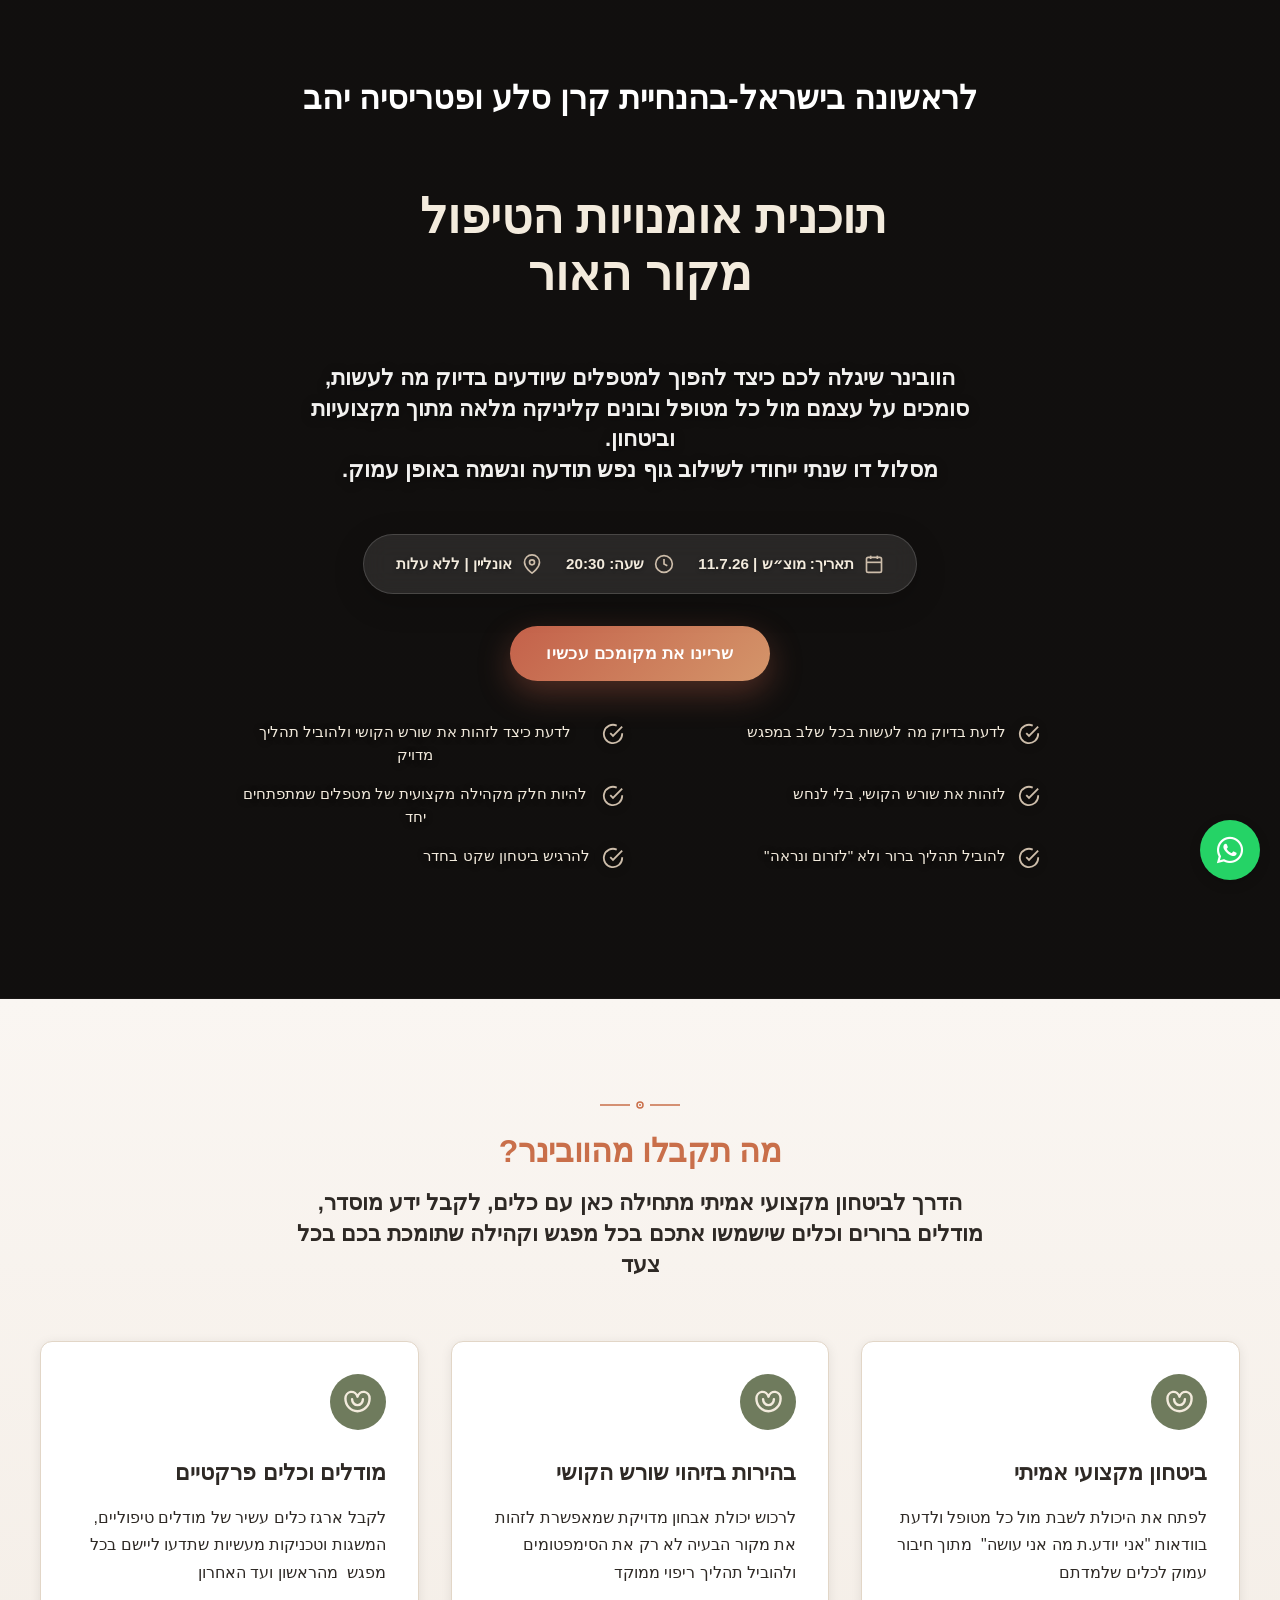
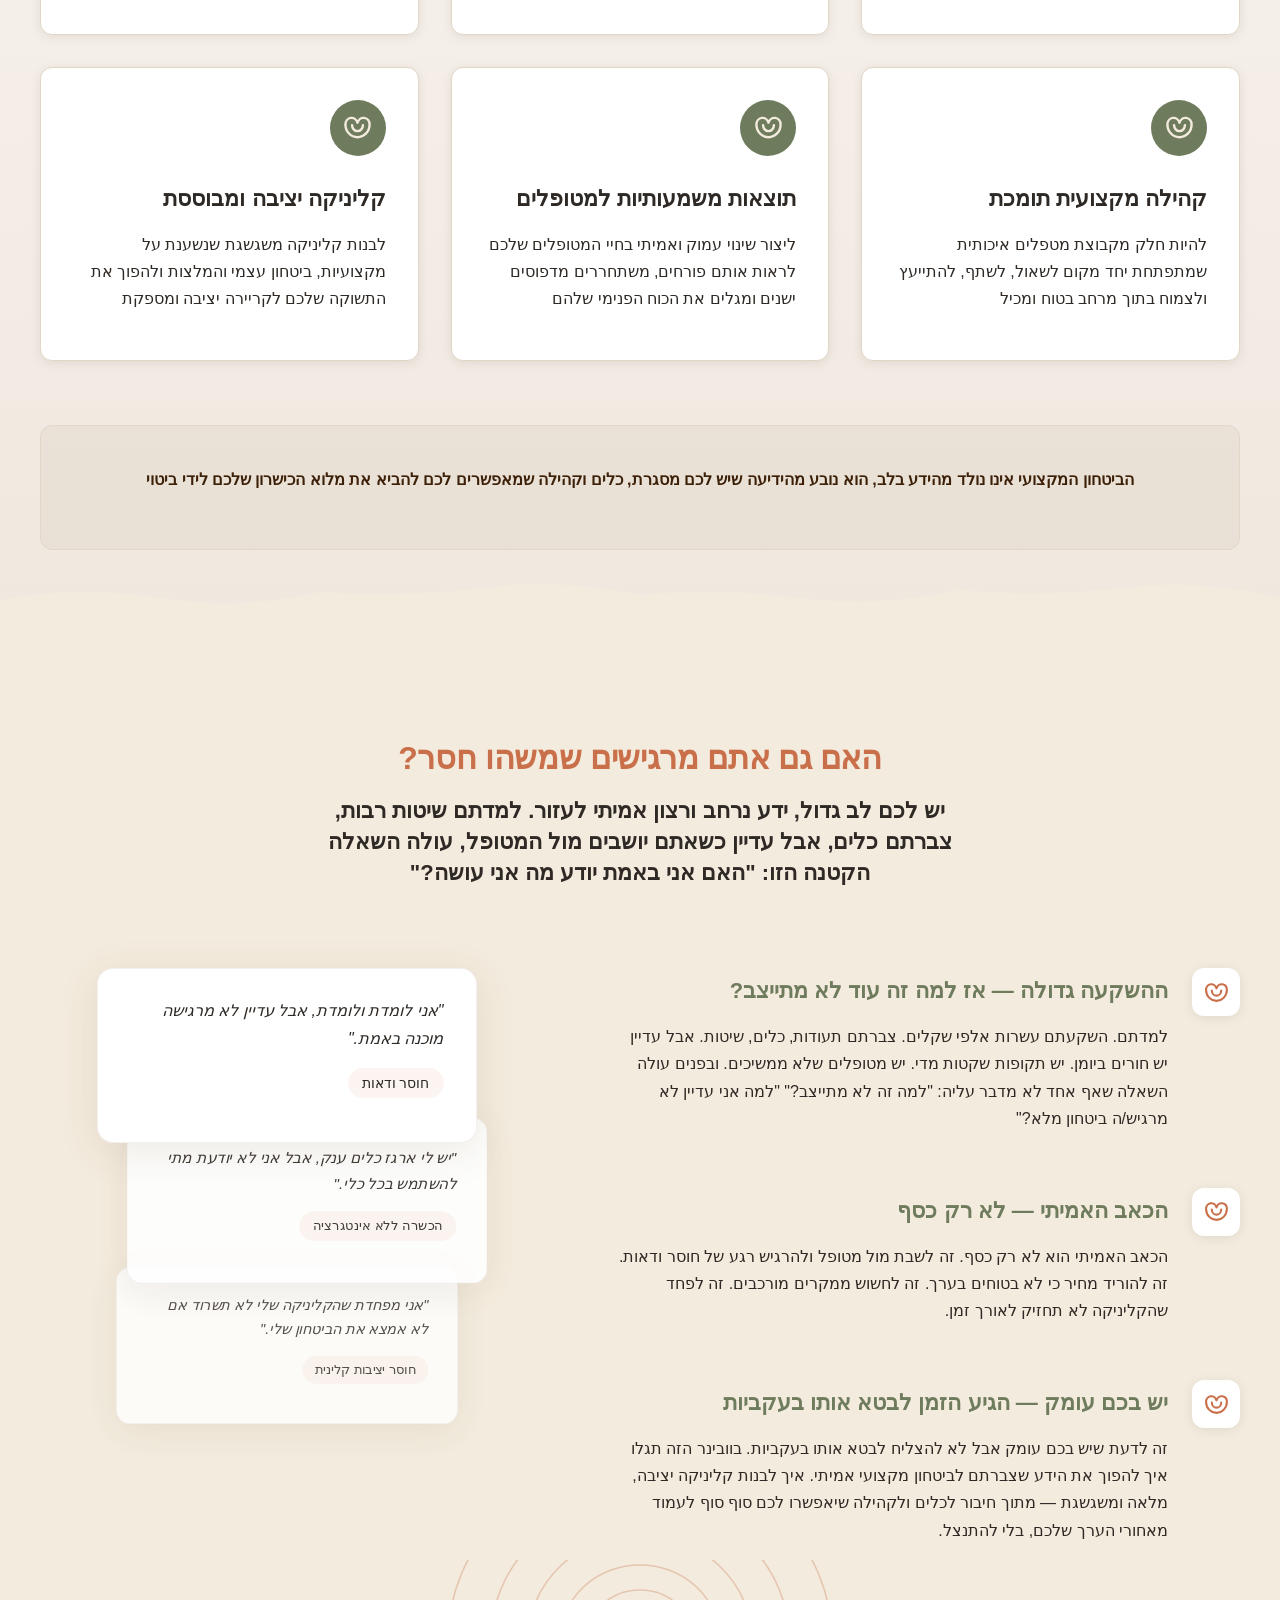
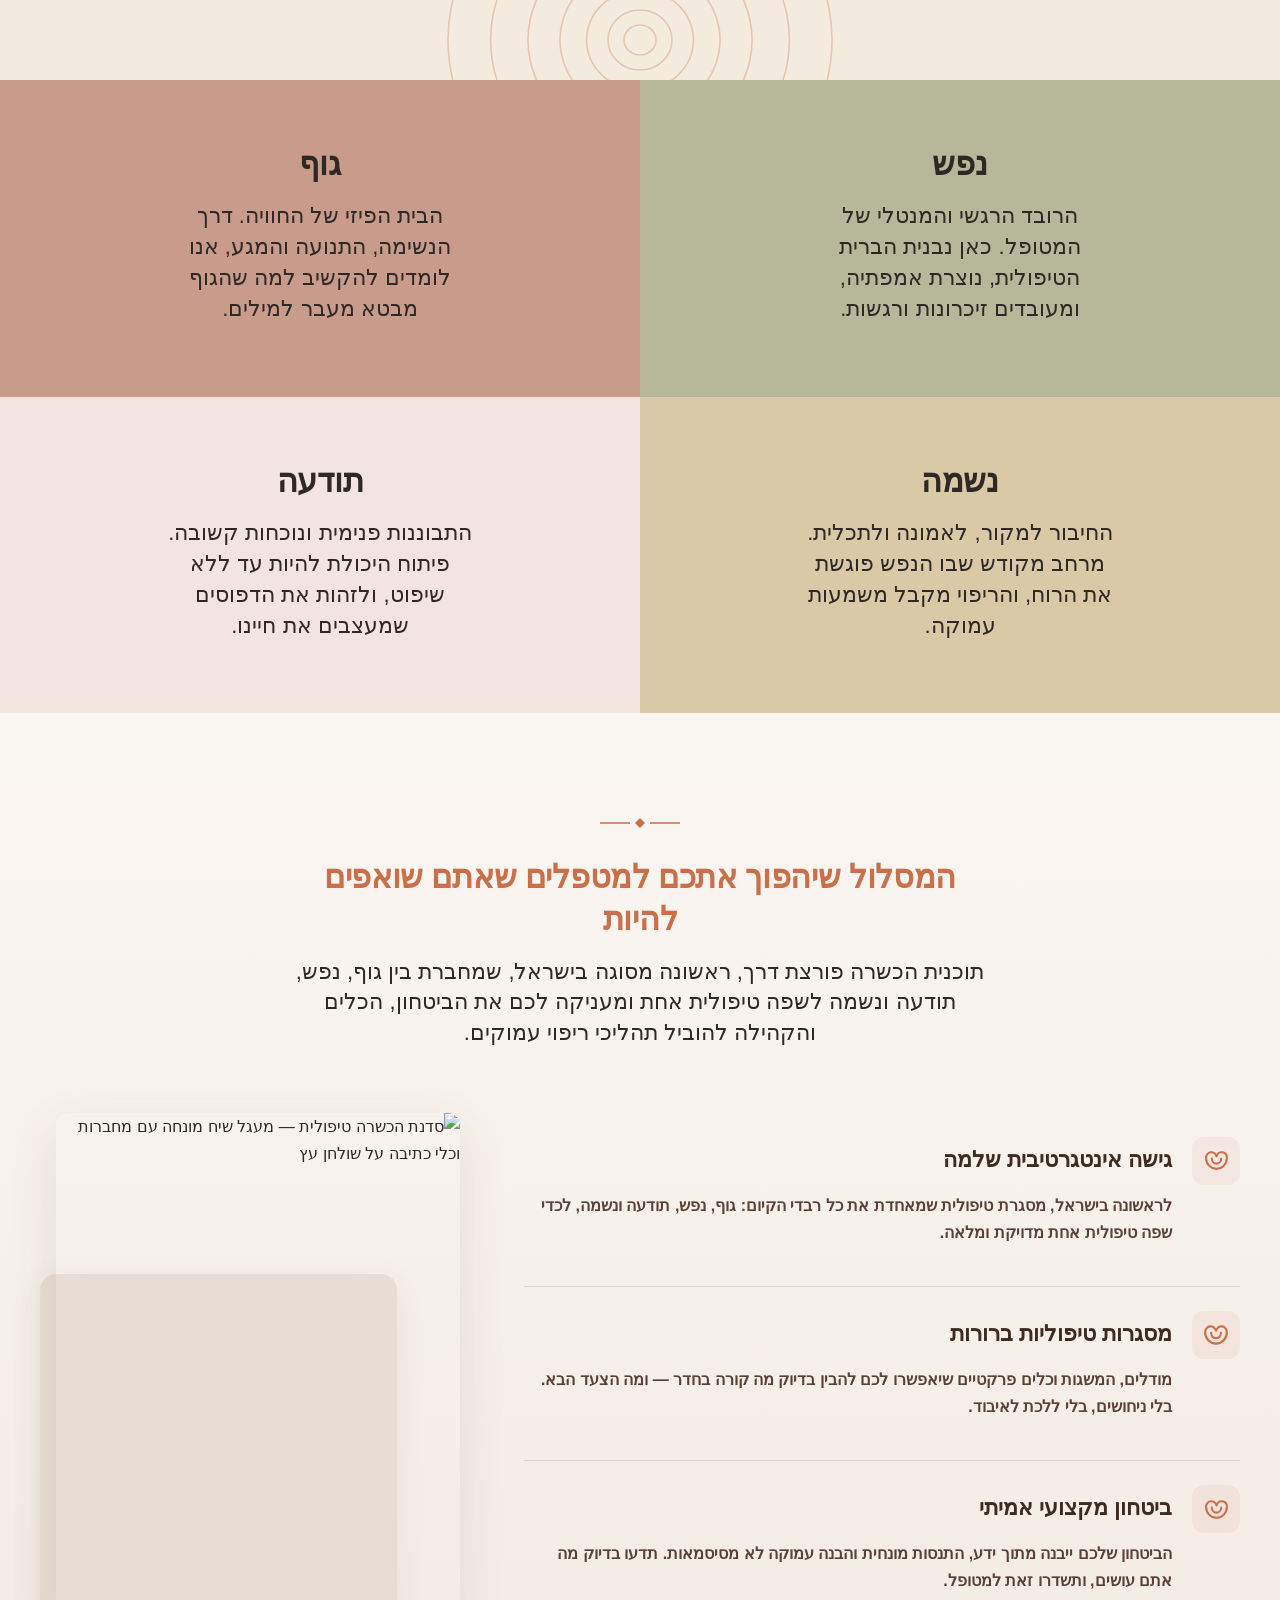
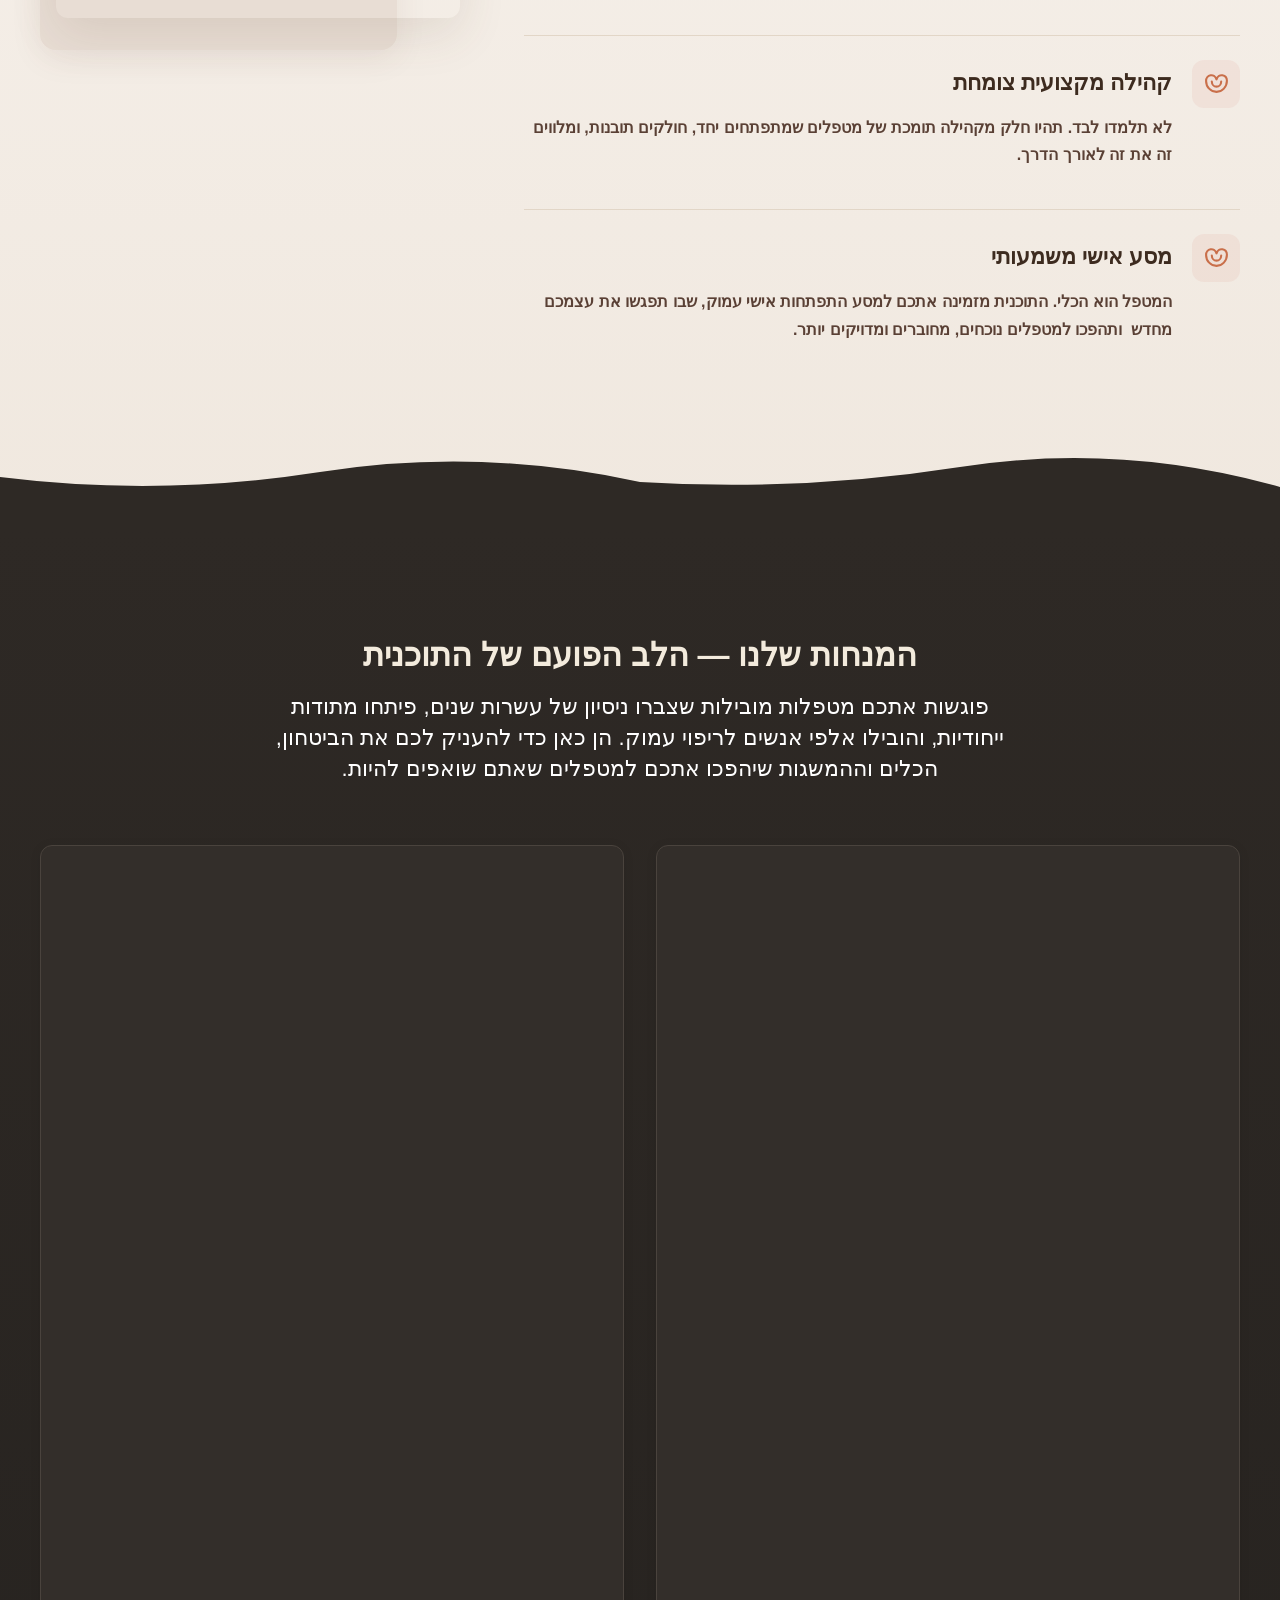
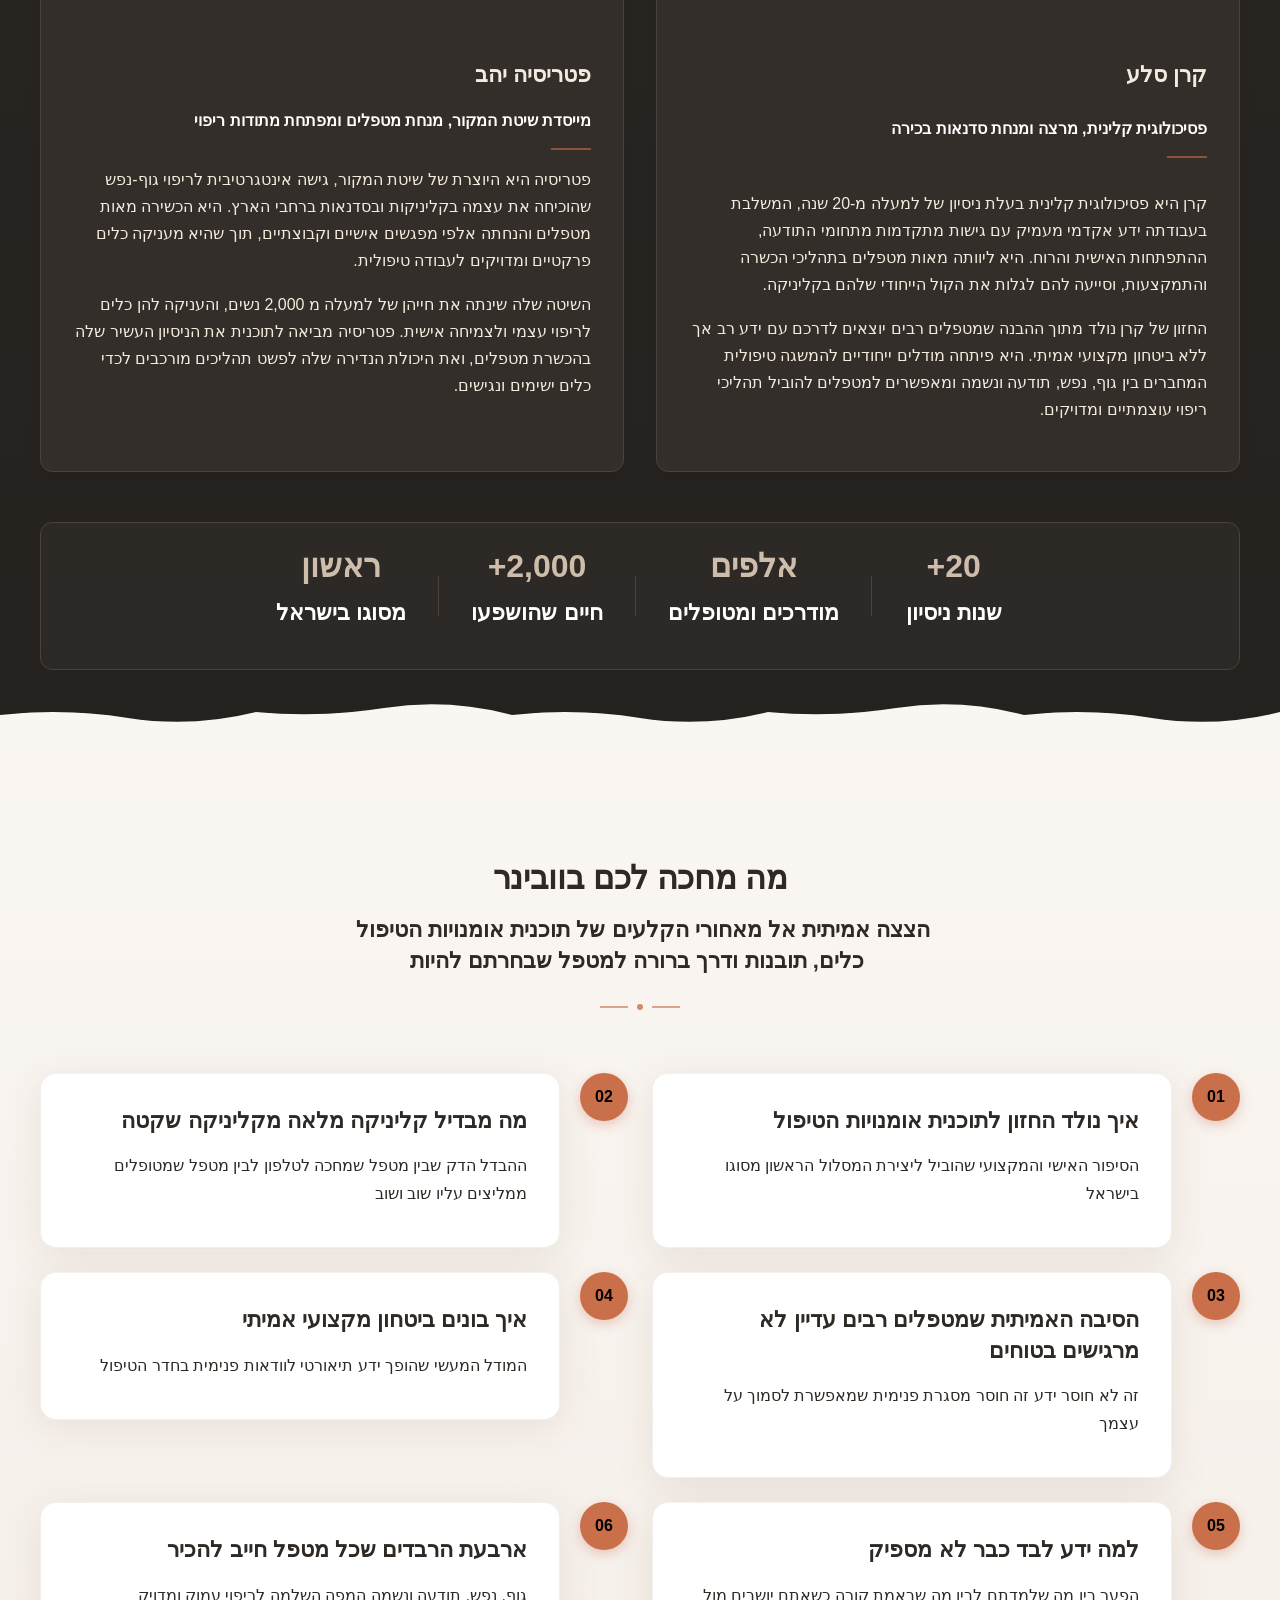
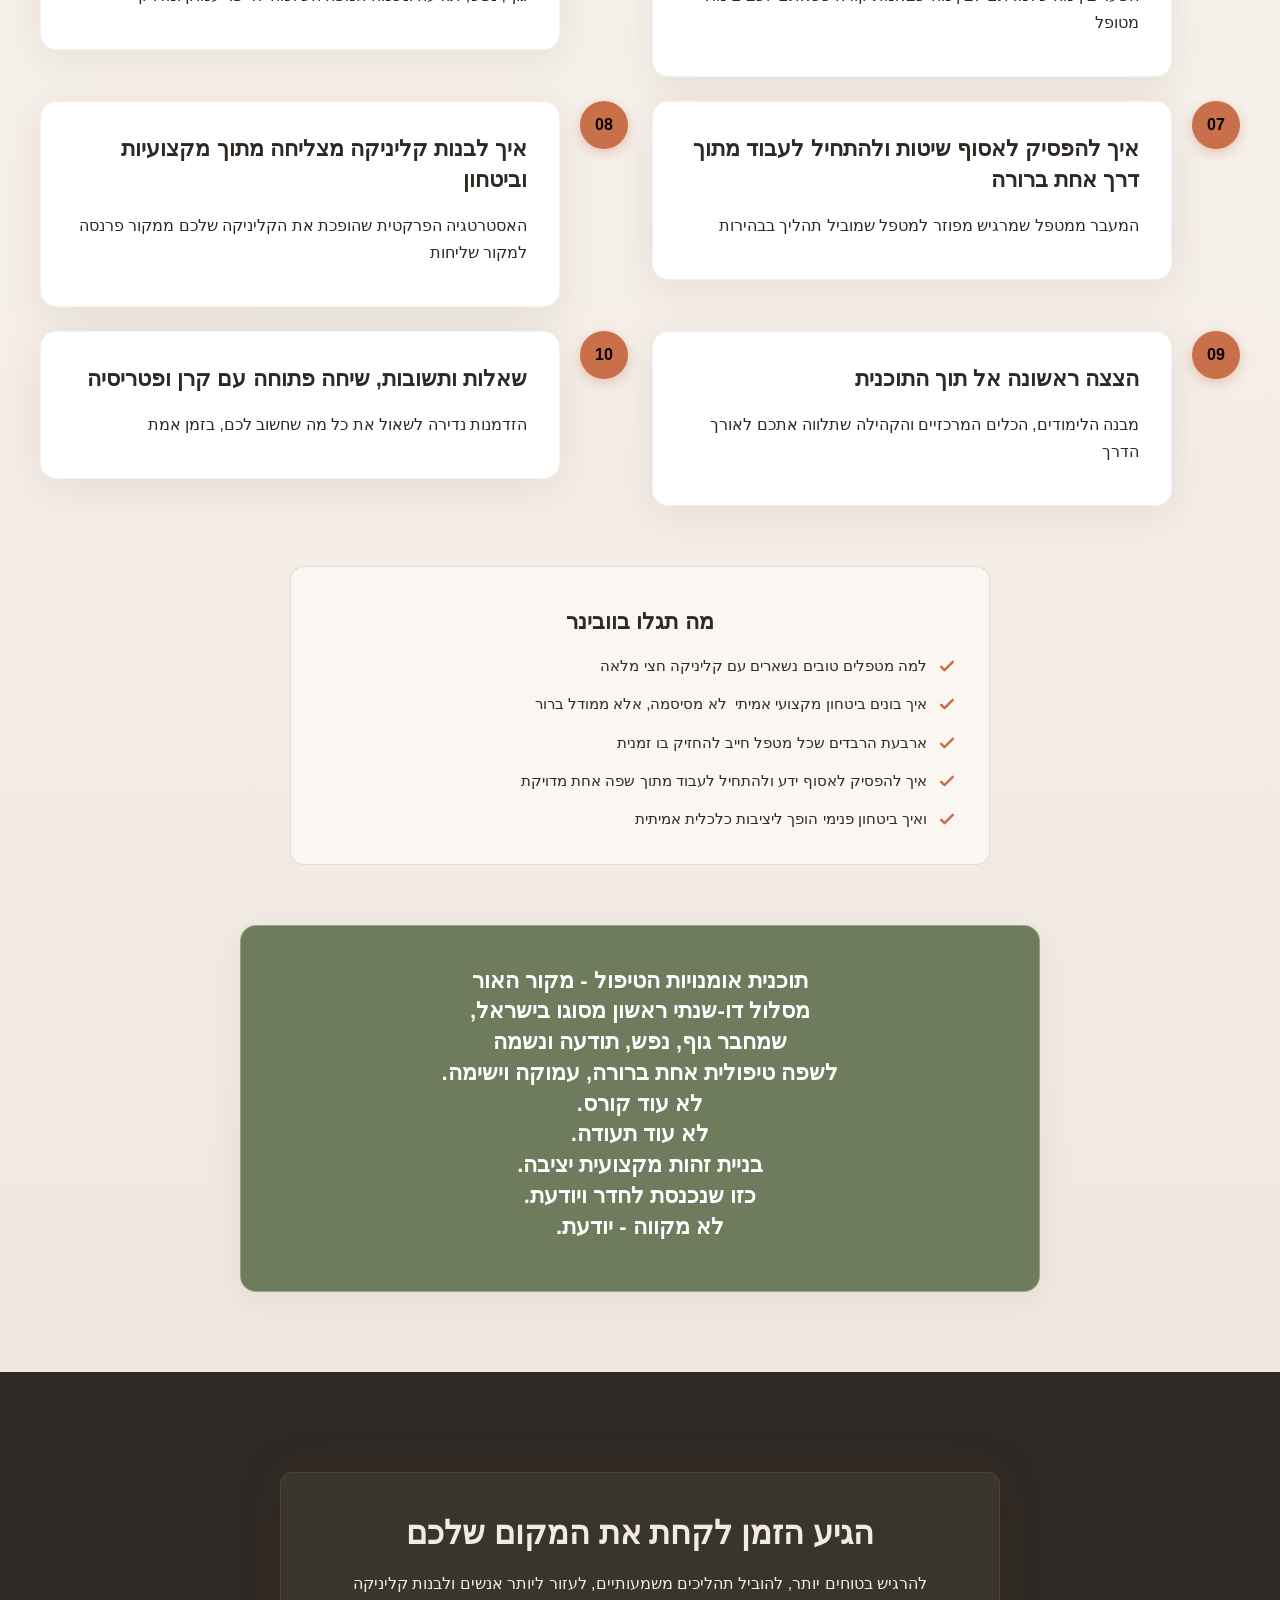
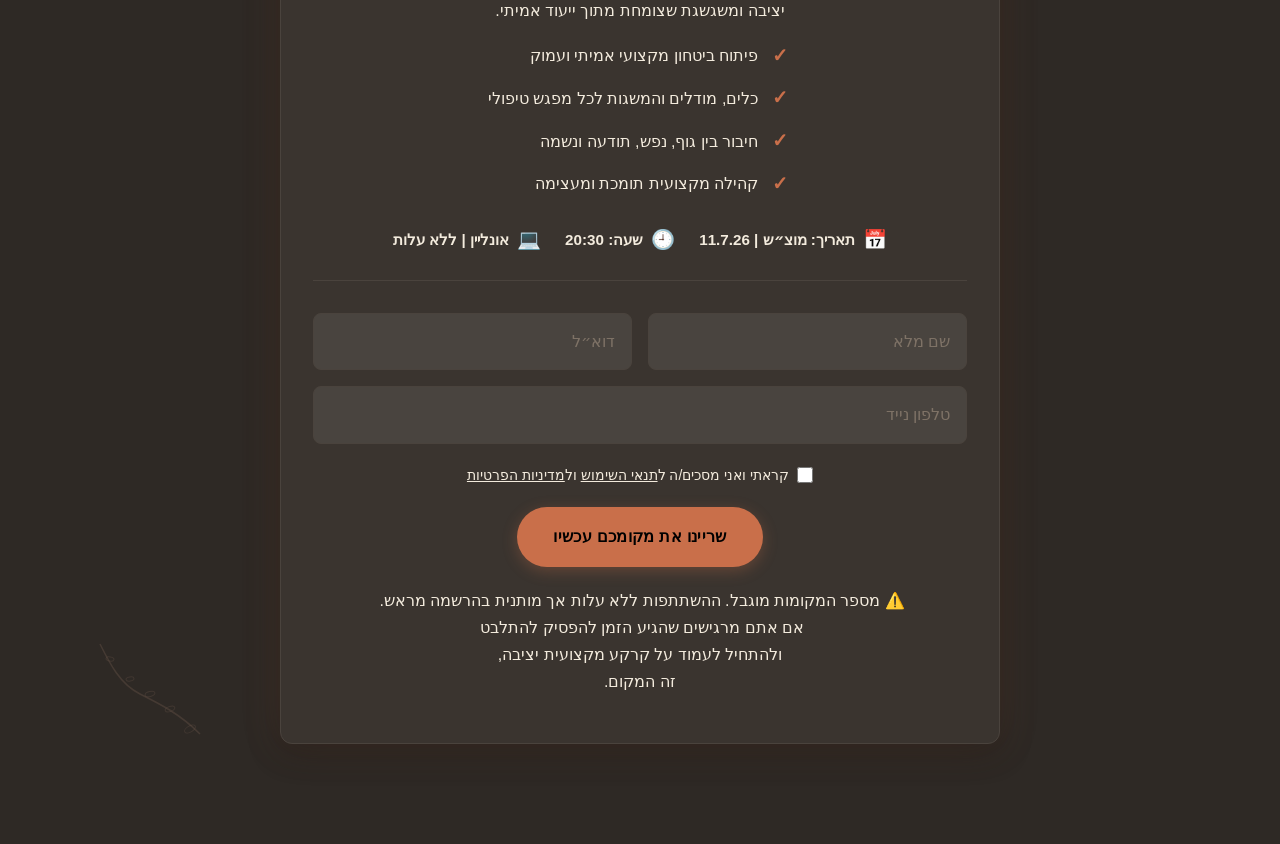
==== commit fc7d404a: "Background sync: Progressive GitHub Sync" ====
--- a/index.html
+++ b/index.html
@@ -228,7 +228,7 @@
     <meta name="twitter:card" content="summary_large_image">
     <meta name="twitter:title" content="גלו את המטפל הבטוח שבכם — התוכנית לאומנויות הטיפול">
     <meta name="twitter:description" content="וובינר חינמי למטפלים רגשיים שמוכנים לצמוח. בואו לגלות איך לפתח ביטחון מקצועי עמוק דרך הכשרה אינטגרטיבית גוף נפש נשמה. המקום שלכם למסע ריפוי מעצים מתחיל כאן!">
-    <script type="application/ld+json">{"@context":"https://schema.org","@graph":[{"@type":"Organization","@id":"https://webinar.kerensela.com#organization","name":"התוכנית לאומנויות הטיפול","url":"https://webinar.kerensela.com","description":"A pioneering Israeli training program called 'The Arts of Therapy' led by clinical psychologist Keren Sela and Patricia Yahav, founder of the Source Method. The program targets therapists who feel knowledgeable but lack professional confidence and a unified framework. It offers an integrative holistic approach connecting body, mind, consciousness, and soul, positioning itself as the first of its kind in Israel. The brand voice is warm, empowering, and deeply spiritual yet professional — combining psychological credibility with personal growth and healing energy. The webinar page serves as the top-of-funnel entry point to a paid certification program.","contactPoint":[{"@type":"ContactPoint","contactType":"customer service","email":"keren@kerensela.co.il","telephone":"0544911119"}]},{"@type":"WebSite","@id":"https://webinar.kerensela.com#website","url":"https://webinar.kerensela.com","name":"התוכנית לאומנויות הטיפול","publisher":{"@id":"https://webinar.kerensela.com#organization"}},{"@type":"ContactPage","@id":"https://webinar.kerensela.com#contactpage","url":"https://webinar.kerensela.com","name":"גלו את המטפל הבטוח שבכם — התוכנית לאומנויות הטיפול","mainEntity":{"@id":"https://webinar.kerensela.com#organization"},"potentialAction":{"@type":"CommunicateAction","target":{"@type":"EntryPoint","urlTemplate":"https://webinar.kerensela.com/api/email/contact-form","actionPlatform":["http/method=POST"],"contentType":"application/json"},"instrument":[{"@type":"PropertyValue","name":"fullName","propertyID":"text","valueRequired":true,"description":"שם מלא"},{"@type":"PropertyValue","name":"email","propertyID":"email","valueRequired":false,"description":"דוא״ל (אופציונלי)"},{"@type":"PropertyValue","name":"phone","propertyID":"tel","valueRequired":true,"description":"טלפון נייד"},{"@type":"PropertyValue","name":"privacy_consent","propertyID":"checkbox","valueRequired":true}]}}]}</script>
+    <script type="application/ld+json">{"@context":"https://schema.org","@graph":[{"@type":"Organization","@id":"https://webinar.kerensela.com#organization","name":"התוכנית לאומנויות הטיפול","url":"https://webinar.kerensela.com","description":"A pioneering Israeli training program called 'The Arts of Therapy' led by clinical psychologist Keren Sela and Patricia Yahav, founder of the Source Method. The program targets therapists who feel knowledgeable but lack professional confidence and a unified framework. It offers an integrative holistic approach connecting body, mind, consciousness, and soul, positioning itself as the first of its kind in Israel. The brand voice is warm, empowering, and deeply spiritual yet professional — combining psychological credibility with personal growth and healing energy. The webinar page serves as the top-of-funnel entry point to a paid certification program.","contactPoint":[{"@type":"ContactPoint","contactType":"customer service","email":"keren@kerensela.co.il","telephone":"0544911119"}]},{"@type":"WebSite","@id":"https://webinar.kerensela.com#website","url":"https://webinar.kerensela.com","name":"התוכנית לאומנויות הטיפול","publisher":{"@id":"https://webinar.kerensela.com#organization"}},{"@type":"ContactPage","@id":"https://webinar.kerensela.com#contactpage","url":"https://webinar.kerensela.com","name":"גלו את המטפל הבטוח שבכם — התוכנית לאומנויות הטיפול","mainEntity":{"@id":"https://webinar.kerensela.com#organization"},"potentialAction":{"@type":"CommunicateAction","target":{"@type":"EntryPoint","urlTemplate":"https://webinar.kerensela.com/api/email/contact-form","actionPlatform":["http/method=POST"],"contentType":"application/json"},"instrument":[{"@type":"PropertyValue","name":"fullName","propertyID":"text","valueRequired":true,"description":"שם מלא"},{"@type":"PropertyValue","name":"email","propertyID":"email","valueRequired":true,"description":"דוא״ל"},{"@type":"PropertyValue","name":"phone","propertyID":"tel","valueRequired":true,"description":"טלפון נייד"},{"@type":"PropertyValue","name":"privacy_consent","propertyID":"checkbox","valueRequired":true}]}}]}</script>
     <meta property="og:type" content="website">
   <meta property="og:locale" content="he_IL">
   
@@ -2149,7 +2149,7 @@
       <!-- Registration Form -->
       <form class="index-cta-section__form contact-form" novalidate=""><div class="index-cta-section__form-row">
           <input type="text" name="fullName" placeholder="שם מלא" class="index-cta-section__input" required="">
-          <input type="email" name="email" placeholder="דוא״ל (אופציונלי)" class="index-cta-section__input">
+          <input type="email" name="email" placeholder="דוא״ל" class="index-cta-section__input" required="">
         </div>
         <div class="index-cta-section__form-row">
           <input type="tel" name="phone" placeholder="טלפון נייד" class="index-cta-section__input" required="" style="direction: rtl; text-align: right">
